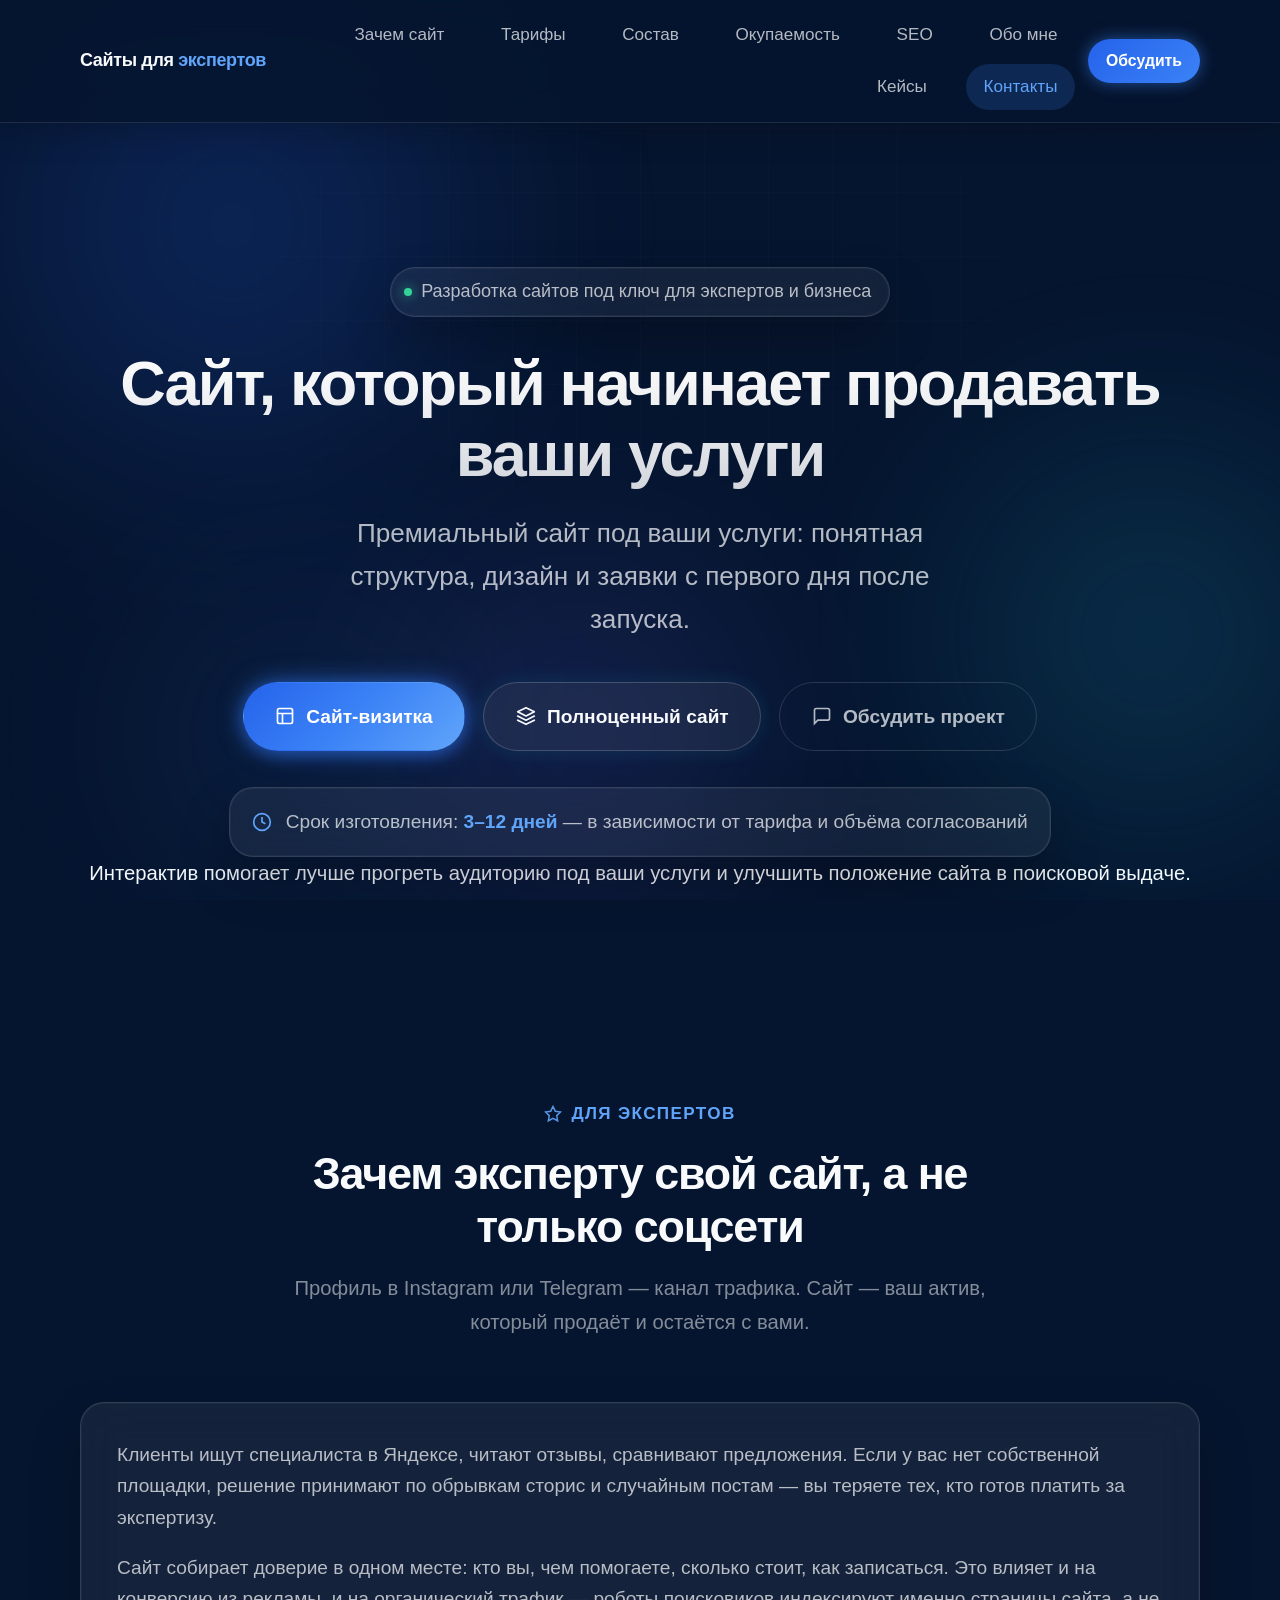
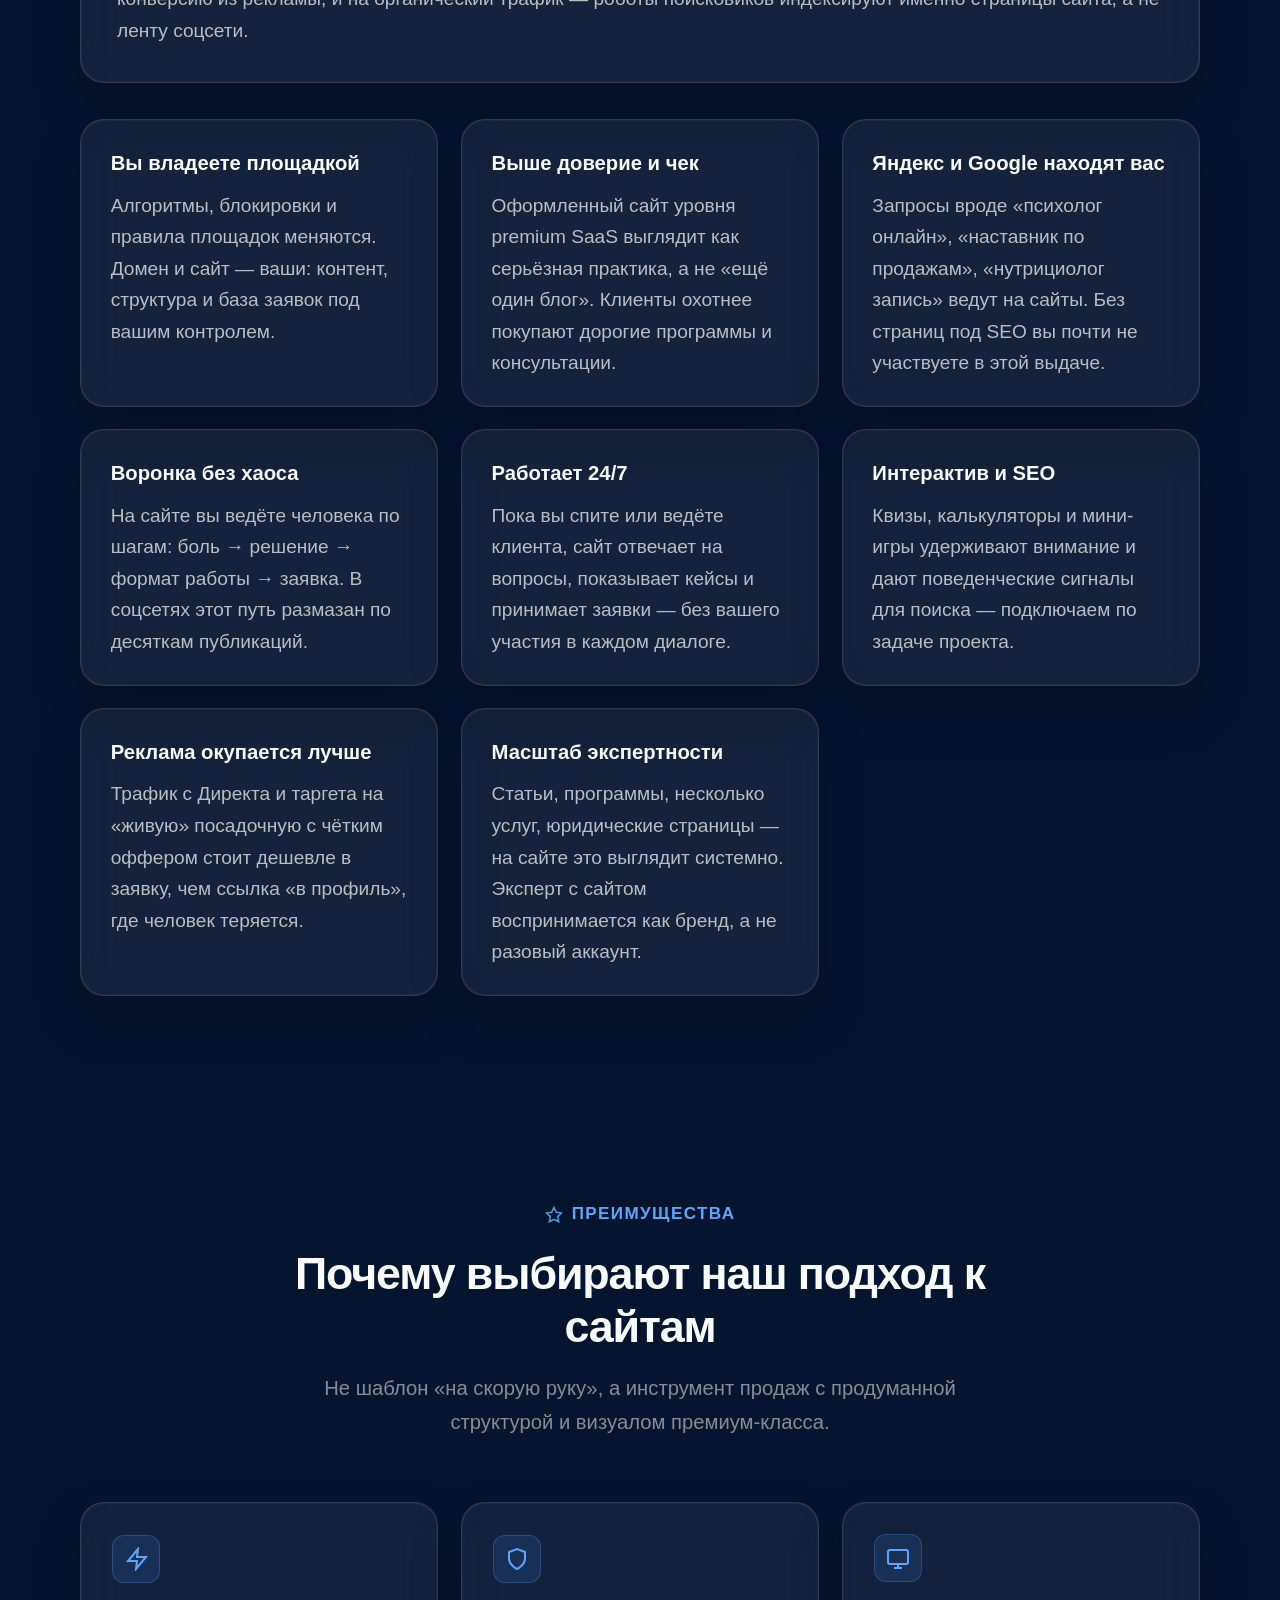
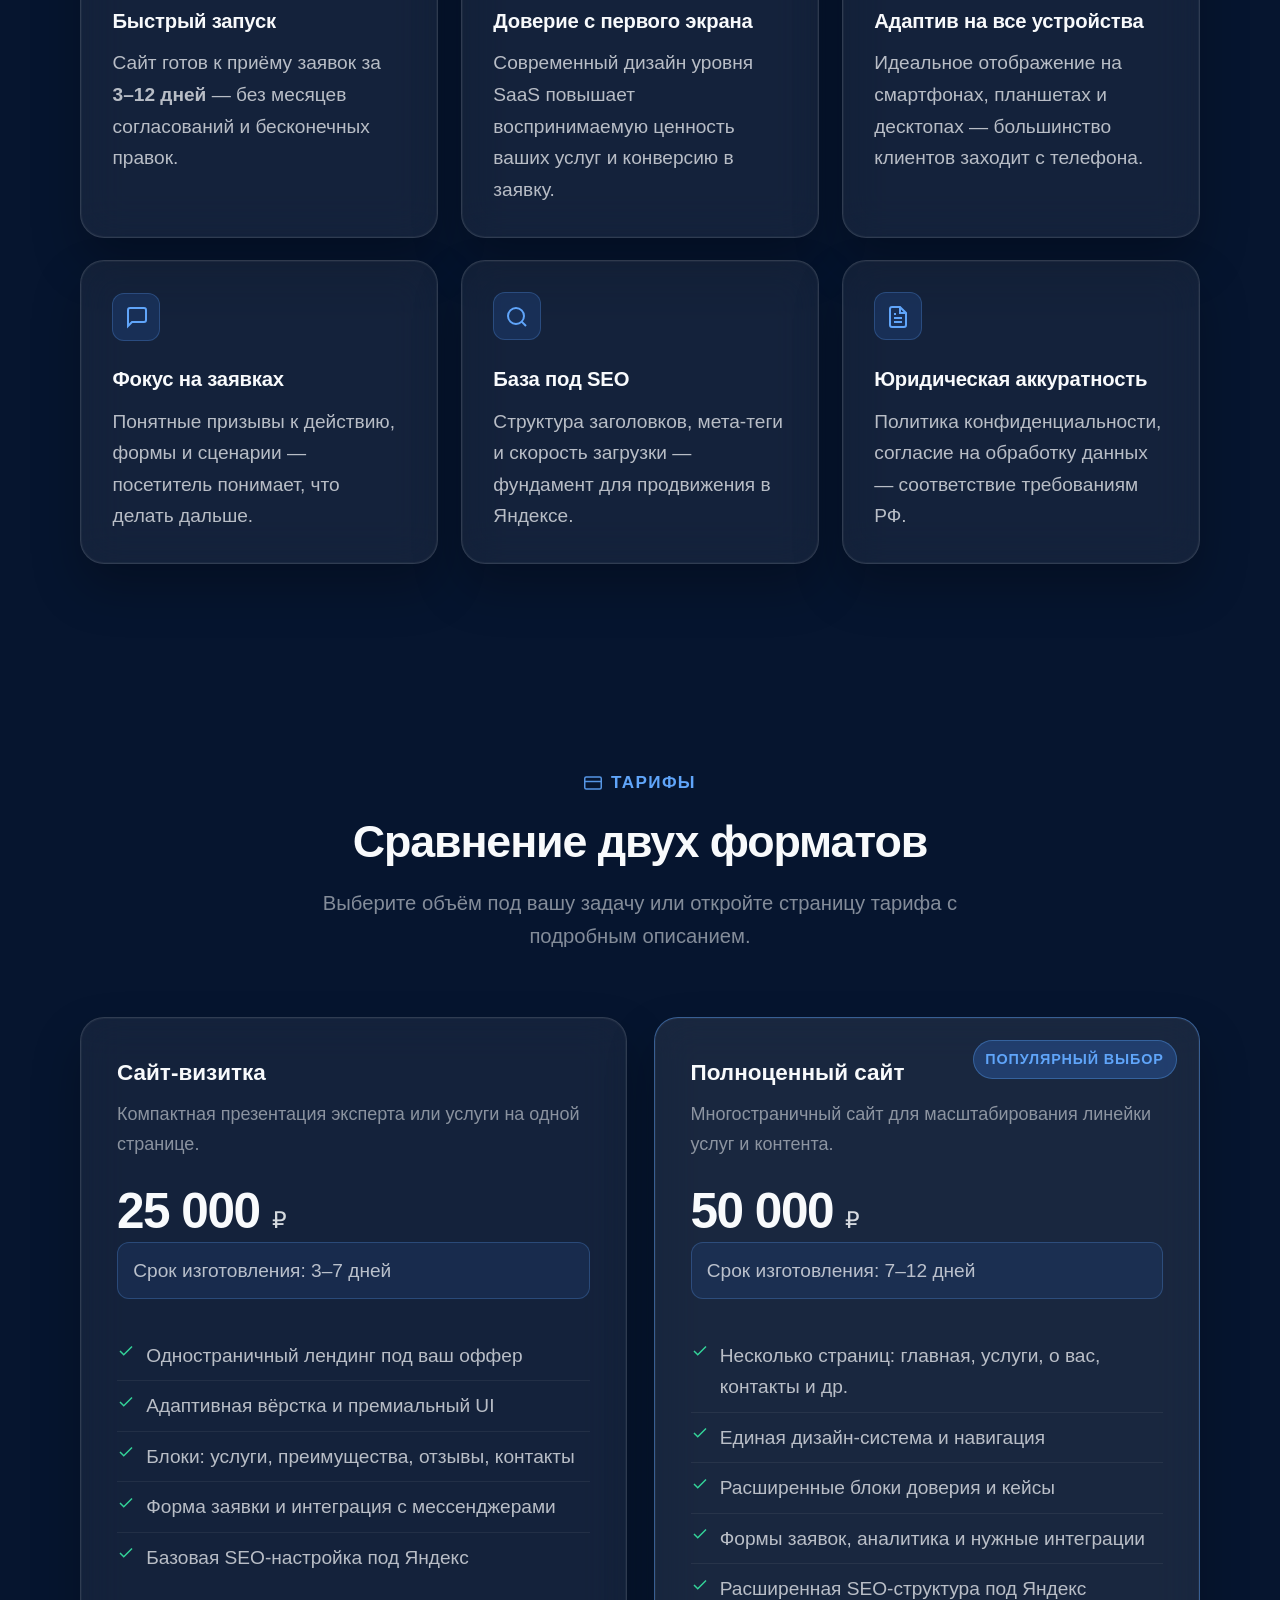
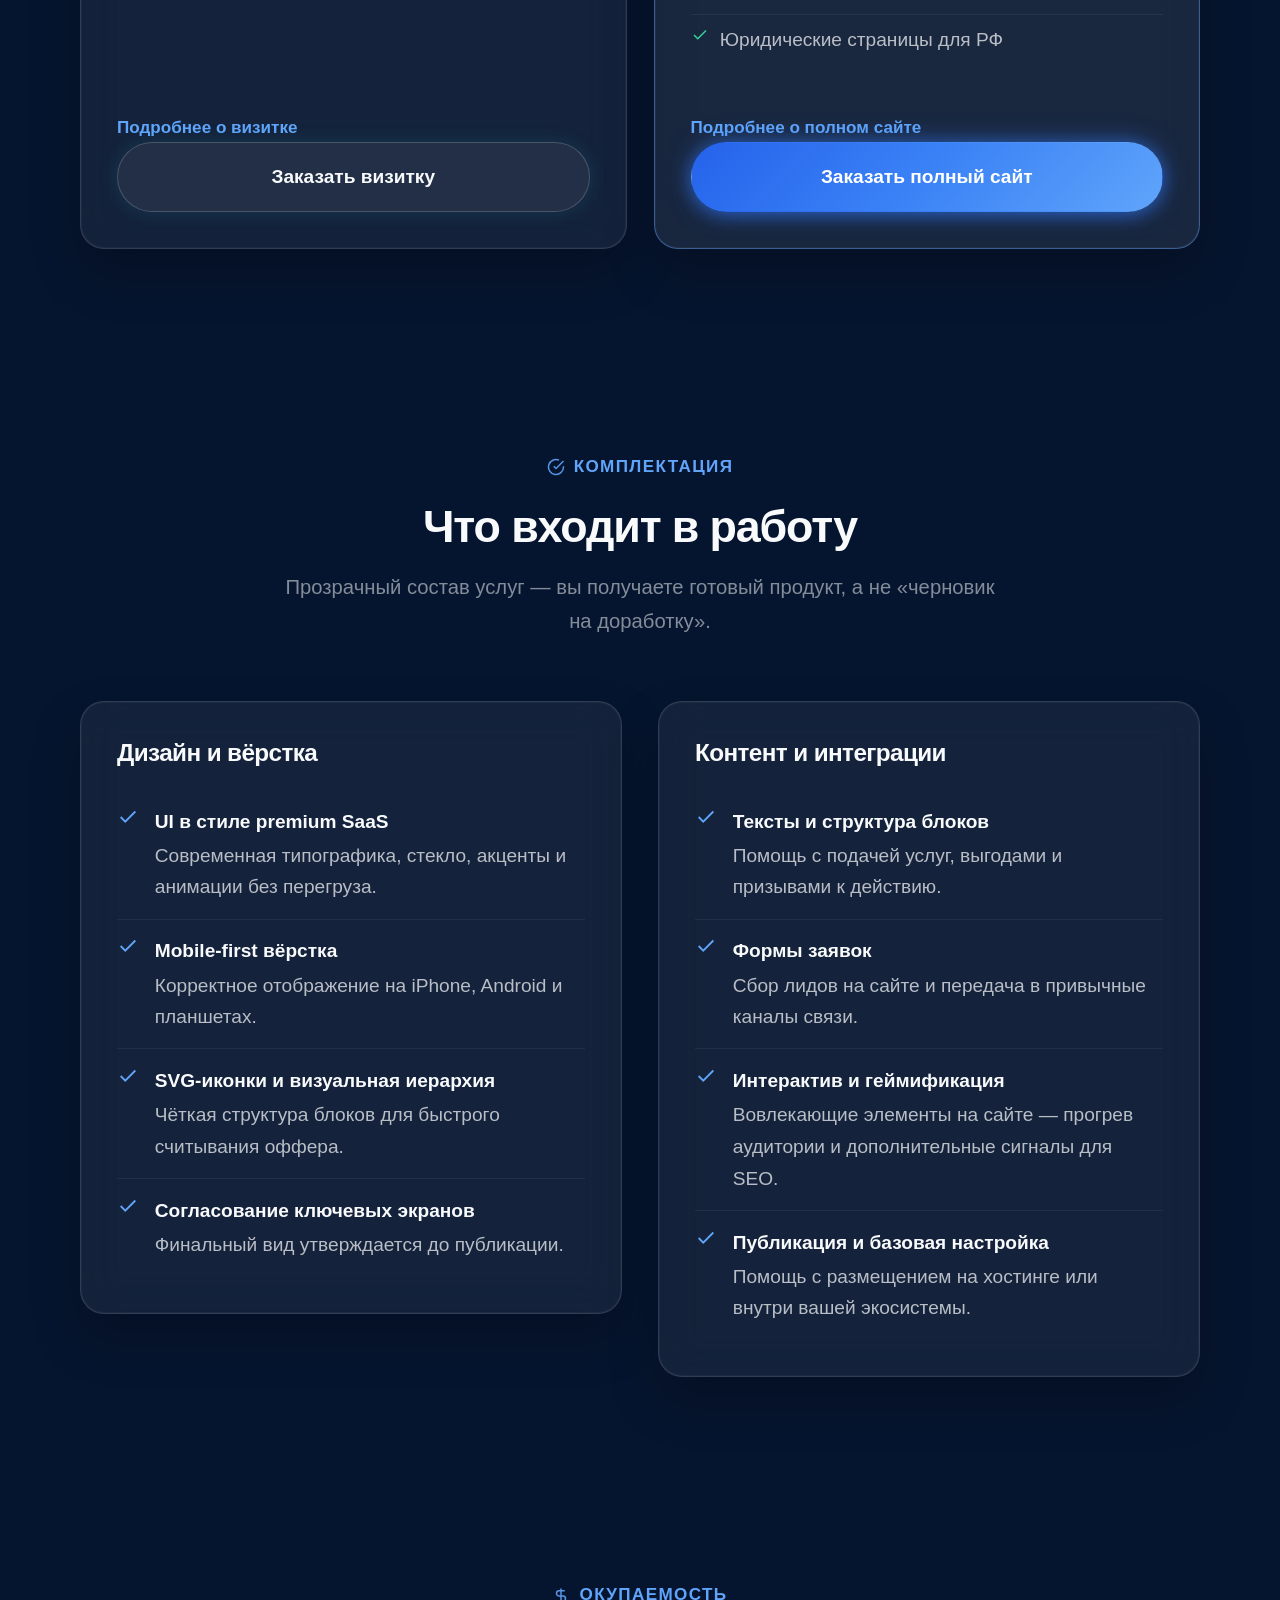
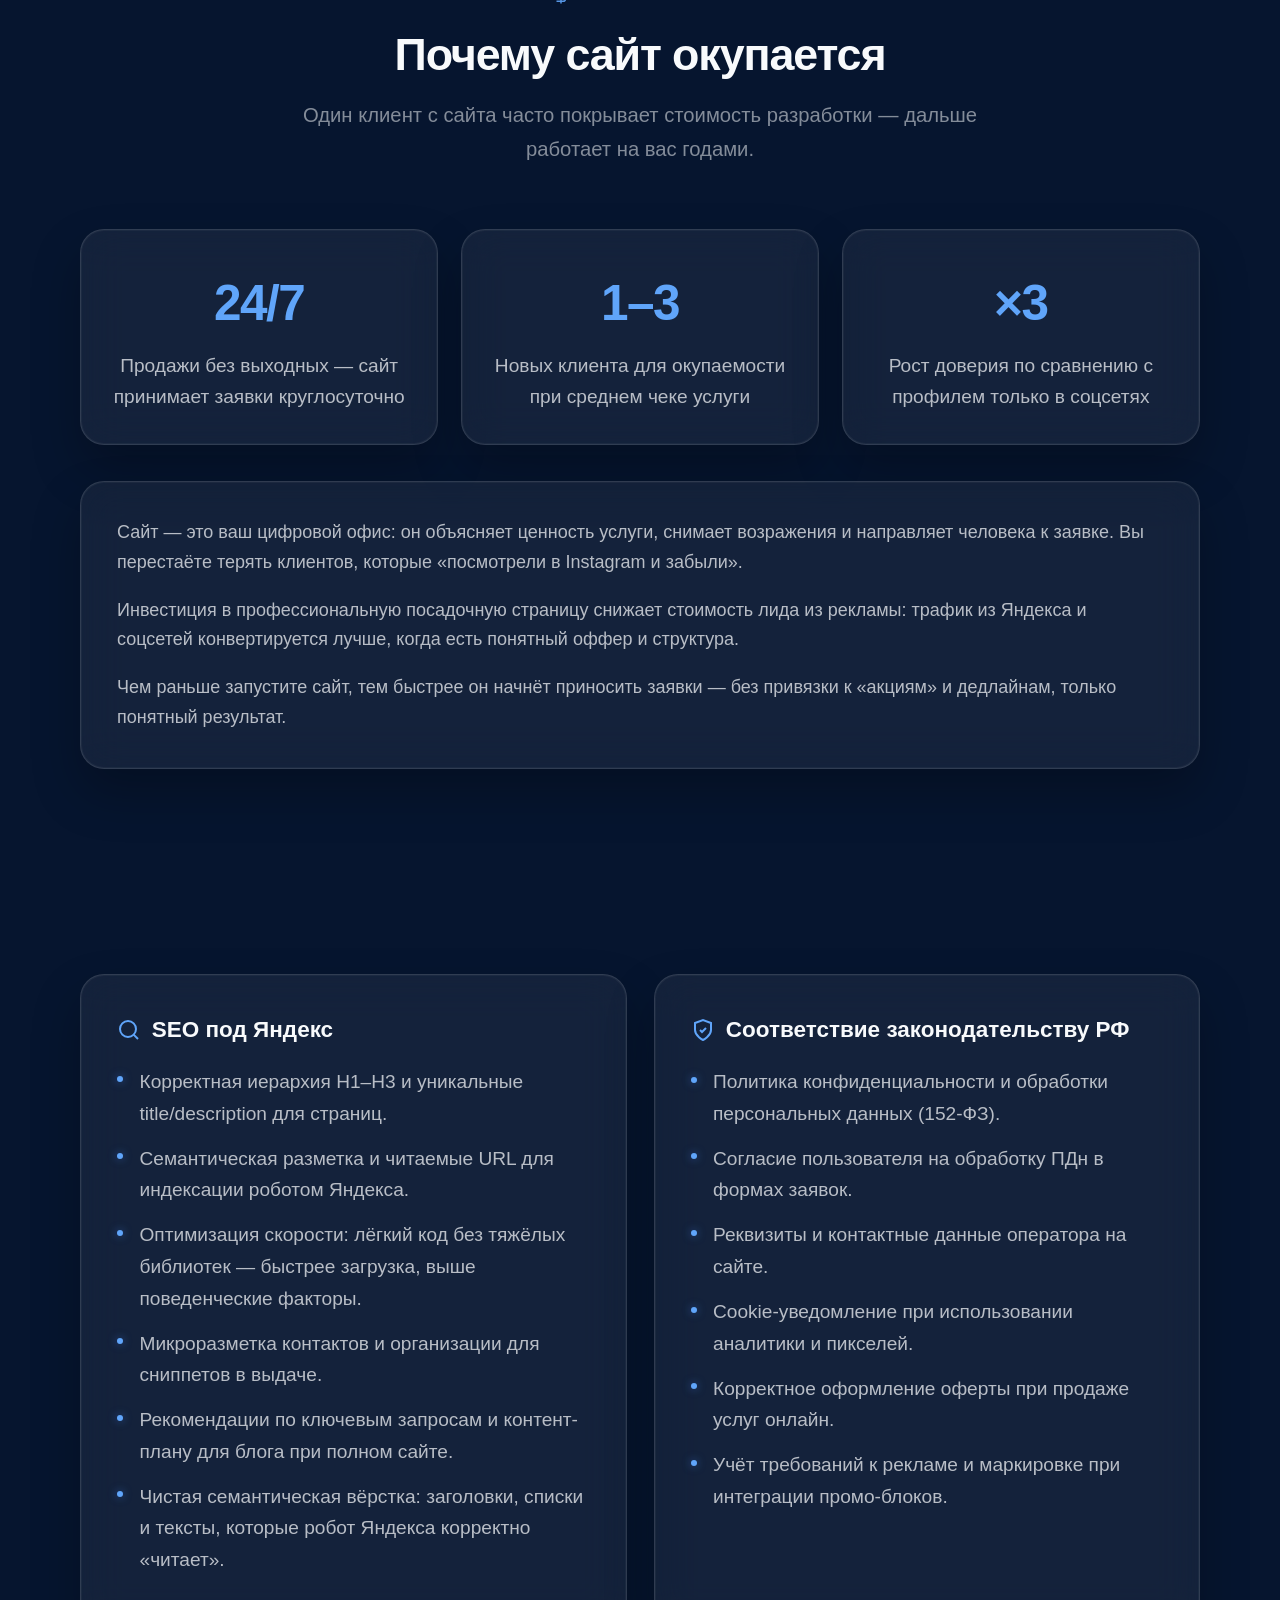
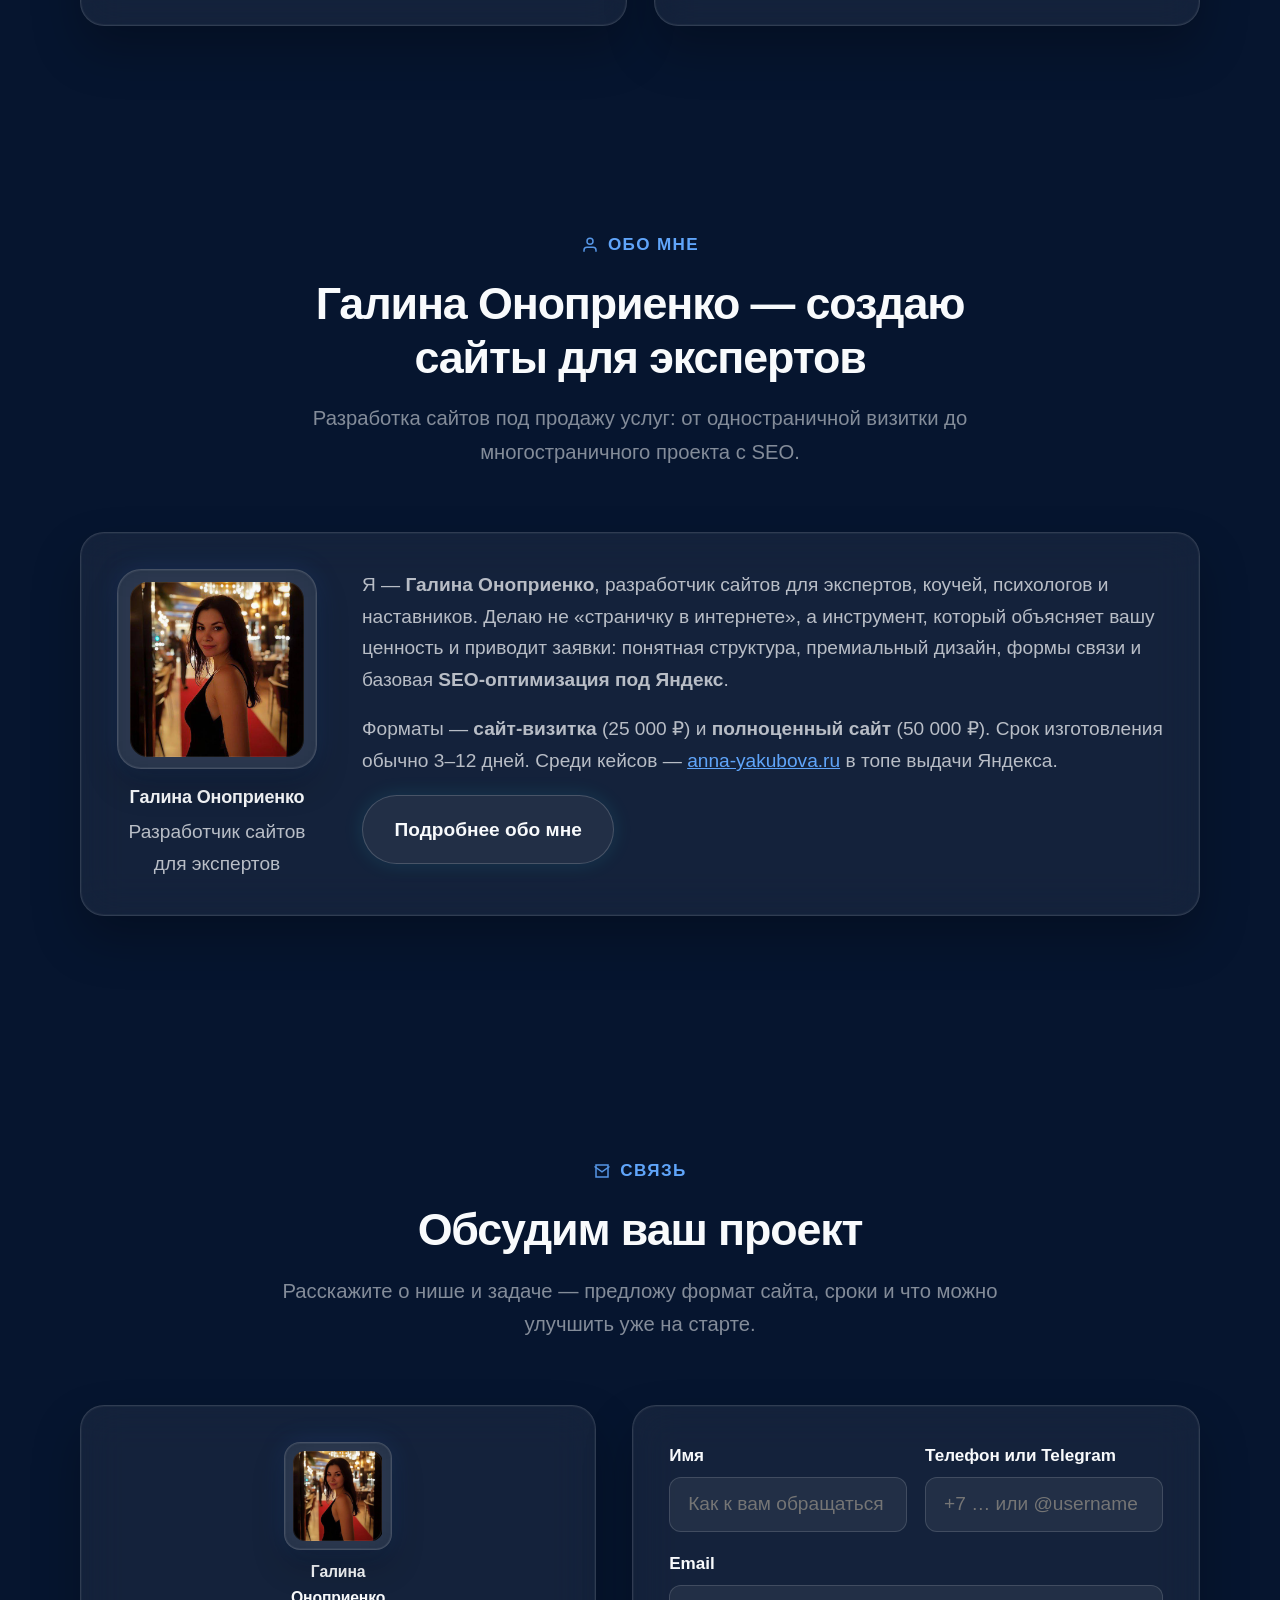
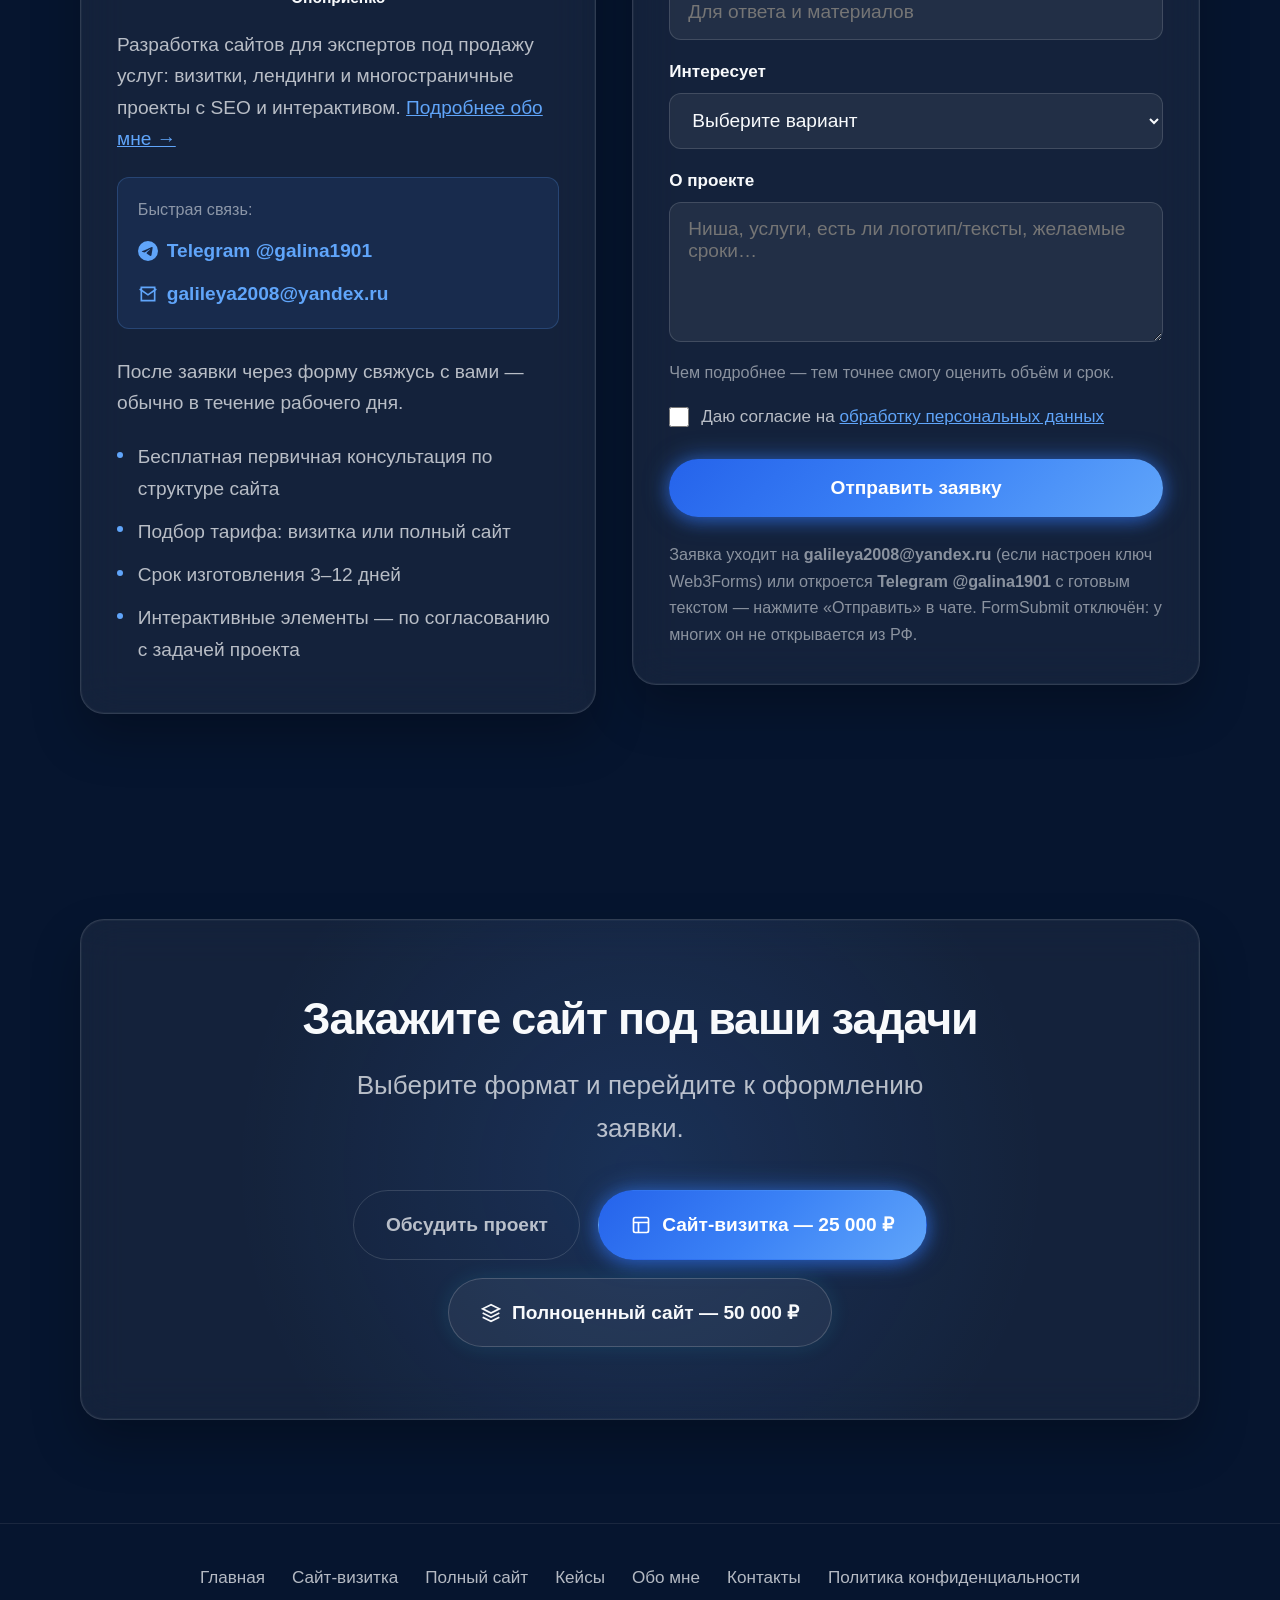
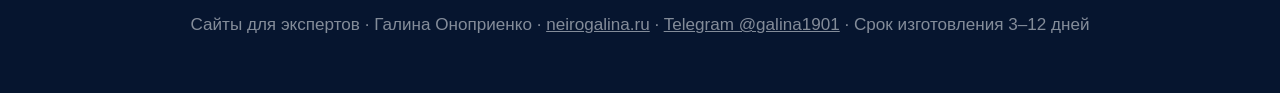
==== index.html @ cc69cdfa "Уменьшить фото автора, сохранить пропорции и стеклянную рамку Co-authored-by: Cursor <cursoragent@cu" ====
<!DOCTYPE html>
<html lang="ru">
<head>
  <meta charset="UTF-8">
  <meta name="viewport" content="width=device-width, initial-scale=1.0">
  <!-- SEO: основной домен https://expert-sites.ru/ -->
  <title>Галина Оноприенко — разработка сайта для эксперта под ключ | Сайты для экспертов</title>
  <meta name="description" content="Галина Оноприенко создаёт сайты для экспертов под продажу услуг: визитка и полный сайт, SEO под Яндекс, адаптив, 152-ФЗ. Срок 3–12 дней. От 25 000 и 50 000 ₽.">
  <meta name="keywords" content="Галина Оноприенко, разработка сайта, сайт для эксперта, создание сайта под ключ, сайт для продажи услуг, лендинг для услуг, Сайты для экспертов">
  <meta name="author" content="Галина Оноприенко">
  <meta name="robots" content="index, follow, max-image-preview:large, max-snippet:-1, max-video-preview:-1">
  <meta name="googlebot" content="index, follow">
  <meta name="yandex" content="index, follow">
  <meta name="format-detection" content="telephone=no">
  <meta name="theme-color" content="#06152F">
  <meta name="yandex-verification" content="2ab8f16e758e011a" />
  <link rel="canonical" href="https://expert-sites.ru/">
  <link rel="alternate" hreflang="ru" href="https://expert-sites.ru/">
  <link rel="sitemap" type="application/xml" title="Sitemap" href="https://expert-sites.ru/sitemap.xml">
  <link rel="icon" href="/favicon.ico" sizes="48x48">
  <link rel="icon" href="/favicon.svg" type="image/svg+xml">
  <link rel="shortcut icon" href="/favicon.ico">
  <link rel="apple-touch-icon" href="/apple-touch-icon.png">
  <meta property="og:type" content="website">
  <meta property="og:locale" content="ru_RU">
  <meta property="og:site_name" content="Сайты для экспертов — Галина Оноприенко">
  <meta property="og:title" content="Сайт, который начинает продавать ваши услуги">
  <meta property="og:description" content="Сайт-визитка от 25 000 ₽ и полноценный сайт от 50 000 ₽. Изготовление 3–12 дней. Адаптив, SEO под Яндекс.">
  <meta property="og:url" content="https://expert-sites.ru/">
  <meta property="og:image" content="https://expert-sites.ru/images/og-cover.svg">
  <meta property="og:image:width" content="1200">
  <meta property="og:image:height" content="630">
  <meta property="og:image:alt" content="Сайты для экспертов — Галина Оноприенко для экспертов">
  <meta name="twitter:card" content="summary_large_image">
  <meta name="twitter:title" content="Разработка сайта для эксперта — Сайты для экспертов">
  <meta name="twitter:description" content="Сайт-визитка и полный сайт под ключ. Срок изготовления 3–12 дней.">
  <meta name="twitter:image" content="https://expert-sites.ru/images/og-cover.svg">
  <script type="application/ld+json">
  {
    "@context": "https://schema.org",
    "@graph": [
      {
        "@type": "WebSite",
        "@id": "https://expert-sites.ru/#website",
        "url": "https://expert-sites.ru/",
        "name": "Сайты для экспертов — Галина Оноприенко",
        "description": "Сайт-визитка и полноценные сайты для экспертов и бизнеса под ключ.",
        "inLanguage": "ru-RU",
        "publisher": { "@id": "https://expert-sites.ru/#organization" }
      },
      {
        "@type": "WebPage",
        "@id": "https://expert-sites.ru/#webpage",
        "url": "https://expert-sites.ru/",
        "name": "Разработка сайта для эксперта под ключ — от 25 000 ₽",
        "description": "Лендинг услуг создания сайтов: визитка и полноценный сайт с SEO под Яндекс и соответствием законодательству РФ.",
        "isPartOf": { "@id": "https://expert-sites.ru/#website" },
        "about": { "@id": "https://expert-sites.ru/#service-catalog" },
        "inLanguage": "ru-RU"
      },
      {
        "@type": "Person",
        "@id": "https://expert-sites.ru/#organization",
        "name": "Галина Оноприенко",
        "url": "https://expert-sites.ru/o-mne/",
        "image": "https://expert-sites.ru/images/galina-onoprienko.png",
        "description": "Разработчик сайтов для экспертов: создаю сайты-визитки и многостраничные проекты под продажу услуг, с SEO под Яндекс.",
        "email": "galileya2008@yandex.ru",
        "sameAs": [
          "https://neirogalina.ru/",
          "https://expert-sites.ru/o-mne/",
          "https://t.me/galina1901"
        ],
        "jobTitle": "Разработчик сайтов для экспертов",
        "knowsAbout": [
          "разработка сайтов для экспертов",
          "создание лендингов",
          "SEO под Яндекс",
          "сайты для коучей и наставников"
        ],
        "address": {
          "@type": "PostalAddress",
          "addressCountry": "RU"
        },
        "areaServed": {
          "@type": "Country",
          "name": "Россия"
        }
      },
      {
        "@type": "ProfessionalService",
        "@id": "https://expert-sites.ru/#business",
        "name": "Сайты для экспертов — разработка сайтов Сайты для экспертов",
        "url": "https://expert-sites.ru/",
        "image": "https://expert-sites.ru/images/og-cover.svg",
        "email": "galileya2008@yandex.ru",
        "address": {
          "@type": "PostalAddress",
          "addressCountry": "RU"
        },
        "areaServed": {
          "@type": "Country",
          "name": "Россия"
        },
        "provider": { "@id": "https://expert-sites.ru/#organization" }
      },
      {
        "@type": "ItemList",
        "@id": "https://expert-sites.ru/#service-catalog",
        "name": "Тарифы на разработку сайта",
        "itemListElement": [
          {
            "@type": "ListItem",
            "position": 1,
            "item": {
              "@type": "Service",
              "name": "Сайт-визитка",
              "description": "Одностраничный сайт для эксперта или услуги с адаптивной вёрсткой и базовым SEO.",
              "provider": { "@id": "https://expert-sites.ru/#organization" },
              "areaServed": "RU",
              "offers": {
                "@type": "Offer",
                "url": "https://neirogalina.ru/visitka",
                "price": "25000",
                "priceCurrency": "RUB",
                "availability": "https://schema.org/InStock"
              }
            }
          },
          {
            "@type": "ListItem",
            "position": 2,
            "item": {
              "@type": "Service",
              "name": "Полноценный сайт",
              "description": "Многостраничный сайт с навигацией, расширенным SEO и юридическими страницами.",
              "provider": { "@id": "https://expert-sites.ru/#organization" },
              "areaServed": "RU",
              "offers": {
                "@type": "Offer",
                "url": "https://neirogalina.ru/siteone",
                "price": "50000",
                "priceCurrency": "RUB",
                "availability": "https://schema.org/InStock"
              }
            }
          }
        ]
      }
    ]
  }
  </script>
  <style>
    :root {
      --bg-deep: #06152F;
      --bg-mid: #0a2247;
      --accent: #3b82f6;
      --accent-bright: #60a5fa;
      --accent-glow: rgba(59, 130, 246, 0.55);
      --cyan: #22d3ee;
      --cyan-glow: rgba(34, 211, 238, 0.35);
      --text-primary: #f8fafc;
      --text-secondary: rgba(248, 250, 252, 0.72);
      --text-muted: rgba(248, 250, 252, 0.52);
      --glass-bg: rgba(255, 255, 255, 0.06);
      --glass-border: rgba(255, 255, 255, 0.12);
      --glass-highlight: rgba(255, 255, 255, 0.08);
      --radius-lg: 24px;
      --radius-md: 16px;
      --radius-sm: 12px;
      --font: -apple-system, BlinkMacSystemFont, "Segoe UI", Roboto, "Helvetica Neue", Arial, sans-serif;
      --ease-out: cubic-bezier(0.22, 1, 0.36, 1);
      --section-pad: clamp(4rem, 8vw, 7rem);
    }

    *, *::before, *::after {
      box-sizing: border-box;
      margin: 0;
      padding: 0;
    }

    html {
      scroll-behavior: smooth;
      font-size: 18px;
    }

    body {
      font-family: var(--font);
      font-size: 1.125rem;
      background: var(--bg-deep);
      color: var(--text-primary);
      line-height: 1.65;
      overflow-x: hidden;
      -webkit-font-smoothing: antialiased;
    }

    .ng-page {
      position: relative;
      min-height: 100vh;
      isolation: isolate;
      font-size: 1.125rem;
    }

    .ng-skip {
      position: absolute;
      left: -9999px;
      top: auto;
      width: 1px;
      height: 1px;
      overflow: hidden;
      z-index: 100;
      padding: 0.75rem 1.25rem;
      background: #fff;
      color: #06152F;
      font-weight: 600;
      text-decoration: none;
      border-radius: 8px;
    }

    .ng-skip:focus {
      left: 1rem;
      top: 1rem;
      width: auto;
      height: auto;
    }

    /* Animated wave layers */
    .ng-waves {
      position: fixed;
      inset: 0;
      z-index: 0;
      pointer-events: none;
      overflow: hidden;
    }

    .ng-wave {
      position: absolute;
      border-radius: 50%;
      filter: blur(80px);
      opacity: 0.45;
      animation: ng-wave-drift 18s var(--ease-out) infinite alternate;
    }

    .ng-wave--1 {
      width: min(90vw, 720px);
      height: min(90vw, 720px);
      background: radial-gradient(circle, rgba(37, 99, 235, 0.55) 0%, transparent 70%);
      top: -15%;
      left: -10%;
      animation-duration: 22s;
    }

    .ng-wave--2 {
      width: min(85vw, 640px);
      height: min(85vw, 640px);
      background: radial-gradient(circle, rgba(34, 211, 238, 0.35) 0%, transparent 68%);
      top: 35%;
      right: -15%;
      animation-duration: 26s;
      animation-delay: -4s;
    }

    .ng-wave--3 {
      width: min(70vw, 520px);
      height: min(70vw, 520px);
      background: radial-gradient(circle, rgba(99, 102, 241, 0.4) 0%, transparent 72%);
      bottom: -10%;
      left: 25%;
      animation-duration: 20s;
      animation-delay: -8s;
    }

    .ng-wave--4 {
      width: min(60vw, 480px);
      height: min(60vw, 480px);
      background: radial-gradient(circle, rgba(59, 130, 246, 0.25) 0%, transparent 75%);
      top: 55%;
      left: 5%;
      animation-duration: 24s;
      animation-delay: -2s;
    }

    @keyframes ng-wave-drift {
      0% { transform: translate(0, 0) scale(1); }
      33% { transform: translate(4%, 3%) scale(1.05); }
      66% { transform: translate(-3%, 5%) scale(0.98); }
      100% { transform: translate(2%, -2%) scale(1.03); }
    }

    .ng-grid-overlay {
      position: fixed;
      inset: 0;
      z-index: 0;
      pointer-events: none;
      background-image:
        linear-gradient(rgba(255, 255, 255, 0.03) 1px, transparent 1px),
        linear-gradient(90deg, rgba(255, 255, 255, 0.03) 1px, transparent 1px);
      background-size: 64px 64px;
      mask-image: radial-gradient(ellipse 80% 60% at 50% 30%, black 20%, transparent 70%);
      opacity: 0.5;
    }

    .ng-container {
      position: relative;
      z-index: 1;
      width: min(1120px, 100% - 2rem);
      margin-inline: auto;
    }

    .ng-section {
      padding-block: var(--section-pad);
    }

    .ng-section-header {
      text-align: center;
      max-width: 720px;
      margin-inline: auto;
      margin-bottom: clamp(2.5rem, 5vw, 3.5rem);
    }

    .ng-eyebrow {
      display: inline-flex;
      align-items: center;
      gap: 0.5rem;
      font-size: 0.95rem;
      font-weight: 600;
      letter-spacing: 0.08em;
      text-transform: uppercase;
      color: var(--accent-bright);
      margin-bottom: 1rem;
    }

    .ng-eyebrow svg {
      width: 18px;
      height: 18px;
      opacity: 0.9;
    }

    .ng-h1 {
      font-size: clamp(2.125rem, 5vw, 3.5rem);
      font-weight: 700;
      letter-spacing: -0.03em;
      line-height: 1.12;
      margin-bottom: 1.25rem;
      background: linear-gradient(180deg, #ffffff 0%, rgba(248, 250, 252, 0.85) 100%);
      -webkit-background-clip: text;
      background-clip: text;
      -webkit-text-fill-color: transparent;
    }

    .ng-h2 {
      font-size: clamp(1.75rem, 3.5vw, 2.5rem);
      font-weight: 700;
      letter-spacing: -0.025em;
      line-height: 1.2;
      margin-bottom: 1rem;
    }

    .ng-lead {
      font-size: clamp(1.2rem, 2.2vw, 1.45rem);
      color: var(--text-secondary);
      max-width: 640px;
      margin-inline: auto;
    }

    .ng-sub {
      font-size: 1.125rem;
      color: var(--text-muted);
      margin-top: 0.75rem;
    }

    /* Glass card */
    .ng-glass {
      background: var(--glass-bg);
      border: 1px solid var(--glass-border);
      border-radius: var(--radius-lg);
      backdrop-filter: blur(20px);
      -webkit-backdrop-filter: blur(20px);
      box-shadow:
        0 0 0 1px rgba(255, 255, 255, 0.04) inset,
        0 24px 48px rgba(0, 0, 0, 0.25);
    }

    /* Buttons */
    .ng-btn-row {
      display: flex;
      flex-wrap: wrap;
      gap: 1rem;
      justify-content: center;
      margin-top: 2.25rem;
    }

    .ng-btn {
      display: inline-flex;
      align-items: center;
      justify-content: center;
      gap: 0.625rem;
      padding: 1rem 1.75rem;
      font-size: 1.0625rem;
      font-weight: 600;
      text-decoration: none;
      border-radius: 999px;
      border: 1px solid transparent;
      cursor: pointer;
      transition: transform 0.35s var(--ease-out), box-shadow 0.35s var(--ease-out), border-color 0.35s;
      position: relative;
      overflow: hidden;
    }

    .ng-btn svg {
      width: 20px;
      height: 20px;
      flex-shrink: 0;
    }

    .ng-btn--primary {
      color: #fff;
      background: linear-gradient(135deg, #2563eb 0%, #3b82f6 50%, #60a5fa 100%);
      box-shadow:
        0 0 24px var(--accent-glow),
        0 4px 16px rgba(37, 99, 235, 0.4);
    }

    .ng-btn--primary::before {
      content: "";
      position: absolute;
      inset: 0;
      background: linear-gradient(105deg, transparent 40%, rgba(255, 255, 255, 0.25) 50%, transparent 60%);
      transform: translateX(-100%);
      transition: transform 0.6s var(--ease-out);
    }

    .ng-btn--primary:hover {
      transform: translateY(-2px);
      box-shadow:
        0 0 36px var(--accent-glow),
        0 8px 28px rgba(37, 99, 235, 0.5);
    }

    .ng-btn--primary:hover::before {
      transform: translateX(100%);
    }

    .ng-btn--secondary {
      color: var(--text-primary);
      background: rgba(255, 255, 255, 0.06);
      border-color: rgba(255, 255, 255, 0.18);
      box-shadow: 0 0 20px rgba(34, 211, 238, 0.12);
    }

    .ng-btn--secondary:hover {
      transform: translateY(-2px);
      border-color: rgba(34, 211, 238, 0.45);
      box-shadow: 0 0 32px var(--cyan-glow);
    }

    .ng-btn--ghost {
      color: var(--text-secondary);
      background: transparent;
      border-color: rgba(255, 255, 255, 0.14);
    }

    .ng-btn--ghost:hover {
      transform: translateY(-2px);
      color: var(--text-primary);
      border-color: rgba(255, 255, 255, 0.28);
      background: rgba(255, 255, 255, 0.05);
    }

    .ng-btn--block {
      width: 100%;
    }

    /* Hero */
    .ng-hero {
      padding-top: clamp(5rem, 12vw, 8rem);
      padding-bottom: clamp(4rem, 10vw, 6rem);
      text-align: center;
    }

    .ng-hero-badge {
      display: inline-flex;
      align-items: center;
      gap: 0.5rem;
      padding: 0.5rem 1rem 0.5rem 0.75rem;
      margin-bottom: 1.75rem;
      border-radius: 999px;
      font-size: 1rem;
      color: var(--text-secondary);
      animation: ng-fade-up 0.8s var(--ease-out) both;
    }

    .ng-pulse-dot {
      width: 8px;
      height: 8px;
      border-radius: 50%;
      background: #34d399;
      box-shadow: 0 0 12px rgba(52, 211, 153, 0.8);
      animation: ng-pulse 2s ease-in-out infinite;
    }

    @keyframes ng-pulse {
      0%, 100% { opacity: 1; transform: scale(1); }
      50% { opacity: 0.7; transform: scale(1.15); }
    }

    @keyframes ng-fade-up {
      from { opacity: 0; transform: translateY(20px); }
      to { opacity: 1; transform: translateY(0); }
    }

    .ng-hero .ng-h1 {
      animation: ng-fade-up 0.8s var(--ease-out) 0.1s both;
    }

    .ng-hero .ng-lead {
      animation: ng-fade-up 0.8s var(--ease-out) 0.2s both;
    }

    .ng-hero .ng-btn-row {
      animation: ng-fade-up 0.8s var(--ease-out) 0.35s both;
    }

    .ng-deadline {
      margin-top: 2rem;
      padding: 1rem 1.25rem;
      display: inline-flex;
      flex-wrap: wrap;
      align-items: center;
      justify-content: center;
      gap: 0.75rem;
      font-size: 1.0625rem;
      color: var(--text-secondary);
      animation: ng-fade-up 0.8s var(--ease-out) 0.45s both;
    }

    .ng-deadline strong {
      color: var(--accent-bright);
      font-weight: 600;
    }

    .ng-gift-promo {
      margin-top: 1.25rem;
      padding: 1.25rem 1.5rem;
      text-align: left;
      max-width: 720px;
      margin-inline: auto;
      border-color: rgba(52, 211, 153, 0.35);
      background: rgba(52, 211, 153, 0.08);
    }

    .ng-gift-promo-head {
      display: flex;
      align-items: flex-start;
      gap: 0.875rem;
      margin-bottom: 0.65rem;
    }

    .ng-gift-promo-head svg {
      width: 28px;
      height: 28px;
      flex-shrink: 0;
      color: #34d399;
      margin-top: 0.15rem;
    }

    .ng-gift-promo-title {
      font-size: 1.125rem;
      font-weight: 600;
      color: var(--text-primary);
      line-height: 1.35;
    }

    .ng-gift-promo-title strong {
      color: #6ee7b7;
    }

    .ng-gift-promo p {
      font-size: 1.0625rem;
      color: var(--text-secondary);
      line-height: 1.55;
      padding-left: 2.625rem;
    }

    @media (max-width: 520px) {
      .ng-gift-promo p {
        padding-left: 0;
      }
    }

    .ng-price-term {
      font-size: 1.0625rem;
      color: var(--text-secondary);
      margin-bottom: 1.75rem;
      padding: 0.65rem 0.85rem;
      border-radius: var(--radius-sm);
      background: rgba(59, 130, 246, 0.1);
      border: 1px solid rgba(96, 165, 250, 0.25);
    }

    /* Benefits grid */
    .ng-benefits-grid {
      display: grid;
      grid-template-columns: repeat(auto-fit, minmax(280px, 1fr));
      gap: 1.25rem;
    }

    .ng-benefit-card {
      padding: 1.75rem;
      transition: transform 0.4s var(--ease-out), border-color 0.4s;
    }

    .ng-benefit-card:hover {
      transform: translateY(-4px);
      border-color: rgba(96, 165, 250, 0.35);
    }

    .ng-icon-wrap {
      width: 48px;
      height: 48px;
      display: flex;
      align-items: center;
      justify-content: center;
      border-radius: var(--radius-sm);
      background: rgba(59, 130, 246, 0.15);
      border: 1px solid rgba(96, 165, 250, 0.25);
      margin-bottom: 1.25rem;
      color: var(--accent-bright);
    }

    .ng-icon-wrap svg {
      width: 24px;
      height: 24px;
    }

    .ng-benefit-card h3 {
      font-size: 1.125rem;
      font-weight: 600;
      margin-bottom: 0.5rem;
      letter-spacing: -0.01em;
    }

    .ng-benefit-card p {
      font-size: 1.0625rem;
      color: var(--text-secondary);
    }

    /* Pricing */
    .ng-pricing-grid {
      display: grid;
      grid-template-columns: repeat(auto-fit, minmax(min(100%, 320px), 1fr));
      gap: 1.5rem;
      align-items: stretch;
    }

    .ng-price-card {
      padding: 2rem;
      display: flex;
      flex-direction: column;
      position: relative;
      transition: transform 0.4s var(--ease-out);
    }

    .ng-price-card:hover {
      transform: translateY(-6px);
    }

    .ng-price-card--featured {
      border-color: rgba(96, 165, 250, 0.45);
      background: rgba(255, 255, 255, 0.08);
    }

    .ng-price-card--featured::after {
      content: "Популярный выбор";
      position: absolute;
      top: 1.25rem;
      right: 1.25rem;
      font-size: 0.8rem;
      font-weight: 700;
      letter-spacing: 0.06em;
      text-transform: uppercase;
      padding: 0.35rem 0.65rem;
      border-radius: 999px;
      background: rgba(59, 130, 246, 0.25);
      color: var(--accent-bright);
      border: 1px solid rgba(96, 165, 250, 0.35);
    }

    .ng-price-name {
      font-size: 1.25rem;
      font-weight: 600;
      margin-bottom: 0.5rem;
    }

    .ng-price-desc {
      font-size: 1rem;
      color: var(--text-muted);
      margin-bottom: 1.5rem;
      min-height: 2.5em;
    }

    .ng-price-amount {
      font-size: clamp(2.25rem, 4vw, 2.75rem);
      font-weight: 700;
      letter-spacing: -0.03em;
      line-height: 1;
      margin-bottom: 0.35rem;
    }

    .ng-price-amount span {
      font-size: 1.25rem;
      font-weight: 500;
      opacity: 0.85;
    }

    .ng-price-old {
      font-size: 1.0625rem;
      color: var(--text-muted);
      margin-bottom: 1.75rem;
      padding: 0.65rem 0.85rem;
      border-radius: var(--radius-sm);
      background: rgba(251, 191, 36, 0.08);
      border: 1px solid rgba(251, 191, 36, 0.2);
    }

    .ng-price-old s {
      color: rgba(248, 250, 252, 0.45);
    }

    .ng-price-features {
      list-style: none;
      flex: 1;
      margin-bottom: 1.75rem;
    }

    .ng-price-features li {
      display: flex;
      align-items: flex-start;
      gap: 0.625rem;
      font-size: 1.0625rem;
      color: var(--text-secondary);
      padding: 0.5rem 0;
      border-bottom: 1px solid rgba(255, 255, 255, 0.06);
    }

    .ng-price-features li:last-child {
      border-bottom: none;
    }

    .ng-price-features svg {
      width: 18px;
      height: 18px;
      color: #34d399;
      flex-shrink: 0;
      margin-top: 0.15rem;
    }

    /* Included */
    .ng-included-layout {
      display: grid;
      grid-template-columns: 1fr 1fr;
      gap: 2rem;
      align-items: start;
    }

    @media (max-width: 768px) {
      .ng-included-layout {
        grid-template-columns: 1fr;
      }
    }

    .ng-included-panel {
      padding: 2rem;
    }

    .ng-check-list {
      list-style: none;
    }

    .ng-check-list li {
      display: flex;
      gap: 0.875rem;
      padding: 0.875rem 0;
      border-bottom: 1px solid rgba(255, 255, 255, 0.06);
      font-size: 1.0625rem;
      color: var(--text-secondary);
    }

    .ng-check-list li:last-child {
      border-bottom: none;
    }

    .ng-check-list .ng-check-icon {
      width: 22px;
      height: 22px;
      flex-shrink: 0;
      color: var(--accent-bright);
    }

    .ng-check-list strong {
      display: block;
      color: var(--text-primary);
      font-weight: 600;
      margin-bottom: 0.15rem;
    }

    /* ROI */
    .ng-roi-grid {
      display: grid;
      grid-template-columns: repeat(3, 1fr);
      gap: 1.25rem;
    }

    @media (max-width: 900px) {
      .ng-roi-grid {
        grid-template-columns: 1fr;
      }
    }

    .ng-stat-card {
      padding: 1.75rem;
      text-align: center;
    }

    .ng-stat-value {
      font-size: clamp(2rem, 4vw, 2.75rem);
      font-weight: 700;
      letter-spacing: -0.03em;
      color: var(--accent-bright);
      margin-bottom: 0.35rem;
    }

    .ng-stat-label {
      font-size: 1.0625rem;
      color: var(--text-secondary);
    }

    .ng-roi-copy {
      margin-top: 2rem;
      padding: 2rem;
    }

    .ng-roi-copy p {
      color: var(--text-secondary);
      font-size: 1rem;
      margin-bottom: 1rem;
    }

    .ng-roi-copy p:last-child {
      margin-bottom: 0;
    }

    /* SEO & Legal */
    .ng-two-col {
      display: grid;
      grid-template-columns: 1fr 1fr;
      gap: 1.5rem;
    }

    @media (max-width: 768px) {
      .ng-two-col {
        grid-template-columns: 1fr;
      }
    }

    .ng-info-card {
      padding: 2rem;
      height: 100%;
    }

    .ng-info-card h3 {
      font-size: 1.25rem;
      font-weight: 600;
      margin-bottom: 1rem;
      display: flex;
      align-items: center;
      gap: 0.625rem;
    }

    .ng-info-card h3 svg {
      width: 24px;
      height: 24px;
      color: var(--accent-bright);
    }

    .ng-info-card ul {
      list-style: none;
    }

    .ng-info-card li {
      position: relative;
      padding-left: 1.25rem;
      margin-bottom: 0.75rem;
      font-size: 1.0625rem;
      color: var(--text-secondary);
    }

    .ng-info-card li::before {
      content: "";
      position: absolute;
      left: 0;
      top: 0.55em;
      width: 6px;
      height: 6px;
      border-radius: 50%;
      background: var(--accent-bright);
      box-shadow: 0 0 8px var(--accent-glow);
    }

    /* CTA */
    .ng-cta {
      text-align: center;
    }

    .ng-cta-box {
      padding: clamp(2.5rem, 6vw, 4rem);
      position: relative;
      overflow: hidden;
    }

    .ng-cta-box::before {
      content: "";
      position: absolute;
      top: 50%;
      left: 50%;
      width: 120%;
      height: 120%;
      transform: translate(-50%, -50%);
      background: radial-gradient(circle, rgba(59, 130, 246, 0.15) 0%, transparent 55%);
      pointer-events: none;
    }

    .ng-cta-box .ng-h2 {
      position: relative;
    }

    .ng-cta-box .ng-lead {
      position: relative;
      margin-inline: auto;
    }

    .ng-cta-box .ng-btn-row {
      position: relative;
    }

    .ng-footer-note {
      text-align: center;
      padding: 2rem 1rem 3rem;
      font-size: 0.95rem;
      color: var(--text-muted);
    }

    /* Why experts need a site */
    .ng-expert-intro {
      padding: 2rem;
      margin-bottom: 2rem;
    }

    .ng-expert-intro p {
      color: var(--text-secondary);
      font-size: 1.0625rem;
      margin-bottom: 1rem;
    }

    .ng-expert-intro p:last-child {
      margin-bottom: 0;
    }

    .ng-expert-grid {
      display: grid;
      grid-template-columns: repeat(auto-fit, minmax(280px, 1fr));
      gap: 1.25rem;
    }

    .ng-expert-card {
      padding: 1.5rem 1.65rem;
    }

    .ng-expert-card h3 {
      font-size: 1.125rem;
      font-weight: 600;
      margin-bottom: 0.5rem;
    }

    .ng-expert-card p {
      font-size: 1.0625rem;
      color: var(--text-secondary);
    }

    /* Contact form */
    .ng-contact-layout {
      display: grid;
      grid-template-columns: 1fr 1.1fr;
      gap: 2rem;
      align-items: start;
    }

    @media (max-width: 900px) {
      .ng-contact-layout {
        grid-template-columns: 1fr;
      }
    }

    .ng-contact-aside {
      padding: 2rem;
    }

    .ng-contact-aside h3 {
      font-size: 1.35rem;
      font-weight: 600;
      margin-bottom: 1rem;
    }

    .ng-contact-aside p {
      color: var(--text-secondary);
      font-size: 1.0625rem;
      margin-bottom: 1rem;
    }

    .ng-contact-aside ul {
      list-style: none;
      margin-top: 1.25rem;
    }

    .ng-contact-aside li {
      position: relative;
      padding-left: 1.15rem;
      margin-bottom: 0.65rem;
      font-size: 1.0625rem;
      color: var(--text-secondary);
    }

    .ng-contact-aside li::before {
      content: "";
      position: absolute;
      left: 0;
      top: 0.55em;
      width: 6px;
      height: 6px;
      border-radius: 50%;
      background: var(--accent-bright);
    }

    .ng-contact-channels {
      display: flex;
      flex-direction: column;
      gap: 0.65rem;
      margin: 1.25rem 0 1.5rem;
      padding: 1rem 1.1rem;
      border-radius: var(--radius-sm);
      background: rgba(59, 130, 246, 0.1);
      border: 1px solid rgba(96, 165, 250, 0.22);
    }

    .ng-contact-channels a {
      display: inline-flex;
      align-items: center;
      gap: 0.5rem;
      color: var(--accent-bright);
      text-decoration: none;
      font-size: 1.0625rem;
      font-weight: 600;
    }

    .ng-contact-channels a:hover {
      color: #93c5fd;
    }

    .ng-contact-channels a svg {
      width: 20px;
      height: 20px;
      flex-shrink: 0;
    }

    .ng-contact-channels span {
      font-size: 0.9rem;
      font-weight: 400;
      color: var(--text-muted);
    }

    .ng-form-panel {
      padding: 2rem;
    }

    .ng-form-grid {
      display: grid;
      gap: 1rem;
    }

    .ng-form-row-2 {
      display: grid;
      grid-template-columns: 1fr 1fr;
      gap: 1rem;
    }

    @media (max-width: 560px) {
      .ng-form-row-2 {
        grid-template-columns: 1fr;
      }
    }

    .ng-field label {
      display: block;
      font-size: 0.95rem;
      font-weight: 600;
      margin-bottom: 0.4rem;
      color: var(--text-primary);
    }

    .ng-field input,
    .ng-field textarea,
    .ng-field select {
      width: 100%;
      padding: 0.85rem 1rem;
      font-size: 1.0625rem;
      font-family: var(--font);
      color: var(--text-primary);
      background: rgba(255, 255, 255, 0.06);
      border: 1px solid rgba(255, 255, 255, 0.14);
      border-radius: var(--radius-sm);
      transition: border-color 0.25s, box-shadow 0.25s;
    }

    .ng-field input:focus,
    .ng-field textarea:focus,
    .ng-field select:focus {
      outline: none;
      border-color: rgba(96, 165, 250, 0.55);
      box-shadow: 0 0 0 3px rgba(59, 130, 246, 0.2);
    }

    .ng-field textarea {
      min-height: 140px;
      resize: vertical;
    }

    .ng-field-hint {
      font-size: 0.9rem;
      color: var(--text-muted);
      margin-top: 0.35rem;
    }

    .ng-form-consent {
      display: flex;
      align-items: flex-start;
      gap: 0.65rem;
      font-size: 0.95rem;
      color: var(--text-secondary);
      cursor: pointer;
    }

    .ng-form-consent input {
      width: 1.125rem;
      height: 1.125rem;
      margin-top: 0.2rem;
      flex-shrink: 0;
      accent-color: var(--accent);
    }

    .ng-form-consent a {
      color: var(--accent-bright);
    }

    .ng-form-submit {
      width: 100%;
      margin-top: 0.5rem;
      border: none;
      font-family: var(--font);
    }

    .ng-form-submit:disabled {
      opacity: 0.65;
      cursor: not-allowed;
      transform: none;
    }

    .ng-form-msg {
      margin-top: 1rem;
      padding: 0.85rem 1rem;
      border-radius: var(--radius-sm);
      font-size: 1rem;
      display: none;
    }

    .ng-form-msg.is-visible {
      display: block;
    }

    .ng-form-msg--ok {
      background: rgba(52, 211, 153, 0.12);
      border: 1px solid rgba(52, 211, 153, 0.35);
      color: #a7f3d0;
    }

    .ng-form-msg--err {
      background: rgba(248, 113, 113, 0.12);
      border: 1px solid rgba(248, 113, 113, 0.35);
      color: #fecaca;
    }

    .ng-form-err-detail {
      display: block;
      margin-top: 0.5rem;
      font-size: 0.95rem;
      opacity: 0.95;
    }

    .ng-honey {
      position: absolute;
      left: -9999px;
      width: 1px;
      height: 1px;
      opacity: 0;
      pointer-events: none;
    }

    /* Sticky nav */
    .ng-nav {
      position: sticky;
      top: 0;
      z-index: 100;
      background: rgba(6, 21, 47, 0.82);
      backdrop-filter: blur(18px);
      -webkit-backdrop-filter: blur(18px);
      border-bottom: 1px solid rgba(255, 255, 255, 0.1);
      box-shadow: 0 8px 32px rgba(0, 0, 0, 0.2);
    }

    .ng-nav-inner {
      width: min(1120px, 100% - 1.25rem);
      margin-inline: auto;
      display: flex;
      align-items: center;
      gap: 0.75rem;
      padding: 0.5rem 0;
      min-height: 3.25rem;
    }

    .ng-nav-brand {
      font-weight: 700;
      font-size: 0.9375rem;
      letter-spacing: -0.02em;
      color: var(--text-primary);
      text-decoration: none;
      white-space: nowrap;
      flex-shrink: 0;
      padding: 0.35rem 0;
    }

    .ng-nav-brand span {
      color: var(--accent-bright);
    }

    .ng-nav-links {
      display: flex;
      align-items: center;
      gap: 0.25rem;
      overflow-x: auto;
      -webkit-overflow-scrolling: touch;
      scrollbar-width: none;
      flex: 1;
      justify-content: flex-end;
      padding: 0.15rem 0;
    }

    .ng-nav-links::-webkit-scrollbar {
      display: none;
    }

    .ng-nav-links a {
      padding: 0.5rem 0.8rem;
      font-size: 0.875rem;
      font-weight: 600;
      color: var(--text-secondary);
      text-decoration: none;
      border-radius: 999px;
      white-space: nowrap;
      transition: color 0.25s, background 0.25s;
    }

    .ng-nav-links a:hover,
    .ng-nav-links a:focus-visible {
      color: var(--text-primary);
      background: rgba(255, 255, 255, 0.08);
      outline: none;
    }

    .ng-nav-links a.is-active {
      color: var(--accent-bright);
      background: rgba(59, 130, 246, 0.18);
    }

    .ng-nav-cta {
      flex-shrink: 0;
      padding: 0.5rem 1rem;
      font-size: 0.875rem;
      font-weight: 600;
      color: #fff;
      text-decoration: none;
      border-radius: 999px;
      background: linear-gradient(135deg, #2563eb 0%, #3b82f6 100%);
      box-shadow: 0 0 16px var(--accent-glow);
      white-space: nowrap;
    }

    .ng-nav-cta:hover {
      filter: brightness(1.08);
    }

    @media (min-width: 768px) {
      .ng-nav-links a {
        font-size: 0.9375rem;
        padding: 0.5rem 0.95rem;
      }

      .ng-nav-brand {
        font-size: 1rem;
      }
    }

    @media (max-width: 480px) {
      .ng-nav-cta {
        display: none;
      }

      .ng-nav-brand {
        font-size: 0.8125rem;
        max-width: 7.5rem;
        overflow: hidden;
        text-overflow: ellipsis;
      }
    }

    .ng-section[id],
    .ng-hero {
      scroll-margin-top: 4.25rem;
    }

    /* Reveal animation */
    .ng-reveal {
      opacity: 0;
      transform: translateY(24px);
      transition: opacity 0.7s var(--ease-out), transform 0.7s var(--ease-out);
    }

    .ng-reveal.ng-visible {
      opacity: 1;
      transform: translateY(0);
    }

    @media (prefers-reduced-motion: reduce) {
      .ng-wave,
      .ng-pulse-dot,
      .ng-reveal {
        animation: none !important;
        transition: none !important;
      }
      .ng-reveal {
        opacity: 1;
        transform: none;
      }
    }
  
    .ng-header {
      position: sticky;
      top: 0;
      z-index: 10;
      padding: 0.85rem 0;
      background: rgba(6, 21, 47, 0.88);
      backdrop-filter: blur(16px);
      -webkit-backdrop-filter: blur(16px);
      border-bottom: 1px solid rgba(255, 255, 255, 0.08);
    }
    .ng-nav { display: flex; align-items: center; justify-content: space-between; gap: 1rem; flex-wrap: wrap; }
    .ng-nav-logo { font-size: 1.05rem; font-weight: 700; color: var(--text-primary); text-decoration: none; }
    .ng-nav-links { display: flex; flex-wrap: wrap; gap: 0.35rem 1.25rem; list-style: none; }
    .ng-nav-links a { font-size: 0.95rem; font-weight: 500; color: var(--text-secondary); text-decoration: none; }
    .ng-nav-links a:hover, .ng-nav-links a[aria-current="page"] { color: var(--accent-bright); }
    .ng-page-hero { padding-top: clamp(3rem, 8vw, 5rem); padding-bottom: clamp(2.5rem, 6vw, 4rem); text-align: center; }
    .ng-prose { max-width: 720px; margin-inline: auto; color: var(--text-secondary); font-size: 1.0625rem; }
    .ng-prose p { margin-bottom: 1.15rem; }
    .ng-prose h2 { font-size: 1.35rem; font-weight: 600; color: var(--text-primary); margin: 2rem 0 0.85rem; }
    .ng-prose ul { margin: 0 0 1.15rem 1.25rem; }
    .ng-case-grid { display: grid; grid-template-columns: repeat(auto-fit, minmax(280px, 1fr)); gap: 1.25rem; }
    .ng-case-card { padding: 1.75rem; height: 100%; }
    .ng-case-card h3 { font-size: 1.125rem; font-weight: 600; margin-bottom: 0.65rem; }
    .ng-case-card p { font-size: 1rem; color: var(--text-secondary); }
    .ng-contact-grid { display: grid; grid-template-columns: repeat(auto-fit, minmax(260px, 1fr)); gap: 1.25rem; max-width: 720px; margin-inline: auto; }
    .ng-contact-item { padding: 1.5rem; text-align: center; }
    .ng-contact-item strong { display: block; margin-bottom: 0.35rem; color: var(--text-primary); }
    .ng-contact-item a { color: var(--accent-bright); text-decoration: none; }
    .ng-site-footer { border-top: 1px solid rgba(255, 255, 255, 0.08); padding: 2rem 1rem 3rem; }
    .ng-footer-nav { display: flex; flex-wrap: wrap; justify-content: center; gap: 0.5rem 1.5rem; list-style: none; margin-bottom: 1rem; }
    .ng-footer-nav a { font-size: 0.95rem; color: var(--text-secondary); text-decoration: none; }
    .ng-footer-copy { text-align: center; font-size: 0.95rem; color: var(--text-muted); }
    .ng-footer-copy a { color: inherit; }
    .ng-link-more { display: inline-block; margin-top: 1rem; font-size: 0.95rem; font-weight: 600; color: var(--accent-bright); text-decoration: none; }

    .ng-about-layout {
      display: grid;
      grid-template-columns: minmax(160px, 200px) 1fr;
      gap: clamp(1.5rem, 4vw, 2.5rem);
      align-items: start;
    }

    @media (max-width: 768px) {
      .ng-about-layout {
        grid-template-columns: 1fr;
        justify-items: center;
      }
    }

    .ng-author-photo {
      margin: 0;
      text-align: center;
      max-width: 200px;
      width: 100%;
    }

    .ng-author-photo-frame {
      position: relative;
      padding: 0.65rem;
      border-radius: var(--radius-lg);
      border: 1px solid rgba(255, 255, 255, 0.14);
      background: rgba(255, 255, 255, 0.06);
      backdrop-filter: blur(18px);
      -webkit-backdrop-filter: blur(18px);
      box-shadow:
        0 0 0 1px rgba(255, 255, 255, 0.06) inset,
        0 16px 32px rgba(0, 0, 0, 0.22),
        0 0 28px rgba(59, 130, 246, 0.14);
    }

    .ng-author-photo-frame::after {
      content: "";
      position: absolute;
      inset: 0.65rem;
      border-radius: calc(var(--radius-lg) - 6px);
      box-shadow: inset 0 0 0 1px rgba(255, 255, 255, 0.08);
      pointer-events: none;
    }

    .ng-author-photo-frame img {
      display: block;
      width: 100%;
      height: auto;
      border-radius: calc(var(--radius-lg) - 6px);
    }

    .ng-author-photo-caption {
      margin-top: 0.75rem;
      font-size: 1rem;
      font-weight: 600;
      color: var(--text-primary);
      letter-spacing: -0.01em;
    }

    .ng-author-photo-role {
      margin-top: 0.2rem;
      font-size: 0.875rem;
      color: var(--text-muted);
    }

    .ng-author-photo--compact {
      max-width: 108px;
      margin-inline: auto;
      margin-bottom: 1rem;
    }

    .ng-author-photo--compact .ng-author-photo-frame {
      padding: 0.45rem;
      border-radius: var(--radius-md);
    }

    .ng-author-photo--compact .ng-author-photo-frame::after {
      inset: 0.45rem;
      border-radius: calc(var(--radius-md) - 4px);
    }

    .ng-author-photo--compact .ng-author-photo-frame img {
      border-radius: calc(var(--radius-md) - 4px);
    }

    .ng-author-photo--compact .ng-author-photo-caption {
      font-size: 0.875rem;
      margin-top: 0.5rem;
    }

  </style>
</head>
<body>
  <a class="ng-skip" href="#main-content">Перейти к содержанию</a>
  <div class="ng-page">
    <div class="ng-waves" aria-hidden="true">
      <div class="ng-wave ng-wave--1"></div>
      <div class="ng-wave ng-wave--2"></div>
      <div class="ng-wave ng-wave--3"></div>
      <div class="ng-wave ng-wave--4"></div>
    </div>
    <div class="ng-grid-overlay" aria-hidden="true"></div>

    <nav class="ng-nav" aria-label="Навигация по странице">
      <div class="ng-nav-inner">
        <a class="ng-nav-brand" href="#">Сайты для <span>экспертов</span></a>
        <div class="ng-nav-links" role="list">
          <a href="#why-expert" data-nav="why-expert">Зачем сайт</a>
          <a href="#pricing" data-nav="pricing">Тарифы</a>
          <a href="#included" data-nav="included">Состав</a>
          <a href="#roi" data-nav="roi">Окупаемость</a>
          <a href="#seo-legal" data-nav="seo-legal">SEO</a>
          <a href="o-mne/">Обо мне</a>
          <a href="kejsy/">Кейсы</a>
          <a href="#contact" data-nav="contact">Контакты</a>
        </div>
        <a class="ng-nav-cta" href="#contact">Обсудить</a>
      </div>
    </nav>

    <header class="ng-hero ng-section">
      <div class="ng-container">
        <div class="ng-hero-badge ng-glass">
          <span class="ng-pulse-dot" aria-hidden="true"></span>
          Разработка сайтов под ключ для экспертов и бизнеса
        </div>
        <h1 class="ng-h1">Сайт, который начинает продавать ваши услуги</h1>
        <p class="ng-lead">Премиальный сайт под ваши услуги: понятная структура, дизайн и заявки с первого дня после запуска.</p>
        <div class="ng-btn-row">
          <a class="ng-btn ng-btn--primary" href="https://neirogalina.ru/visitka" target="_blank" rel="noopener noreferrer">
            <svg viewBox="0 0 24 24" fill="none" stroke="currentColor" stroke-width="2" stroke-linecap="round" stroke-linejoin="round" aria-hidden="true">
              <rect x="3" y="3" width="18" height="18" rx="2"/>
              <path d="M3 9h18M9 21V9"/>
            </svg>
            Сайт-визитка
          </a>
          <a class="ng-btn ng-btn--secondary" href="https://neirogalina.ru/siteone" target="_blank" rel="noopener noreferrer">
            <svg viewBox="0 0 24 24" fill="none" stroke="currentColor" stroke-width="2" stroke-linecap="round" stroke-linejoin="round" aria-hidden="true">
              <path d="M12 2L2 7l10 5 10-5-10-5z"/>
              <path d="M2 17l10 5 10-5M2 12l10 5 10-5"/>
            </svg>
            Полноценный сайт
          </a>
          <a class="ng-btn ng-btn--ghost" href="#contact">
            <svg viewBox="0 0 24 24" fill="none" stroke="currentColor" stroke-width="2" aria-hidden="true"><path d="M21 15a2 2 0 0 1-2 2H7l-4 4V5a2 2 0 0 1 2-2h14a2 2 0 0 1 2 2z"/></svg>
            Обсудить проект
          </a>
        </div>
        <div class="ng-deadline ng-glass">
          <svg width="20" height="20" viewBox="0 0 24 24" fill="none" stroke="#60a5fa" stroke-width="2" aria-hidden="true">
            <circle cx="12" cy="12" r="10"/>
            <path d="M12 6v6l4 2"/>
          </svg>
          <span>Срок изготовления: <strong>3–12 дней</strong> — в зависимости от тарифа и объёма согласований</span>
        </div>
          </div>
          <p>Интерактив помогает лучше прогреть аудиторию под ваши услуги и улучшить положение сайта в поисковой выдаче.</p>
        </div>
      </div>
    </header>

    <main id="main-content">
    <section class="ng-section ng-reveal" id="why-expert" aria-labelledby="why-expert-title">
      <div class="ng-container">
        <div class="ng-section-header">
          <div class="ng-eyebrow">
            <svg viewBox="0 0 24 24" fill="none" stroke="currentColor" stroke-width="2"><path d="M12 2l3.09 6.26L22 9.27l-5 4.87 1.18 6.88L12 17.77l-6.18 3.25L7 14.14 2 9.27l6.91-1.01L12 2z"/></svg>
            Для экспертов
          </div>
          <h2 class="ng-h2" id="why-expert-title">Зачем эксперту свой сайт, а не только соцсети</h2>
          <p class="ng-sub">Профиль в Instagram или Telegram — канал трафика. Сайт — ваш актив, который продаёт и остаётся с вами.</p>
        </div>
        <div class="ng-expert-intro ng-glass">
          <p>Клиенты ищут специалиста в Яндексе, читают отзывы, сравнивают предложения. Если у вас нет собственной площадки, решение принимают по обрывкам сторис и случайным постам — вы теряете тех, кто готов платить за экспертизу.</p>
          <p>Сайт собирает доверие в одном месте: кто вы, чем помогаете, сколько стоит, как записаться. Это влияет и на конверсию из рекламы, и на органический трафик — роботы поисковиков индексируют именно страницы сайта, а не ленту соцсети.</p>
        </div>
        <div class="ng-expert-grid">
          <article class="ng-expert-card ng-glass">
            <h3>Вы владеете площадкой</h3>
            <p>Алгоритмы, блокировки и правила площадок меняются. Домен и сайт — ваши: контент, структура и база заявок под вашим контролем.</p>
          </article>
          <article class="ng-expert-card ng-glass">
            <h3>Выше доверие и чек</h3>
            <p>Оформленный сайт уровня premium SaaS выглядит как серьёзная практика, а не «ещё один блог». Клиенты охотнее покупают дорогие программы и консультации.</p>
          </article>
          <article class="ng-expert-card ng-glass">
            <h3>Яндекс и Google находят вас</h3>
            <p>Запросы вроде «психолог онлайн», «наставник по продажам», «нутрициолог запись» ведут на сайты. Без страниц под SEO вы почти не участвуете в этой выдаче.</p>
          </article>
          <article class="ng-expert-card ng-glass">
            <h3>Воронка без хаоса</h3>
            <p>На сайте вы ведёте человека по шагам: боль → решение → формат работы → заявка. В соцсетях этот путь размазан по десяткам публикаций.</p>
          </article>
          <article class="ng-expert-card ng-glass">
            <h3>Работает 24/7</h3>
            <p>Пока вы спите или ведёте клиента, сайт отвечает на вопросы, показывает кейсы и принимает заявки — без вашего участия в каждом диалоге.</p>
          </article>
          <article class="ng-expert-card ng-glass">
            <h3>Интерактив и SEO</h3>
            <p>Квизы, калькуляторы и мини-игры удерживают внимание и дают поведенческие сигналы для поиска — подключаем по задаче проекта.</p>
          </article>
          <article class="ng-expert-card ng-glass">
            <h3>Реклама окупается лучше</h3>
            <p>Трафик с Директа и таргета на «живую» посадочную с чётким оффером стоит дешевле в заявку, чем ссылка «в профиль», где человек теряется.</p>
          </article>
          <article class="ng-expert-card ng-glass">
            <h3>Масштаб экспертности</h3>
            <p>Статьи, программы, несколько услуг, юридические страницы — на сайте это выглядит системно. Эксперт с сайтом воспринимается как бренд, а не разовый аккаунт.</p>
          </article>
        </div>
      </div>
    </section>

    <section class="ng-section ng-reveal" id="benefits" aria-labelledby="benefits-title">
      <div class="ng-container">
        <div class="ng-section-header">
          <div class="ng-eyebrow">
            <svg viewBox="0 0 24 24" fill="none" stroke="currentColor" stroke-width="2"><path d="M12 2l3.09 6.26L22 9.27l-5 4.87 1.18 6.88L12 17.77l-6.18 3.25L7 14.14 2 9.27l6.91-1.01L12 2z"/></svg>
            Преимущества
          </div>
          <h2 class="ng-h2" id="benefits-title">Почему выбирают наш подход к сайтам</h2>
          <p class="ng-sub">Не шаблон «на скорую руку», а инструмент продаж с продуманной структурой и визуалом премиум-класса.</p>
        </div>
        <div class="ng-benefits-grid">
          <article class="ng-benefit-card ng-glass">
            <div class="ng-icon-wrap">
              <svg viewBox="0 0 24 24" fill="none" stroke="currentColor" stroke-width="2"><path d="M13 2L3 14h9l-1 8 10-12h-9l1-8z"/></svg>
            </div>
            <h3>Быстрый запуск</h3>
            <p>Сайт готов к приёму заявок за <strong>3–12 дней</strong> — без месяцев согласований и бесконечных правок.</p>
          </article>
          <article class="ng-benefit-card ng-glass">
            <div class="ng-icon-wrap">
              <svg viewBox="0 0 24 24" fill="none" stroke="currentColor" stroke-width="2"><path d="M12 22s8-4 8-10V5l-8-3-8 3v7c0 6 8 10 8 10z"/></svg>
            </div>
            <h3>Доверие с первого экрана</h3>
            <p>Современный дизайн уровня SaaS повышает воспринимаемую ценность ваших услуг и конверсию в заявку.</p>
          </article>
          <article class="ng-benefit-card ng-glass">
            <div class="ng-icon-wrap">
              <svg viewBox="0 0 24 24" fill="none" stroke="currentColor" stroke-width="2"><rect x="2" y="3" width="20" height="14" rx="2"/><path d="M8 21h8M12 17v4"/></svg>
            </div>
            <h3>Адаптив на все устройства</h3>
            <p>Идеальное отображение на смартфонах, планшетах и десктопах — большинство клиентов заходит с телефона.</p>
          </article>
          <article class="ng-benefit-card ng-glass">
            <div class="ng-icon-wrap">
              <svg viewBox="0 0 24 24" fill="none" stroke="currentColor" stroke-width="2"><path d="M21 15a2 2 0 0 1-2 2H7l-4 4V5a2 2 0 0 1 2-2h14a2 2 0 0 1 2 2z"/></svg>
            </div>
            <h3>Фокус на заявках</h3>
            <p>Понятные призывы к действию, формы и сценарии — посетитель понимает, что делать дальше.</p>
          </article>
          <article class="ng-benefit-card ng-glass">
            <div class="ng-icon-wrap">
              <svg viewBox="0 0 24 24" fill="none" stroke="currentColor" stroke-width="2"><circle cx="11" cy="11" r="8"/><path d="M21 21l-4.35-4.35"/></svg>
            </div>
            <h3>База под SEO</h3>
            <p>Структура заголовков, мета-теги и скорость загрузки — фундамент для продвижения в Яндексе.</p>
          </article>
          <article class="ng-benefit-card ng-glass">
            <div class="ng-icon-wrap">
              <svg viewBox="0 0 24 24" fill="none" stroke="currentColor" stroke-width="2"><path d="M14 2H6a2 2 0 0 0-2 2v16a2 2 0 0 0 2 2h12a2 2 0 0 0 2-2V8z"/><path d="M14 2v6h6M16 13H8M16 17H8M10 9H8"/></svg>
            </div>
            <h3>Юридическая аккуратность</h3>
            <p>Политика конфиденциальности, согласие на обработку данных — соответствие требованиям РФ.</p>
          </article>
        </div>
      </div>
    </section>

    <section class="ng-section ng-reveal" id="pricing">
      <div class="ng-container">
        <div class="ng-section-header">
          <div class="ng-eyebrow">
            <svg viewBox="0 0 24 24" fill="none" stroke="currentColor" stroke-width="2"><rect x="1" y="4" width="22" height="16" rx="2"/><path d="M1 10h22"/></svg>
            Тарифы
          </div>
          <h2 class="ng-h2">Сравнение двух форматов</h2>
          <p class="ng-sub">Выберите объём под вашу задачу или откройте страницу тарифа с подробным описанием.</p>
        </div>
        <div class="ng-pricing-grid">
          <article class="ng-price-card ng-glass">
            <h3 class="ng-price-name">Сайт-визитка</h3>
            <p class="ng-price-desc">Компактная презентация эксперта или услуги на одной странице.</p>
            <div class="ng-price-amount">25 000 <span>₽</span></div>
            <p class="ng-price-term">Срок изготовления: 3–7 дней</p>
            <ul class="ng-price-features">
              <li>
                <svg viewBox="0 0 24 24" fill="none" stroke="currentColor" stroke-width="2"><path d="M20 6L9 17l-5-5"/></svg>
                Одностраничный лендинг под ваш оффер
              </li>
              <li>
                <svg viewBox="0 0 24 24" fill="none" stroke="currentColor" stroke-width="2"><path d="M20 6L9 17l-5-5"/></svg>
                Адаптивная вёрстка и премиальный UI
              </li>
              <li>
                <svg viewBox="0 0 24 24" fill="none" stroke="currentColor" stroke-width="2"><path d="M20 6L9 17l-5-5"/></svg>
                Блоки: услуги, преимущества, отзывы, контакты
              </li>
              <li>
                <svg viewBox="0 0 24 24" fill="none" stroke="currentColor" stroke-width="2"><path d="M20 6L9 17l-5-5"/></svg>
                Форма заявки и интеграция с мессенджерами
              </li>
              <li>
                <svg viewBox="0 0 24 24" fill="none" stroke="currentColor" stroke-width="2"><path d="M20 6L9 17l-5-5"/></svg>
                Базовая SEO-настройка под Яндекс
              </li>
            </ul>
            <a class="ng-link-more" href="vizitka/">Подробнее о визитке</a>
            <a class="ng-btn ng-btn--secondary ng-btn--block" href="https://neirogalina.ru/visitka" target="_blank" rel="noopener noreferrer">Заказать визитку</a>
          </article>
          <article class="ng-price-card ng-glass ng-price-card--featured">
            <h3 class="ng-price-name">Полноценный сайт</h3>
            <p class="ng-price-desc">Многостраничный сайт для масштабирования линейки услуг и контента.</p>
            <div class="ng-price-amount">50 000 <span>₽</span></div>
            <p class="ng-price-term">Срок изготовления: 7–12 дней</p>
            <ul class="ng-price-features">
              <li>
                <svg viewBox="0 0 24 24" fill="none" stroke="currentColor" stroke-width="2"><path d="M20 6L9 17l-5-5"/></svg>
                Несколько страниц: главная, услуги, о вас, контакты и др.
              </li>
              <li>
                <svg viewBox="0 0 24 24" fill="none" stroke="currentColor" stroke-width="2"><path d="M20 6L9 17l-5-5"/></svg>
                Единая дизайн-система и навигация
              </li>
              <li>
                <svg viewBox="0 0 24 24" fill="none" stroke="currentColor" stroke-width="2"><path d="M20 6L9 17l-5-5"/></svg>
                Расширенные блоки доверия и кейсы
              </li>
              <li>
                <svg viewBox="0 0 24 24" fill="none" stroke="currentColor" stroke-width="2"><path d="M20 6L9 17l-5-5"/></svg>
                Формы заявок, аналитика и нужные интеграции
              </li>
              <li>
                <svg viewBox="0 0 24 24" fill="none" stroke="currentColor" stroke-width="2"><path d="M20 6L9 17l-5-5"/></svg>
                Расширенная SEO-структура под Яндекс
              </li>
              <li>
                <svg viewBox="0 0 24 24" fill="none" stroke="currentColor" stroke-width="2"><path d="M20 6L9 17l-5-5"/></svg>
                Юридические страницы для РФ
              </li>
            </ul>
            <a class="ng-link-more" href="polnyj-sajt/">Подробнее о полном сайте</a>
            <a class="ng-btn ng-btn--primary ng-btn--block" href="https://neirogalina.ru/siteone" target="_blank" rel="noopener noreferrer">Заказать полный сайт</a>
          </article>
        </div>
      </div>
    </section>

    <section class="ng-section ng-reveal" id="included">
      <div class="ng-container">
        <div class="ng-section-header">
          <div class="ng-eyebrow">
            <svg viewBox="0 0 24 24" fill="none" stroke="currentColor" stroke-width="2"><path d="M22 11.08V12a10 10 0 1 1-5.93-9.14"/><path d="M22 4L12 14.01l-3-3"/></svg>
            Комплектация
          </div>
          <h2 class="ng-h2">Что входит в работу</h2>
          <p class="ng-sub">Прозрачный состав услуг — вы получаете готовый продукт, а не «черновик на доработку».</p>
        </div>
        <div class="ng-included-layout">
          <div class="ng-included-panel ng-glass">
            <h3 class="ng-h2" style="font-size: 1.35rem; margin-bottom: 1.25rem;">Дизайн и вёрстка</h3>
            <ul class="ng-check-list">
              <li>
                <svg class="ng-check-icon" viewBox="0 0 24 24" fill="none" stroke="currentColor" stroke-width="2"><path d="M20 6L9 17l-5-5"/></svg>
                <div>
                  <strong>UI в стиле premium SaaS</strong>
                  Современная типографика, стекло, акценты и анимации без перегруза.
                </div>
              </li>
              <li>
                <svg class="ng-check-icon" viewBox="0 0 24 24" fill="none" stroke="currentColor" stroke-width="2"><path d="M20 6L9 17l-5-5"/></svg>
                <div>
                  <strong>Mobile-first вёрстка</strong>
                  Корректное отображение на iPhone, Android и планшетах.
                </div>
              </li>
              <li>
                <svg class="ng-check-icon" viewBox="0 0 24 24" fill="none" stroke="currentColor" stroke-width="2"><path d="M20 6L9 17l-5-5"/></svg>
                <div>
                  <strong>SVG-иконки и визуальная иерархия</strong>
                  Чёткая структура блоков для быстрого считывания оффера.
                </div>
              </li>
              <li>
                <svg class="ng-check-icon" viewBox="0 0 24 24" fill="none" stroke="currentColor" stroke-width="2"><path d="M20 6L9 17l-5-5"/></svg>
                <div>
                  <strong>Согласование ключевых экранов</strong>
                  Финальный вид утверждается до публикации.
                </div>
              </li>
            </ul>
          </div>
          <div class="ng-included-panel ng-glass">
            <h3 class="ng-h2" style="font-size: 1.35rem; margin-bottom: 1.25rem;">Контент и интеграции</h3>
            <ul class="ng-check-list">
              <li>
                <svg class="ng-check-icon" viewBox="0 0 24 24" fill="none" stroke="currentColor" stroke-width="2"><path d="M20 6L9 17l-5-5"/></svg>
                <div>
                  <strong>Тексты и структура блоков</strong>
                  Помощь с подачей услуг, выгодами и призывами к действию.
                </div>
              </li>
              <li>
                <svg class="ng-check-icon" viewBox="0 0 24 24" fill="none" stroke="currentColor" stroke-width="2"><path d="M20 6L9 17l-5-5"/></svg>
                <div>
                  <strong>Формы заявок</strong>
                  Сбор лидов на сайте и передача в привычные каналы связи.
                </div>
              </li>
              <li>
                <svg class="ng-check-icon" viewBox="0 0 24 24" fill="none" stroke="currentColor" stroke-width="2"><path d="M20 6L9 17l-5-5"/></svg>
                <div>
                  <strong>Интерактив и геймификация</strong>
                  Вовлекающие элементы на сайте — прогрев аудитории и дополнительные сигналы для SEO.
                </div>
              </li>
              <li>
                <svg class="ng-check-icon" viewBox="0 0 24 24" fill="none" stroke="currentColor" stroke-width="2"><path d="M20 6L9 17l-5-5"/></svg>
                <div>
                  <strong>Публикация и базовая настройка</strong>
                  Помощь с размещением на хостинге или внутри вашей экосистемы.
                </div>
              </li>
            </ul>
          </div>
        </div>
      </div>
    </section>

    <section class="ng-section ng-reveal" id="roi">
      <div class="ng-container">
        <div class="ng-section-header">
          <div class="ng-eyebrow">
            <svg viewBox="0 0 24 24" fill="none" stroke="currentColor" stroke-width="2"><path d="M12 2v20M17 5H9.5a3.5 3.5 0 0 0 0 7h5a3.5 3.5 0 0 1 0 7H6"/></svg>
            Окупаемость
          </div>
          <h2 class="ng-h2">Почему сайт окупается</h2>
          <p class="ng-sub">Один клиент с сайта часто покрывает стоимость разработки — дальше работает на вас годами.</p>
        </div>
        <div class="ng-roi-grid">
          <div class="ng-stat-card ng-glass">
            <div class="ng-stat-value">24/7</div>
            <div class="ng-stat-label">Продажи без выходных — сайт принимает заявки круглосуточно</div>
          </div>
          <div class="ng-stat-card ng-glass">
            <div class="ng-stat-value">1–3</div>
            <div class="ng-stat-label">Новых клиента для окупаемости при среднем чеке услуги</div>
          </div>
          <div class="ng-stat-card ng-glass">
            <div class="ng-stat-value">×3</div>
            <div class="ng-stat-label">Рост доверия по сравнению с профилем только в соцсетях</div>
          </div>
        </div>
        <div class="ng-roi-copy ng-glass ng-reveal">
          <p>Сайт — это ваш цифровой офис: он объясняет ценность услуги, снимает возражения и направляет человека к заявке. Вы перестаёте терять клиентов, которые «посмотрели в Instagram и забыли».</p>
          <p>Инвестиция в профессиональную посадочную страницу снижает стоимость лида из рекламы: трафик из Яндекса и соцсетей конвертируется лучше, когда есть понятный оффер и структура.</p>
          <p>Чем раньше запустите сайт, тем быстрее он начнёт приносить заявки — без привязки к «акциям» и дедлайнам, только понятный результат.</p>
        </div>
      </div>
    </section>

    <section class="ng-section ng-reveal" id="seo-legal">
      <div class="ng-container">
        <div class="ng-two-col">
          <article class="ng-info-card ng-glass">
            <h3>
              <svg viewBox="0 0 24 24" fill="none" stroke="currentColor" stroke-width="2"><circle cx="11" cy="11" r="8"/><path d="M21 21l-4.35-4.35"/></svg>
              SEO под Яндекс
            </h3>
            <ul>
              <li>Корректная иерархия H1–H3 и уникальные title/description для страниц.</li>
              <li>Семантическая разметка и читаемые URL для индексации роботом Яндекса.</li>
              <li>Оптимизация скорости: лёгкий код без тяжёлых библиотек — быстрее загрузка, выше поведенческие факторы.</li>
              <li>Микроразметка контактов и организации для сниппетов в выдаче.</li>
              <li>Рекомендации по ключевым запросам и контент-плану для блога при полном сайте.</li>
              <li>Чистая семантическая вёрстка: заголовки, списки и тексты, которые робот Яндекса корректно «читает».</li>
            </ul>
          </article>
          <article class="ng-info-card ng-glass">
            <h3>
              <svg viewBox="0 0 24 24" fill="none" stroke="currentColor" stroke-width="2"><path d="M12 22s8-4 8-10V5l-8-3-8 3v7c0 6 8 10 8 10z"/><path d="M9 12l2 2 4-4"/></svg>
              Соответствие законодательству РФ
            </h3>
            <ul>
              <li>Политика конфиденциальности и обработки персональных данных (152-ФЗ).</li>
              <li>Согласие пользователя на обработку ПДн в формах заявок.</li>
              <li>Реквизиты и контактные данные оператора на сайте.</li>
              <li>Cookie-уведомление при использовании аналитики и пикселей.</li>
              <li>Корректное оформление оферты при продаже услуг онлайн.</li>
              <li>Учёт требований к рекламе и маркировке при интеграции промо-блоков.</li>
            </ul>
          </article>
        </div>
      </div>
    </section>

    <section class="ng-section ng-reveal" id="o-mne" aria-labelledby="about-title">
      <div class="ng-container">
        <div class="ng-section-header">
          <div class="ng-eyebrow">
            <svg viewBox="0 0 24 24" fill="none" stroke="currentColor" stroke-width="2"><path d="M20 21v-2a4 4 0 0 0-4-4H8a4 4 0 0 0-4 4v2"/><circle cx="12" cy="7" r="4"/></svg>
            Обо мне
          </div>
          <h2 class="ng-h2" id="about-title">Галина Оноприенко — создаю сайты для экспертов</h2>
          <p class="ng-sub">Разработка сайтов под продажу услуг: от одностраничной визитки до многостраничного проекта с SEO.</p>
        </div>
        <div class="ng-about-layout ng-expert-intro ng-glass" style="padding: 2rem;">
          <figure class="ng-author-photo">
            <div class="ng-author-photo-frame">
              <img src="images/galina-onoprienko.png" alt="Галина Оноприенко — разработчик сайтов для экспертов" width="593" height="593" loading="lazy" decoding="async">
            </div>
            <figcaption class="ng-author-photo-caption">Галина Оноприенко</figcaption>
            <p class="ng-author-photo-role">Разработчик сайтов для экспертов</p>
          </figure>
          <div>
            <p>Я — <strong>Галина Оноприенко</strong>, разработчик сайтов для экспертов, коучей, психологов и наставников. Делаю не «страничку в интернете», а инструмент, который объясняет вашу ценность и приводит заявки: понятная структура, премиальный дизайн, формы связи и базовая <strong>SEO-оптимизация под Яндекс</strong>.</p>
            <p>Форматы — <strong>сайт-визитка</strong> (25 000 ₽) и <strong>полноценный сайт</strong> (50 000 ₽). Срок изготовления обычно 3–12 дней. Среди кейсов — <a href="https://anna-yakubova.ru/" target="_blank" rel="noopener noreferrer" style="color: var(--accent-bright);">anna-yakubova.ru</a> в топе выдачи Яндекса.</p>
            <p style="margin-top: 1rem;"><a class="ng-btn ng-btn--secondary" href="o-mne/" style="display: inline-flex;">Подробнее обо мне</a></p>
          </div>
        </div>
      </div>
    </section>

    <section class="ng-section ng-reveal" id="contact" aria-labelledby="contact-title">
      <div class="ng-container">
        <div class="ng-section-header">
          <div class="ng-eyebrow">
            <svg viewBox="0 0 24 24" fill="none" stroke="currentColor" stroke-width="2"><path d="M4 4h16v16H4z"/><path d="M22 6l-10 7L2 6"/></svg>
            Связь
          </div>
          <h2 class="ng-h2" id="contact-title">Обсудим ваш проект</h2>
          <p class="ng-sub">Расскажите о нише и задаче — предложу формат сайта, сроки и что можно улучшить уже на старте.</p>
        </div>
        <div class="ng-contact-layout">
          <aside class="ng-contact-aside ng-glass">
            <figure class="ng-author-photo ng-author-photo--compact">
              <div class="ng-author-photo-frame">
                <img src="images/galina-onoprienko.png" alt="Галина Оноприенко" width="593" height="593" loading="lazy" decoding="async">
              </div>
              <figcaption class="ng-author-photo-caption">Галина Оноприенко</figcaption>
            </figure>
            <p>Разработка сайтов для экспертов под продажу услуг: визитки, лендинги и многостраничные проекты с SEO и интерактивом. <a href="o-mne/" style="color: var(--accent-bright);">Подробнее обо мне →</a></p>
            <div class="ng-contact-channels">
              <span>Быстрая связь:</span>
              <a href="https://t.me/galina1901" target="_blank" rel="noopener noreferrer">
                <svg viewBox="0 0 24 24" fill="currentColor" aria-hidden="true"><path d="M11.944 0A12 12 0 0 0 0 12a12 12 0 0 0 12 12 12 12 0 0 0 12-12A12 12 0 0 0 12 0a12 12 0 0 0-.056 0zm4.962 7.224c.1-.002.321.023.465.14a.506.506 0 0 1 .171.325c.016.093.036.306.02.472-.18 1.898-.962 6.502-1.36 8.627-.168.9-.499 1.201-.82 1.23-.696.065-1.225-.46-1.9-.902-1.056-.693-1.653-1.124-2.678-1.8-1.185-.78-.417-1.21.258-1.91.177-.184 3.247-2.977 3.307-3.23.007-.032.014-.15-.056-.212s-.174-.041-.249-.024c-.106.024-1.793 1.14-5.061 3.345-.48.33-.913.49-1.302.48-.428-.008-1.252-.241-1.865-.44-.752-.245-1.349-.374-1.297-.789.027-.216.325-.437.893-.663 3.498-1.524 5.83-2.529 6.998-3.014 3.332-1.386 4.025-1.627 4.476-1.635z"/></svg>
                Telegram @galina1901
              </a>
              <a href="mailto:galileya2008@yandex.ru">
                <svg viewBox="0 0 24 24" fill="none" stroke="currentColor" stroke-width="2" aria-hidden="true"><path d="M4 4h16v16H4z"/><path d="M22 6l-10 7L2 6"/></svg>
                galileya2008@yandex.ru
              </a>
            </div>
            <p>После заявки через форму свяжусь с вами — обычно в течение рабочего дня.</p>
            <ul>
              <li>Бесплатная первичная консультация по структуре сайта</li>
              <li>Подбор тарифа: визитка или полный сайт</li>
              <li>Срок изготовления 3–12 дней</li>
              <li>Интерактивные элементы — по согласованию с задачей проекта</li>
            </ul>
          </aside>
          <div class="ng-form-panel ng-glass">
            <form class="ng-form-grid" id="ng-contact-form" data-web3forms-access-key="" data-telegram="galina1901" novalidate>
              <input type="checkbox" name="botcheck" class="ng-honey" tabindex="-1" autocomplete="off" aria-hidden="true">
              <div class="ng-form-row-2">
                <div class="ng-field">
                  <label for="ng-name">Имя</label>
                  <input type="text" id="ng-name" name="name" autocomplete="name" required placeholder="Как к вам обращаться">
                </div>
                <div class="ng-field">
                  <label for="ng-phone">Телефон или Telegram</label>
                  <input type="text" id="ng-phone" name="contact" autocomplete="tel" required placeholder="+7 … или @username">
                </div>
              </div>
              <div class="ng-field">
                <label for="ng-email">Email</label>
                <input type="email" id="ng-email" name="email" autocomplete="email" required placeholder="Для ответа и материалов">
              </div>
              <div class="ng-field">
                <label for="ng-format">Интересует</label>
                <select id="ng-format" name="format">
                  <option value="Не выбрано">Выберите вариант</option>
                  <option value="Сайт-визитка">Сайт-визитка (25 000 ₽)</option>
                  <option value="Полноценный сайт">Полноценный сайт (50 000 ₽)</option>
                  <option value="Пока не знаю">Пока не знаю — нужна консультация</option>
                </select>
              </div>
              <div class="ng-field">
                <label for="ng-message">О проекте</label>
                <textarea id="ng-message" name="message" required placeholder="Ниша, услуги, есть ли логотип/тексты, желаемые сроки…"></textarea>
                <p class="ng-field-hint">Чем подробнее — тем точнее смогу оценить объём и срок.</p>
              </div>
              <label class="ng-form-consent">
                <input type="checkbox" name="consent" id="ng-consent" required value="yes">
                <span>Даю согласие на <a href="politika-konfidentsialnosti/">обработку персональных данных</a></span>
              </label>
              <button type="submit" class="ng-btn ng-btn--primary ng-form-submit">Отправить заявку</button>
              <p class="ng-field-hint ng-form-activate-hint">Заявка уходит на <strong>galileya2008@yandex.ru</strong> (если настроен ключ Web3Forms) или откроется <strong>Telegram @galina1901</strong> с готовым текстом — нажмите «Отправить» в чате. FormSubmit отключён: у многих он не открывается из РФ.</p>
              <p class="ng-form-msg ng-form-msg--ok" id="ng-form-ok" role="status"></p>
              <p class="ng-form-msg ng-form-msg--err" id="ng-form-err" role="alert">Заполните обязательные поля и отметьте согласие. Или напишите в <a href="https://t.me/galina1901" target="_blank" rel="noopener noreferrer" style="color:inherit">Telegram @galina1901</a>.</p>
            </form>
          </div>
        </div>
      </div>
    </section>

    <section class="ng-section ng-cta ng-reveal" id="order">
      <div class="ng-container">
        <div class="ng-cta-box ng-glass">
          <h2 class="ng-h2">Закажите сайт под ваши задачи</h2>
          <p class="ng-lead">Выберите формат и перейдите к оформлению заявки.</p>
          <div class="ng-btn-row">
            <a class="ng-btn ng-btn--ghost" href="#contact">Обсудить проект</a>
            <a class="ng-btn ng-btn--primary" href="https://neirogalina.ru/visitka" target="_blank" rel="noopener noreferrer">
              <svg viewBox="0 0 24 24" fill="none" stroke="currentColor" stroke-width="2"><rect x="3" y="3" width="18" height="18" rx="2"/><path d="M3 9h18M9 21V9"/></svg>
              Сайт-визитка — 25 000 ₽
            </a>
            <a class="ng-btn ng-btn--secondary" href="https://neirogalina.ru/siteone" target="_blank" rel="noopener noreferrer">
              <svg viewBox="0 0 24 24" fill="none" stroke="currentColor" stroke-width="2"><path d="M12 2L2 7l10 5 10-5-10-5z"/><path d="M2 17l10 5 10-5M2 12l10 5 10-5"/></svg>
              Полноценный сайт — 50 000 ₽
            </a>
          </div>
        </div>
      </div>
    </section>

    </main>

    <footer class="ng-site-footer">
      <div class="ng-container">
        <ul class="ng-footer-nav">
          <li><a href="./">Главная</a></li>
          <li><a href="vizitka/">Сайт-визитка</a></li>
          <li><a href="polnyj-sajt/">Полный сайт</a></li>
          <li><a href="kejsy/">Кейсы</a></li>
          <li><a href="o-mne/">Обо мне</a></li>
          <li><a href="kontakty/">Контакты</a></li>
          <li><a href="politika-konfidentsialnosti/">Политика конфиденциальности</a></li>
        </ul>
        <p class="ng-footer-copy">
          Сайты для экспертов · Галина Оноприенко ·
          <a href="https://neirogalina.ru/">neirogalina.ru</a>
          · <a href="https://t.me/galina1901" target="_blank" rel="noopener noreferrer">Telegram @galina1901</a>
          · Срок изготовления 3–12 дней
        </p>
      </div>
    </footer>
  </div>

  <script>
    (function () {
      var reveals = document.querySelectorAll(".ng-reveal");
      if (!reveals.length) return;
      if (!("IntersectionObserver" in window)) {
        reveals.forEach(function (el) { el.classList.add("ng-visible"); });
        return;
      }
      var observer = new IntersectionObserver(
        function (entries) {
          entries.forEach(function (entry) {
            if (entry.isIntersecting) {
              entry.target.classList.add("ng-visible");
              observer.unobserve(entry.target);
            }
          });
        },
        { root: null, rootMargin: "0px 0px -8% 0px", threshold: 0.12 }
      );
      reveals.forEach(function (el) { observer.observe(el); });
    })();

    (function () {
      var form = document.getElementById("ng-contact-form");
      if (!form) return;
      var ok = document.getElementById("ng-form-ok");
      var err = document.getElementById("ng-form-err");
      var btn = form.querySelector(".ng-form-submit");

      function field(id) {
        var el = document.getElementById(id);
        return el ? el.value.trim() : "";
      }

      function buildLeadText() {
        return (
          "Заявка с expert-sites.ru\n\n" +
          "Имя: " + field("ng-name") + "\n" +
          "Телефон / Telegram: " + field("ng-phone") + "\n" +
          "Email: " + field("ng-email") + "\n" +
          "Интересует: " + field("ng-format") + "\n\n" +
          "О проекте:\n" + field("ng-message")
        );
      }

      function openTelegram() {
        var user = (form.getAttribute("data-telegram") || "galina1901").replace(/^@/, "");
        var url = "https://t.me/" + encodeURIComponent(user) + "?text=" + encodeURIComponent(buildLeadText());
        window.open(url, "_blank", "noopener,noreferrer");
      }

      function sendWeb3Forms(key) {
        var body = {
          access_key: key,
          subject: "Заявка с expert-sites.ru — обсудить проект",
          from_name: "Сайты для экспертов",
          name: field("ng-name"),
          email: field("ng-email"),
          message: buildLeadText(),
          botcheck: ""
        };
        return fetch("https://api.web3forms.com/submit", {
          method: "POST",
          headers: { "Content-Type": "application/json", Accept: "application/json" },
          body: JSON.stringify(body)
        }).then(function (r) { return r.json().then(function (j) { return { status: r.status, json: j }; }); });
      }

      form.addEventListener("submit", function (e) {
        e.preventDefault();
        if (err) err.classList.remove("is-visible");
        if (ok) ok.classList.remove("is-visible");
        if (!form.checkValidity()) {
          form.reportValidity();
          if (err) err.classList.add("is-visible");
          return;
        }
        var key = (form.getAttribute("data-web3forms-access-key") || "").trim();
        if (btn) btn.disabled = true;

        function finishTelegram() {
          openTelegram();
          if (ok) {
            ok.textContent = "Открылся Telegram @galina1901 с текстом заявки — нажмите «Отправить» в чате. Если окно не открылось, перейдите по ссылке в блоке контактов слева.";
            ok.classList.add("is-visible");
          }
          form.reset();
        }

        if (key.length > 8) {
          sendWeb3Forms(key)
            .then(function (res) {
              if (res.status === 200 && res.json && res.json.success) {
                form.reset();
                if (ok) {
                  ok.textContent = "Спасибо! Заявка отправлена на galileya2008@yandex.ru — скоро свяжусь с вами.";
                  ok.classList.add("is-visible");
                }
              } else {
                finishTelegram();
              }
            })
            .catch(function () {
              finishTelegram();
            })
            .finally(function () {
              if (btn) btn.disabled = false;
            });
        } else {
          finishTelegram();
          if (btn) btn.disabled = false;
        }
      });
    })();

    (function () {
      var links = document.querySelectorAll(".ng-nav-links a[data-nav]");
      if (!links.length || !("IntersectionObserver" in window)) return;
      var byId = {};
      links.forEach(function (a) {
        byId[a.getAttribute("data-nav")] = a;
      });
      var sections = ["why-expert", "pricing", "included", "roi", "seo-legal", "contact"].map(function (id) {
        return document.getElementById(id);
      }).filter(Boolean);
      if (!sections.length) return;
      var observer = new IntersectionObserver(
        function (entries) {
          entries.forEach(function (entry) {
            if (!entry.isIntersecting) return;
            var id = entry.target.id;
            links.forEach(function (a) { a.classList.remove("is-active"); });
            if (byId[id]) byId[id].classList.add("is-active");
          });
        },
        { root: null, rootMargin: "-45% 0px -45% 0px", threshold: 0 }
      );
      sections.forEach(function (el) { observer.observe(el); });
    })();
  </script>
  <!-- Yandex.Metrika counter -->
  <script type="text/javascript">
    (function(m,e,t,r,i,k,a){
        m[i]=m[i]||function(){(m[i].a=m[i].a||[]).push(arguments)};
        m[i].l=1*new Date();
        for (var j = 0; j < document.scripts.length; j++) {if (document.scripts[j].src === r) { return; }}
        k=e.createElement(t),a=e.getElementsByTagName(t)[0],k.async=1,k.src=r,a.parentNode.insertBefore(k,a)
    })(window, document,'script','https://mc.yandex.ru/metrika/tag.js?id=111459417', 'ym');

    ym(111459417, 'init', {ssr:true, webvisor:true, clickmap:true, ecommerce:"dataLayer", referrer: document.referrer, url: location.href, accurateTrackBounce:true, trackLinks:true});
  </script>
  <noscript><div><img src="https://mc.yandex.ru/watch/111459417" style="position:absolute; left:-9999px;" alt="" /></div></noscript>
  <!-- /Yandex.Metrika counter -->
</body>
</html>
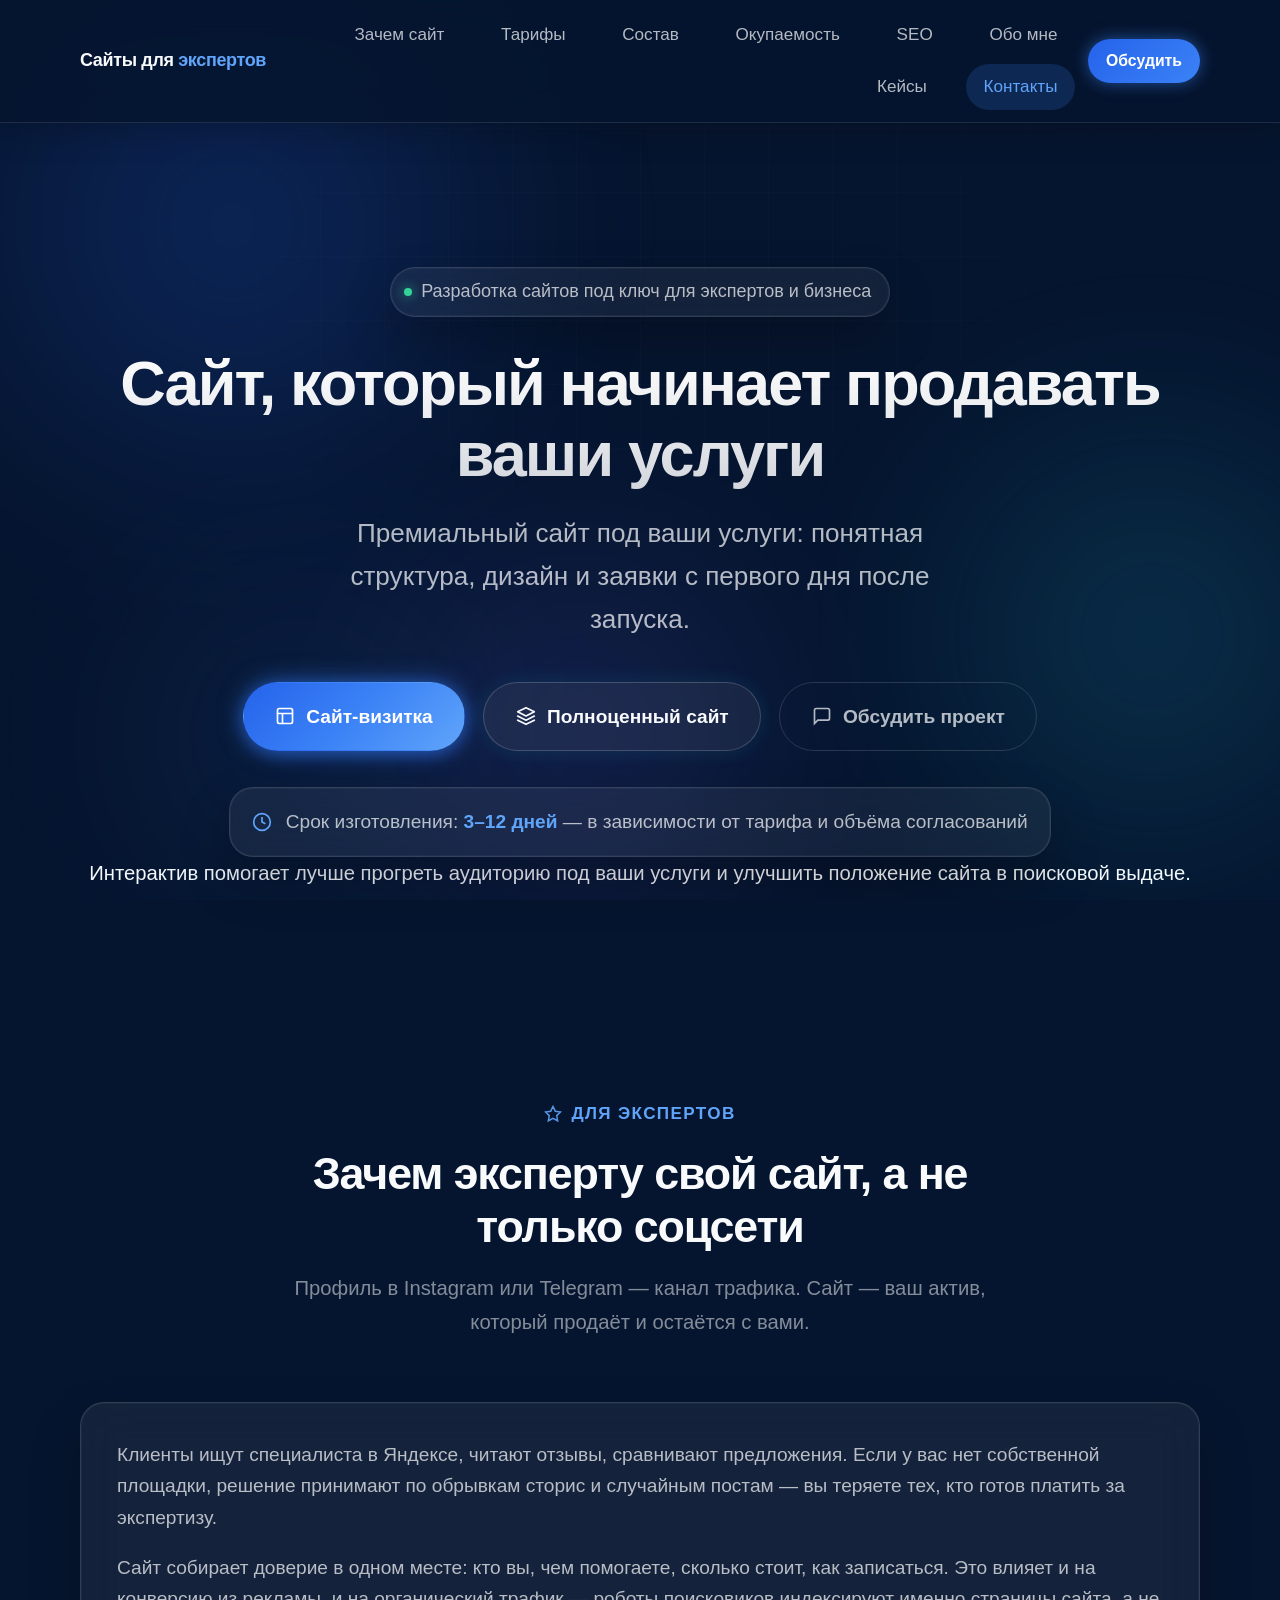
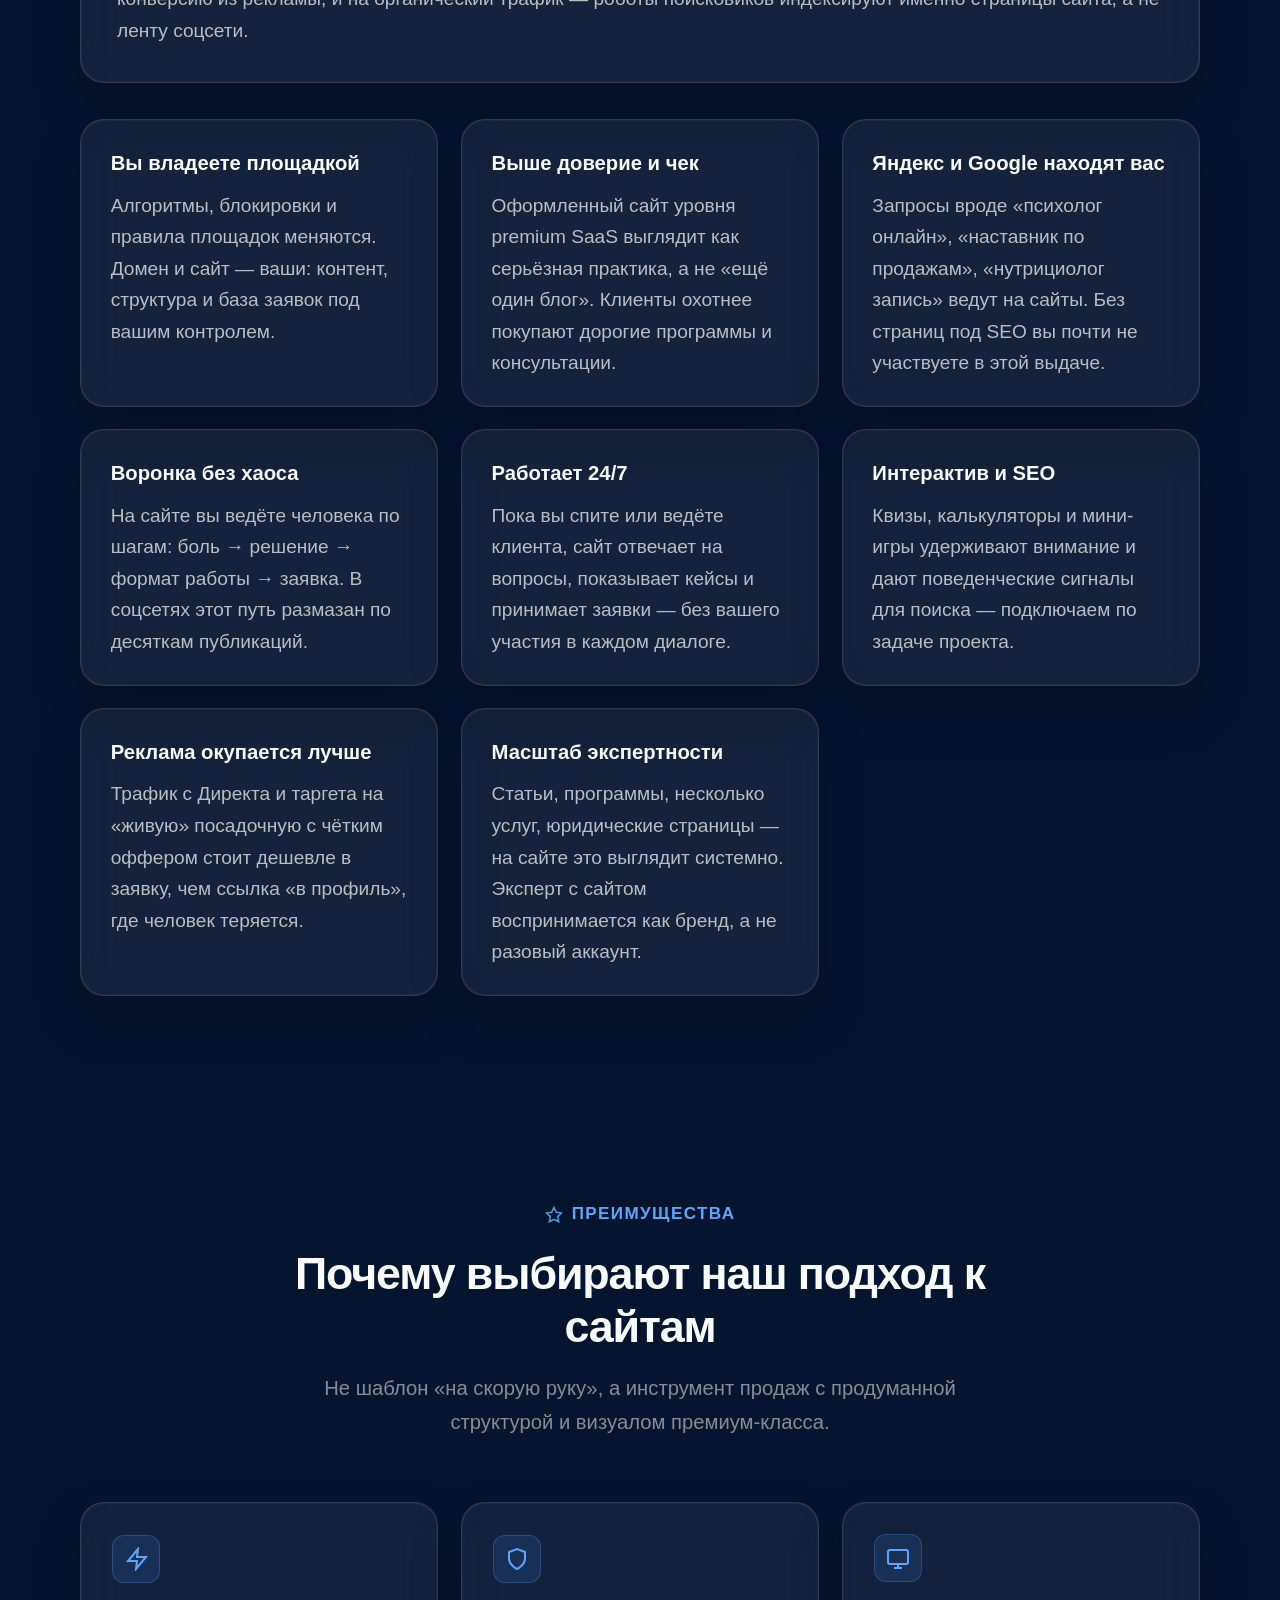
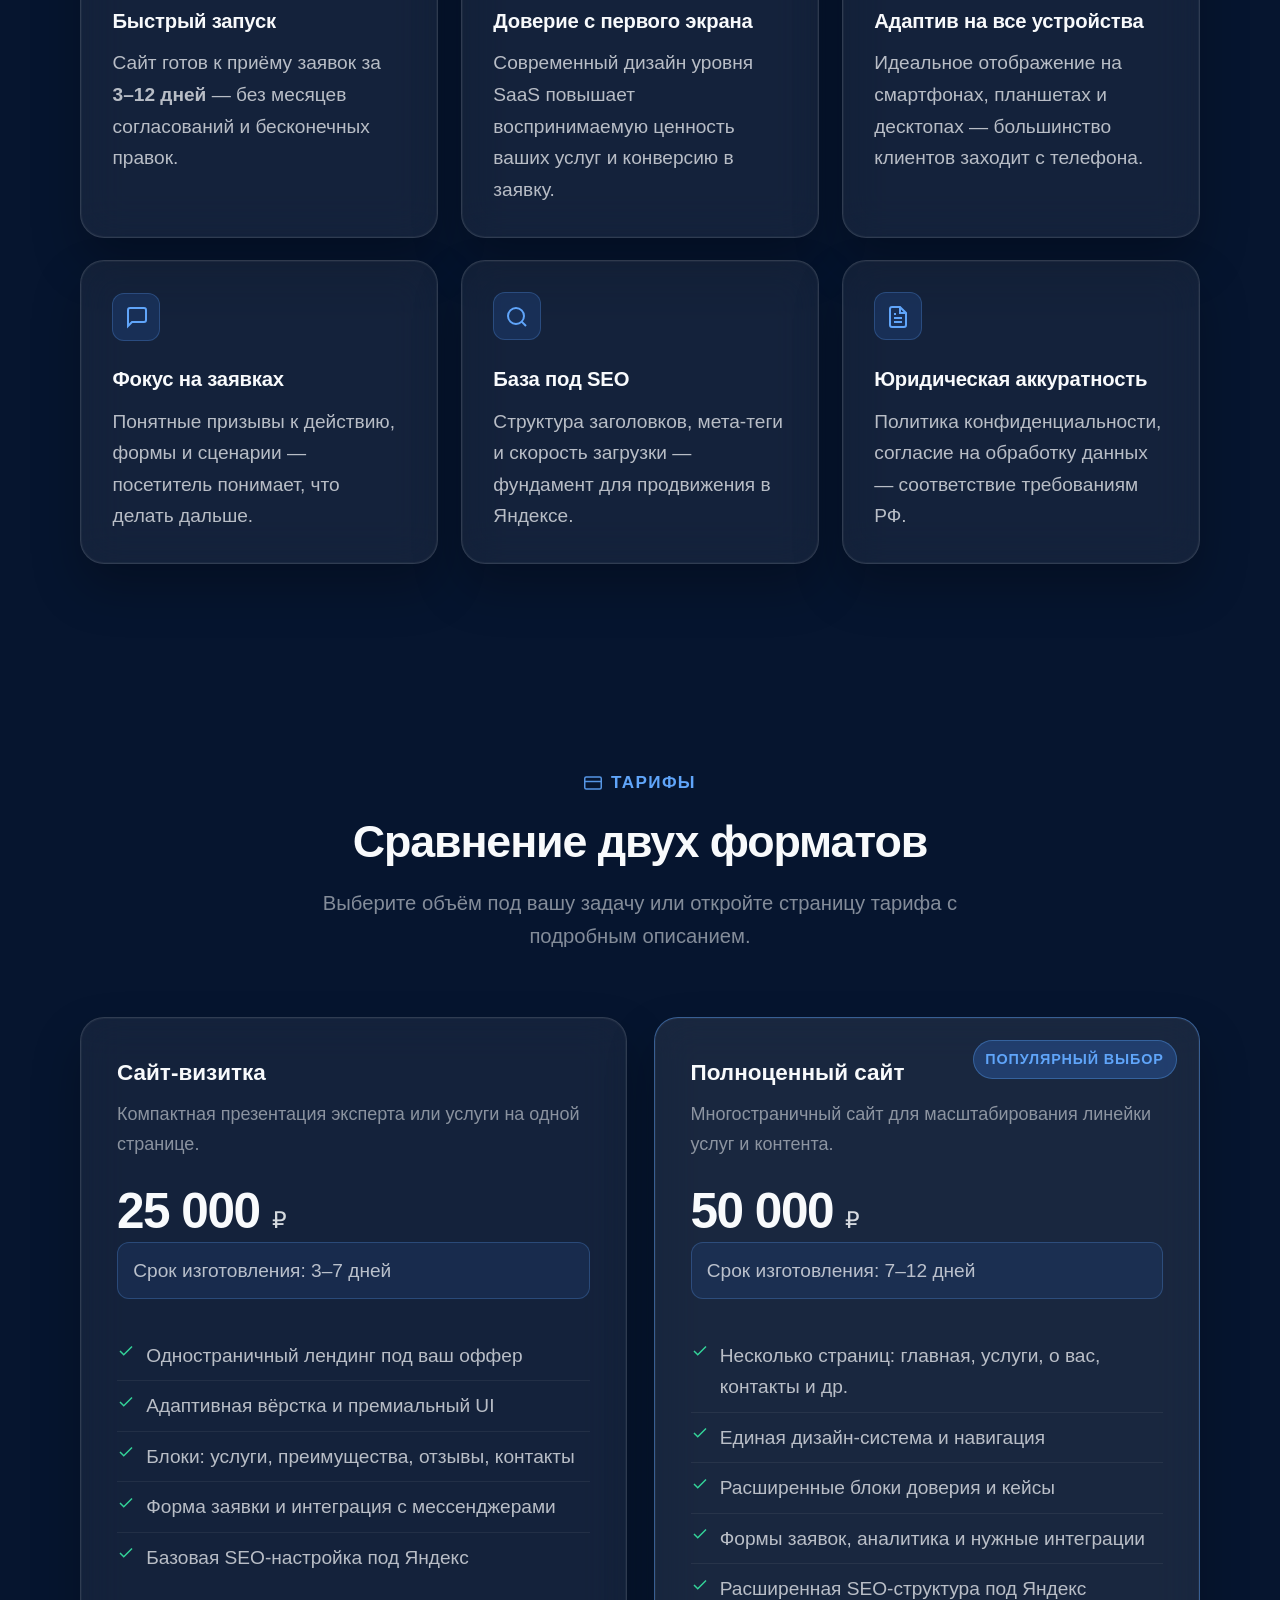
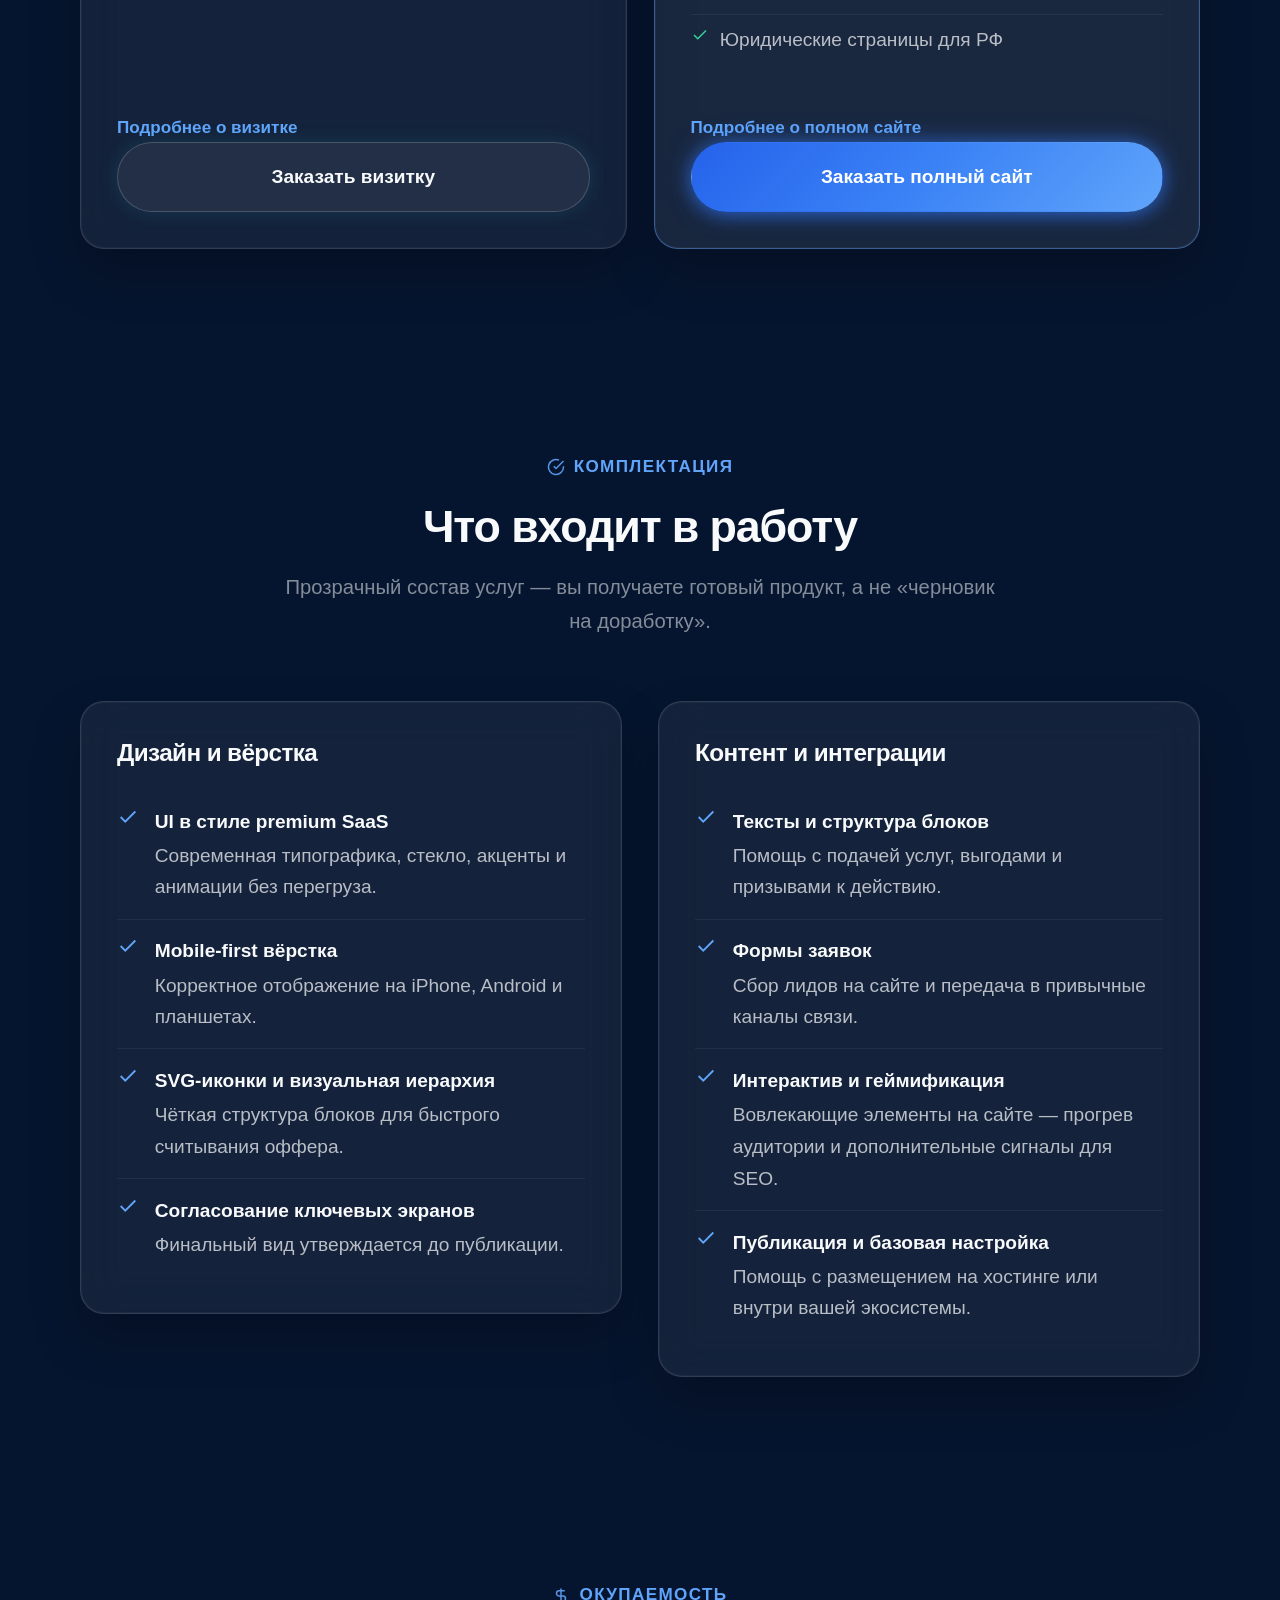
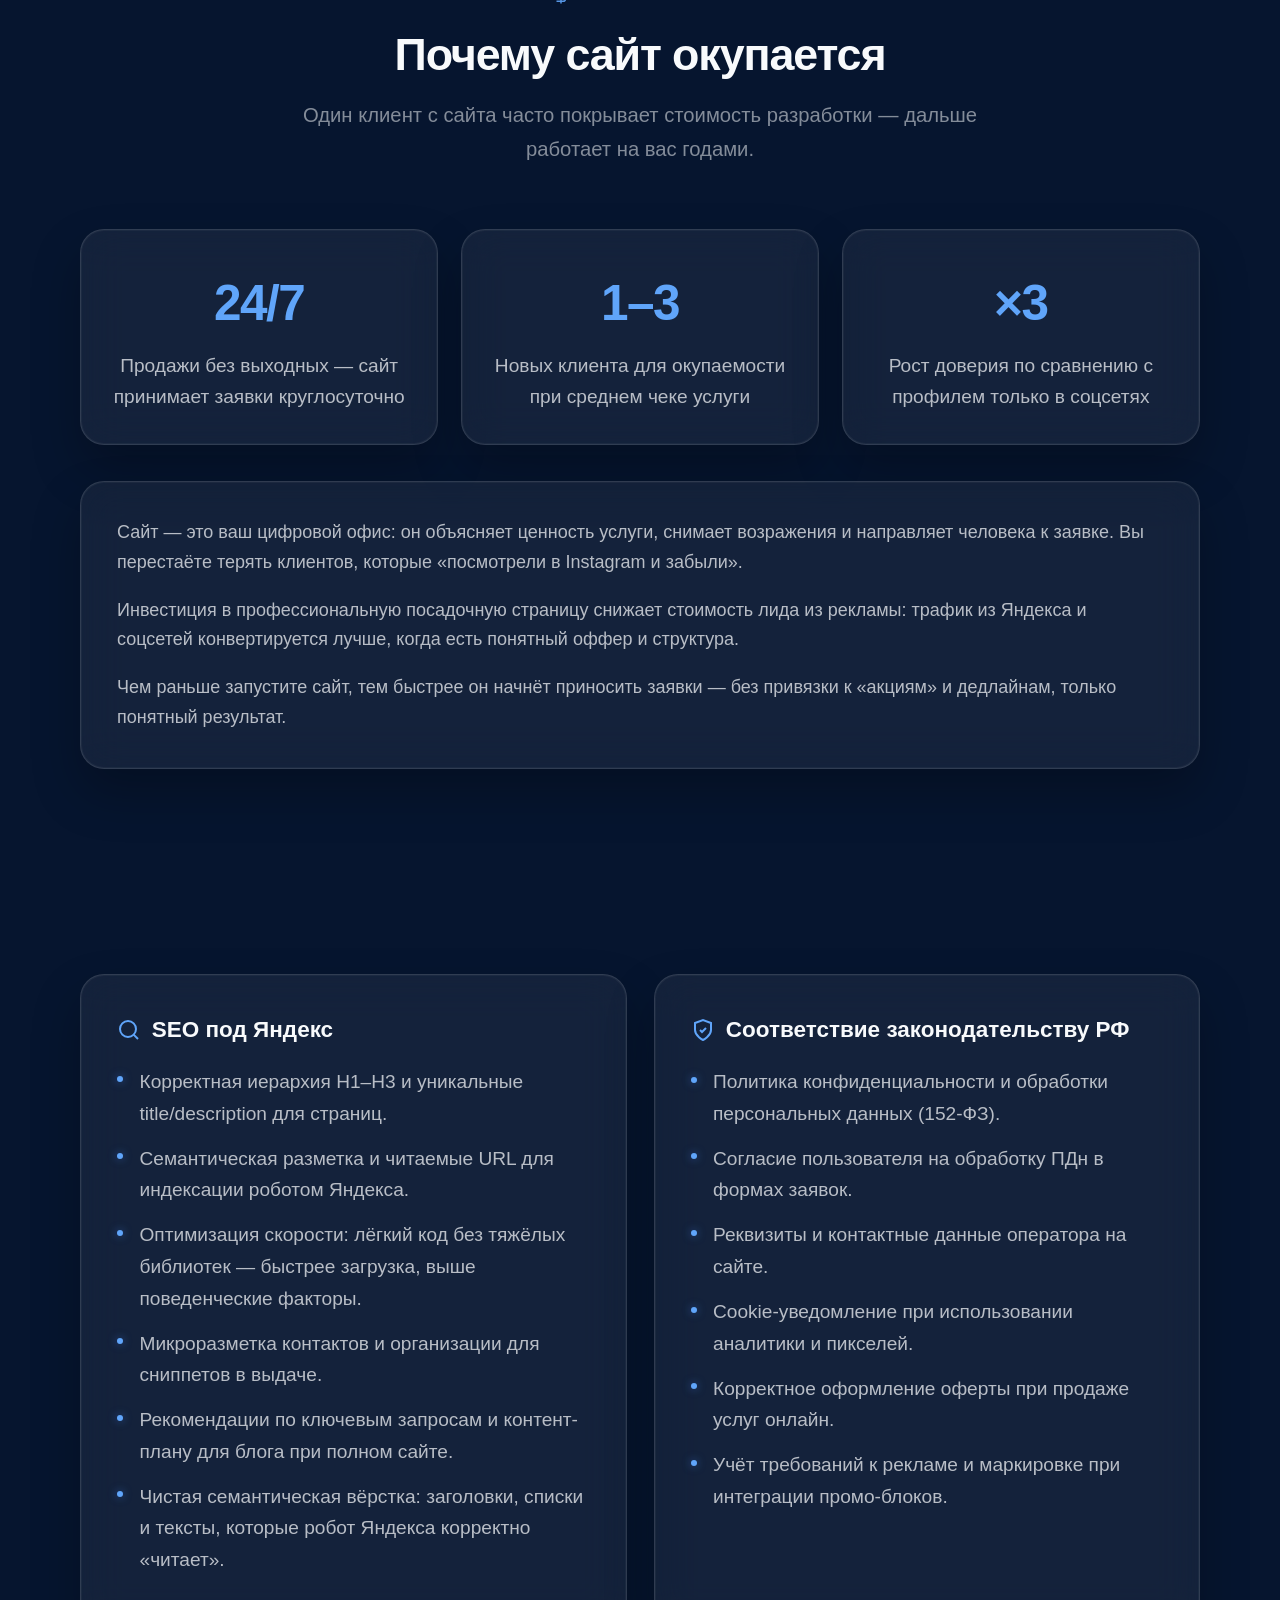
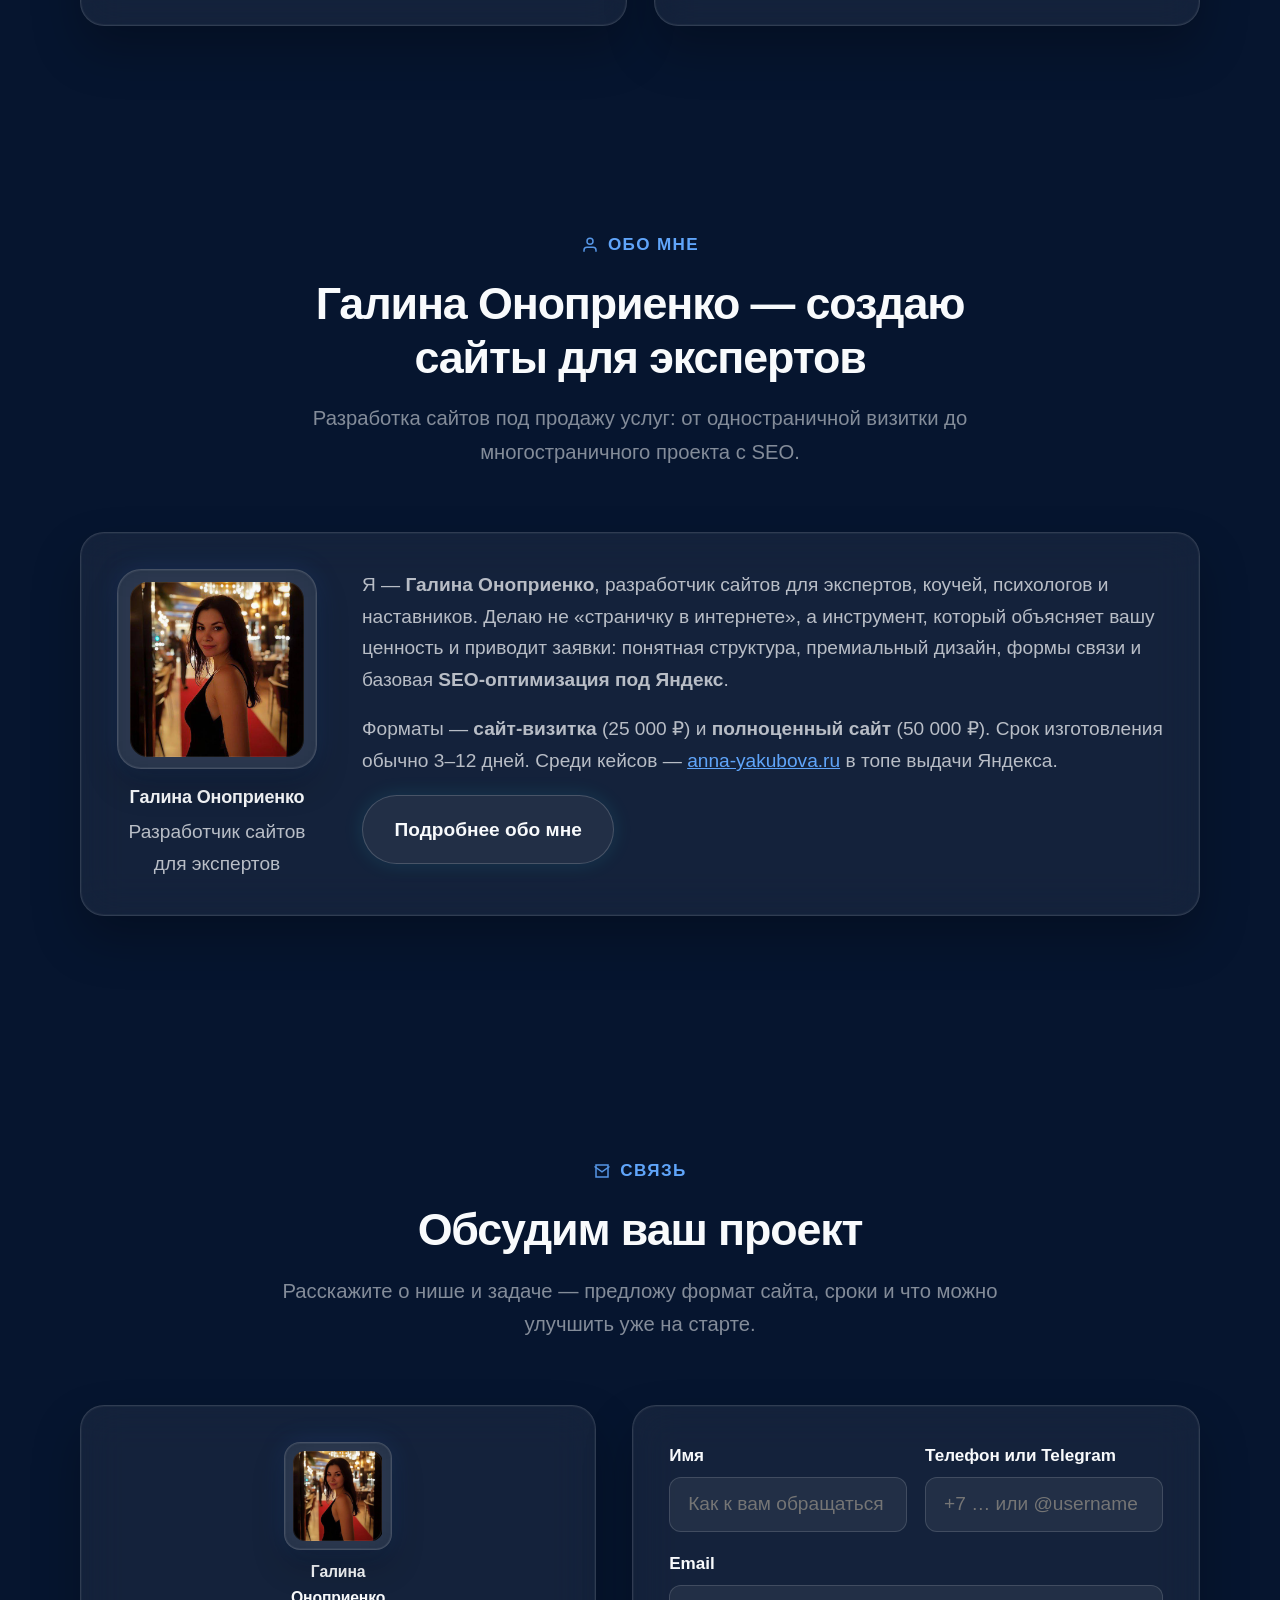
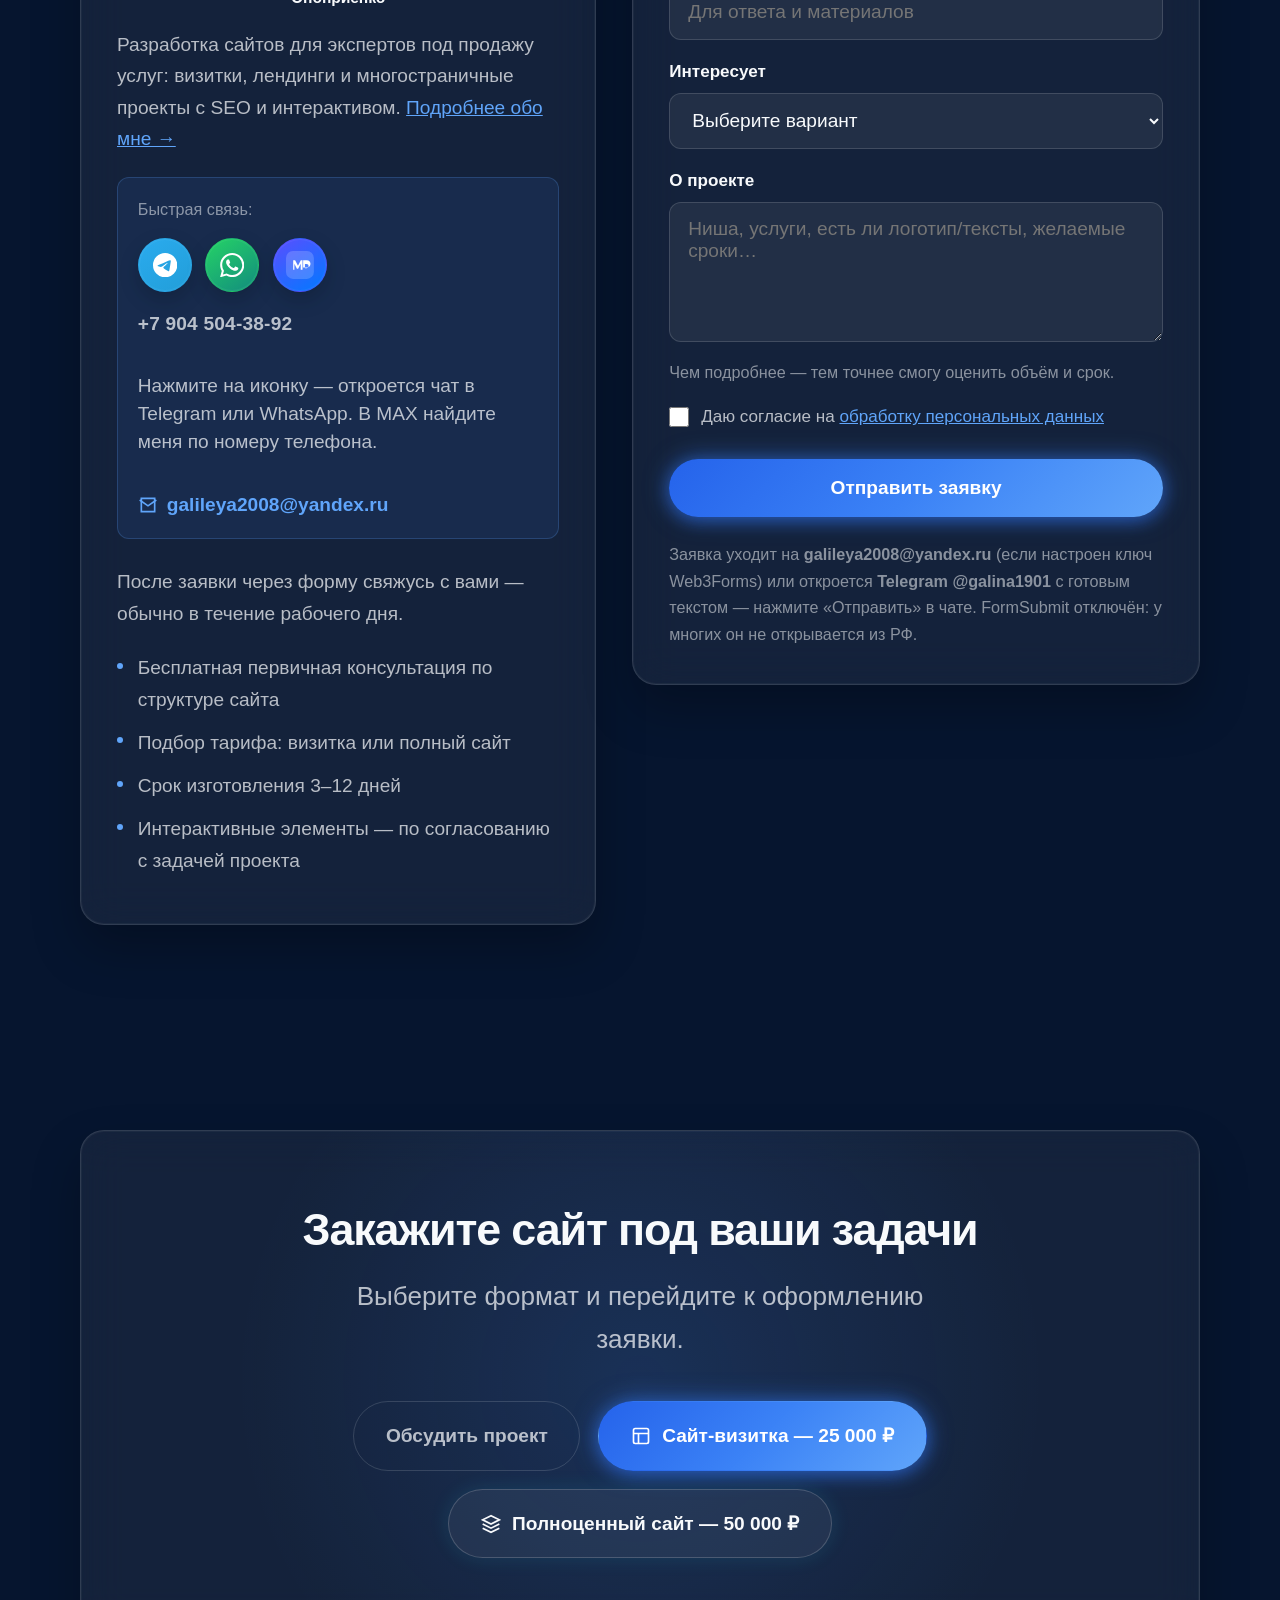
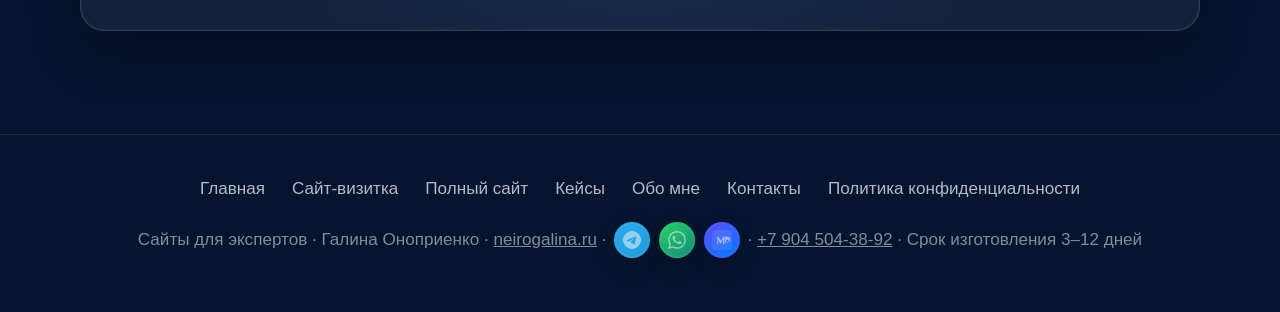
==== commit 37015e8d: "Добавить иконки Telegram, WhatsApp и MAX с номером +79045043892 Co-authored-by: Cursor <cursoragent@" ====
--- a/index.html
+++ b/index.html
@@ -66,10 +66,12 @@
         "image": "https://expert-sites.ru/images/galina-onoprienko.png",
         "description": "Разработчик сайтов для экспертов: создаю сайты-визитки и многостраничные проекты под продажу услуг, с SEO под Яндекс.",
         "email": "galileya2008@yandex.ru",
+        "telephone": "+79045043892",
         "sameAs": [
           "https://neirogalina.ru/",
           "https://expert-sites.ru/o-mne/",
-          "https://t.me/galina1901"
+          "https://t.me/galina1901",
+          "https://wa.me/79045043892"
         ],
         "jobTitle": "Разработчик сайтов для экспертов",
         "knowsAbout": [
@@ -1044,7 +1046,7 @@
     .ng-contact-channels {
       display: flex;
       flex-direction: column;
-      gap: 0.65rem;
+      gap: 0.85rem;
       margin: 1.25rem 0 1.5rem;
       padding: 1rem 1.1rem;
       border-radius: var(--radius-sm);
@@ -1052,7 +1054,101 @@
       border: 1px solid rgba(96, 165, 250, 0.22);
     }
 
-    .ng-contact-channels a {
+    .ng-messenger-icons {
+      display: flex;
+      flex-wrap: wrap;
+      gap: 0.75rem;
+      align-items: center;
+    }
+
+    .ng-messenger-icon {
+      display: inline-flex;
+      align-items: center;
+      justify-content: center;
+      width: 3rem;
+      height: 3rem;
+      border-radius: 50%;
+      text-decoration: none;
+      border: 1px solid rgba(255, 255, 255, 0.14);
+      background: rgba(255, 255, 255, 0.06);
+      backdrop-filter: blur(12px);
+      -webkit-backdrop-filter: blur(12px);
+      box-shadow:
+        0 0 0 1px rgba(255, 255, 255, 0.05) inset,
+        0 8px 20px rgba(0, 0, 0, 0.18);
+      transition: transform 0.2s ease, box-shadow 0.2s ease, border-color 0.2s ease;
+    }
+
+    .ng-messenger-icon:hover {
+      transform: translateY(-2px);
+    }
+
+    .ng-messenger-icon svg {
+      width: 1.35rem;
+      height: 1.35rem;
+      flex-shrink: 0;
+    }
+
+    .ng-messenger-icon--telegram {
+      color: #fff;
+      background: linear-gradient(145deg, #2aabee 0%, #229ed9 100%);
+      border-color: rgba(42, 171, 238, 0.45);
+    }
+
+    .ng-messenger-icon--telegram:hover {
+      box-shadow: 0 10px 24px rgba(42, 171, 238, 0.35);
+    }
+
+    .ng-messenger-icon--whatsapp {
+      color: #fff;
+      background: linear-gradient(145deg, #25d366 0%, #128c7e 100%);
+      border-color: rgba(37, 211, 102, 0.45);
+    }
+
+    .ng-messenger-icon--whatsapp:hover {
+      box-shadow: 0 10px 24px rgba(37, 211, 102, 0.32);
+    }
+
+    .ng-messenger-icon--max {
+      color: #fff;
+      background: linear-gradient(145deg, #5b4eff 0%, #007aff 100%);
+      border-color: rgba(91, 78, 255, 0.45);
+    }
+
+    .ng-messenger-icon--max:hover {
+      box-shadow: 0 10px 24px rgba(91, 78, 255, 0.32);
+    }
+
+    .ng-messenger-icon--max svg {
+      width: 1.55rem;
+      height: 1.55rem;
+    }
+
+    .ng-messenger-phone {
+      margin: 0;
+      font-size: 0.95rem;
+      font-weight: 600;
+      color: var(--text-primary);
+      letter-spacing: 0.01em;
+    }
+
+    .ng-messenger-phone a {
+      color: inherit;
+      text-decoration: none;
+    }
+
+    .ng-messenger-phone a:hover {
+      color: var(--accent-bright);
+    }
+
+    .ng-messenger-hint {
+      margin: 0;
+      font-size: 0.8125rem;
+      color: var(--text-muted);
+      line-height: 1.45;
+    }
+
+    .ng-contact-channels a.ng-contact-email {
       display: inline-flex;
       align-items: center;
       gap: 0.5rem;
@@ -1062,11 +1158,11 @@
       font-weight: 600;
     }
 
-    .ng-contact-channels a:hover {
+    .ng-contact-channels a.ng-contact-email:hover {
       color: #93c5fd;
     }
 
-    .ng-contact-channels a svg {
+    .ng-contact-channels a.ng-contact-email svg {
       width: 20px;
       height: 20px;
       flex-shrink: 0;
@@ -1076,6 +1172,29 @@
       font-size: 0.9rem;
       font-weight: 400;
       color: var(--text-muted);
+    }
+
+    .ng-footer-messengers {
+      display: inline-flex;
+      align-items: center;
+      gap: 0.5rem;
+      vertical-align: middle;
+      margin-inline: 0.15rem;
+    }
+
+    .ng-footer-messengers .ng-messenger-icon {
+      width: 2rem;
+      height: 2rem;
+    }
+
+    .ng-footer-messengers .ng-messenger-icon svg {
+      width: 1rem;
+      height: 1rem;
+    }
+
+    .ng-footer-messengers .ng-messenger-icon--max svg {
+      width: 1.15rem;
+      height: 1.15rem;
     }
 
     .ng-form-panel {
@@ -1941,11 +2060,20 @@
             <p>Разработка сайтов для экспертов под продажу услуг: визитки, лендинги и многостраничные проекты с SEO и интерактивом. <a href="o-mne/" style="color: var(--accent-bright);">Подробнее обо мне →</a></p>
             <div class="ng-contact-channels">
               <span>Быстрая связь:</span>
-              <a href="https://t.me/galina1901" target="_blank" rel="noopener noreferrer">
-                <svg viewBox="0 0 24 24" fill="currentColor" aria-hidden="true"><path d="M11.944 0A12 12 0 0 0 0 12a12 12 0 0 0 12 12 12 12 0 0 0 12-12A12 12 0 0 0 12 0a12 12 0 0 0-.056 0zm4.962 7.224c.1-.002.321.023.465.14a.506.506 0 0 1 .171.325c.016.093.036.306.02.472-.18 1.898-.962 6.502-1.36 8.627-.168.9-.499 1.201-.82 1.23-.696.065-1.225-.46-1.9-.902-1.056-.693-1.653-1.124-2.678-1.8-1.185-.78-.417-1.21.258-1.91.177-.184 3.247-2.977 3.307-3.23.007-.032.014-.15-.056-.212s-.174-.041-.249-.024c-.106.024-1.793 1.14-5.061 3.345-.48.33-.913.49-1.302.48-.428-.008-1.252-.241-1.865-.44-.752-.245-1.349-.374-1.297-.789.027-.216.325-.437.893-.663 3.498-1.524 5.83-2.529 6.998-3.014 3.332-1.386 4.025-1.627 4.476-1.635z"/></svg>
-                Telegram @galina1901
-              </a>
-              <a href="mailto:galileya2008@yandex.ru">
+              <div class="ng-messenger-icons">
+                <a class="ng-messenger-icon ng-messenger-icon--telegram" href="https://t.me/+79045043892" target="_blank" rel="noopener noreferrer" aria-label="Написать в Telegram +7 904 504-38-92" title="Telegram">
+                  <svg viewBox="0 0 24 24" fill="currentColor" aria-hidden="true"><path d="M11.944 0A12 12 0 0 0 0 12a12 12 0 0 0 12 12 12 12 0 0 0 12-12A12 12 0 0 0 12 0a12 12 0 0 0-.056 0zm4.962 7.224c.1-.002.321.023.465.14a.506.506 0 0 1 .171.325c.016.093.036.306.02.472-.18 1.898-.962 6.502-1.36 8.627-.168.9-.499 1.201-.82 1.23-.696.065-1.225-.46-1.9-.902-1.056-.693-1.653-1.124-2.678-1.8-1.185-.78-.417-1.21.258-1.91.177-.184 3.247-2.977 3.307-3.23.007-.032.014-.15-.056-.212s-.174-.041-.249-.024c-.106.024-1.793 1.14-5.061 3.345-.48.33-.913.49-1.302.48-.428-.008-1.252-.241-1.865-.44-.752-.245-1.349-.374-1.297-.789.027-.216.325-.437.893-.663 3.498-1.524 5.83-2.529 6.998-3.014 3.332-1.386 4.025-1.627 4.476-1.635z"/></svg>
+                </a>
+                <a class="ng-messenger-icon ng-messenger-icon--whatsapp" href="https://wa.me/79045043892?text=%D0%97%D0%B4%D1%80%D0%B0%D0%B2%D1%81%D1%82%D0%B2%D1%83%D0%B9%D1%82%D0%B5%21%20%D0%A5%D0%BE%D1%87%D1%83%20%D0%BE%D0%B1%D1%81%D1%83%D0%B4%D0%B8%D1%82%D1%8C%20%D1%81%D0%B0%D0%B9%D1%82" target="_blank" rel="noopener noreferrer" aria-label="Написать в WhatsApp +7 904 504-38-92" title="WhatsApp">
+                  <svg viewBox="0 0 24 24" fill="currentColor" aria-hidden="true"><path d="M17.472 14.382c-.297-.149-1.758-.867-2.03-.967-.273-.099-.471-.148-.67.15-.197.297-.767.966-.94 1.164-.173.199-.347.223-.644.075-.297-.15-1.255-.463-2.39-1.475-.883-.788-1.48-1.761-1.653-2.059-.173-.297-.018-.458.13-.606.134-.133.298-.347.446-.52.149-.174.198-.298.298-.497.099-.198.05-.371-.025-.52-.075-.149-.669-1.612-.916-2.207-.242-.579-.487-.5-.669-.51-.173-.008-.371-.01-.57-.01-.198 0-.52.074-.792.372-.272.297-1.04 1.016-1.04 2.479 0 1.462 1.065 2.875 1.213 3.074.149.198 2.096 3.2 5.077 4.487.709.306 1.262.489 1.694.625.712.227 1.36.195 1.871.118.571-.085 1.758-.719 2.006-1.413.248-.694.248-1.289.173-1.413-.074-.124-.272-.198-.57-.347m-5.421 7.403h-.004a9.87 9.87 0 0 1-5.031-1.378l-.361-.214-3.741.982.998-3.648-.235-.374a9.86 9.86 0 0 1-1.51-5.26c.001-5.45 4.436-9.884 9.888-9.884 2.64 0 5.122 1.03 6.988 2.898a9.825 9.825 0 0 1 2.893 6.994c-.003 5.45-4.435 9.884-9.885 9.884m8.413-18.297A11.815 11.815 0 0 0 12.05 0C5.495 0 .16 5.335.157 11.892c0 2.096.547 4.142 1.588 5.945L.057 24l6.305-1.654a11.882 11.882 0 0 0 5.683 1.448h.005c6.554 0 11.89-5.335 11.893-11.893a11.821 11.821 0 0 0-3.48-8.413z"/></svg>
+                </a>
+                <a class="ng-messenger-icon ng-messenger-icon--max" href="https://max.ru/" target="_blank" rel="noopener noreferrer" aria-label="Написать в MAX по номеру +7 904 504-38-92" title="MAX">
+                  <svg viewBox="0 0 24 24" aria-hidden="true"><rect width="24" height="24" rx="6" fill="currentColor" opacity="0.18"/><path fill="currentColor" d="M6.2 16.1V7.9h1.65l2.45 4.72 2.45-4.72H14.2v8.2h-1.55v-5.05l-2.2 4.22h-1.05l-2.2-4.22v5.05H6.2zm8.55 0V7.9h3.05c1.02 0 1.82.28 2.4.84.58.56.87 1.33.87 2.31 0 .98-.29 1.75-.87 2.31-.58.56-1.38.84-2.4.84H14.75zm1.55-1.35h1.35c.58 0 1.02-.15 1.32-.45.3-.3.45-.73.45-1.29 0-.56-.15-.99-.45-1.29-.3-.3-.74-.45-1.32-.45h-1.35v3.48z"/></svg>
+                </a>
+              </div>
+              <p class="ng-messenger-phone"><a href="tel:+79045043892">+7 904 504-38-92</a></p>
+              <p class="ng-messenger-hint">Нажмите на иконку — откроется чат в Telegram или WhatsApp. В MAX найдите меня по номеру телефона.</p>
+              <a class="ng-contact-email" href="mailto:galileya2008@yandex.ru">
                 <svg viewBox="0 0 24 24" fill="none" stroke="currentColor" stroke-width="2" aria-hidden="true"><path d="M4 4h16v16H4z"/><path d="M22 6l-10 7L2 6"/></svg>
                 galileya2008@yandex.ru
               </a>
@@ -2039,7 +2167,19 @@
         <p class="ng-footer-copy">
           Сайты для экспертов · Галина Оноприенко ·
           <a href="https://neirogalina.ru/">neirogalina.ru</a>
-          · <a href="https://t.me/galina1901" target="_blank" rel="noopener noreferrer">Telegram @galina1901</a>
+          ·
+          <span class="ng-footer-messengers" aria-label="Мессенджеры">
+            <a class="ng-messenger-icon ng-messenger-icon--telegram" href="https://t.me/+79045043892" target="_blank" rel="noopener noreferrer" aria-label="Telegram" title="Telegram">
+              <svg viewBox="0 0 24 24" fill="currentColor" aria-hidden="true"><path d="M11.944 0A12 12 0 0 0 0 12a12 12 0 0 0 12 12 12 12 0 0 0 12-12A12 12 0 0 0 12 0a12 12 0 0 0-.056 0zm4.962 7.224c.1-.002.321.023.465.14a.506.506 0 0 1 .171.325c.016.093.036.306.02.472-.18 1.898-.962 6.502-1.36 8.627-.168.9-.499 1.201-.82 1.23-.696.065-1.225-.46-1.9-.902-1.056-.693-1.653-1.124-2.678-1.8-1.185-.78-.417-1.21.258-1.91.177-.184 3.247-2.977 3.307-3.23.007-.032.014-.15-.056-.212s-.174-.041-.249-.024c-.106.024-1.793 1.14-5.061 3.345-.48.33-.913.49-1.302.48-.428-.008-1.252-.241-1.865-.44-.752-.245-1.349-.374-1.297-.789.027-.216.325-.437.893-.663 3.498-1.524 5.83-2.529 6.998-3.014 3.332-1.386 4.025-1.627 4.476-1.635z"/></svg>
+            </a>
+            <a class="ng-messenger-icon ng-messenger-icon--whatsapp" href="https://wa.me/79045043892" target="_blank" rel="noopener noreferrer" aria-label="WhatsApp" title="WhatsApp">
+              <svg viewBox="0 0 24 24" fill="currentColor" aria-hidden="true"><path d="M17.472 14.382c-.297-.149-1.758-.867-2.03-.967-.273-.099-.471-.148-.67.15-.197.297-.767.966-.94 1.164-.173.199-.347.223-.644.075-.297-.15-1.255-.463-2.39-1.475-.883-.788-1.48-1.761-1.653-2.059-.173-.297-.018-.458.13-.606.134-.133.298-.347.446-.52.149-.174.198-.298.298-.497.099-.198.05-.371-.025-.52-.075-.149-.669-1.612-.916-2.207-.242-.579-.487-.5-.669-.51-.173-.008-.371-.01-.57-.01-.198 0-.52.074-.792.372-.272.297-1.04 1.016-1.04 2.479 0 1.462 1.065 2.875 1.213 3.074.149.198 2.096 3.2 5.077 4.487.709.306 1.262.489 1.694.625.712.227 1.36.195 1.871.118.571-.085 1.758-.719 2.006-1.413.248-.694.248-1.289.173-1.413-.074-.124-.272-.198-.57-.347m-5.421 7.403h-.004a9.87 9.87 0 0 1-5.031-1.378l-.361-.214-3.741.982.998-3.648-.235-.374a9.86 9.86 0 0 1-1.51-5.26c.001-5.45 4.436-9.884 9.888-9.884 2.64 0 5.122 1.03 6.988 2.898a9.825 9.825 0 0 1 2.893 6.994c-.003 5.45-4.435 9.884-9.885 9.884m8.413-18.297A11.815 11.815 0 0 0 12.05 0C5.495 0 .16 5.335.157 11.892c0 2.096.547 4.142 1.588 5.945L.057 24l6.305-1.654a11.882 11.882 0 0 0 5.683 1.448h.005c6.554 0 11.89-5.335 11.893-11.893a11.821 11.821 0 0 0-3.48-8.413z"/></svg>
+            </a>
+            <a class="ng-messenger-icon ng-messenger-icon--max" href="https://max.ru/" target="_blank" rel="noopener noreferrer" aria-label="MAX" title="MAX">
+              <svg viewBox="0 0 24 24" aria-hidden="true"><rect width="24" height="24" rx="6" fill="currentColor" opacity="0.18"/><path fill="currentColor" d="M6.2 16.1V7.9h1.65l2.45 4.72 2.45-4.72H14.2v8.2h-1.55v-5.05l-2.2 4.22h-1.05l-2.2-4.22v5.05H6.2zm8.55 0V7.9h3.05c1.02 0 1.82.28 2.4.84.58.56.87 1.33.87 2.31 0 .98-.29 1.75-.87 2.31-.58.56-1.38.84-2.4.84H14.75zm1.55-1.35h1.35c.58 0 1.02-.15 1.32-.45.3-.3.45-.73.45-1.29 0-.56-.15-.99-.45-1.29-.3-.3-.74-.45-1.32-.45h-1.35v3.48z"/></svg>
+            </a>
+          </span>
+          · <a href="tel:+79045043892">+7 904 504-38-92</a>
           · Срок изготовления 3–12 дней
         </p>
       </div>
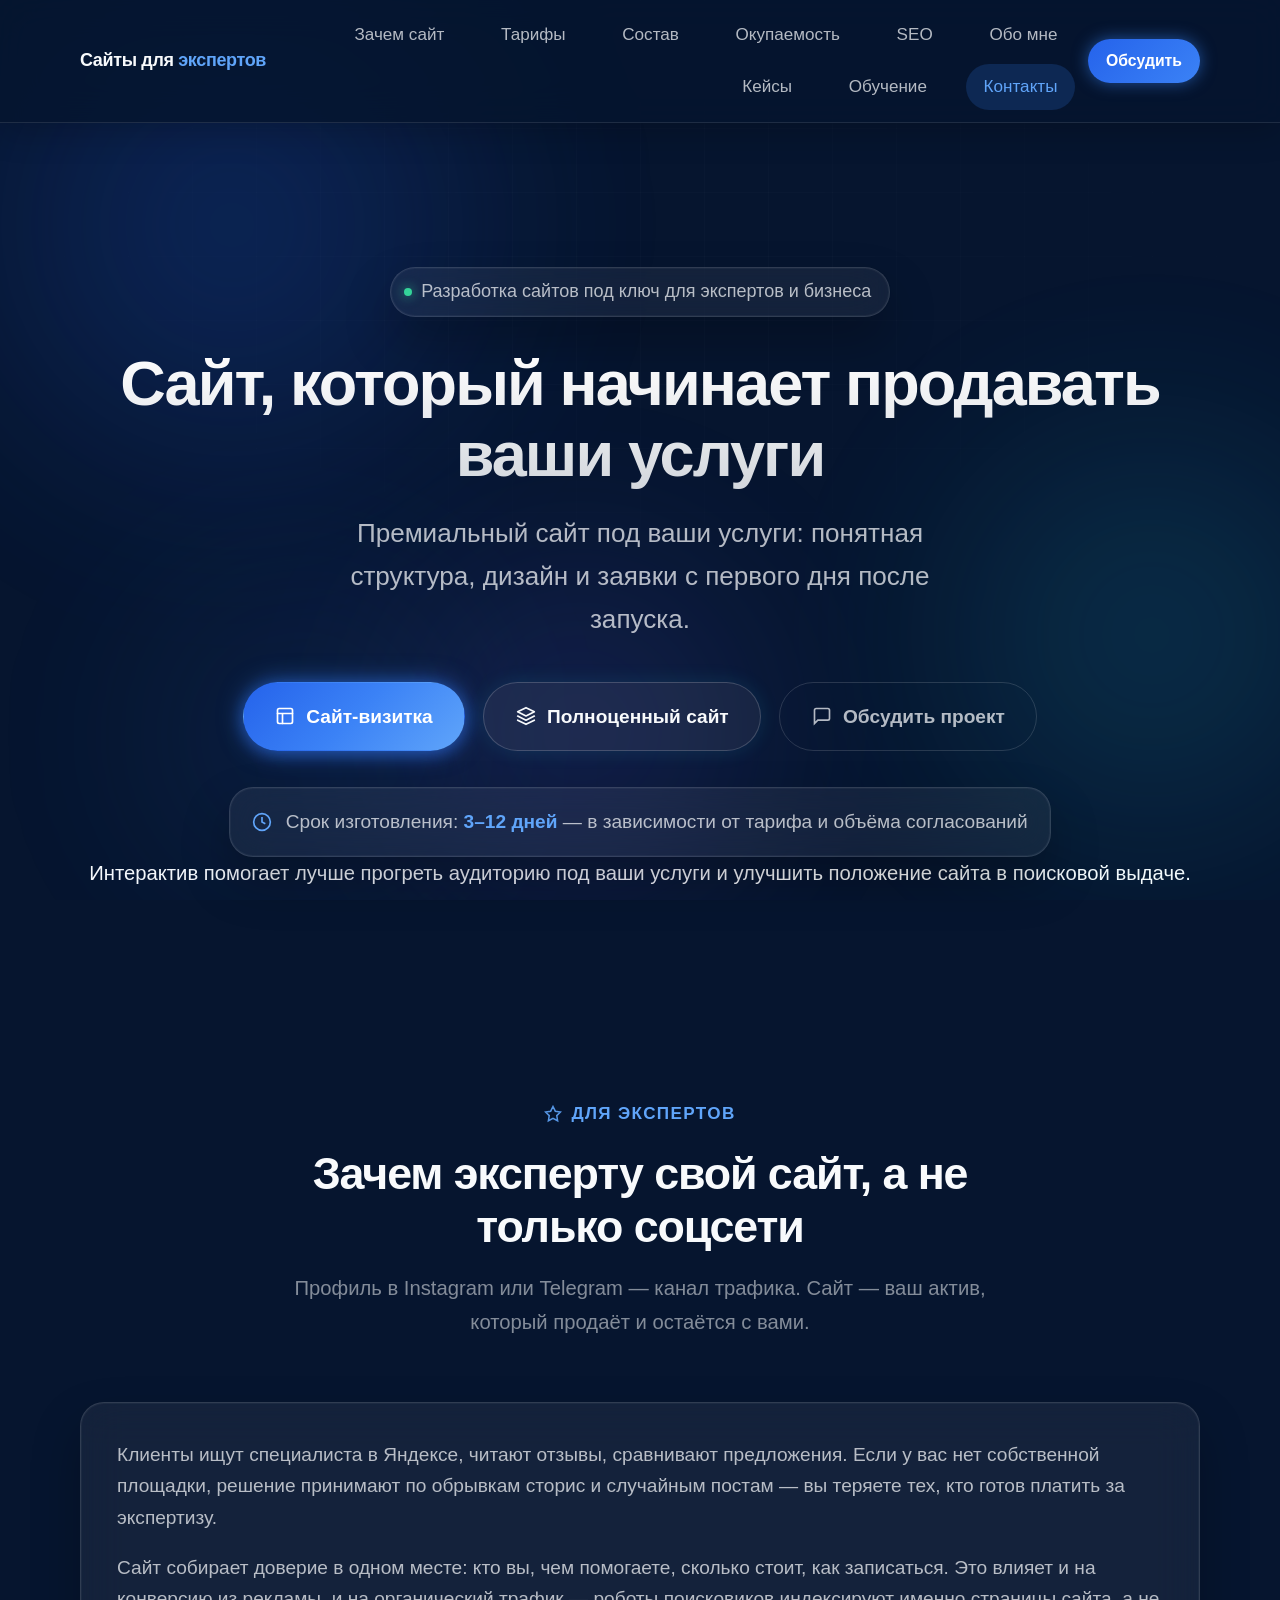
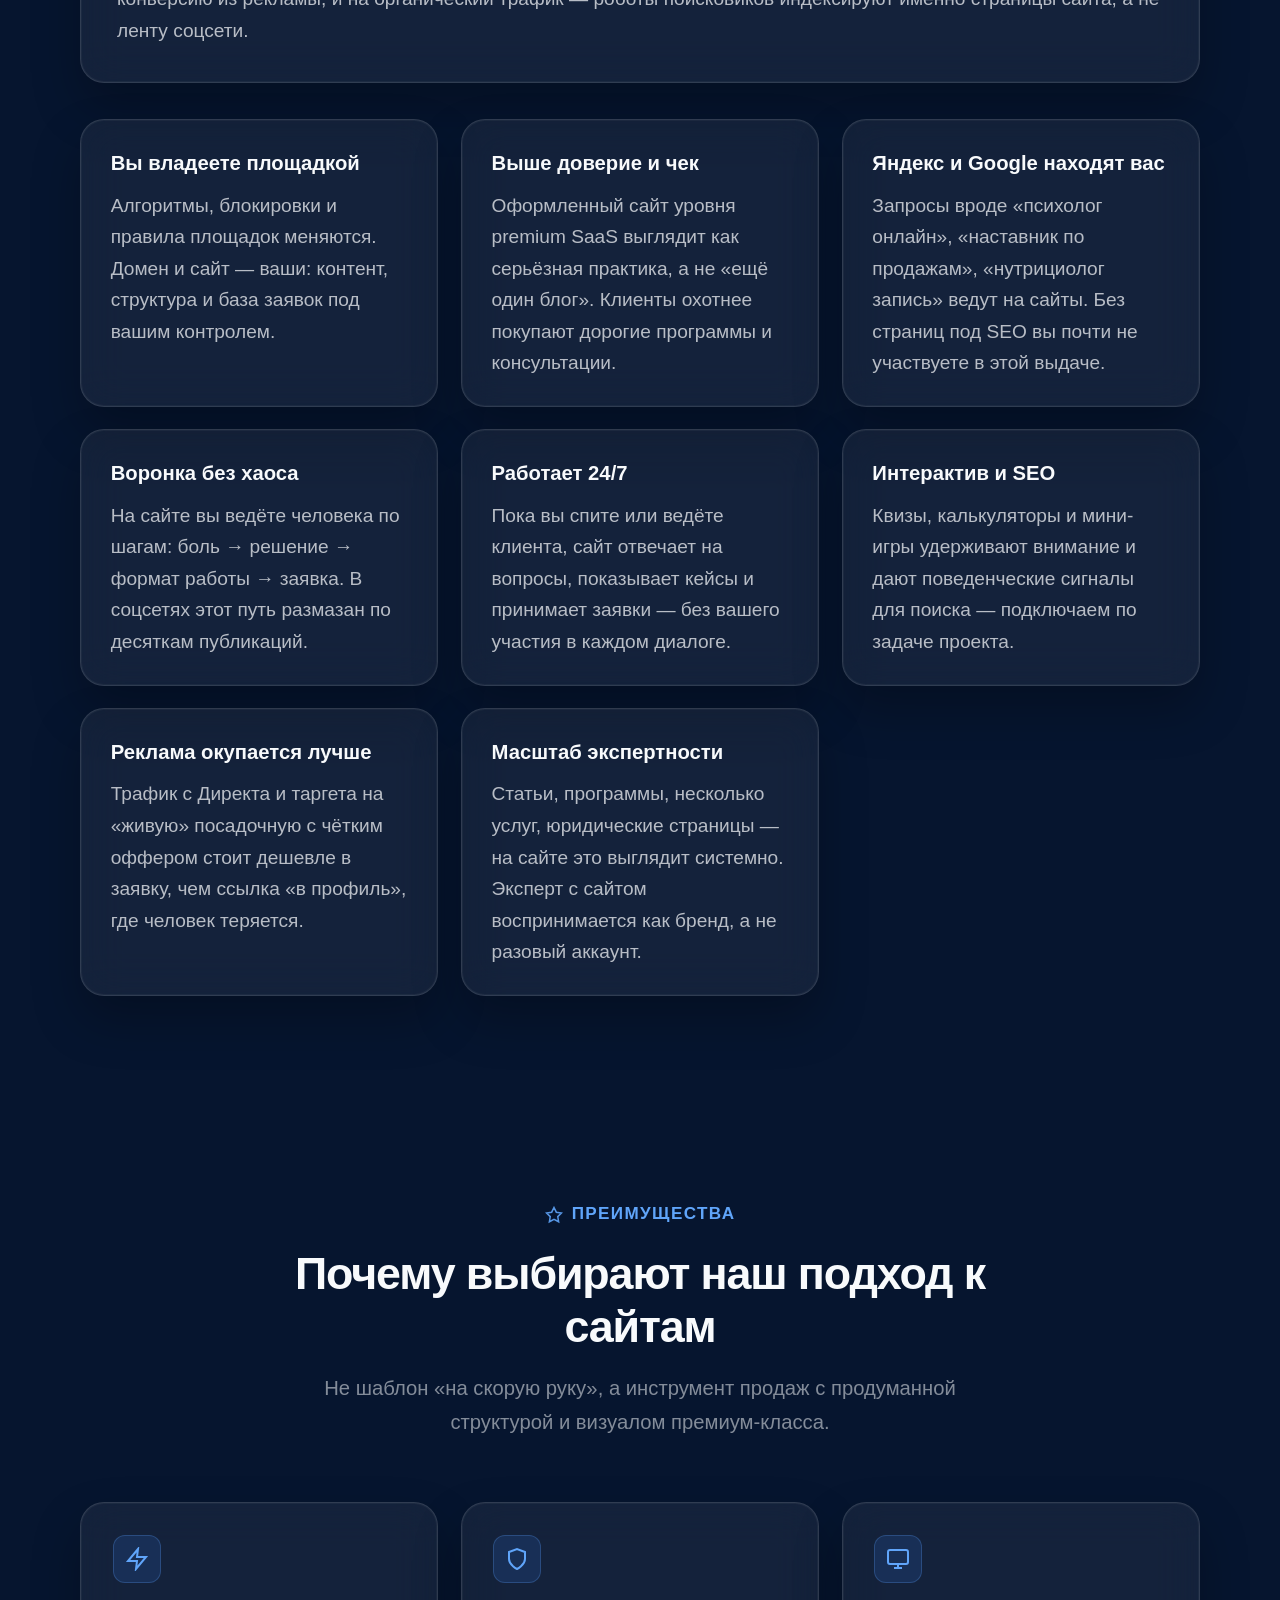
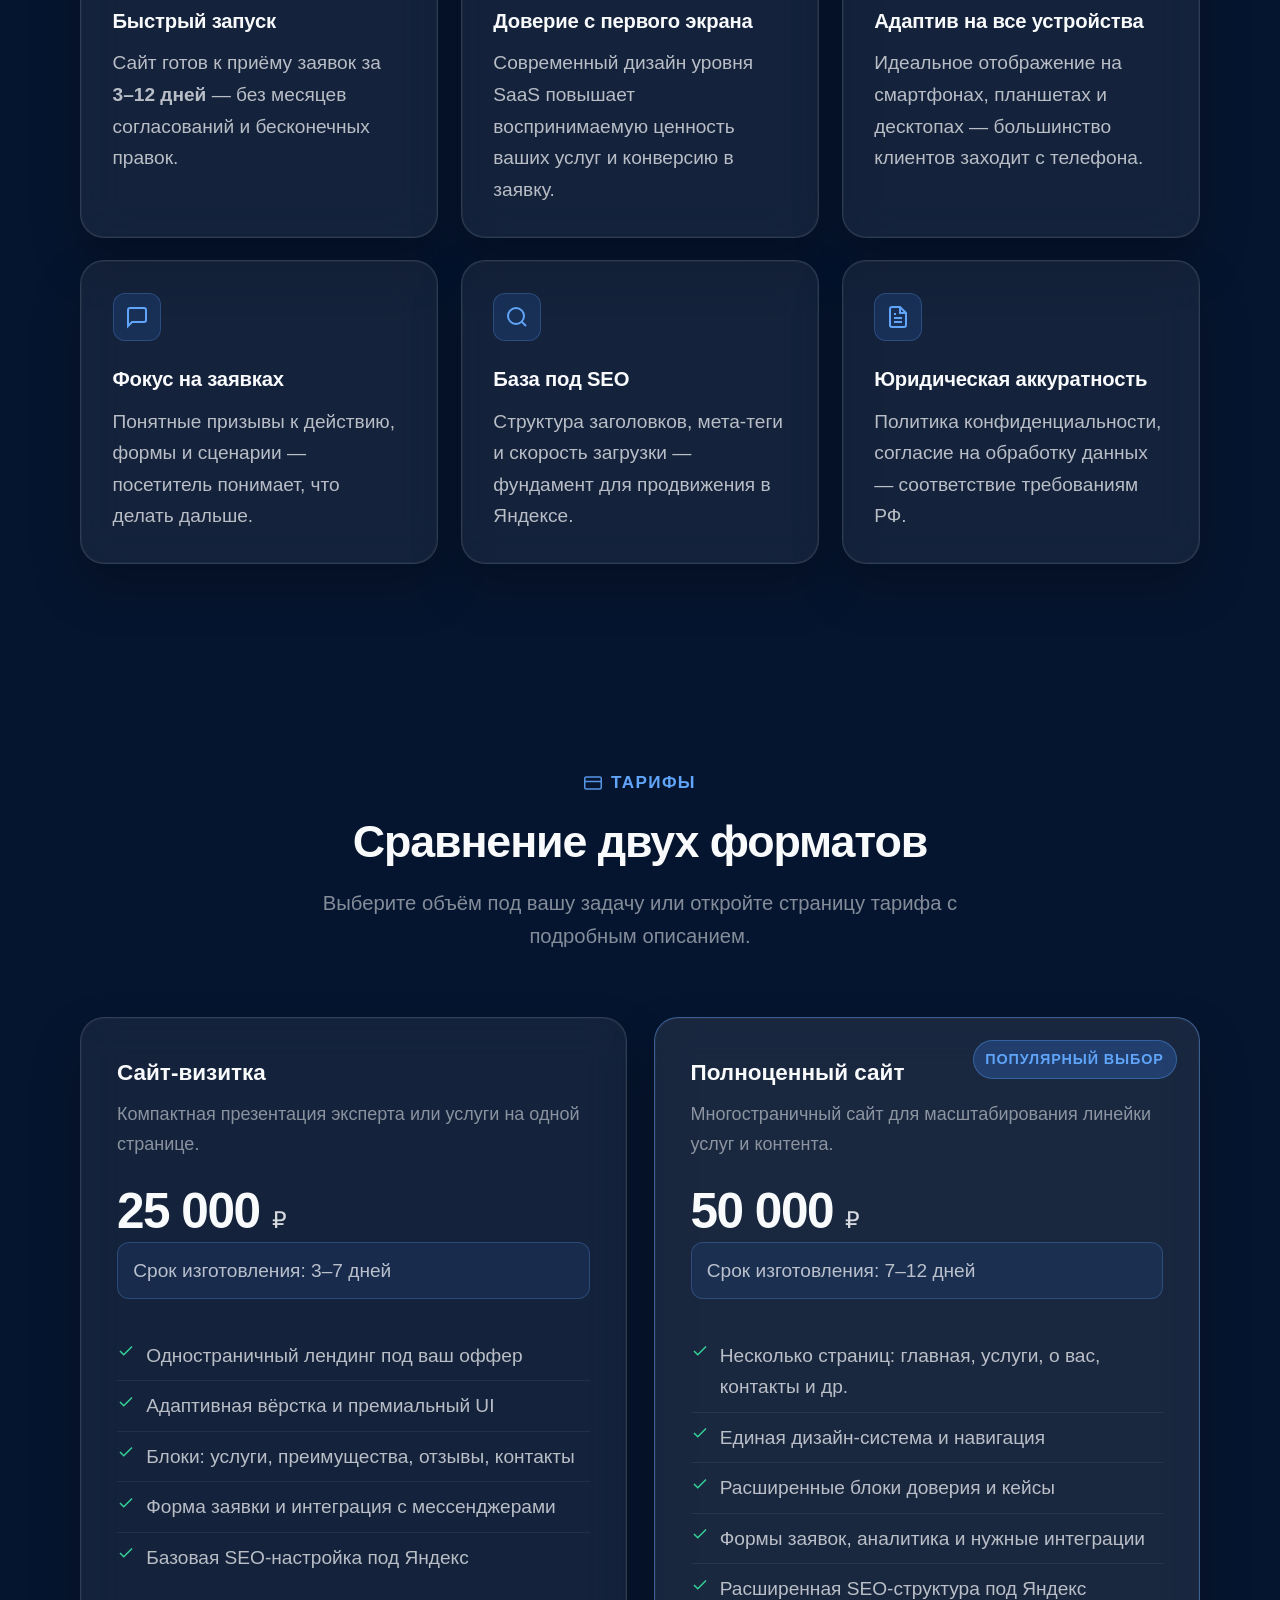
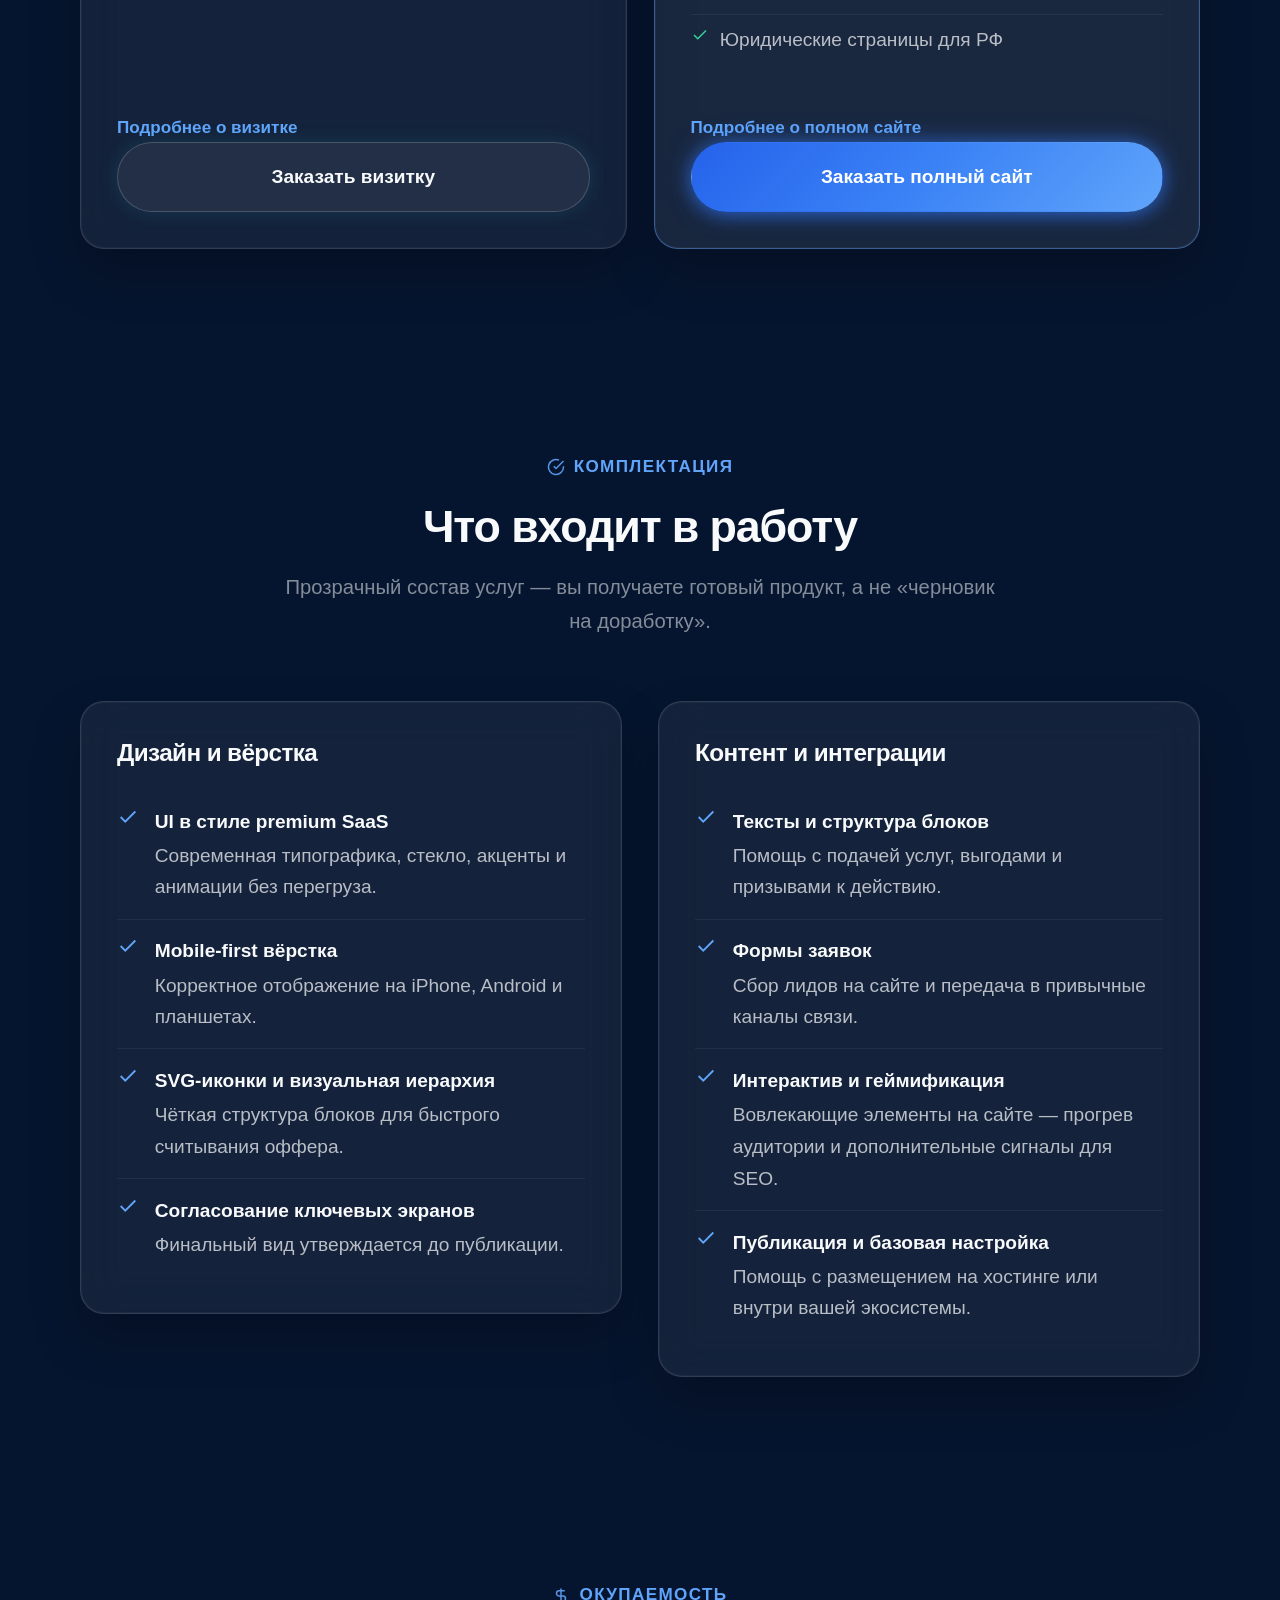
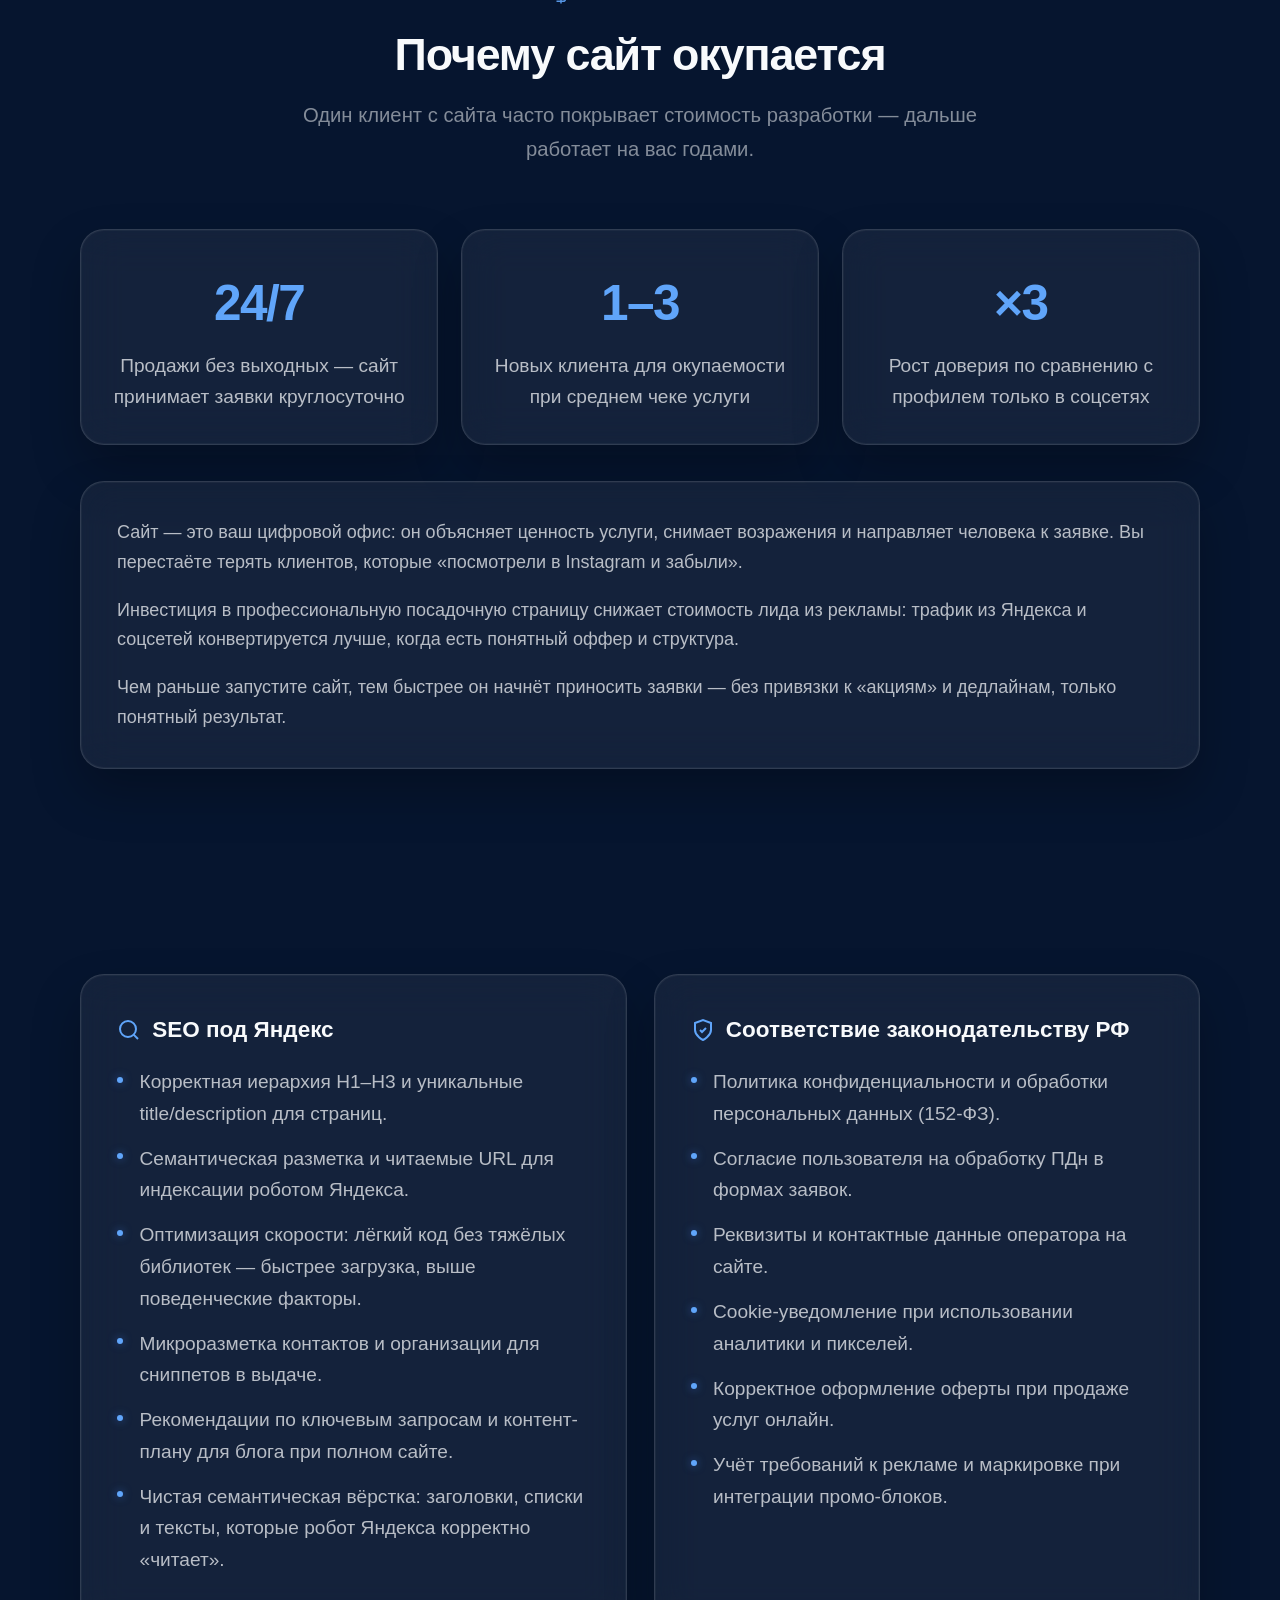
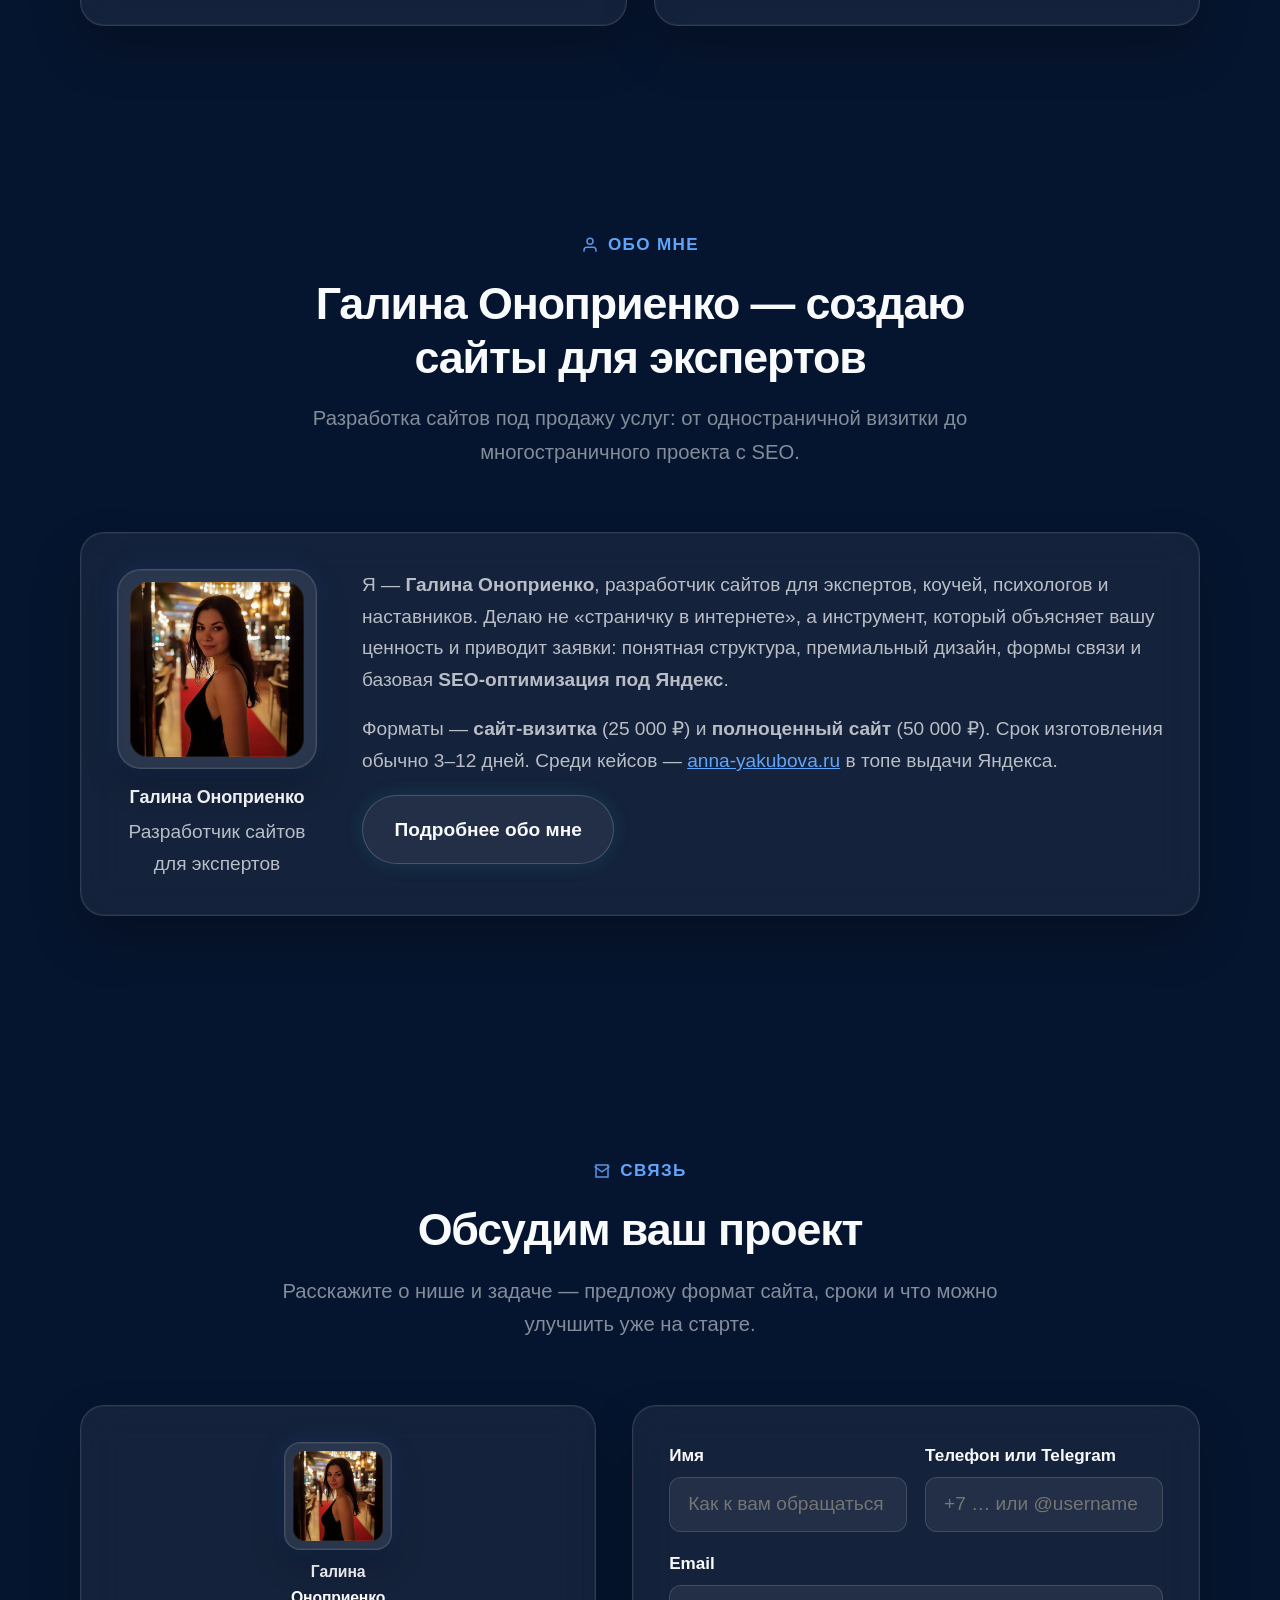
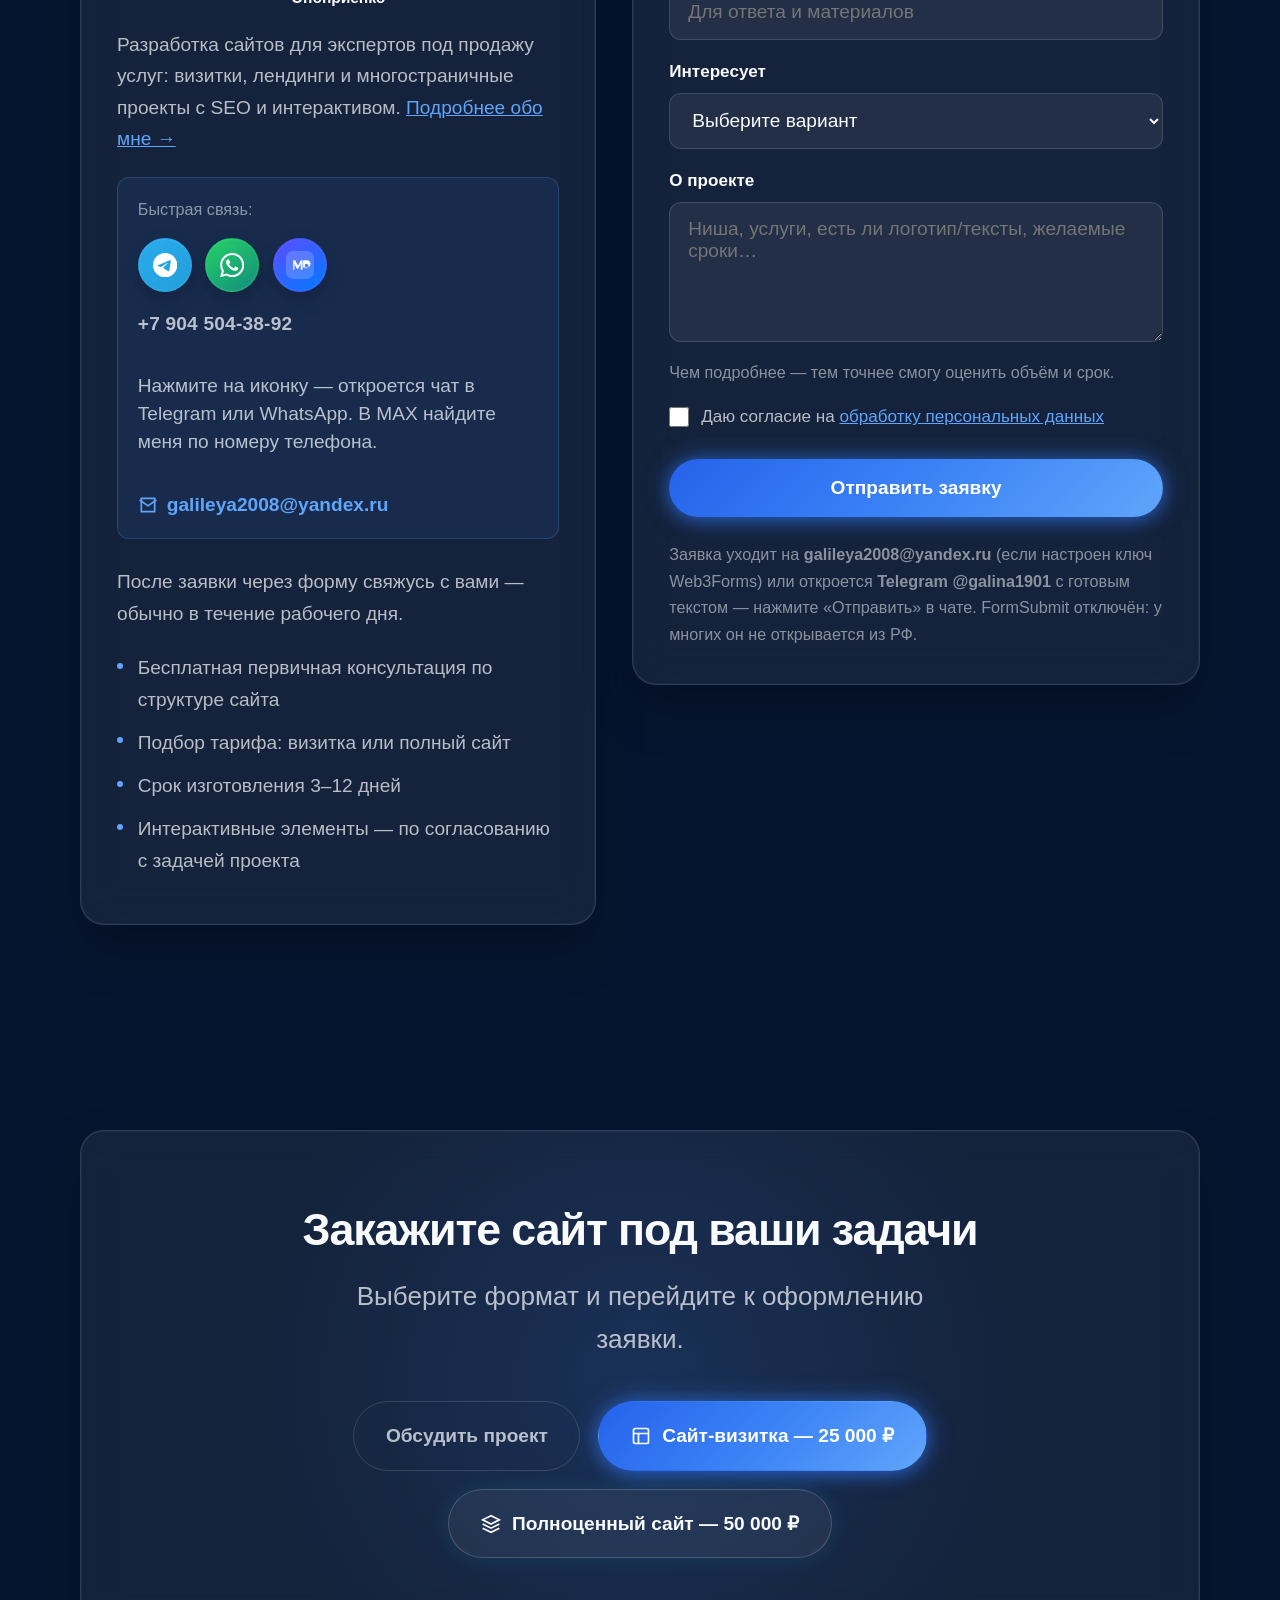
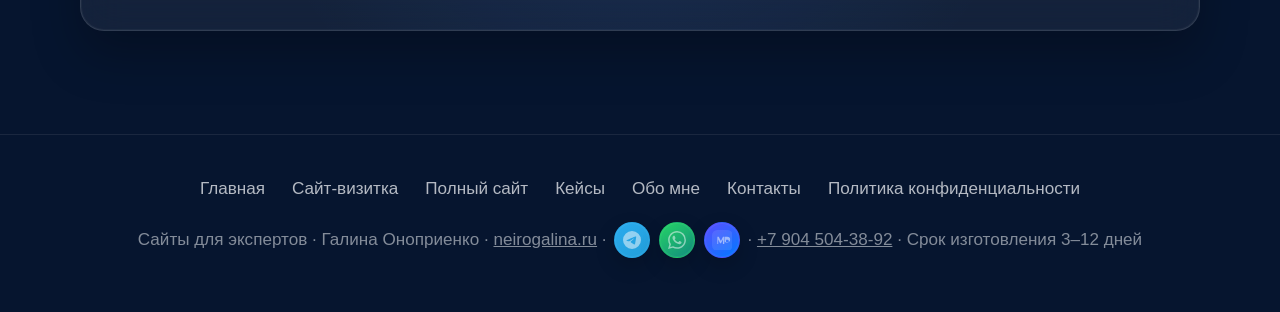
==== commit c7b218cf: "SITE LAB: лендинг /obuchenie/, sitemap и ссылка в nav Co-authored-by: Cursor <cursoragent@cursor.com" ====
--- a/index.html
+++ b/index.html
@@ -1629,6 +1629,7 @@
           <a href="#seo-legal" data-nav="seo-legal">SEO</a>
           <a href="o-mne/">Обо мне</a>
           <a href="kejsy/">Кейсы</a>
+          <a href="/obuchenie/">Обучение</a>
           <a href="#contact" data-nav="contact">Контакты</a>
         </div>
         <a class="ng-nav-cta" href="#contact">Обсудить</a>
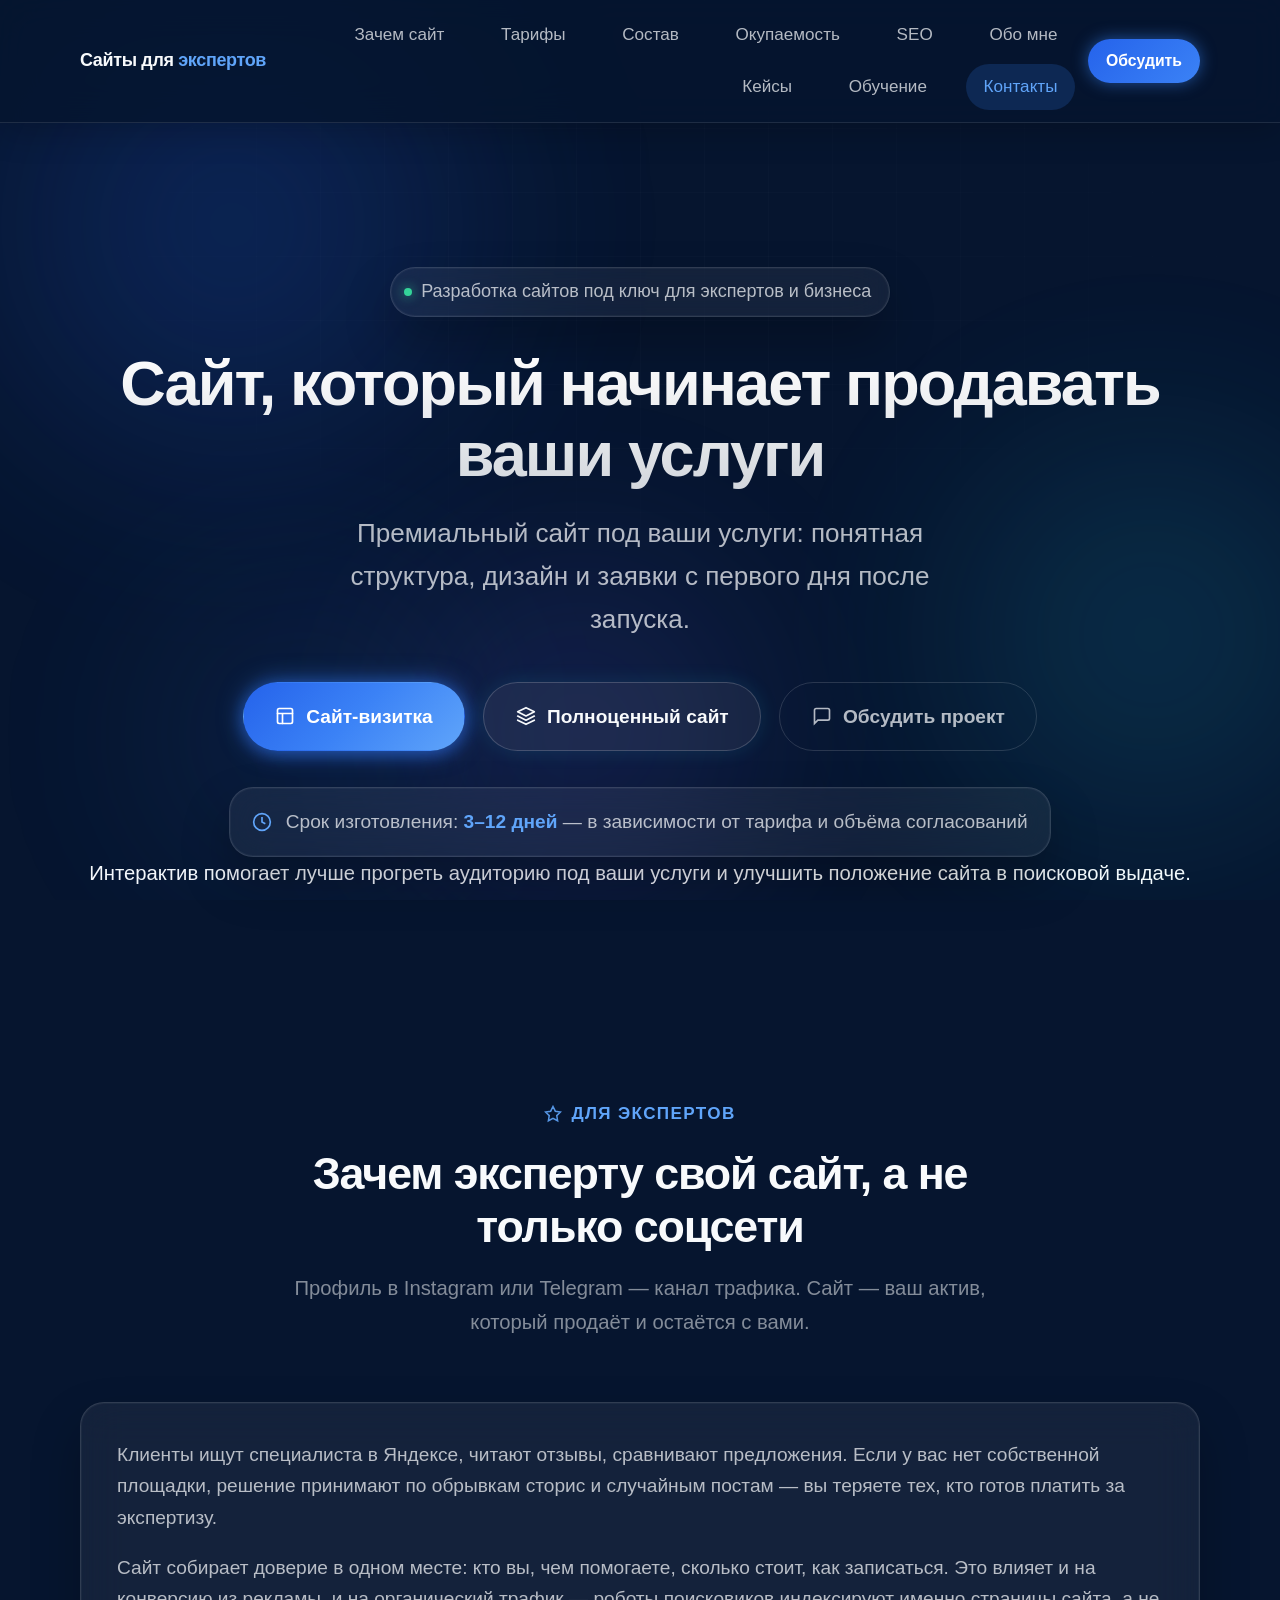
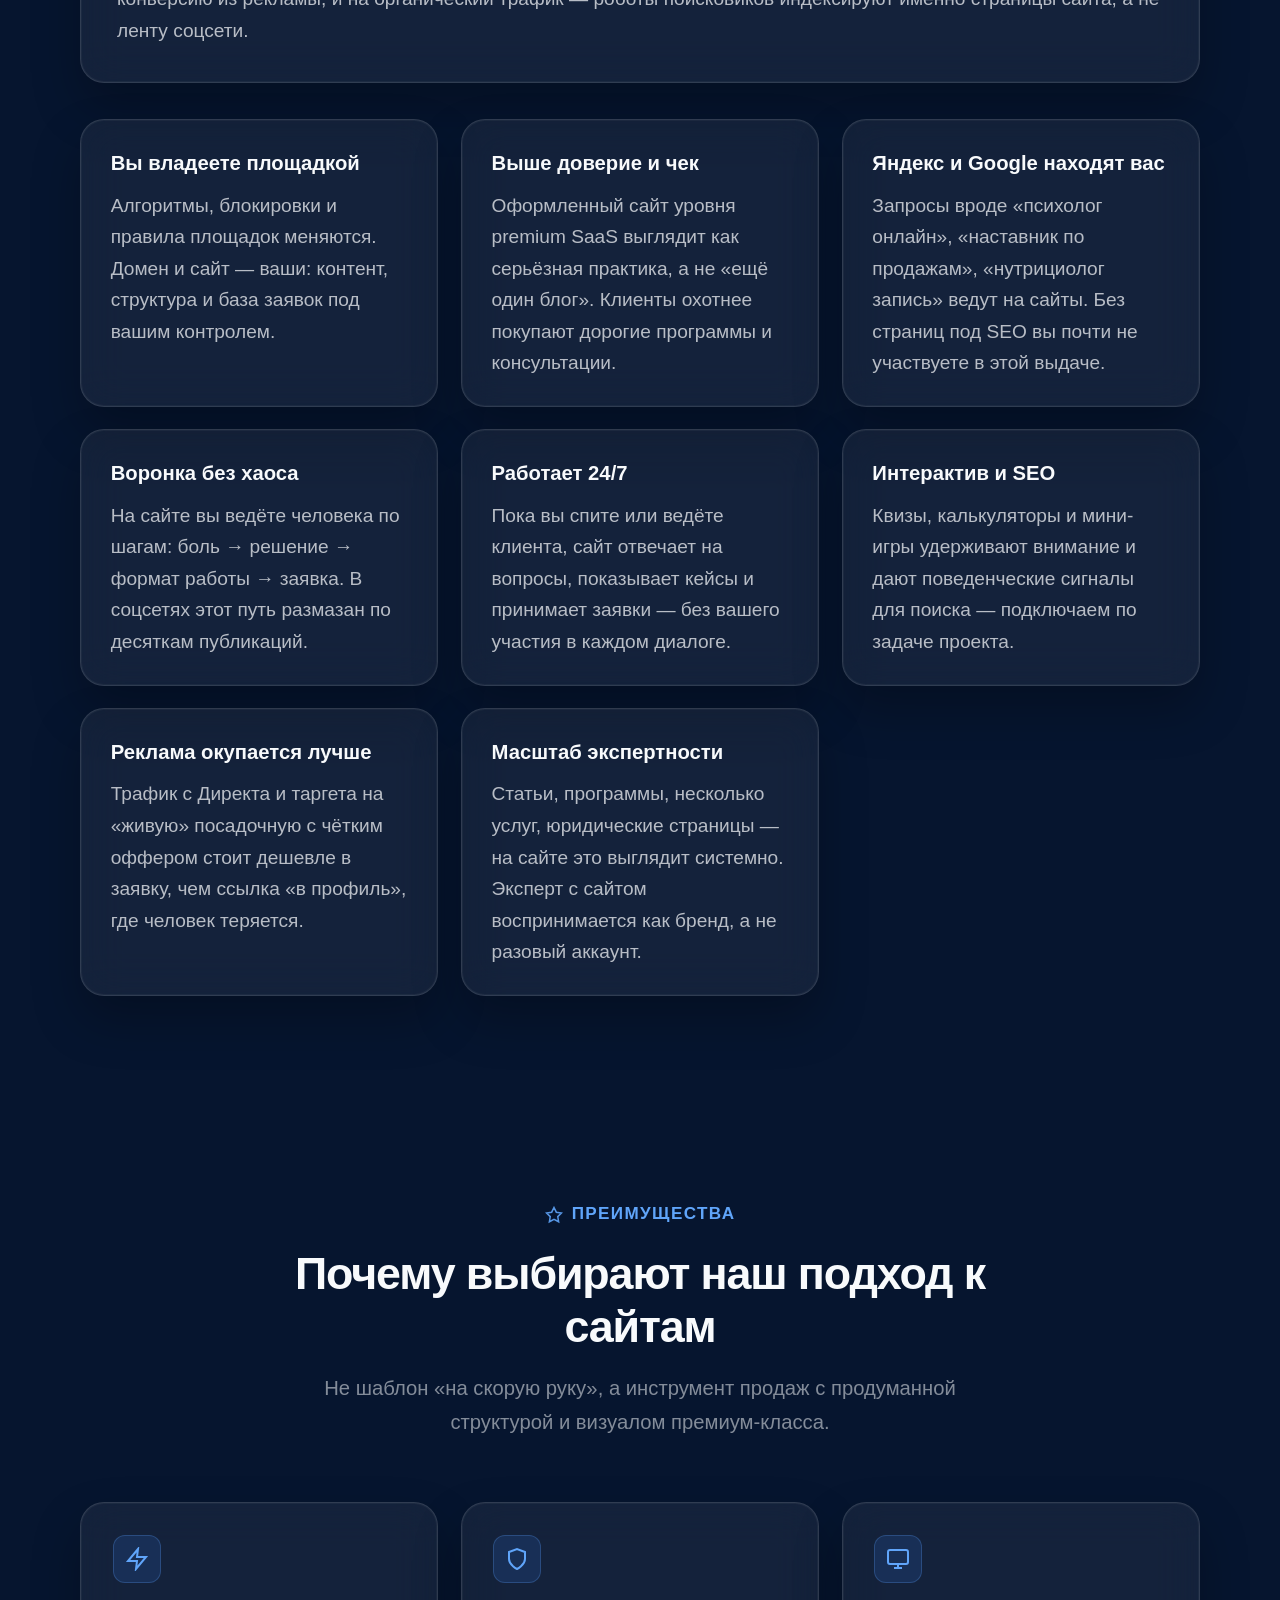
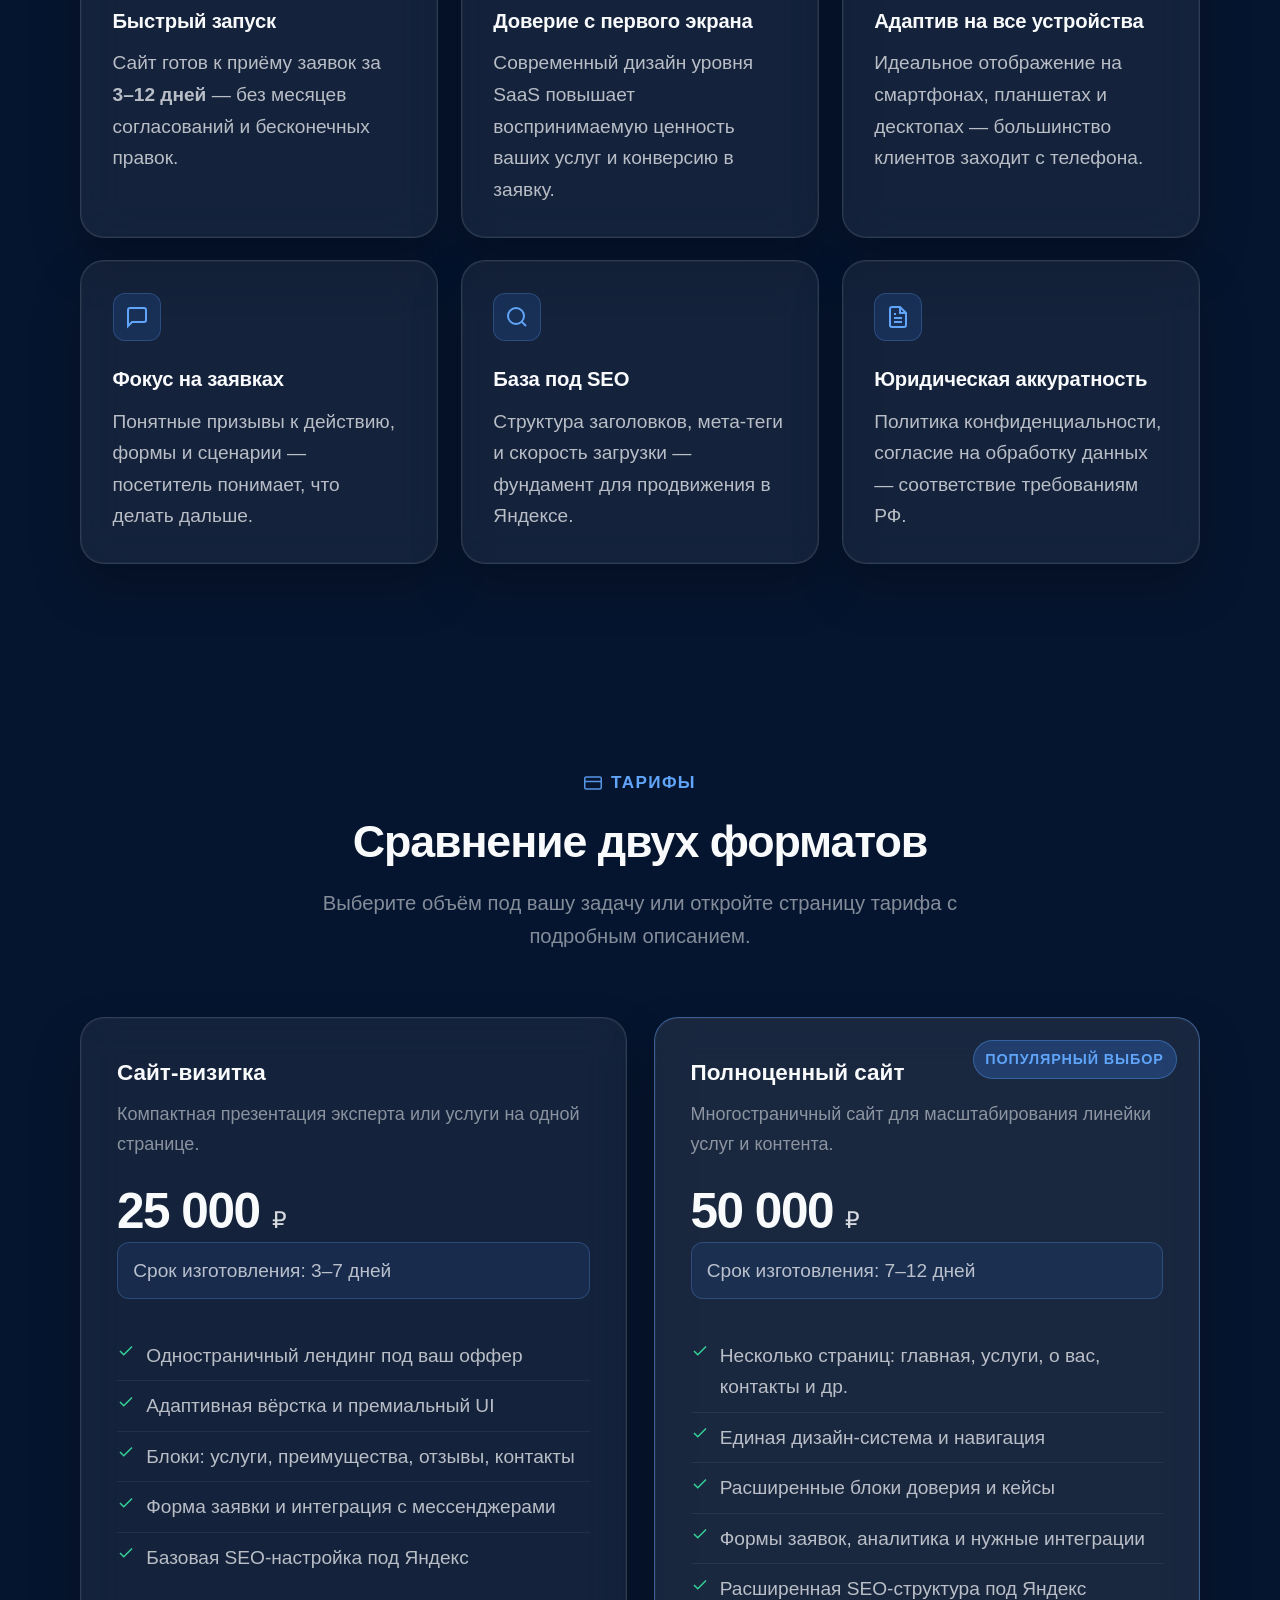
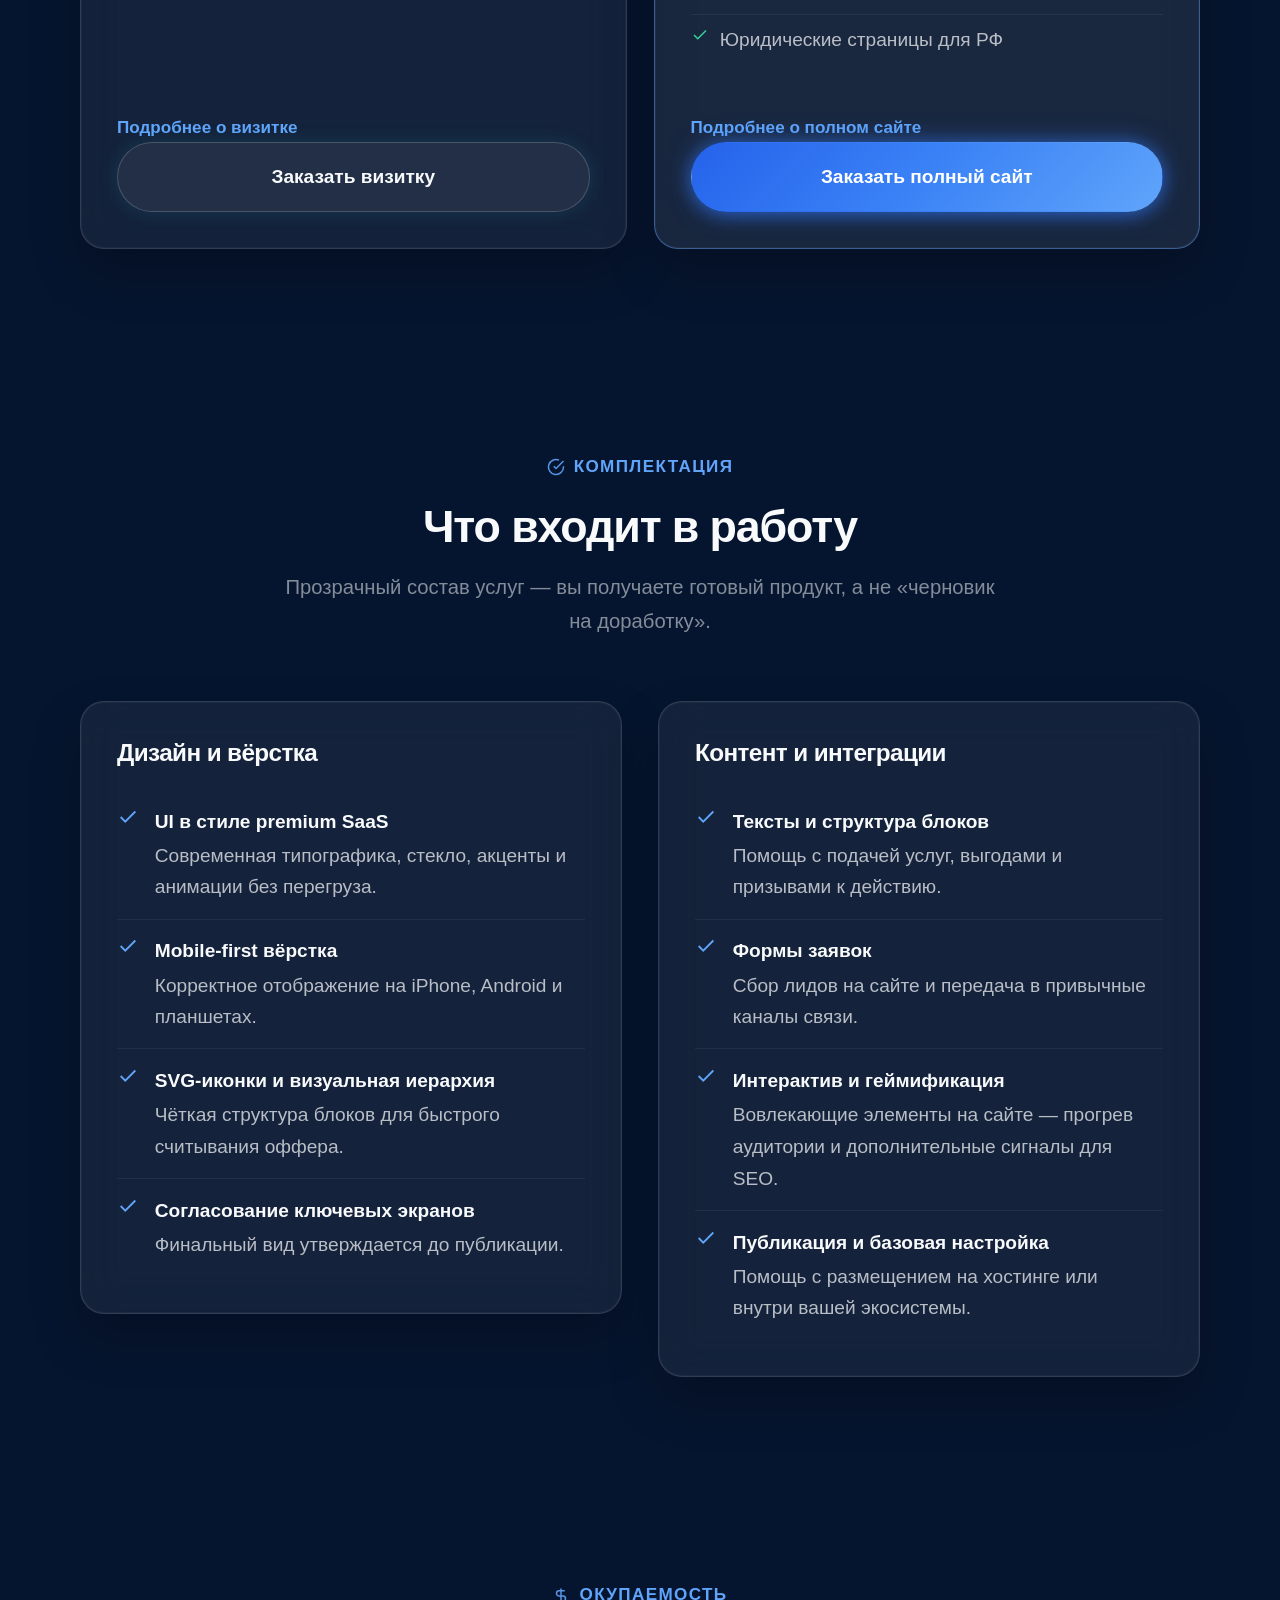
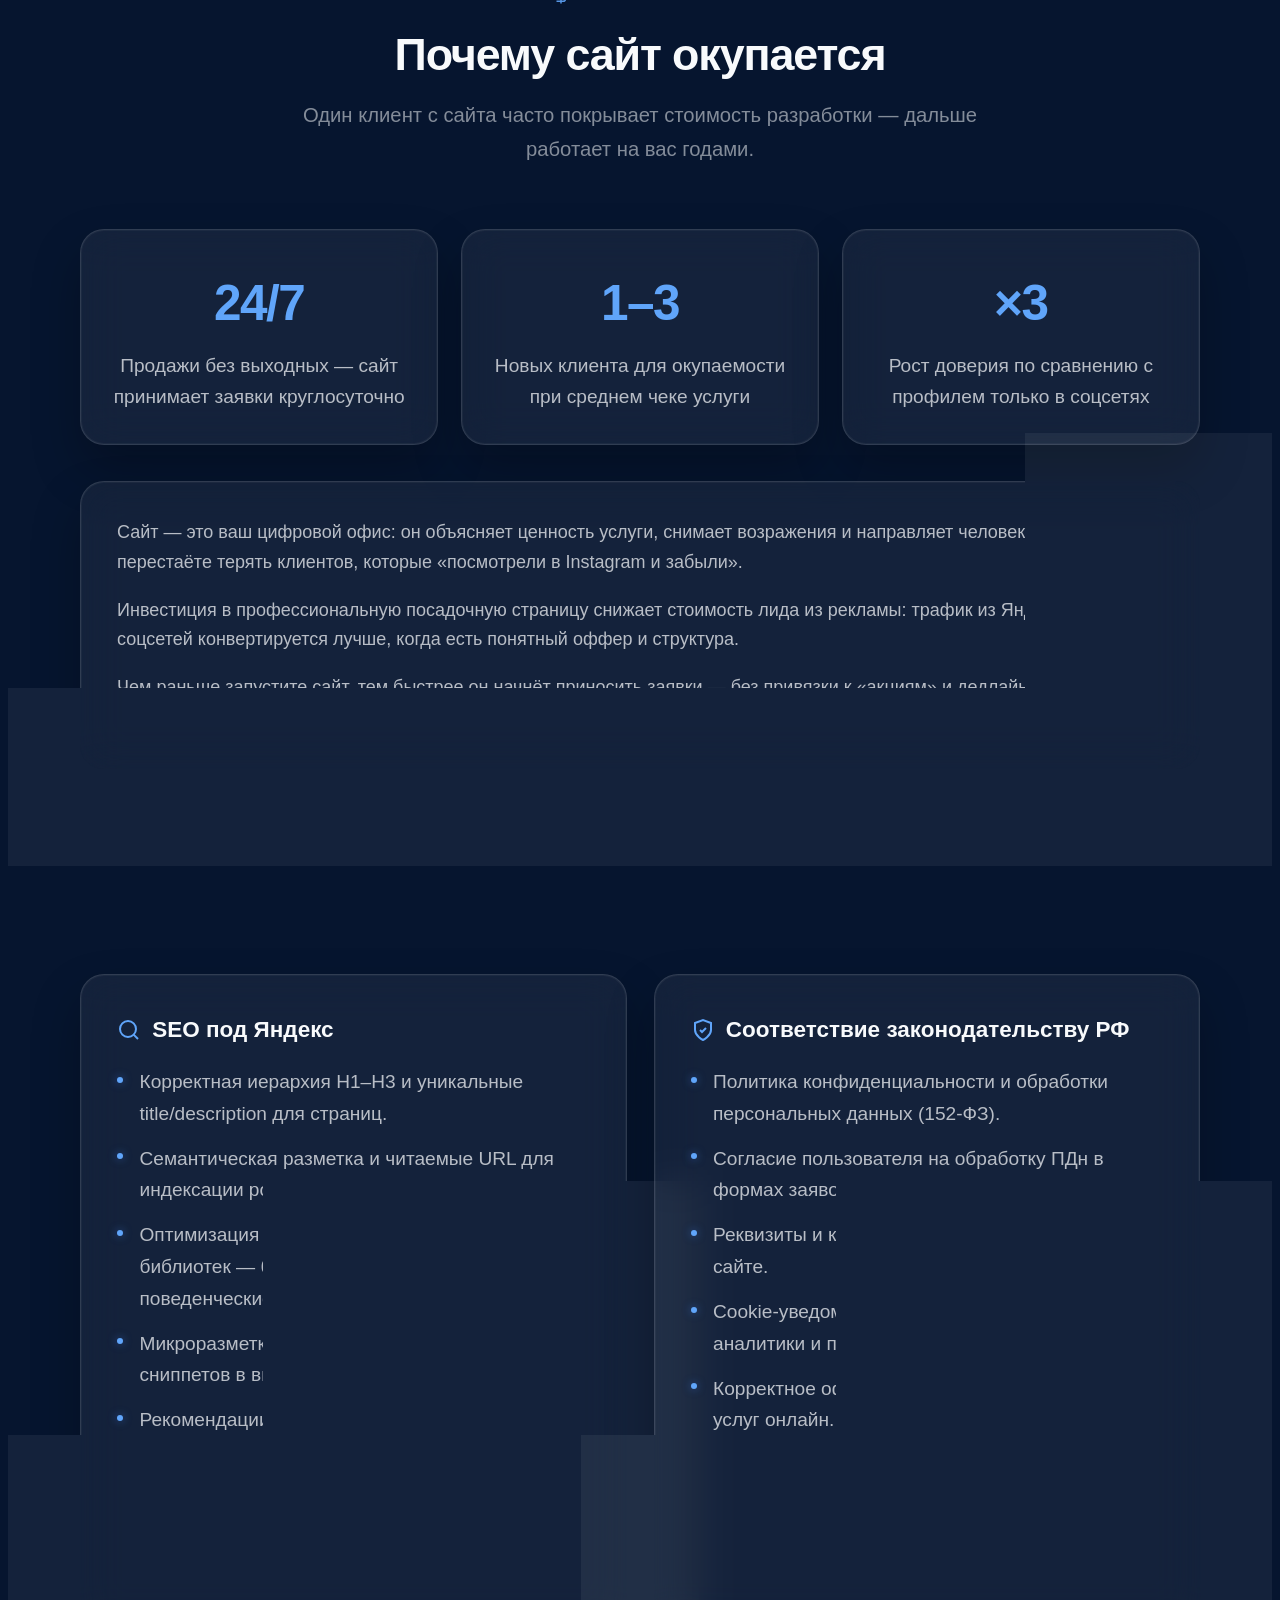
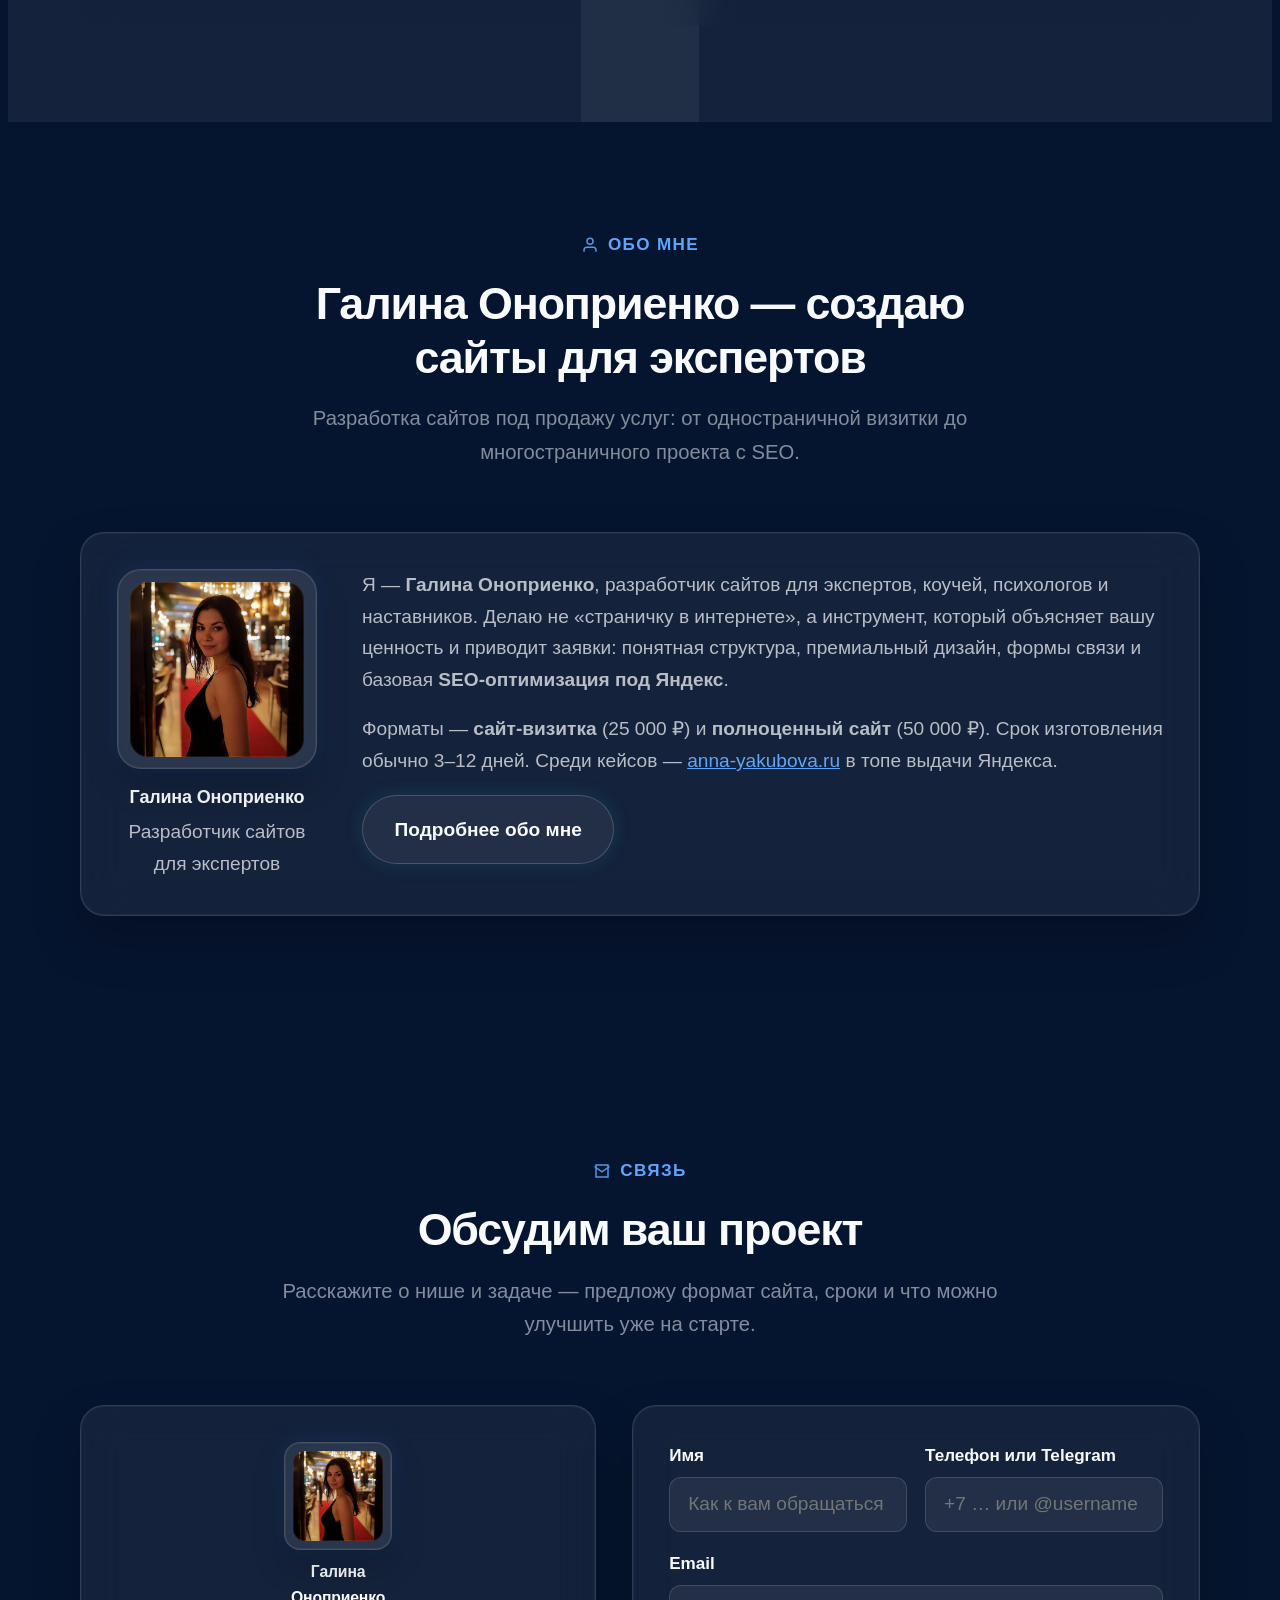
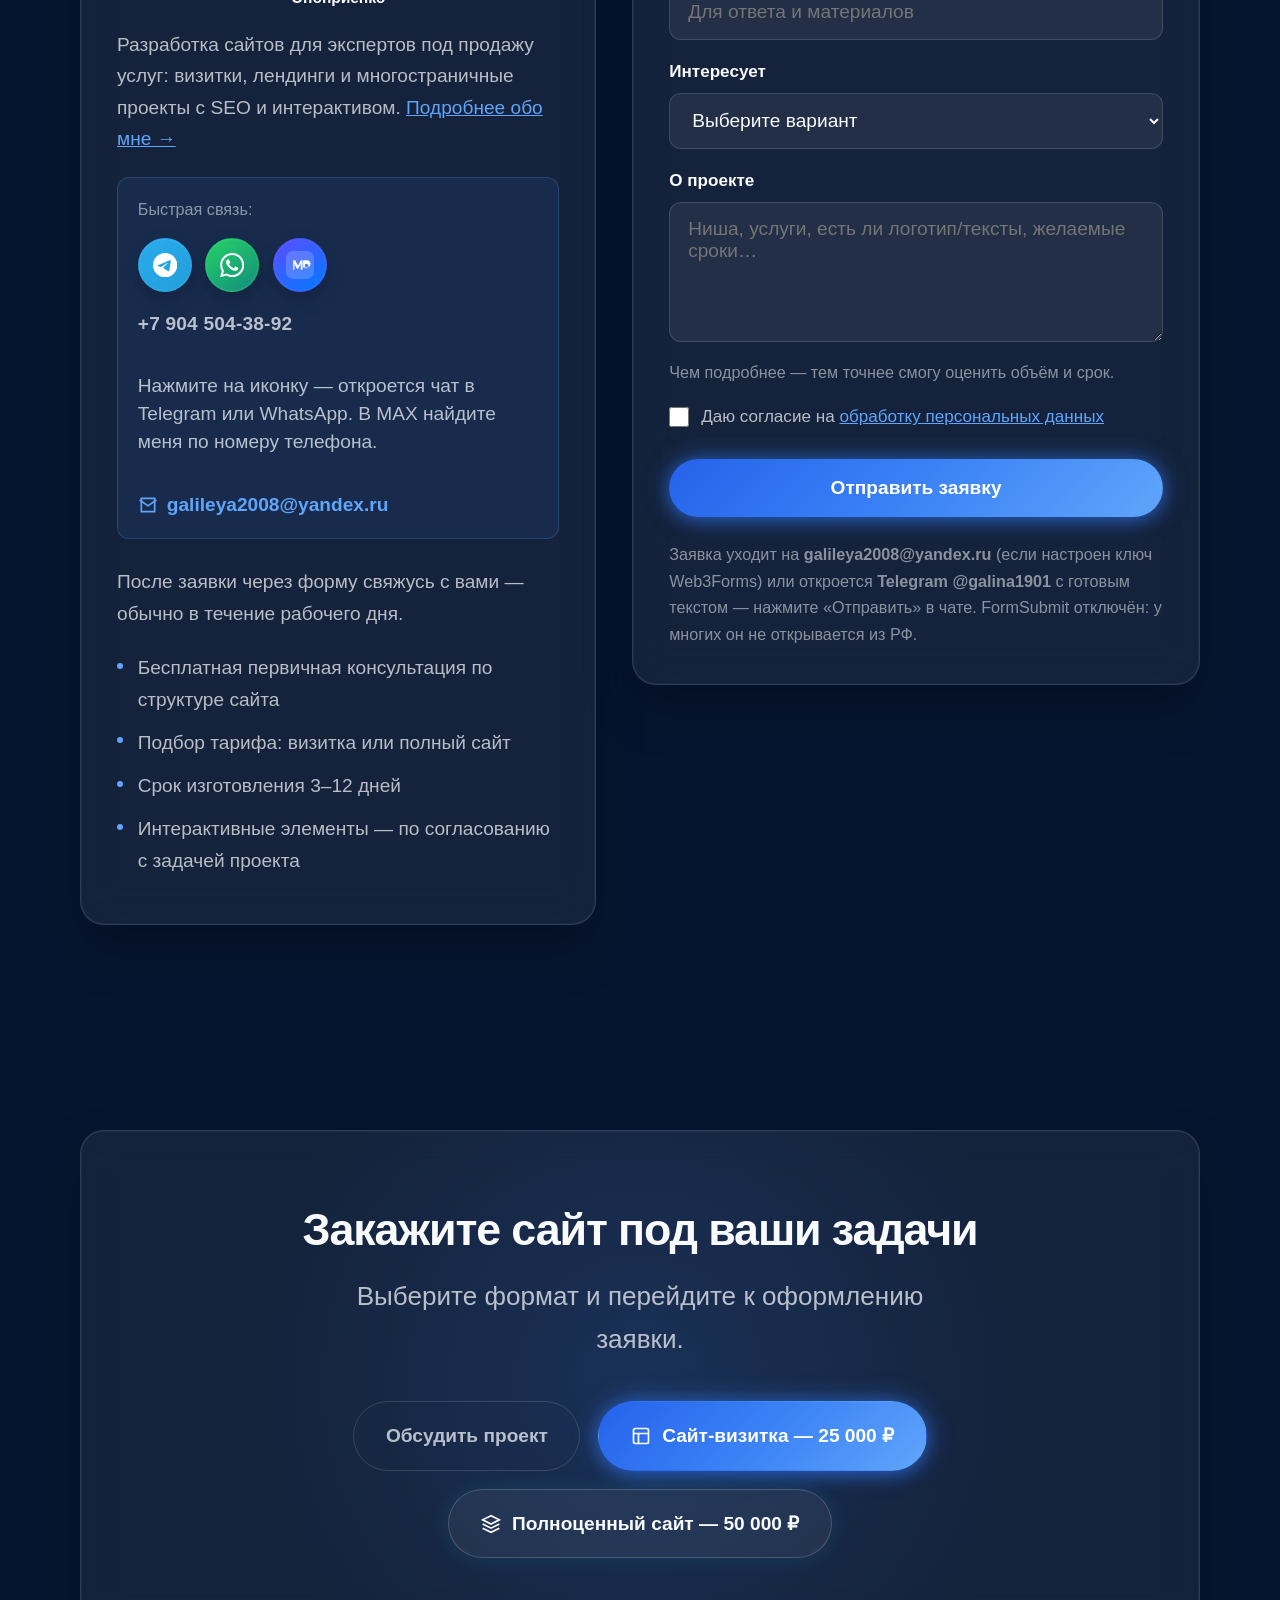
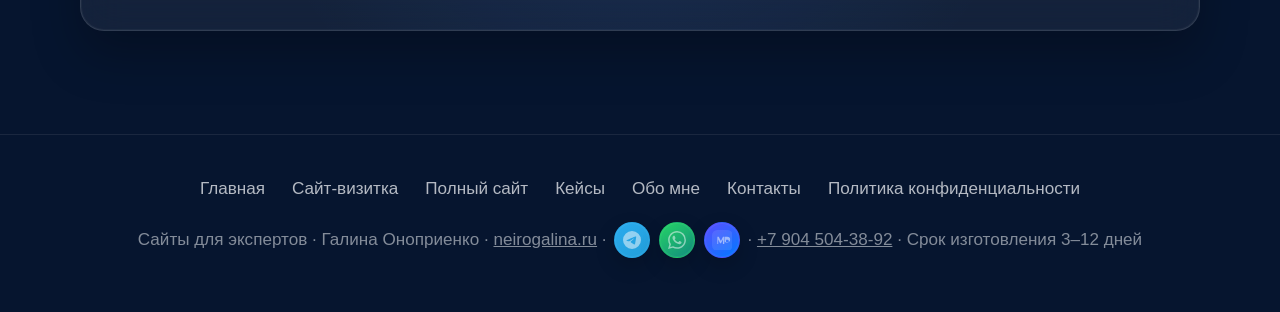
==== commit 7050529f: "Кнопка «наверх» на всех страницах сайта Co-authored-by: Cursor <cursoragent@cursor.com>" ====
--- a/index.html
+++ b/index.html
@@ -21,6 +21,7 @@
   <link rel="icon" href="/favicon.svg" type="image/svg+xml">
   <link rel="shortcut icon" href="/favicon.ico">
   <link rel="apple-touch-icon" href="/apple-touch-icon.png">
+  <link rel="stylesheet" href="/assets/css/back-to-top.css">
   <meta property="og:type" content="website">
   <meta property="og:locale" content="ru_RU">
   <meta property="og:site_name" content="Сайты для экспертов — Галина Оноприенко">
@@ -2327,6 +2328,7 @@
       sections.forEach(function (el) { observer.observe(el); });
     })();
   </script>
+  <script src="/assets/js/back-to-top.js" defer></script>
   <!-- Yandex.Metrika counter -->
   <script type="text/javascript">
     (function(m,e,t,r,i,k,a){
--- a/assets/css/back-to-top.css
+++ b/assets/css/back-to-top.css
@@ -0,0 +1,67 @@
+.ng-back-top {
+  position: fixed;
+  bottom: clamp(1rem, 3vw, 1.75rem);
+  right: clamp(1rem, 3vw, 1.75rem);
+  z-index: 95;
+  width: 3rem;
+  height: 3rem;
+  padding: 0;
+  border: 1px solid rgba(255, 255, 255, 0.14);
+  border-radius: 50%;
+  background: rgba(6, 21, 47, 0.88);
+  backdrop-filter: blur(14px);
+  -webkit-backdrop-filter: blur(14px);
+  color: #f8fafc;
+  cursor: pointer;
+  display: flex;
+  align-items: center;
+  justify-content: center;
+  opacity: 0;
+  visibility: hidden;
+  pointer-events: none;
+  transform: translateY(0.75rem);
+  transition:
+    opacity 0.35s cubic-bezier(0.22, 1, 0.36, 1),
+    transform 0.35s cubic-bezier(0.22, 1, 0.36, 1),
+    visibility 0.35s,
+    border-color 0.2s,
+    box-shadow 0.2s;
+  box-shadow:
+    0 4px 24px rgba(96, 165, 250, 0.22),
+    inset 0 1px 0 rgba(255, 255, 255, 0.08);
+}
+
+.ng-back-top.is-visible {
+  opacity: 1;
+  visibility: visible;
+  pointer-events: auto;
+  transform: translateY(0);
+}
+
+.ng-back-top:hover {
+  border-color: rgba(96, 165, 250, 0.55);
+  box-shadow:
+    0 6px 32px rgba(96, 165, 250, 0.35),
+    inset 0 1px 0 rgba(255, 255, 255, 0.1);
+}
+
+.ng-back-top:focus-visible {
+  outline: 2px solid #22d3ee;
+  outline-offset: 3px;
+}
+
+.ng-back-top__icon {
+  width: 1.25rem;
+  height: 1.25rem;
+  display: block;
+}
+
+@media (prefers-reduced-motion: reduce) {
+  .ng-back-top {
+    transition: none;
+  }
+
+  html:focus-within {
+    scroll-behavior: auto;
+  }
+}
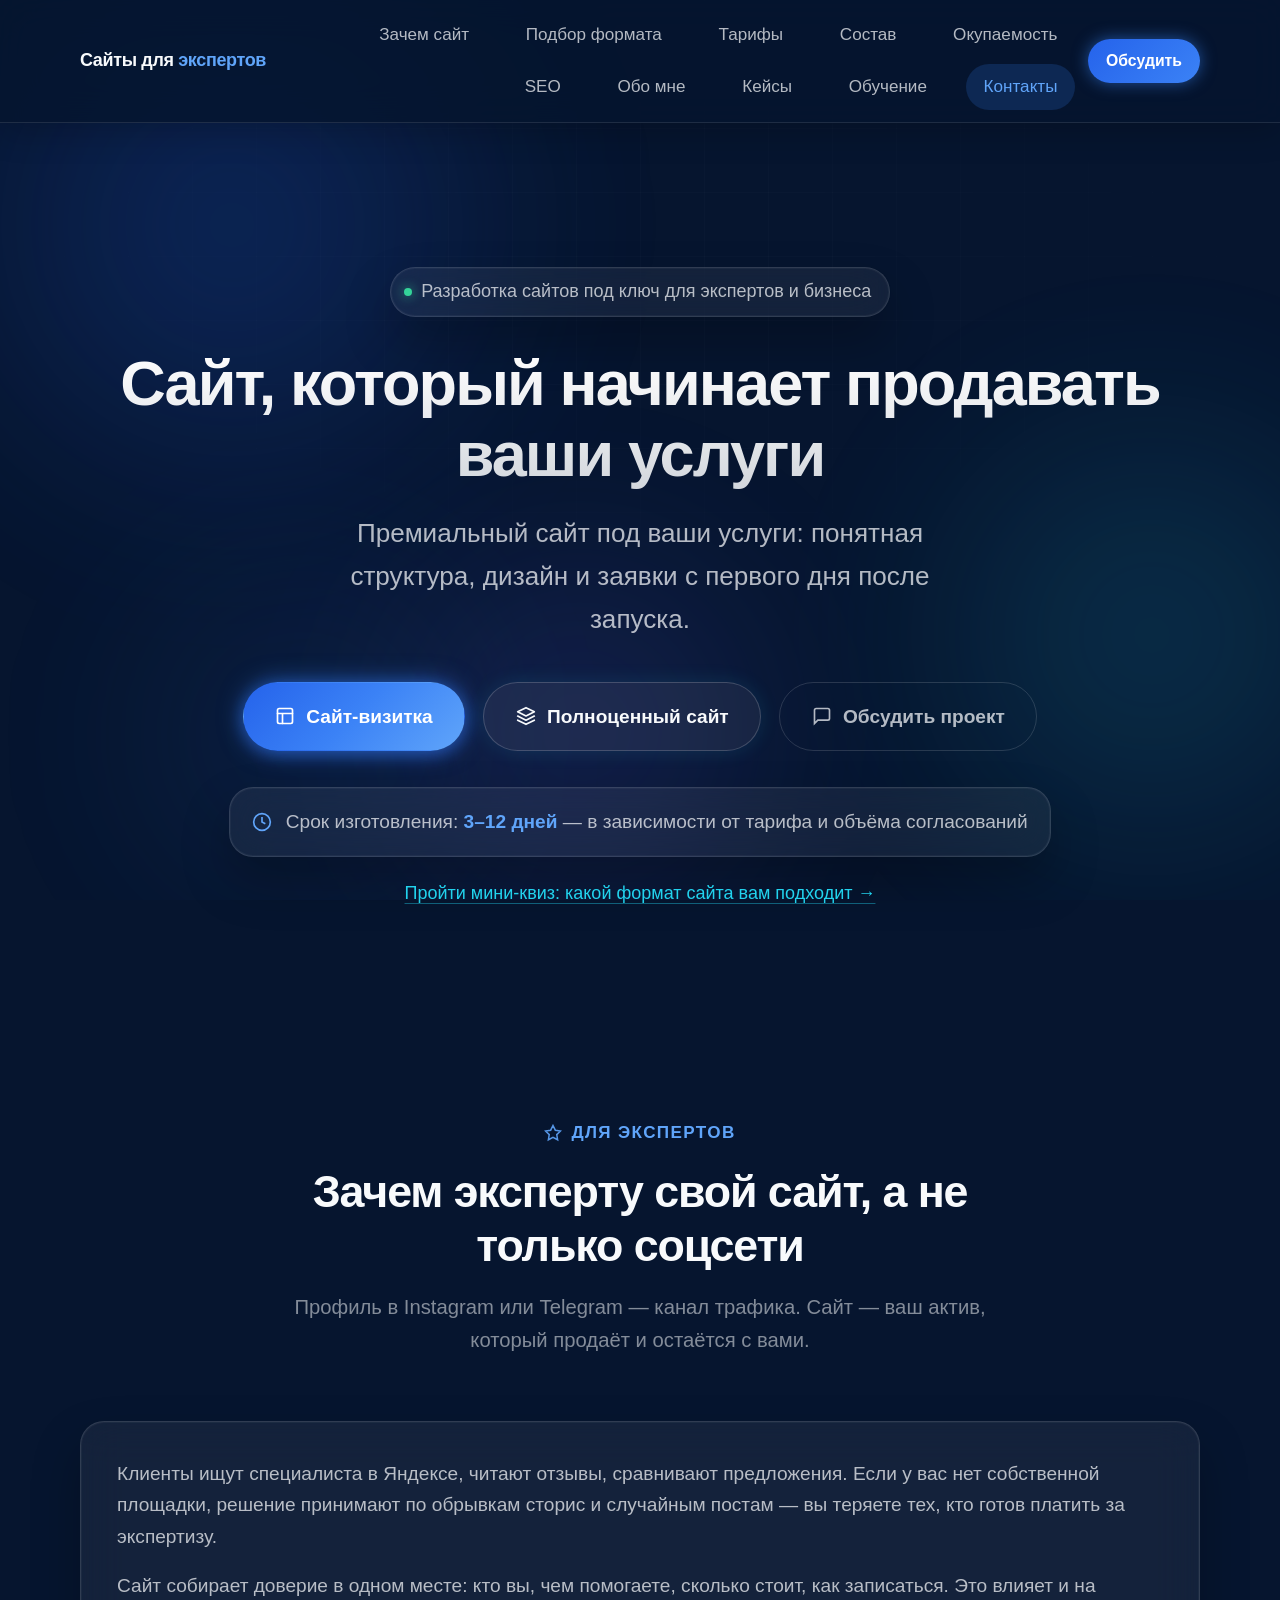
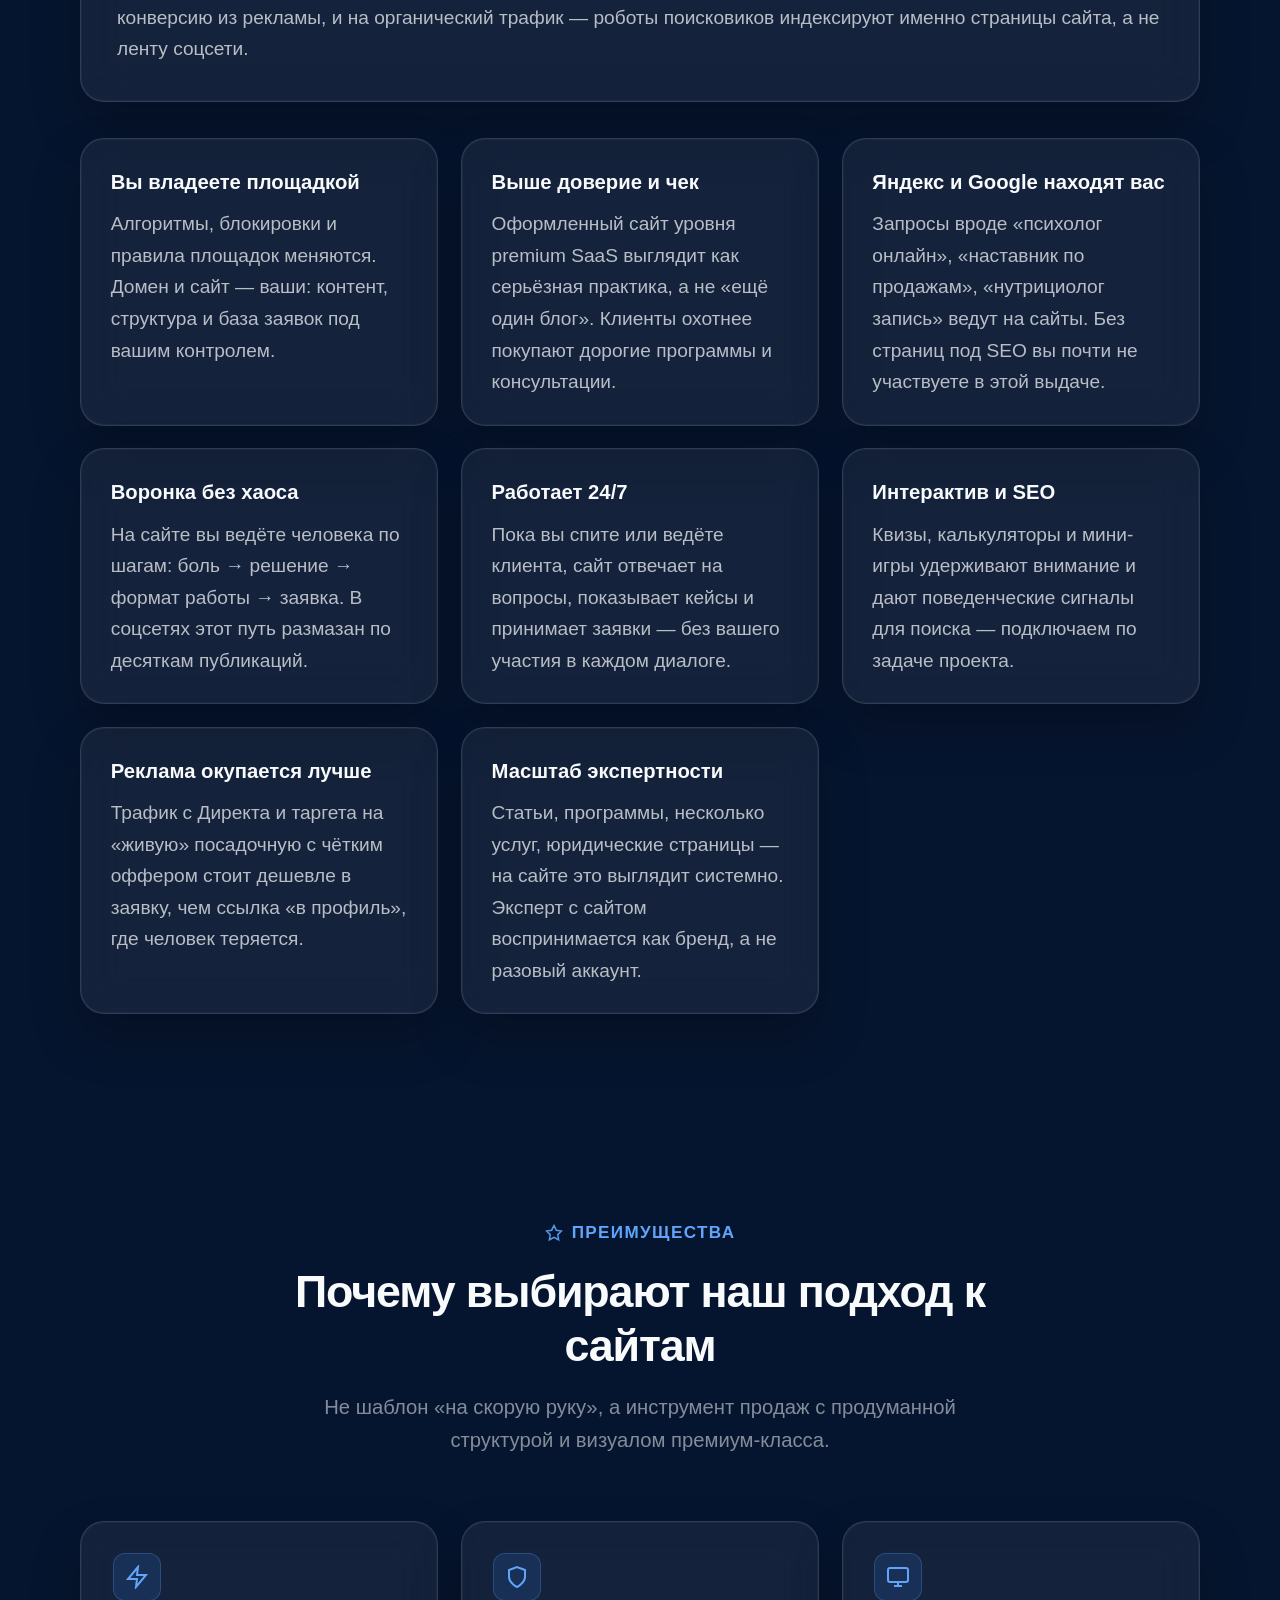
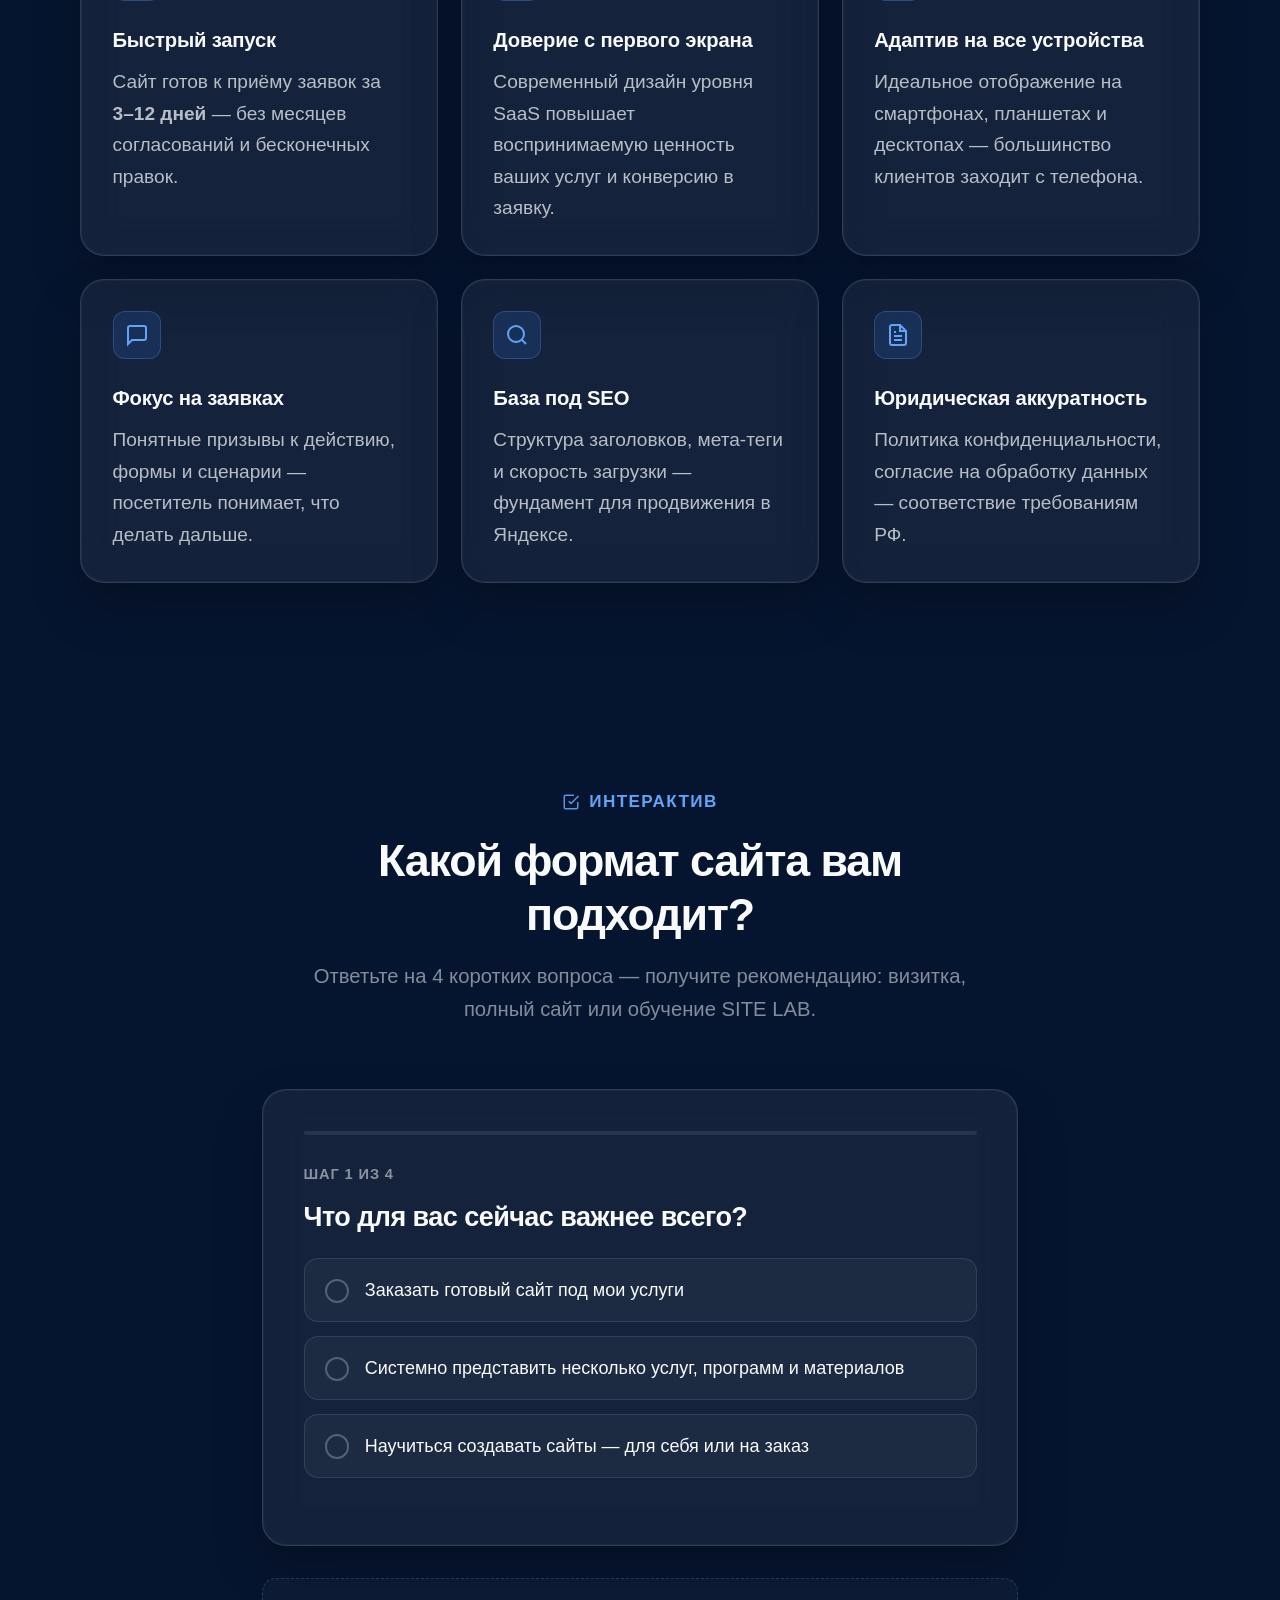
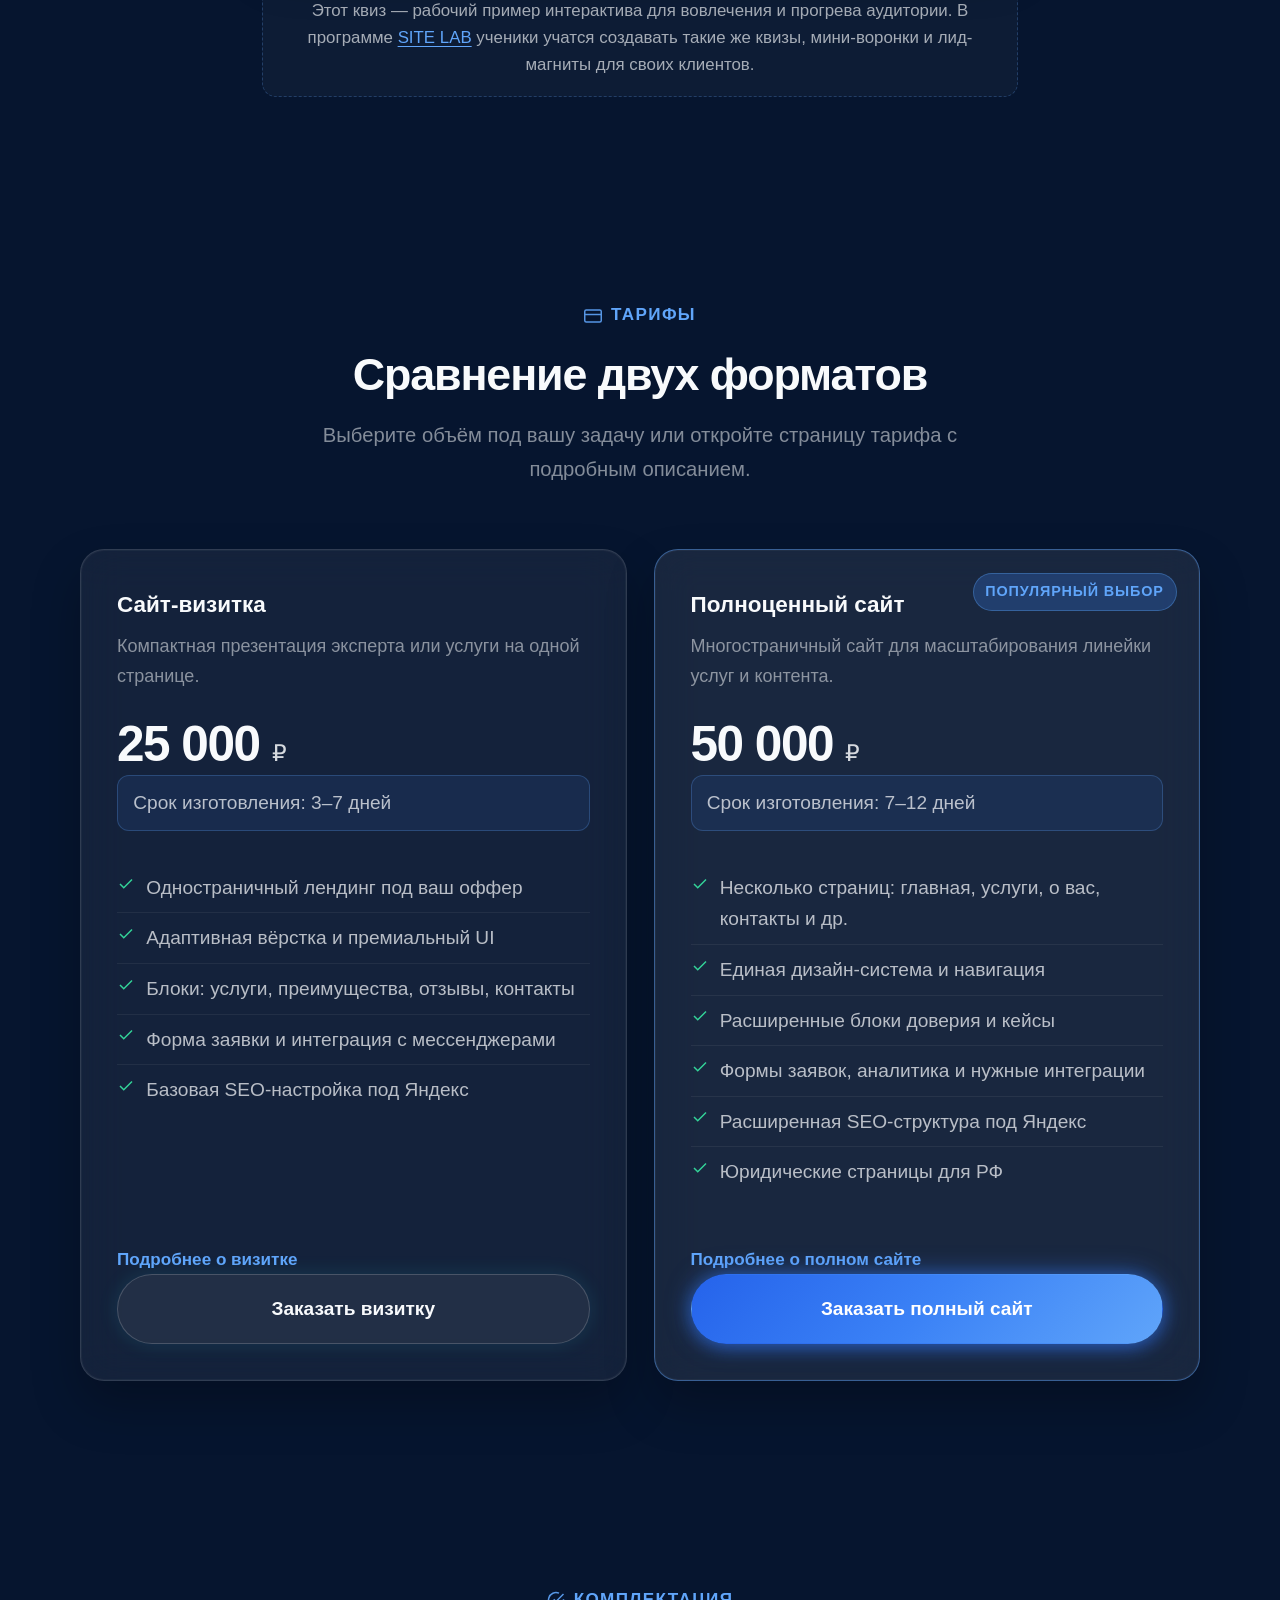
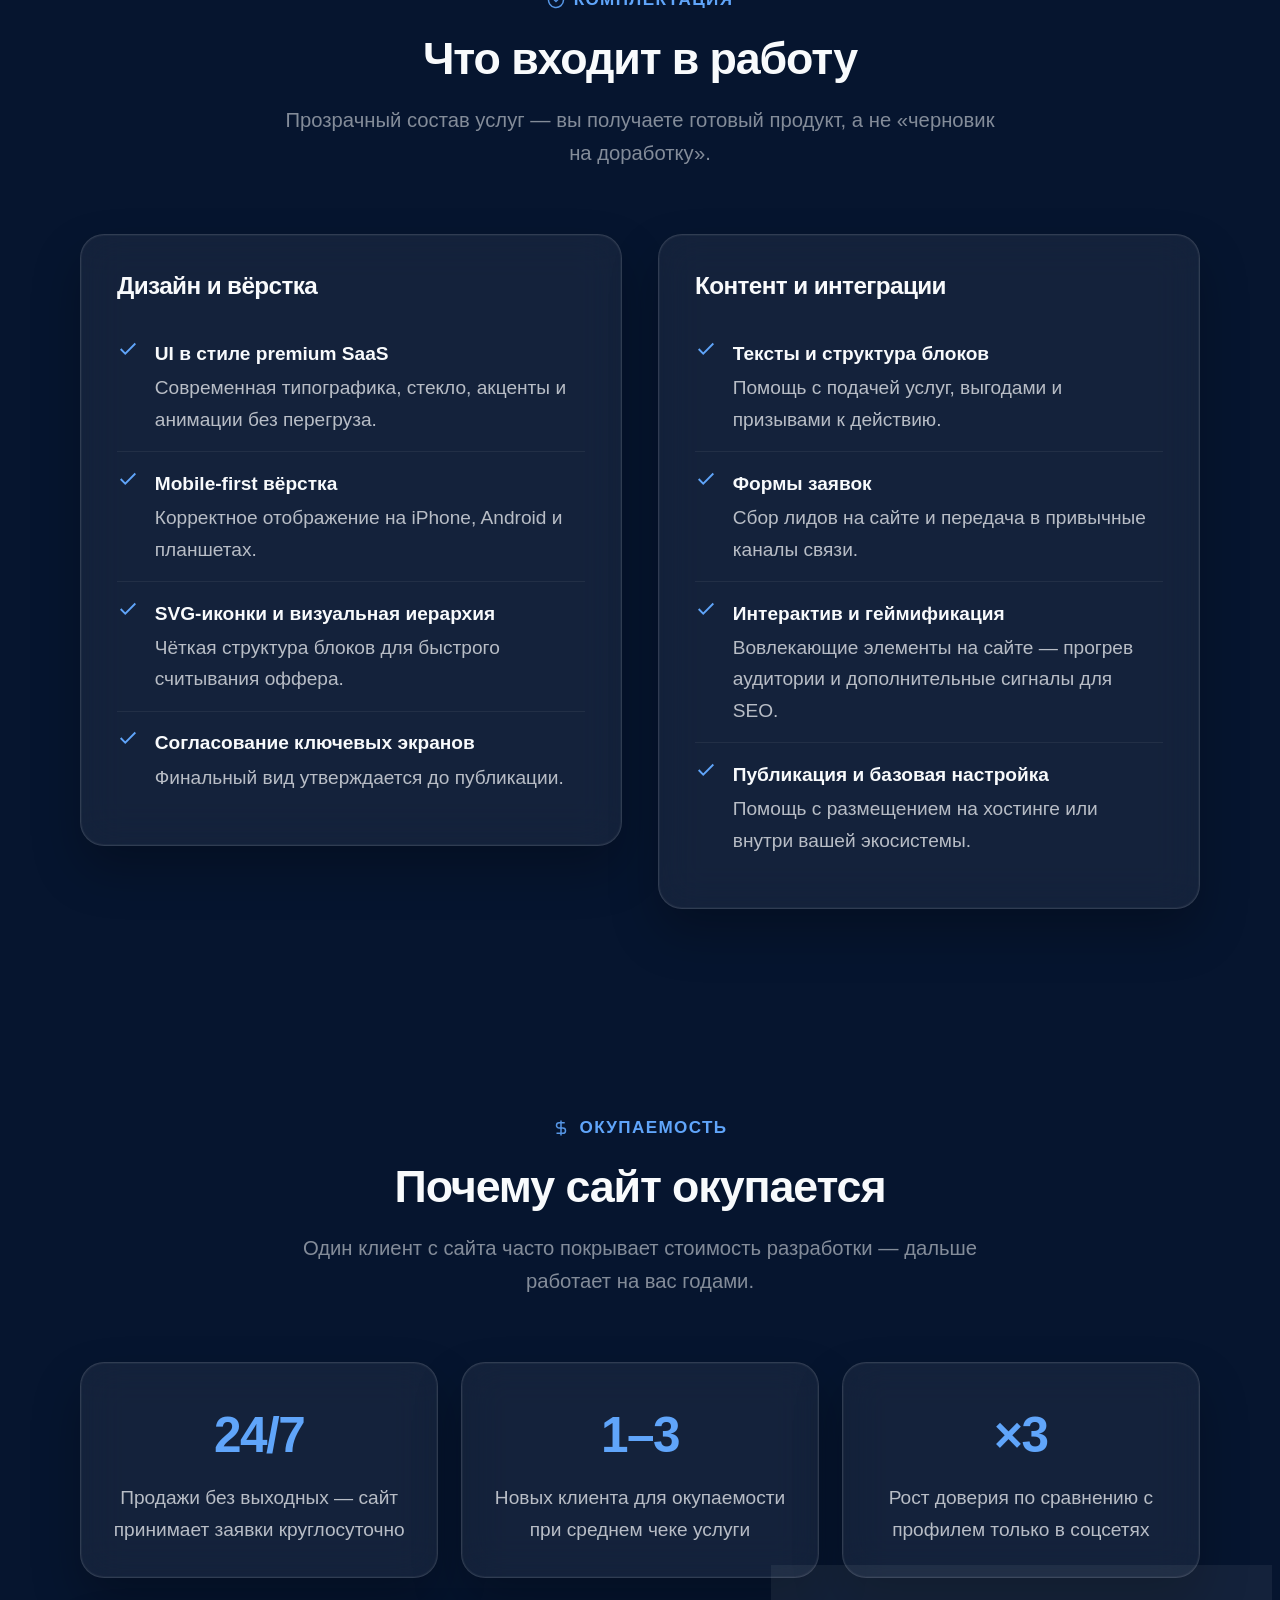
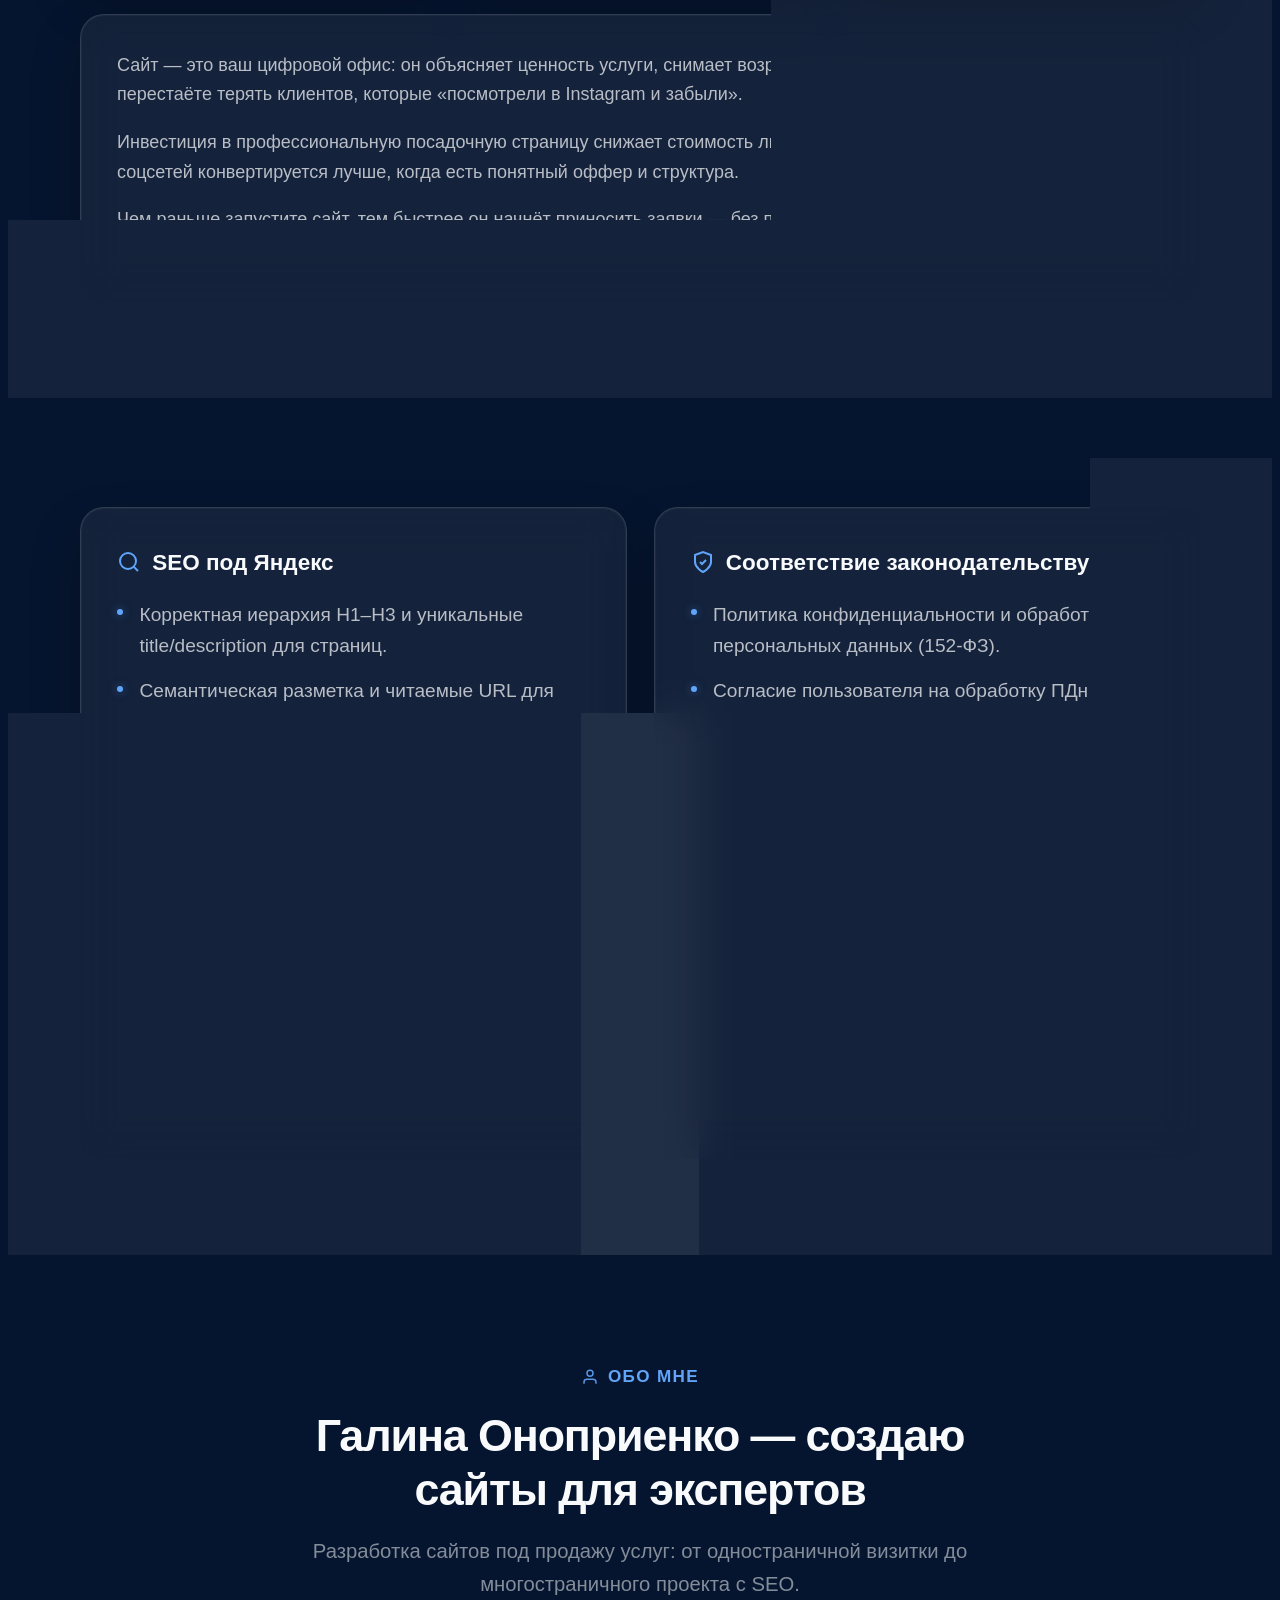
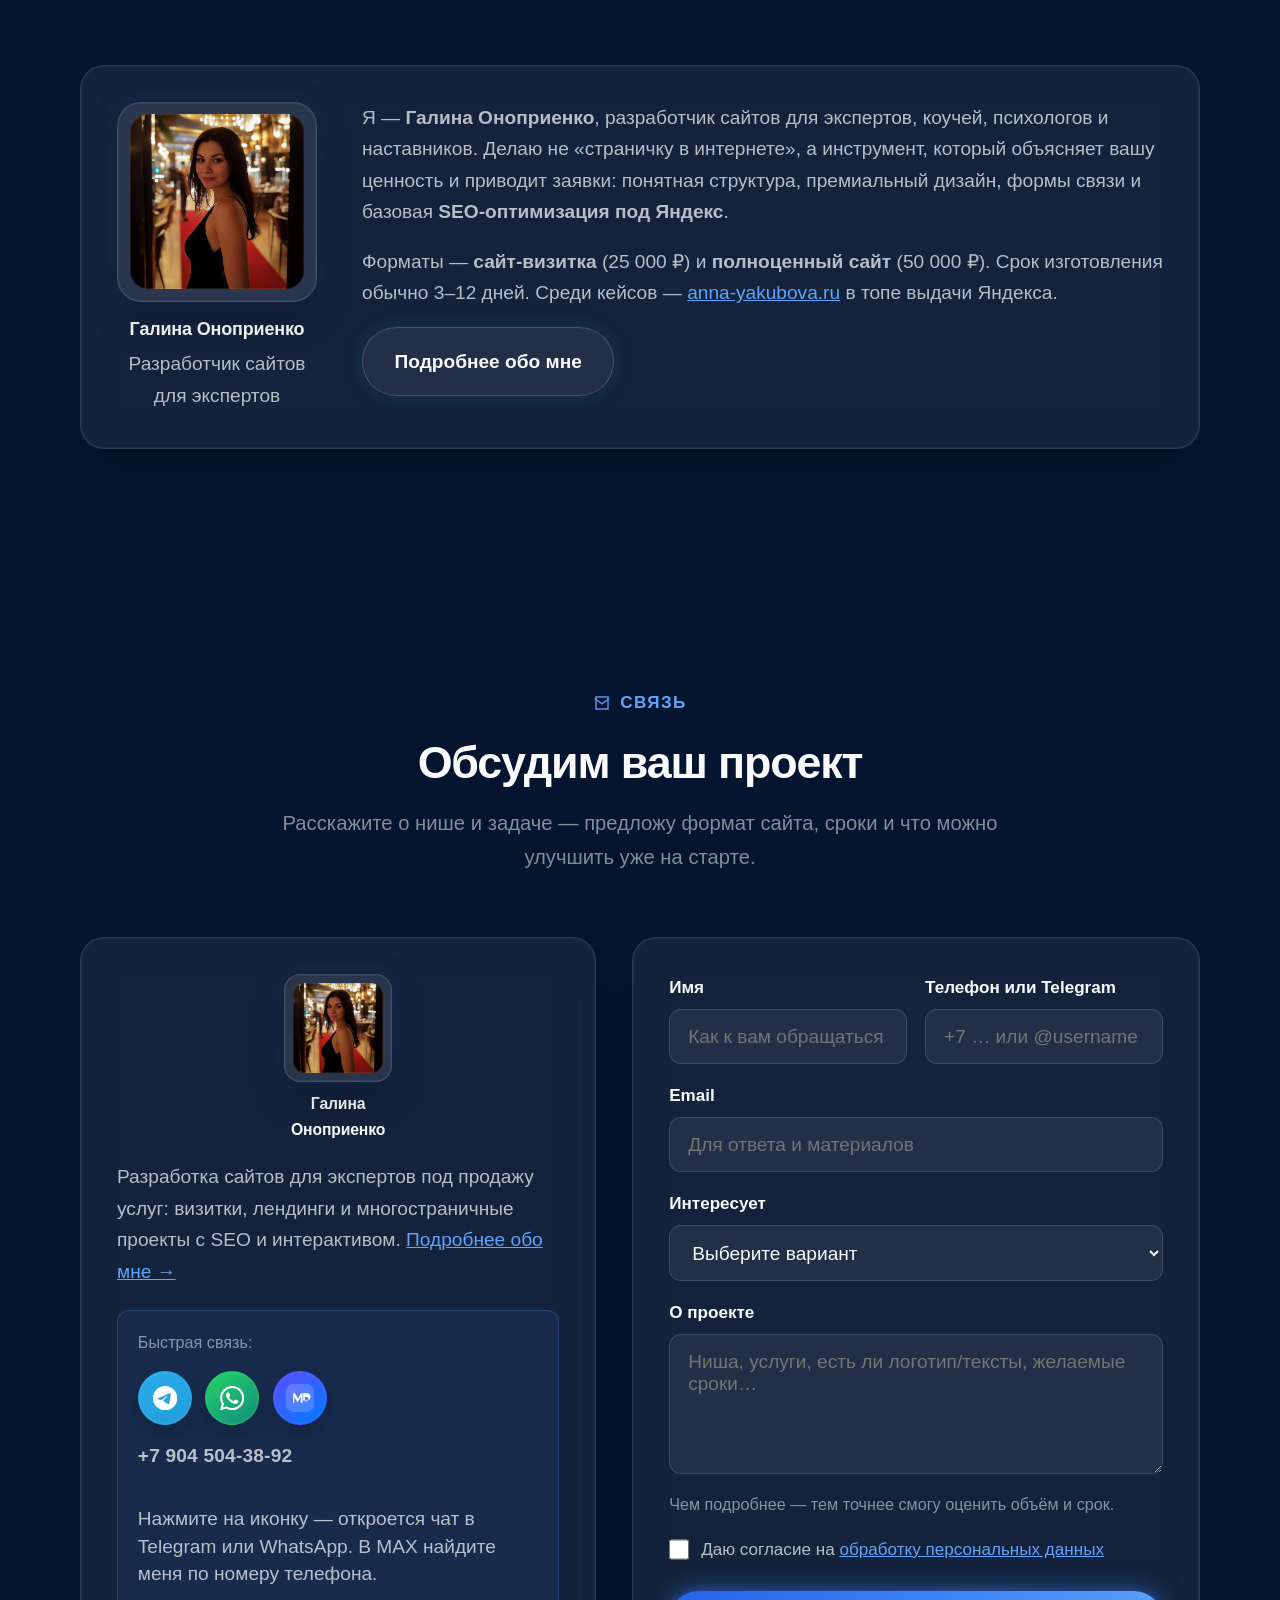
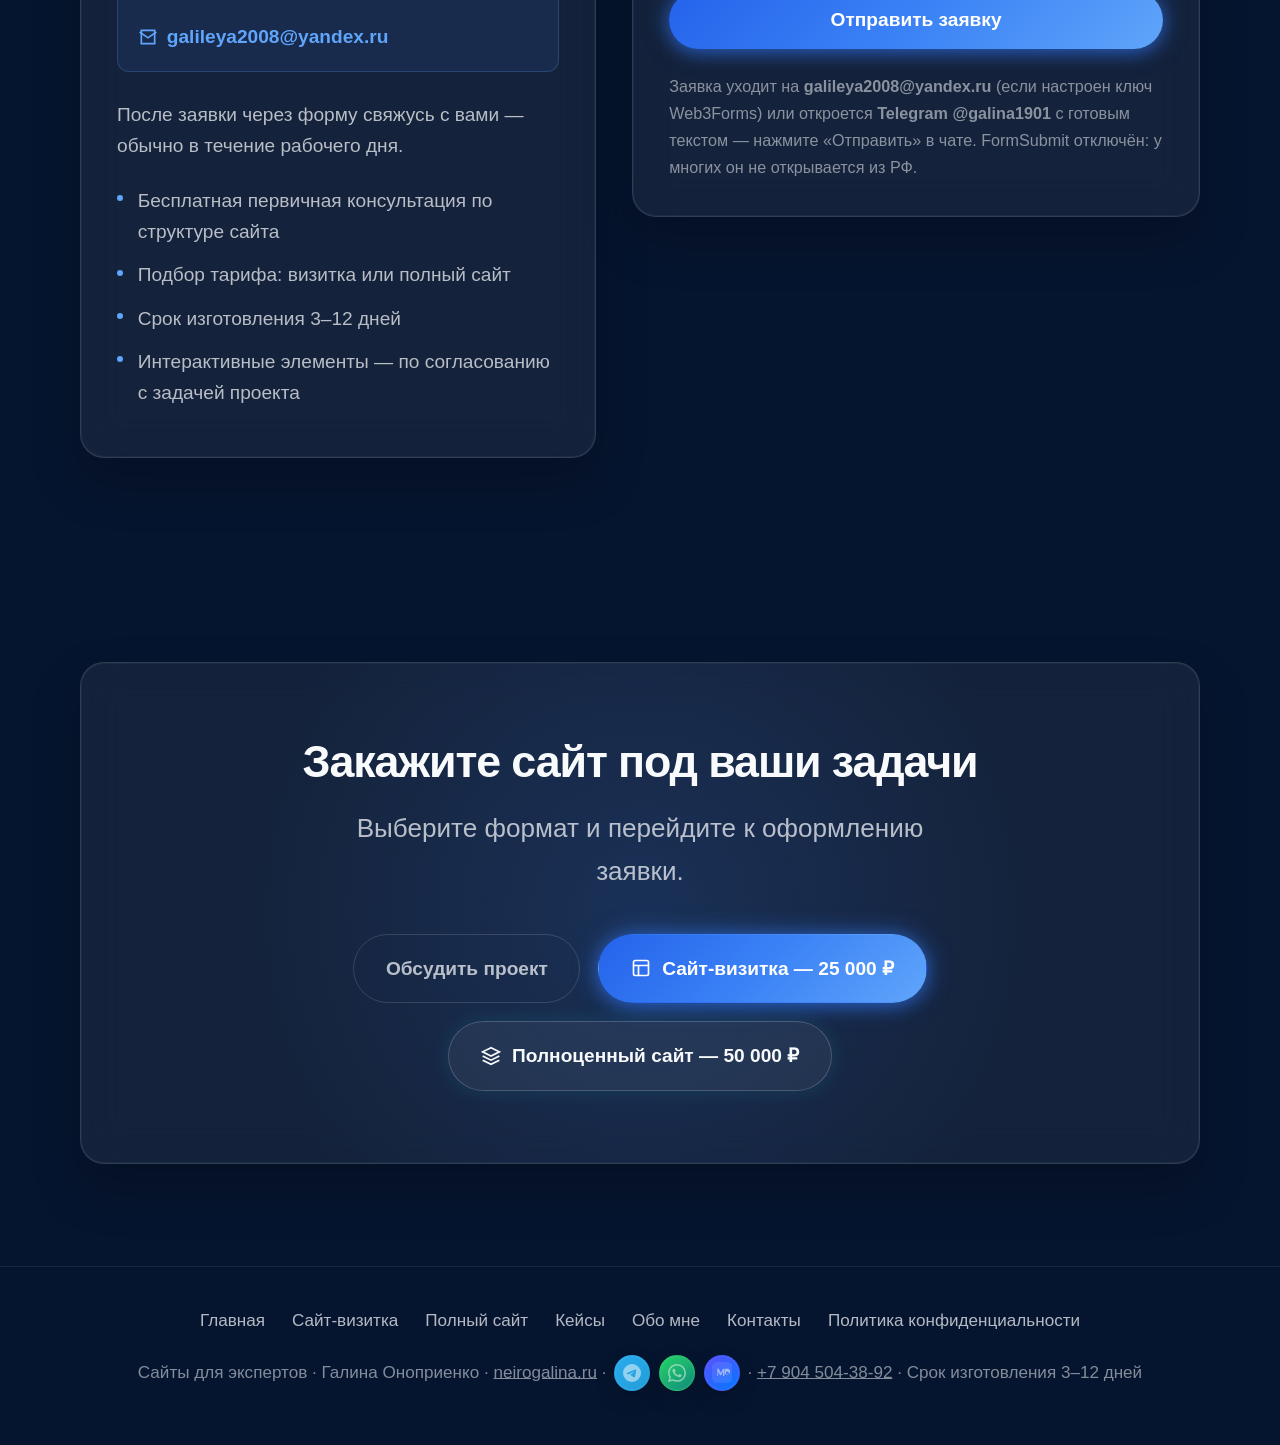
==== commit a34e726a: "Мини-квиз подбора формата сайта на главной Co-authored-by: Cursor <cursoragent@cursor.com>" ====
--- a/index.html
+++ b/index.html
@@ -22,6 +22,7 @@
   <link rel="shortcut icon" href="/favicon.ico">
   <link rel="apple-touch-icon" href="/apple-touch-icon.png">
   <link rel="stylesheet" href="/assets/css/back-to-top.css">
+  <link rel="stylesheet" href="/assets/css/site-quiz.css">
   <meta property="og:type" content="website">
   <meta property="og:locale" content="ru_RU">
   <meta property="og:site_name" content="Сайты для экспертов — Галина Оноприенко">
@@ -542,6 +543,25 @@
       font-weight: 600;
     }
 
+    .ng-hero-quiz-hint {
+      margin-top: 1.25rem;
+      font-size: 1rem;
+      animation: ng-fade-up 0.8s var(--ease-out) 0.55s both;
+    }
+
+    .ng-hero-quiz-hint a {
+      color: var(--cyan);
+      text-decoration: underline;
+      text-underline-offset: 4px;
+      text-decoration-color: rgba(34, 211, 238, 0.4);
+      transition: color 0.2s, text-decoration-color 0.2s;
+    }
+
+    .ng-hero-quiz-hint a:hover {
+      color: var(--accent-bright);
+      text-decoration-color: var(--accent-bright);
+    }
+
     .ng-gift-promo {
       margin-top: 1.25rem;
       padding: 1.25rem 1.5rem;
@@ -648,7 +668,18 @@
       color: var(--text-secondary);
     }
 
-    /* Pricing */
+.ng-sr-only {
+  position: absolute;
+  width: 1px;
+  height: 1px;
+  padding: 0;
+  margin: -1px;
+  overflow: hidden;
+  clip: rect(0, 0, 0, 0);
+  white-space: nowrap;
+  border: 0;
+}
+
     .ng-pricing-grid {
       display: grid;
       grid-template-columns: repeat(auto-fit, minmax(min(100%, 320px), 1fr));
@@ -1624,6 +1655,7 @@
         <a class="ng-nav-brand" href="#">Сайты для <span>экспертов</span></a>
         <div class="ng-nav-links" role="list">
           <a href="#why-expert" data-nav="why-expert">Зачем сайт</a>
+          <a href="#site-quiz" data-nav="site-quiz">Подбор формата</a>
           <a href="#pricing" data-nav="pricing">Тарифы</a>
           <a href="#included" data-nav="included">Состав</a>
           <a href="#roi" data-nav="roi">Окупаемость</a>
@@ -1672,9 +1704,9 @@
           </svg>
           <span>Срок изготовления: <strong>3–12 дней</strong> — в зависимости от тарифа и объёма согласований</span>
         </div>
-          </div>
-          <p>Интерактив помогает лучше прогреть аудиторию под ваши услуги и улучшить положение сайта в поисковой выдаче.</p>
-        </div>
+        <p class="ng-hero-quiz-hint">
+          <a href="#site-quiz">Пройти мини-квиз: какой формат сайта вам подходит →</a>
+        </p>
       </div>
     </header>
 
@@ -1784,6 +1816,24 @@
             <p>Политика конфиденциальности, согласие на обработку данных — соответствие требованиям РФ.</p>
           </article>
         </div>
+      </div>
+    </section>
+
+    <section class="ng-section ng-reveal" id="site-quiz" aria-labelledby="site-quiz-title">
+      <div class="ng-container">
+        <div class="ng-section-header">
+          <div class="ng-eyebrow">
+            <svg viewBox="0 0 24 24" fill="none" stroke="currentColor" stroke-width="2" aria-hidden="true"><path d="M9 11l3 3L22 4"/><path d="M21 12v7a2 2 0 0 1-2 2H5a2 2 0 0 1-2-2V5a2 2 0 0 1 2-2h11"/></svg>
+            Интерактив
+          </div>
+          <h2 class="ng-h2" id="site-quiz-title">Какой формат сайта вам подходит?</h2>
+          <p class="ng-sub">Ответьте на 4 коротких вопроса — получите рекомендацию: визитка, полный сайт или обучение SITE LAB.</p>
+        </div>
+        <div class="ng-quiz ng-glass" id="ng-site-quiz" role="region" aria-label="Квиз подбора формата сайта"></div>
+        <p class="ng-quiz__note">
+          Этот квиз — рабочий пример интерактива для вовлечения и прогрева аудитории.
+          В программе <a href="/obuchenie/">SITE LAB</a> ученики учатся создавать такие же квизы, мини-воронки и лид-магниты для своих клиентов.
+        </p>
       </div>
     </section>
 
@@ -2310,7 +2360,7 @@
       links.forEach(function (a) {
         byId[a.getAttribute("data-nav")] = a;
       });
-      var sections = ["why-expert", "pricing", "included", "roi", "seo-legal", "contact"].map(function (id) {
+      var sections = ["why-expert", "site-quiz", "pricing", "included", "roi", "seo-legal", "contact"].map(function (id) {
         return document.getElementById(id);
       }).filter(Boolean);
       if (!sections.length) return;
@@ -2328,6 +2378,7 @@
       sections.forEach(function (el) { observer.observe(el); });
     })();
   </script>
+  <script src="/assets/js/site-quiz.js" defer></script>
   <script src="/assets/js/back-to-top.js" defer></script>
   <!-- Yandex.Metrika counter -->
   <script type="text/javascript">
--- a/assets/css/site-quiz.css
+++ b/assets/css/site-quiz.css
@@ -0,0 +1,248 @@
+.ng-quiz {
+  max-width: 42rem;
+  margin-inline: auto;
+  padding: clamp(1.5rem, 4vw, 2.25rem);
+  border-radius: 24px;
+}
+
+.ng-quiz__progress {
+  height: 4px;
+  border-radius: 999px;
+  background: rgba(255, 255, 255, 0.08);
+  overflow: hidden;
+  margin-bottom: 1.5rem;
+}
+
+.ng-quiz__progress-bar {
+  display: block;
+  height: 100%;
+  width: 0;
+  border-radius: inherit;
+  background: linear-gradient(90deg, #22d3ee, #60a5fa);
+  transition: width 0.45s cubic-bezier(0.22, 1, 0.36, 1);
+}
+
+.ng-quiz__step-label {
+  font-size: 0.8125rem;
+  font-weight: 600;
+  letter-spacing: 0.06em;
+  text-transform: uppercase;
+  color: rgba(248, 250, 252, 0.52);
+  margin-bottom: 0.75rem;
+}
+
+.ng-quiz__question {
+  font-size: clamp(1.25rem, 2.5vw, 1.5rem);
+  font-weight: 600;
+  line-height: 1.35;
+  letter-spacing: -0.02em;
+  margin-bottom: 1.25rem;
+}
+
+.ng-quiz__options {
+  display: flex;
+  flex-direction: column;
+  gap: 0.75rem;
+  border: none;
+  padding: 0;
+  margin: 0;
+}
+
+.ng-quiz__option {
+  display: flex;
+  align-items: flex-start;
+  gap: 0.85rem;
+  width: 100%;
+  padding: 1rem 1.15rem;
+  text-align: left;
+  font: inherit;
+  font-size: 1rem;
+  line-height: 1.45;
+  color: #f8fafc;
+  background: rgba(255, 255, 255, 0.04);
+  border: 1px solid rgba(255, 255, 255, 0.1);
+  border-radius: 14px;
+  cursor: pointer;
+  transition:
+    border-color 0.25s,
+    background 0.25s,
+    transform 0.25s cubic-bezier(0.22, 1, 0.36, 1);
+}
+
+.ng-quiz__option:hover {
+  border-color: rgba(96, 165, 250, 0.4);
+  background: rgba(96, 165, 250, 0.08);
+}
+
+.ng-quiz__option:focus-visible {
+  outline: 2px solid #22d3ee;
+  outline-offset: 2px;
+}
+
+.ng-quiz__option.is-selected {
+  border-color: rgba(34, 211, 238, 0.55);
+  background: rgba(34, 211, 238, 0.1);
+  transform: translateX(4px);
+}
+
+.ng-quiz__option-marker {
+  flex-shrink: 0;
+  width: 1.35rem;
+  height: 1.35rem;
+  margin-top: 0.1rem;
+  border-radius: 50%;
+  border: 2px solid rgba(255, 255, 255, 0.25);
+  transition: border-color 0.2s, background 0.2s;
+}
+
+.ng-quiz__option.is-selected .ng-quiz__option-marker {
+  border-color: #22d3ee;
+  background: radial-gradient(circle at 50% 50%, #22d3ee 40%, transparent 42%);
+}
+
+.ng-quiz__actions {
+  display: flex;
+  flex-wrap: wrap;
+  gap: 0.75rem;
+  margin-top: 1.5rem;
+}
+
+.ng-quiz__btn {
+  padding: 0.75rem 1.35rem;
+  font: inherit;
+  font-size: 0.9375rem;
+  font-weight: 600;
+  border-radius: 12px;
+  cursor: pointer;
+  transition: background 0.2s, border-color 0.2s, transform 0.2s;
+}
+
+.ng-quiz__btn:focus-visible {
+  outline: 2px solid #22d3ee;
+  outline-offset: 2px;
+}
+
+.ng-quiz__btn--ghost {
+  color: rgba(248, 250, 252, 0.72);
+  background: transparent;
+  border: 1px solid rgba(255, 255, 255, 0.14);
+}
+
+.ng-quiz__btn--ghost:hover {
+  border-color: rgba(255, 255, 255, 0.28);
+  color: #f8fafc;
+}
+
+.ng-quiz__btn--primary {
+  color: #06152f;
+  background: linear-gradient(135deg, #60a5fa, #22d3ee);
+  border: none;
+}
+
+.ng-quiz__btn--primary:hover {
+  transform: translateY(-1px);
+}
+
+.ng-quiz__result {
+  animation: ng-quiz-fade 0.5s cubic-bezier(0.22, 1, 0.36, 1);
+}
+
+.ng-quiz__result-badge {
+  display: inline-flex;
+  align-items: center;
+  gap: 0.5rem;
+  padding: 0.4rem 0.85rem;
+  margin-bottom: 1rem;
+  font-size: 0.8125rem;
+  font-weight: 700;
+  letter-spacing: 0.05em;
+  text-transform: uppercase;
+  color: #d5aa64;
+  background: rgba(213, 170, 100, 0.12);
+  border: 1px solid rgba(213, 170, 100, 0.35);
+  border-radius: 999px;
+}
+
+.ng-quiz__result-title {
+  font-size: clamp(1.35rem, 3vw, 1.65rem);
+  font-weight: 700;
+  letter-spacing: -0.02em;
+  margin-bottom: 0.75rem;
+}
+
+.ng-quiz__result-text {
+  color: rgba(248, 250, 252, 0.78);
+  line-height: 1.65;
+  margin-bottom: 1.25rem;
+}
+
+.ng-quiz__result-list {
+  list-style: none;
+  padding: 0;
+  margin: 0 0 1.25rem;
+  display: flex;
+  flex-direction: column;
+  gap: 0.5rem;
+}
+
+.ng-quiz__result-list li {
+  display: flex;
+  align-items: flex-start;
+  gap: 0.6rem;
+  font-size: 0.975rem;
+  color: rgba(248, 250, 252, 0.85);
+}
+
+.ng-quiz__result-list li::before {
+  content: "";
+  flex-shrink: 0;
+  width: 6px;
+  height: 6px;
+  margin-top: 0.55rem;
+  border-radius: 50%;
+  background: #22d3ee;
+}
+
+.ng-quiz__note {
+  max-width: 42rem;
+  margin: 1.75rem auto 0;
+  padding: 1rem 1.25rem;
+  font-size: 0.9375rem;
+  line-height: 1.6;
+  color: rgba(248, 250, 252, 0.65);
+  text-align: center;
+  border-radius: 14px;
+  background: rgba(255, 255, 255, 0.03);
+  border: 1px dashed rgba(96, 165, 250, 0.25);
+}
+
+.ng-quiz__note a {
+  color: #60a5fa;
+  text-decoration: underline;
+  text-underline-offset: 3px;
+}
+
+.ng-quiz__note a:hover {
+  color: #22d3ee;
+}
+
+@keyframes ng-quiz-fade {
+  from {
+    opacity: 0;
+    transform: translateY(12px);
+  }
+  to {
+    opacity: 1;
+    transform: translateY(0);
+  }
+}
+
+@media (prefers-reduced-motion: reduce) {
+  .ng-quiz__progress-bar,
+  .ng-quiz__option,
+  .ng-quiz__btn--primary,
+  .ng-quiz__result {
+    transition: none;
+    animation: none;
+  }
+}
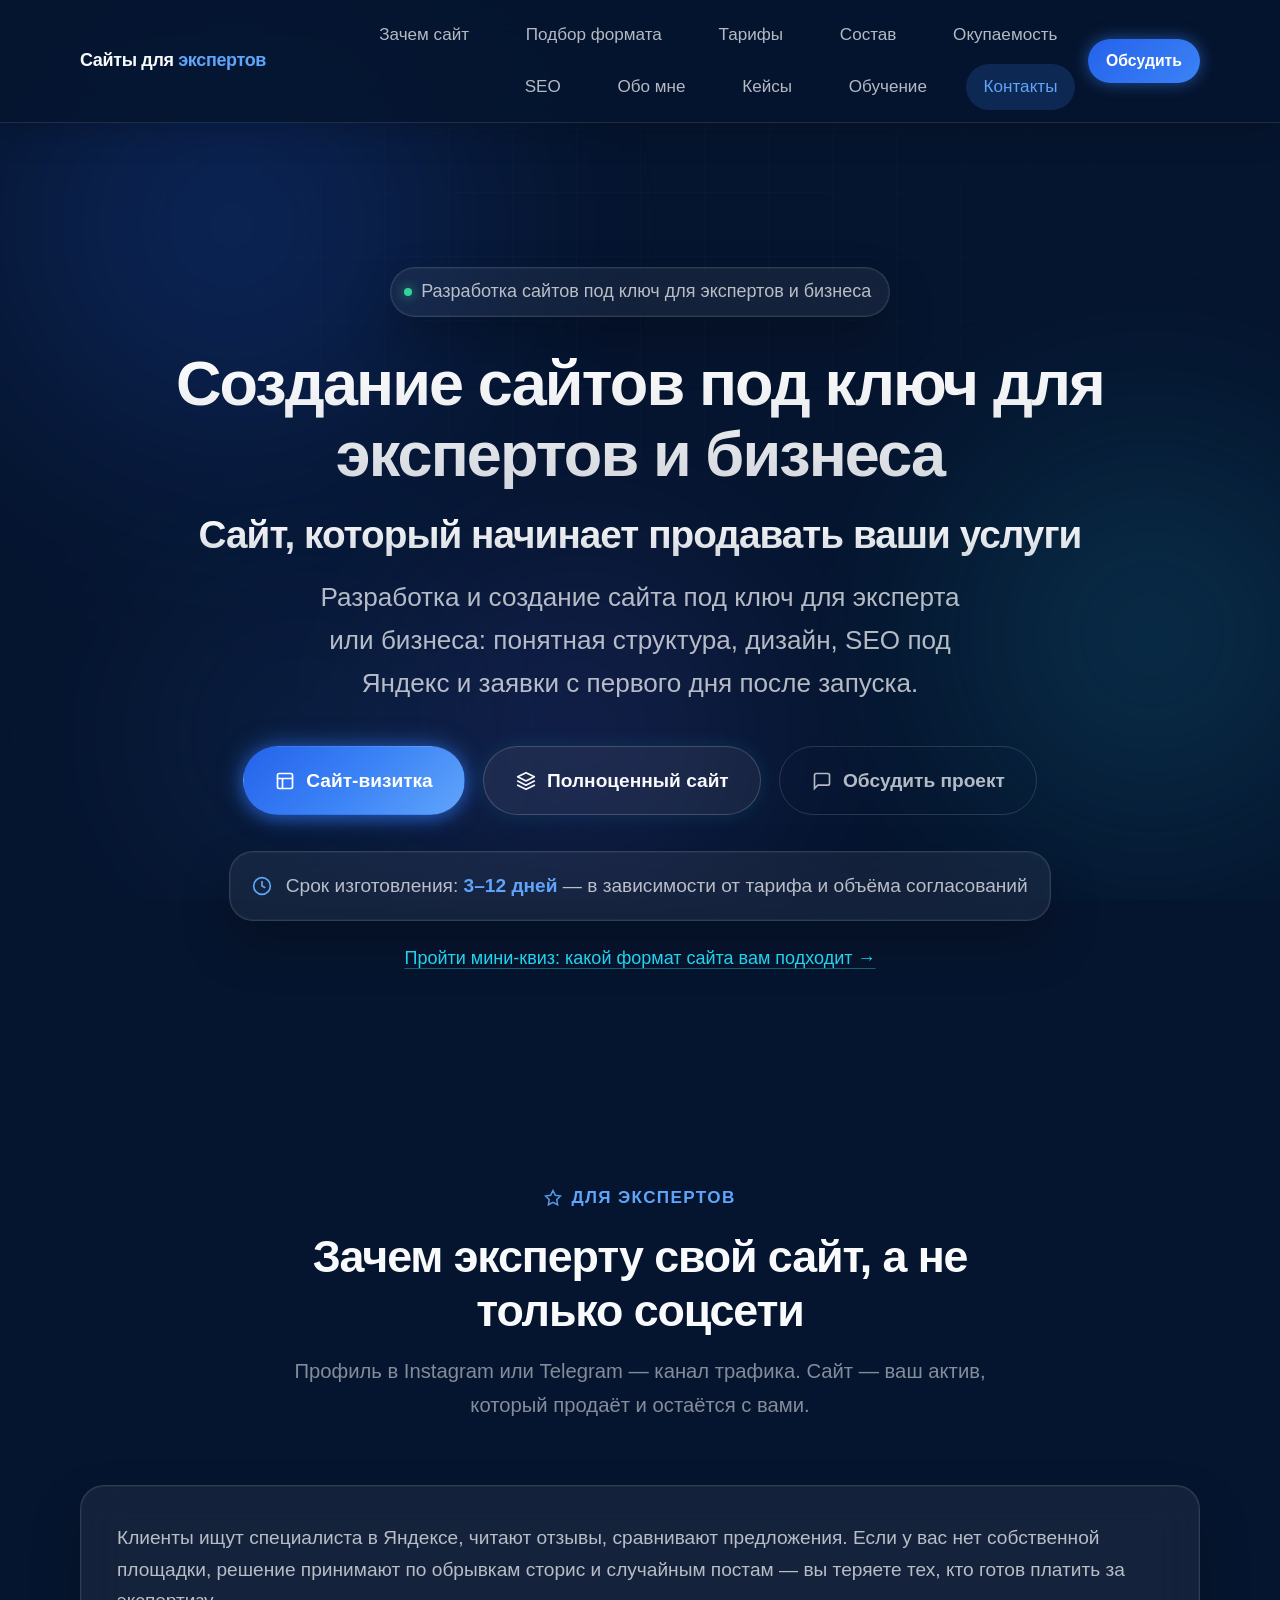
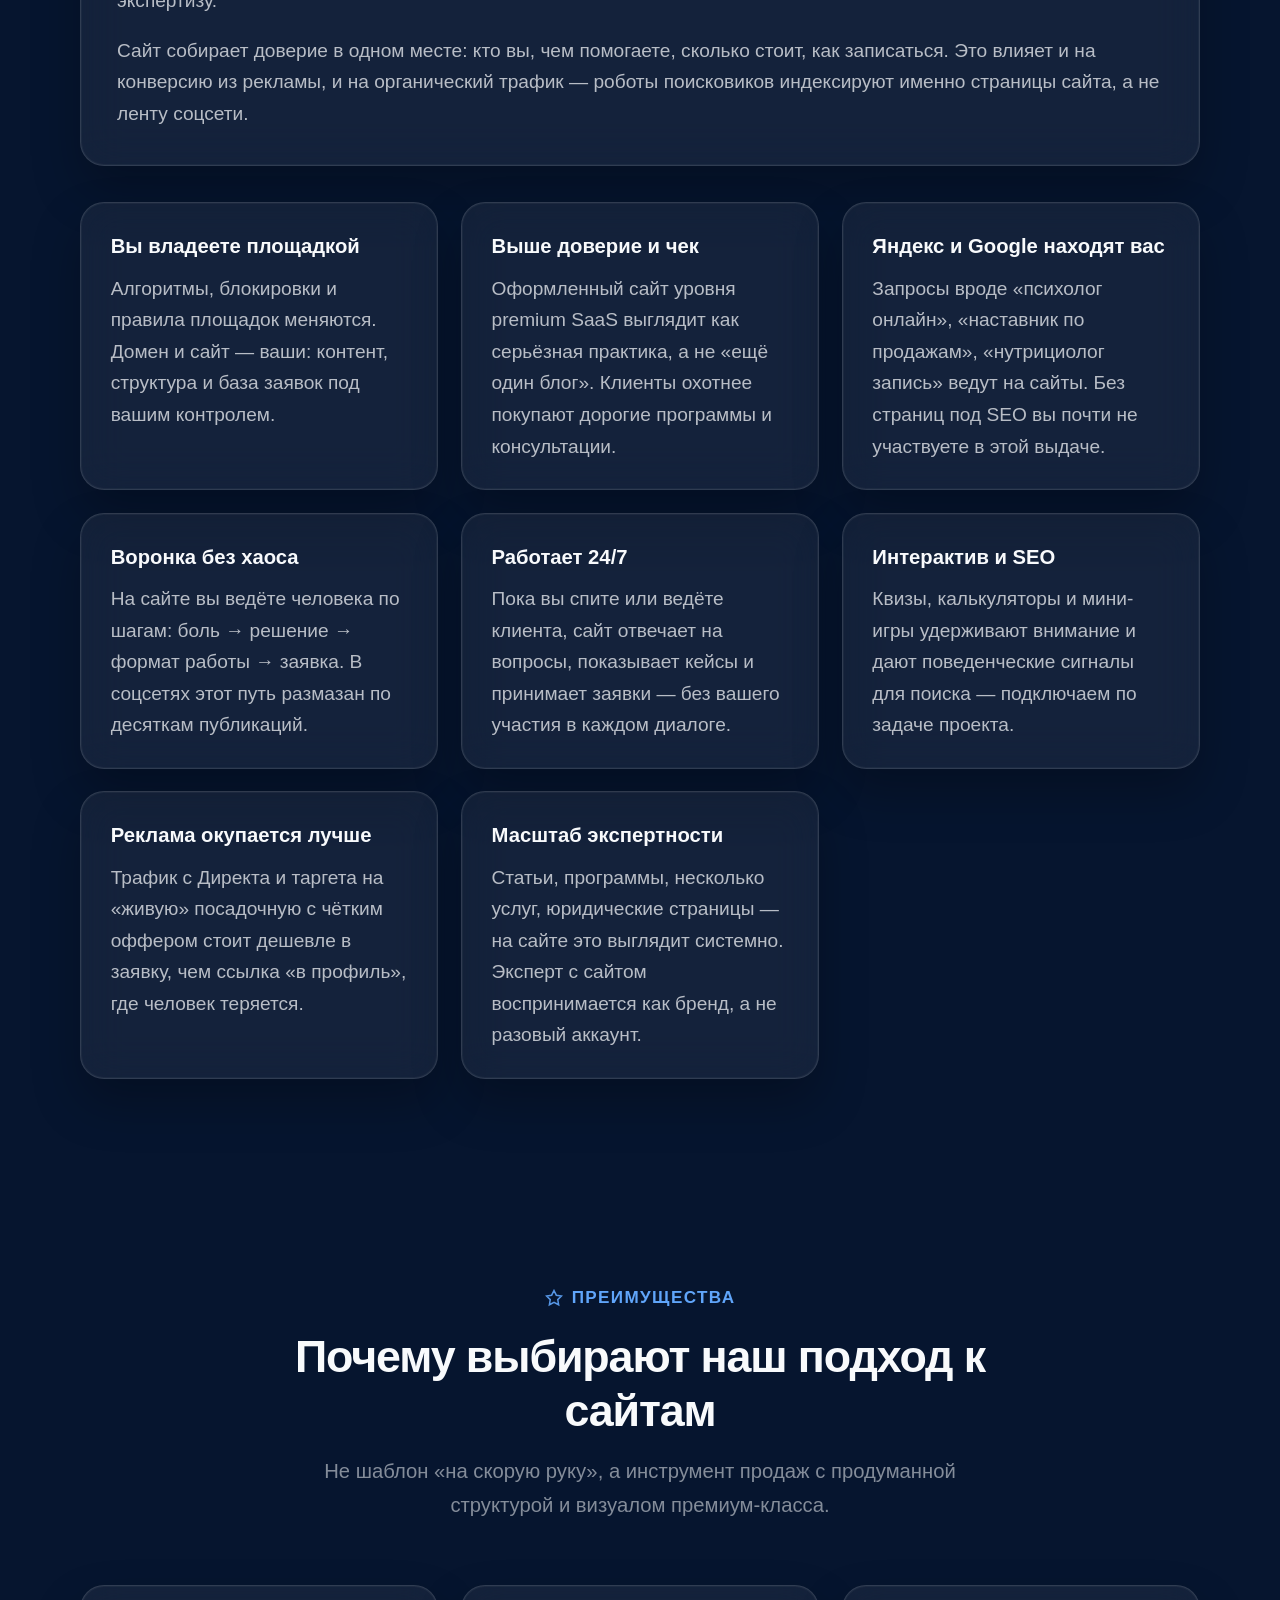
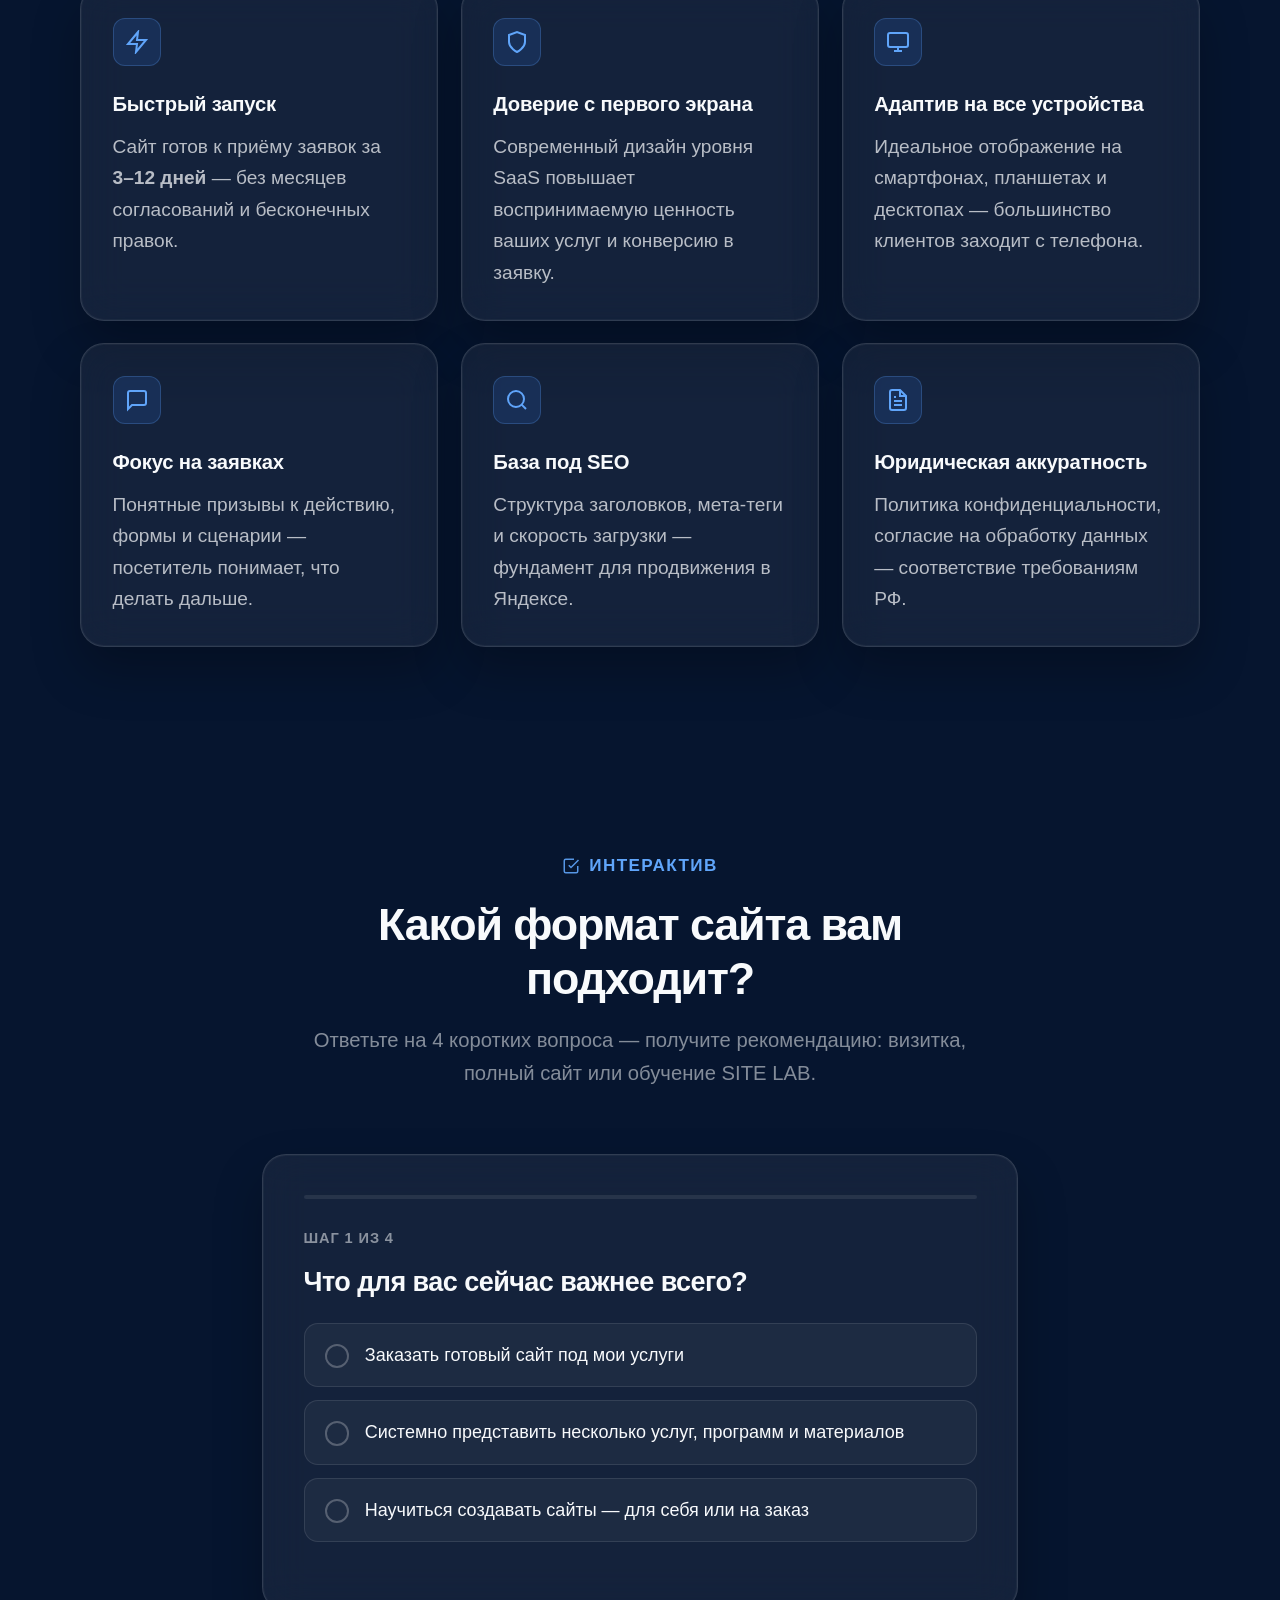
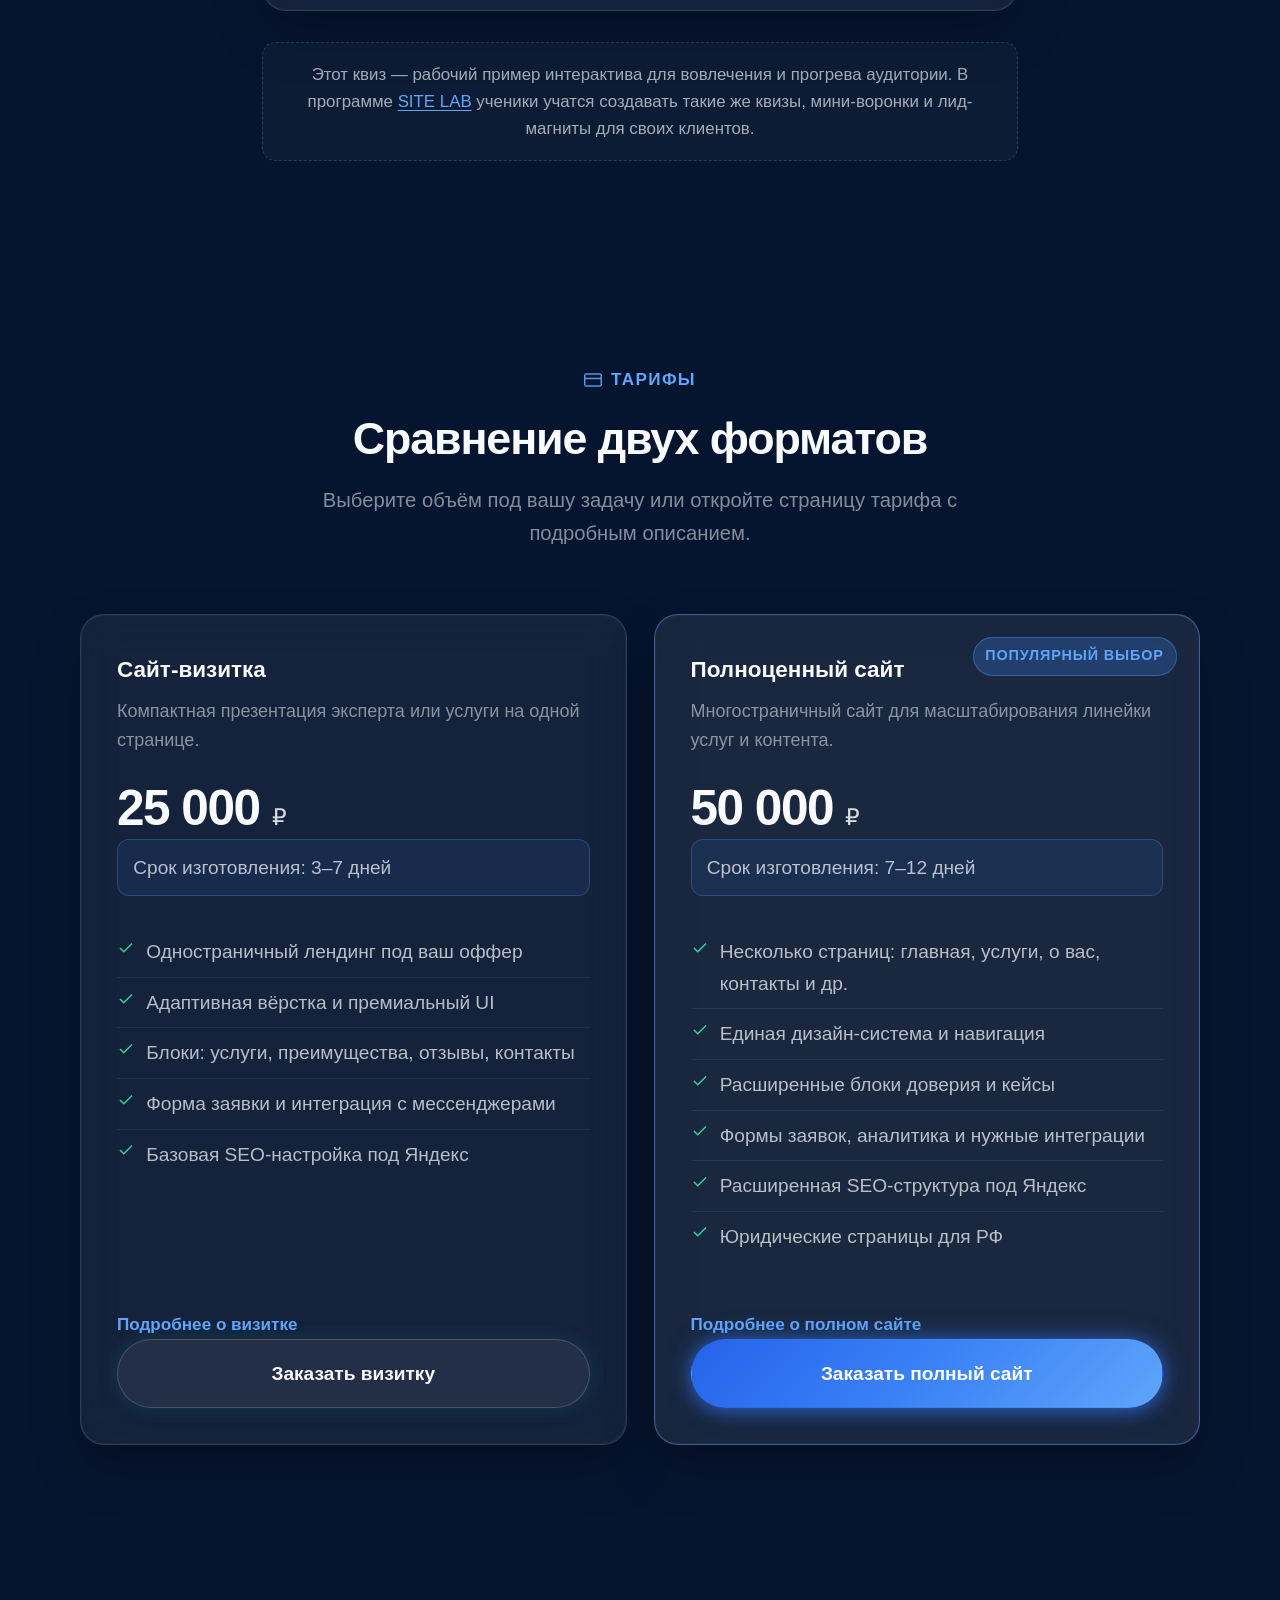
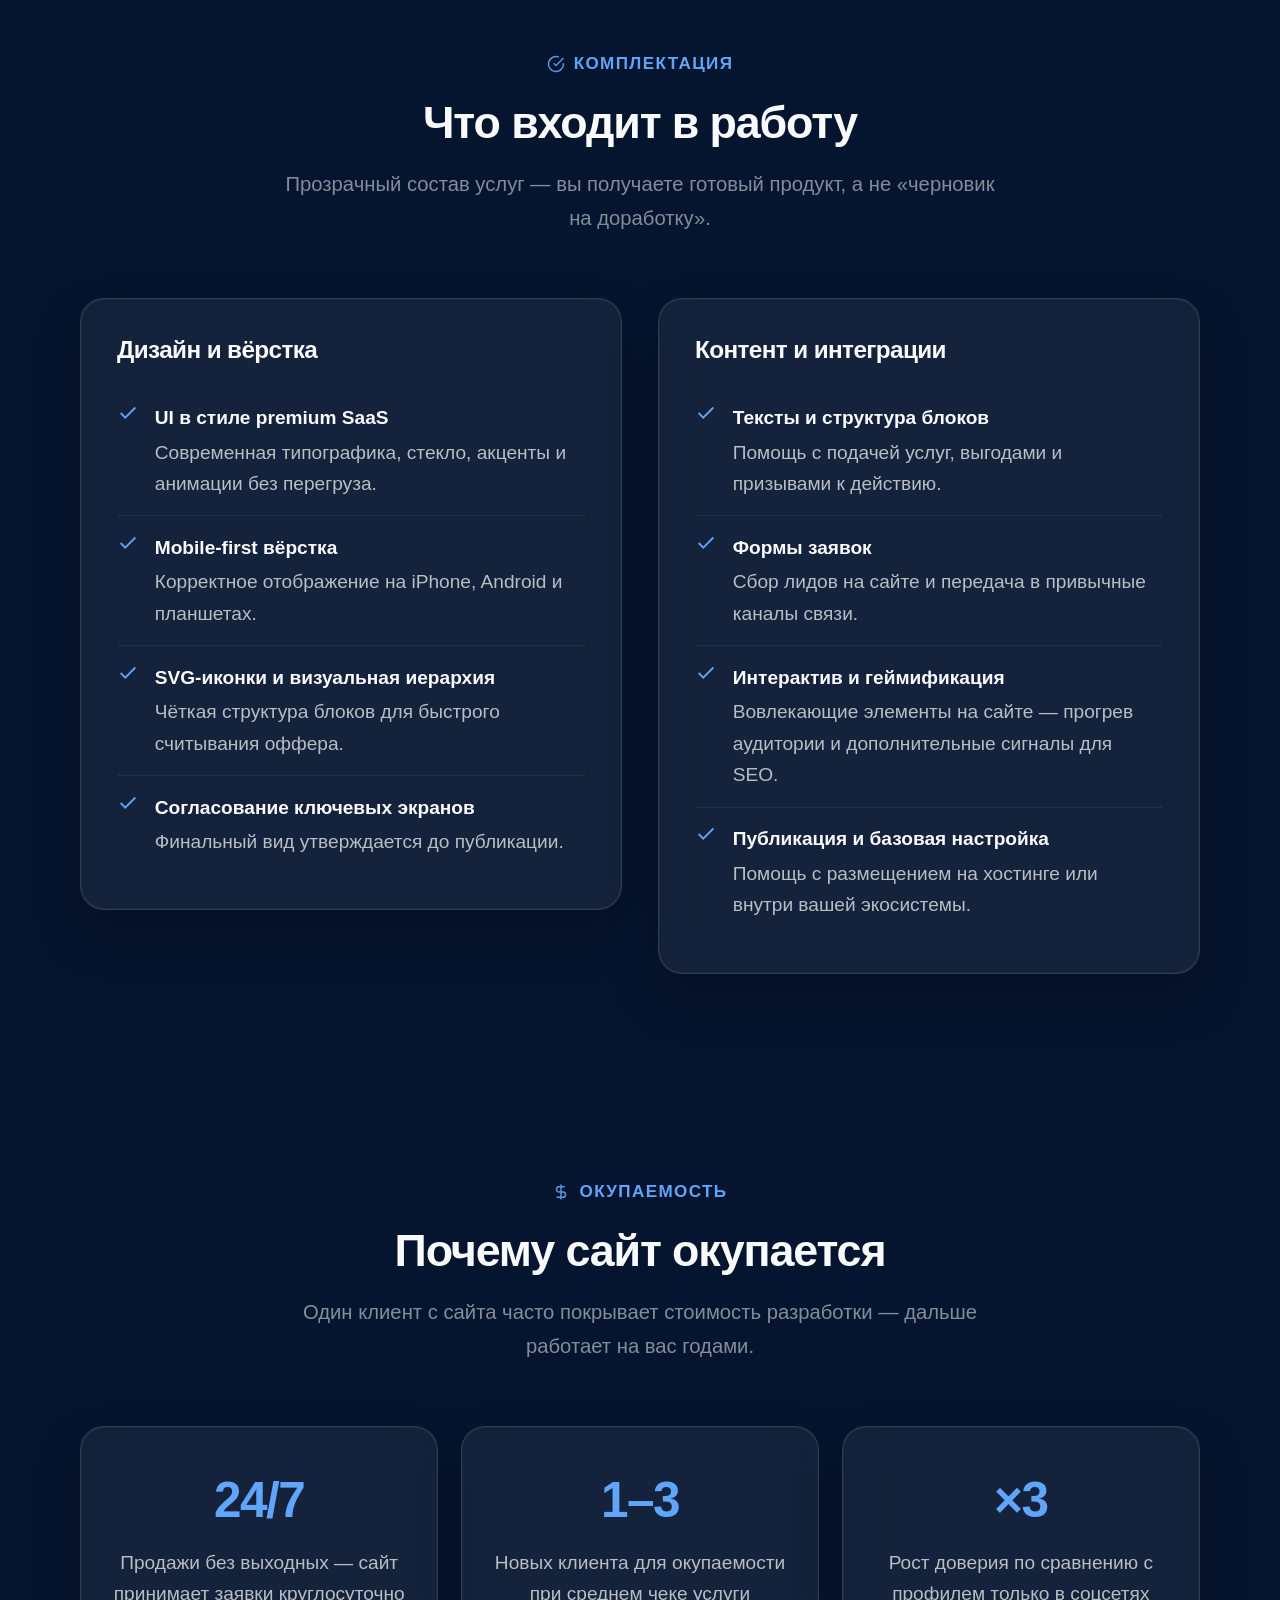
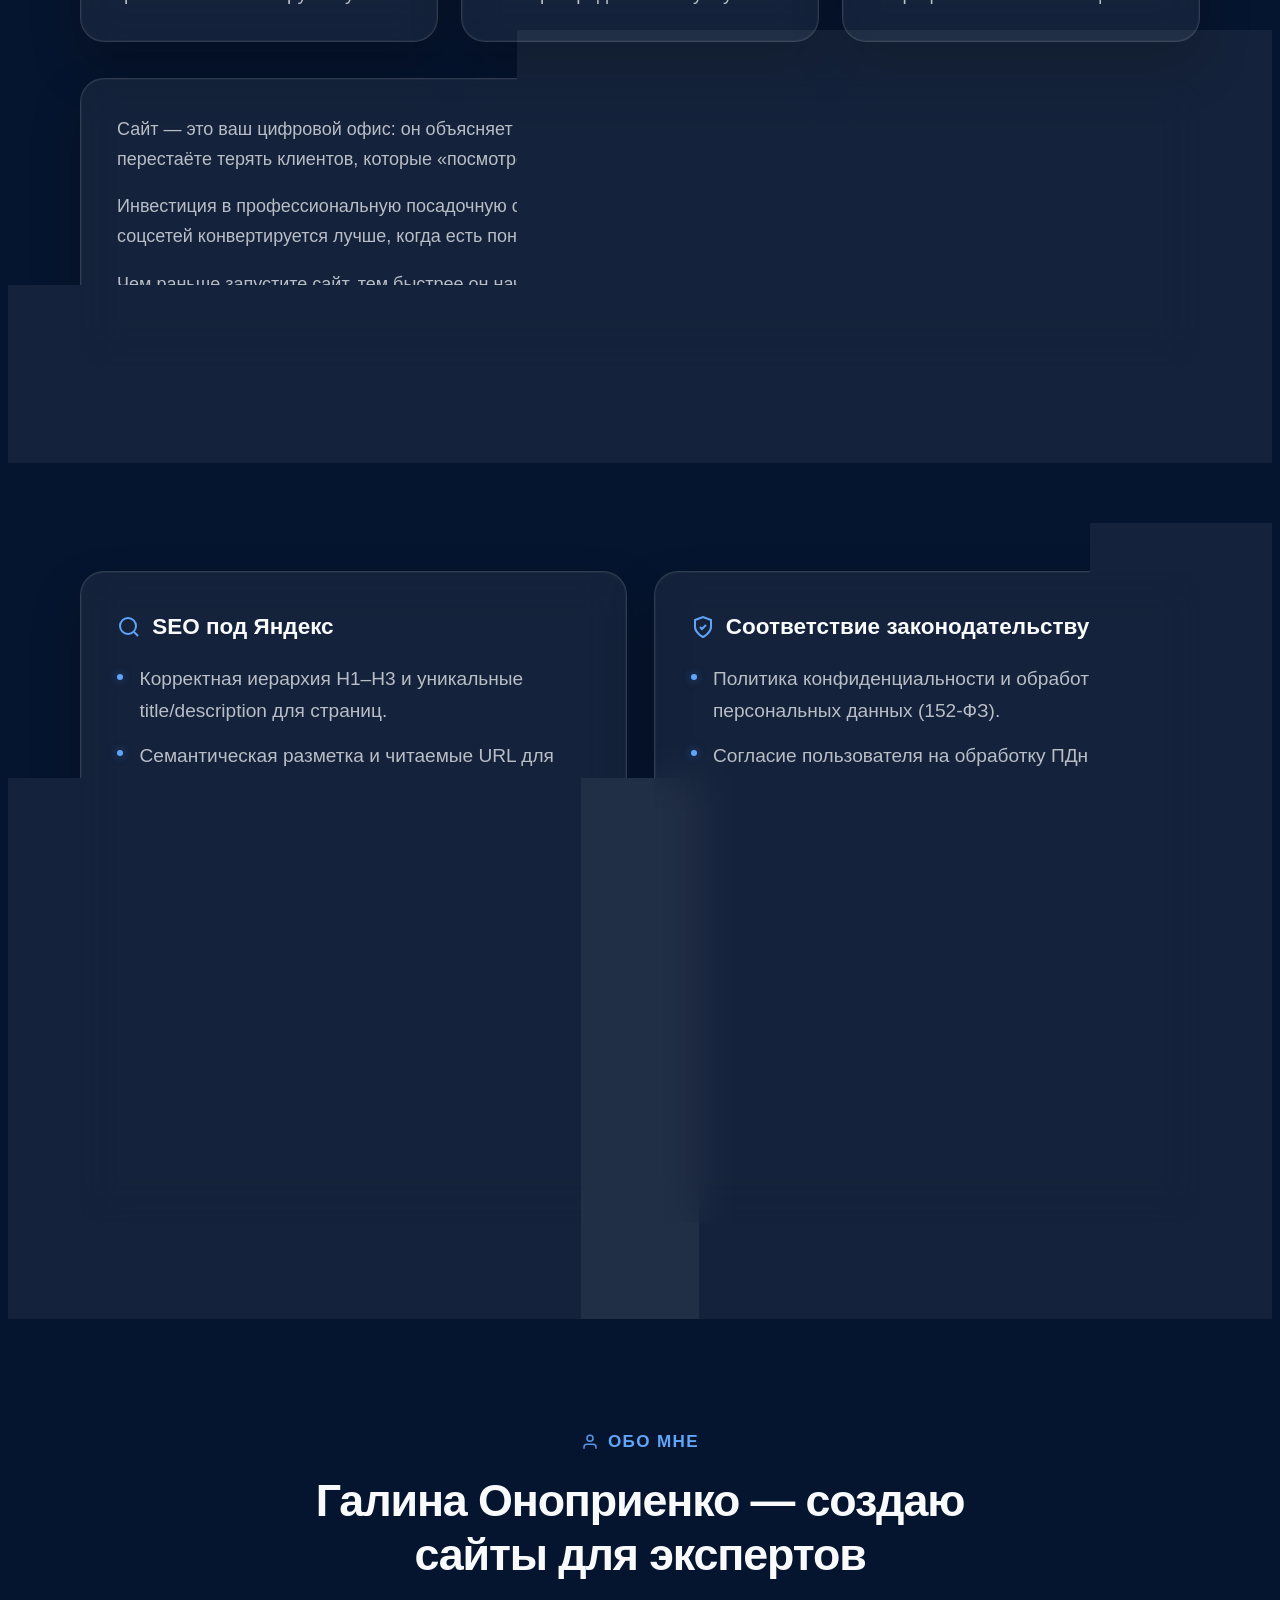
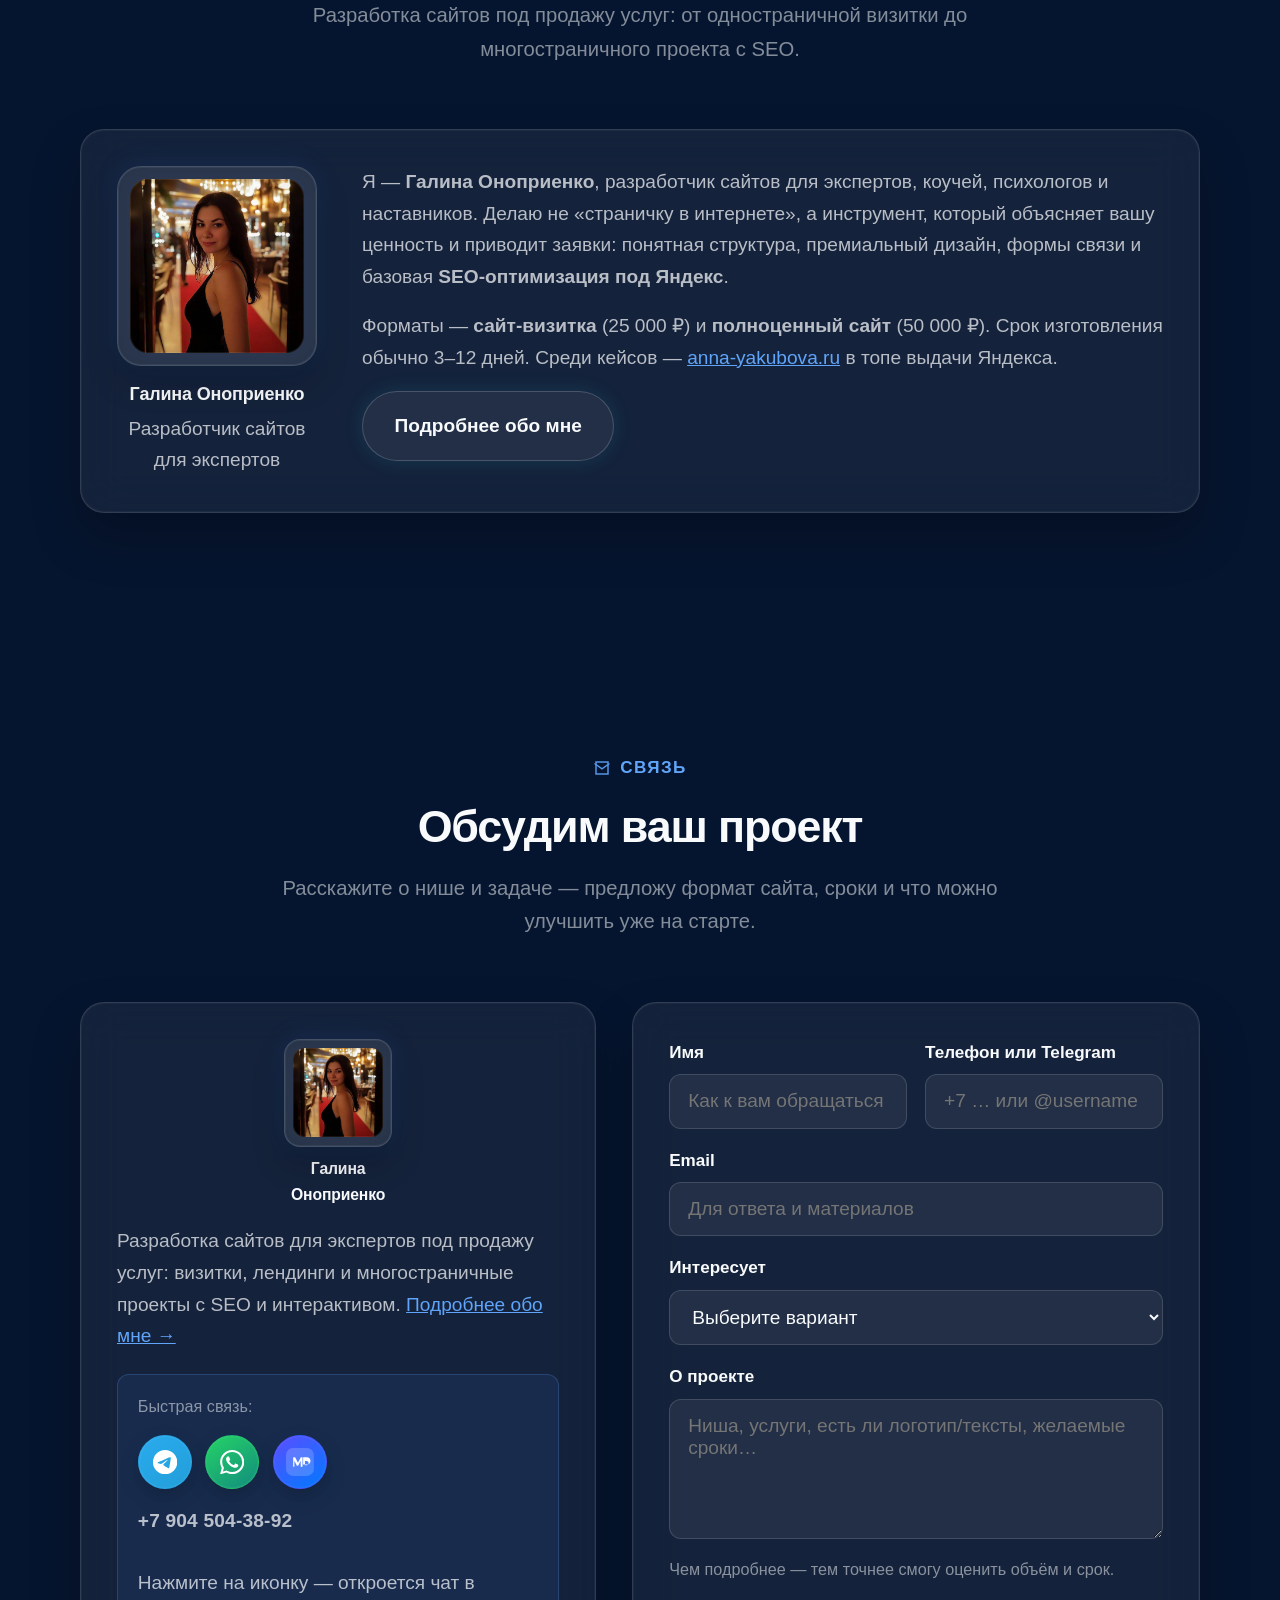
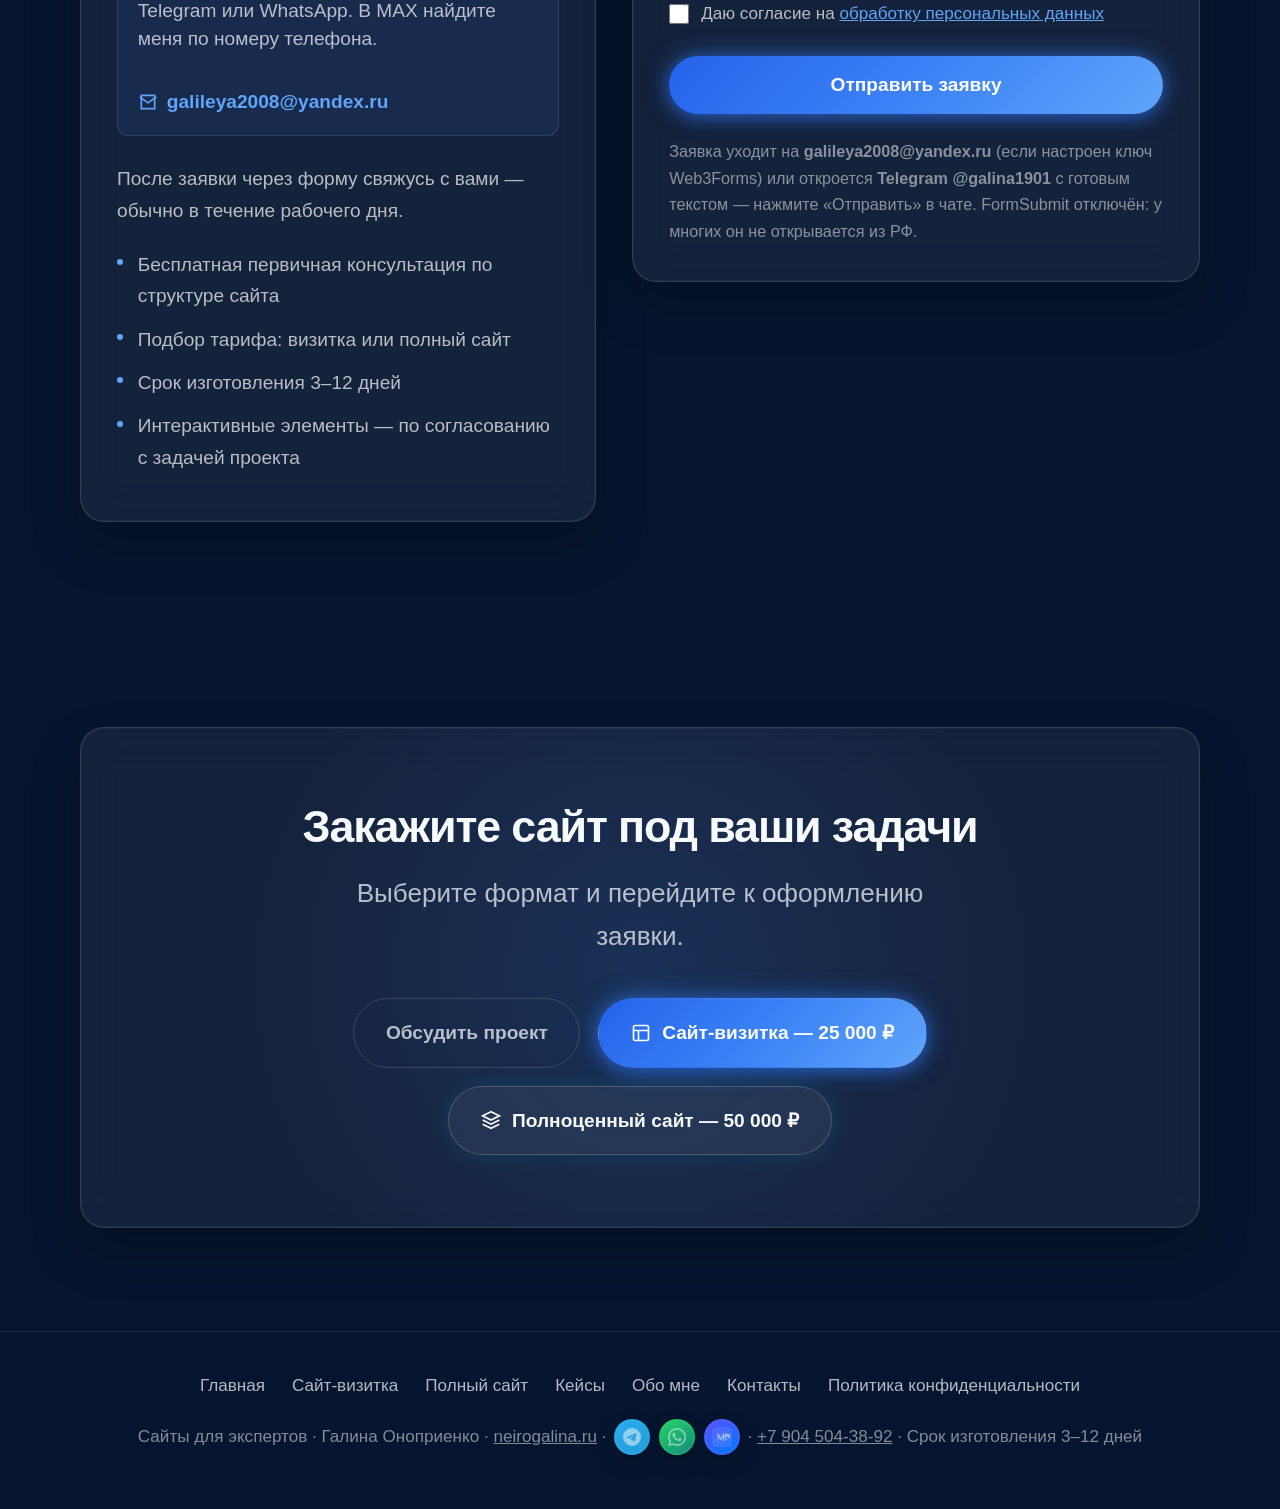
==== commit 2155b44f: "SEO: title, description, H1 и OG для основных страниц под Яндекс Co-authored-by: Cursor <cursoragent" ====
--- a/index.html
+++ b/index.html
@@ -4,8 +4,8 @@
   <meta charset="UTF-8">
   <meta name="viewport" content="width=device-width, initial-scale=1.0">
   <!-- SEO: основной домен https://expert-sites.ru/ -->
-  <title>Галина Оноприенко — разработка сайта для эксперта под ключ | Сайты для экспертов</title>
-  <meta name="description" content="Галина Оноприенко создаёт сайты для экспертов под продажу услуг: визитка и полный сайт, SEO под Яндекс, адаптив, 152-ФЗ. Срок 3–12 дней. От 25 000 и 50 000 ₽.">
+  <title>Создание сайтов под ключ для экспертов и бизнеса | Expert Sites</title>
+  <meta name="description" content="Создание и разработка сайтов под ключ для экспертов, специалистов и бизнеса. Сайты-визитки и многостраничные сайты, SEO под Яндекс, интерактивы и формы заявок.">
   <meta name="keywords" content="Галина Оноприенко, разработка сайта, сайт для эксперта, создание сайта под ключ, сайт для продажи услуг, лендинг для услуг, Сайты для экспертов">
   <meta name="author" content="Галина Оноприенко">
   <meta name="robots" content="index, follow, max-image-preview:large, max-snippet:-1, max-video-preview:-1">
@@ -26,16 +26,16 @@
   <meta property="og:type" content="website">
   <meta property="og:locale" content="ru_RU">
   <meta property="og:site_name" content="Сайты для экспертов — Галина Оноприенко">
-  <meta property="og:title" content="Сайт, который начинает продавать ваши услуги">
-  <meta property="og:description" content="Сайт-визитка от 25 000 ₽ и полноценный сайт от 50 000 ₽. Изготовление 3–12 дней. Адаптив, SEO под Яндекс.">
+  <meta property="og:title" content="Создание сайтов под ключ для экспертов и бизнеса | Expert Sites">
+  <meta property="og:description" content="Создание и разработка сайтов под ключ для экспертов, специалистов и бизнеса. Сайты-визитки и многостраничные сайты, SEO под Яндекс, интерактивы и формы заявок.">
   <meta property="og:url" content="https://expert-sites.ru/">
   <meta property="og:image" content="https://expert-sites.ru/images/og-cover.svg">
   <meta property="og:image:width" content="1200">
   <meta property="og:image:height" content="630">
   <meta property="og:image:alt" content="Сайты для экспертов — Галина Оноприенко для экспертов">
   <meta name="twitter:card" content="summary_large_image">
-  <meta name="twitter:title" content="Разработка сайта для эксперта — Сайты для экспертов">
-  <meta name="twitter:description" content="Сайт-визитка и полный сайт под ключ. Срок изготовления 3–12 дней.">
+  <meta name="twitter:title" content="Создание сайтов под ключ для экспертов и бизнеса | Expert Sites">
+  <meta name="twitter:description" content="Создание и разработка сайтов под ключ для экспертов, специалистов и бизнеса. Сайты-визитки и многостраничные сайты, SEO под Яндекс.">
   <meta name="twitter:image" content="https://expert-sites.ru/images/og-cover.svg">
   <script type="application/ld+json">
   {
@@ -54,8 +54,8 @@
         "@type": "WebPage",
         "@id": "https://expert-sites.ru/#webpage",
         "url": "https://expert-sites.ru/",
-        "name": "Разработка сайта для эксперта под ключ — от 25 000 ₽",
-        "description": "Лендинг услуг создания сайтов: визитка и полноценный сайт с SEO под Яндекс и соответствием законодательству РФ.",
+        "name": "Создание сайтов под ключ для экспертов и бизнеса",
+        "description": "Создание и разработка сайтов под ключ: сайты-визитки и многостраничные проекты, SEO под Яндекс, интерактивы и формы заявок.",
         "isPartOf": { "@id": "https://expert-sites.ru/#website" },
         "about": { "@id": "https://expert-sites.ru/#service-catalog" },
         "inLanguage": "ru-RU"
@@ -136,7 +136,7 @@
             "position": 2,
             "item": {
               "@type": "Service",
-              "name": "Полноценный сайт",
+              "name": "Многостраничный сайт",
               "description": "Многостраничный сайт с навигацией, расширенным SEO и юридическими страницами.",
               "provider": { "@id": "https://expert-sites.ru/#organization" },
               "areaServed": "RU",
@@ -513,8 +513,24 @@
       to { opacity: 1; transform: translateY(0); }
     }
 
+    .ng-hero-offer {
+      font-size: clamp(1.5rem, 3.2vw, 2.15rem);
+      font-weight: 700;
+      letter-spacing: -0.025em;
+      line-height: 1.2;
+      margin-bottom: 1rem;
+      background: linear-gradient(180deg, #ffffff 0%, rgba(248, 250, 252, 0.85) 100%);
+      -webkit-background-clip: text;
+      background-clip: text;
+      -webkit-text-fill-color: transparent;
+    }
+
     .ng-hero .ng-h1 {
       animation: ng-fade-up 0.8s var(--ease-out) 0.1s both;
+    }
+
+    .ng-hero .ng-hero-offer {
+      animation: ng-fade-up 0.8s var(--ease-out) 0.15s both;
     }
 
     .ng-hero .ng-lead {
@@ -1675,8 +1691,9 @@
           <span class="ng-pulse-dot" aria-hidden="true"></span>
           Разработка сайтов под ключ для экспертов и бизнеса
         </div>
-        <h1 class="ng-h1">Сайт, который начинает продавать ваши услуги</h1>
-        <p class="ng-lead">Премиальный сайт под ваши услуги: понятная структура, дизайн и заявки с первого дня после запуска.</p>
+        <h1 class="ng-h1">Создание сайтов под ключ для экспертов и бизнеса</h1>
+        <p class="ng-hero-offer">Сайт, который начинает продавать ваши услуги</p>
+        <p class="ng-lead">Разработка и создание сайта под ключ для эксперта или бизнеса: понятная структура, дизайн, SEO под Яндекс и заявки с первого дня после запуска.</p>
         <div class="ng-btn-row">
           <a class="ng-btn ng-btn--primary" href="https://neirogalina.ru/visitka" target="_blank" rel="noopener noreferrer">
             <svg viewBox="0 0 24 24" fill="none" stroke="currentColor" stroke-width="2" stroke-linecap="round" stroke-linejoin="round" aria-hidden="true">
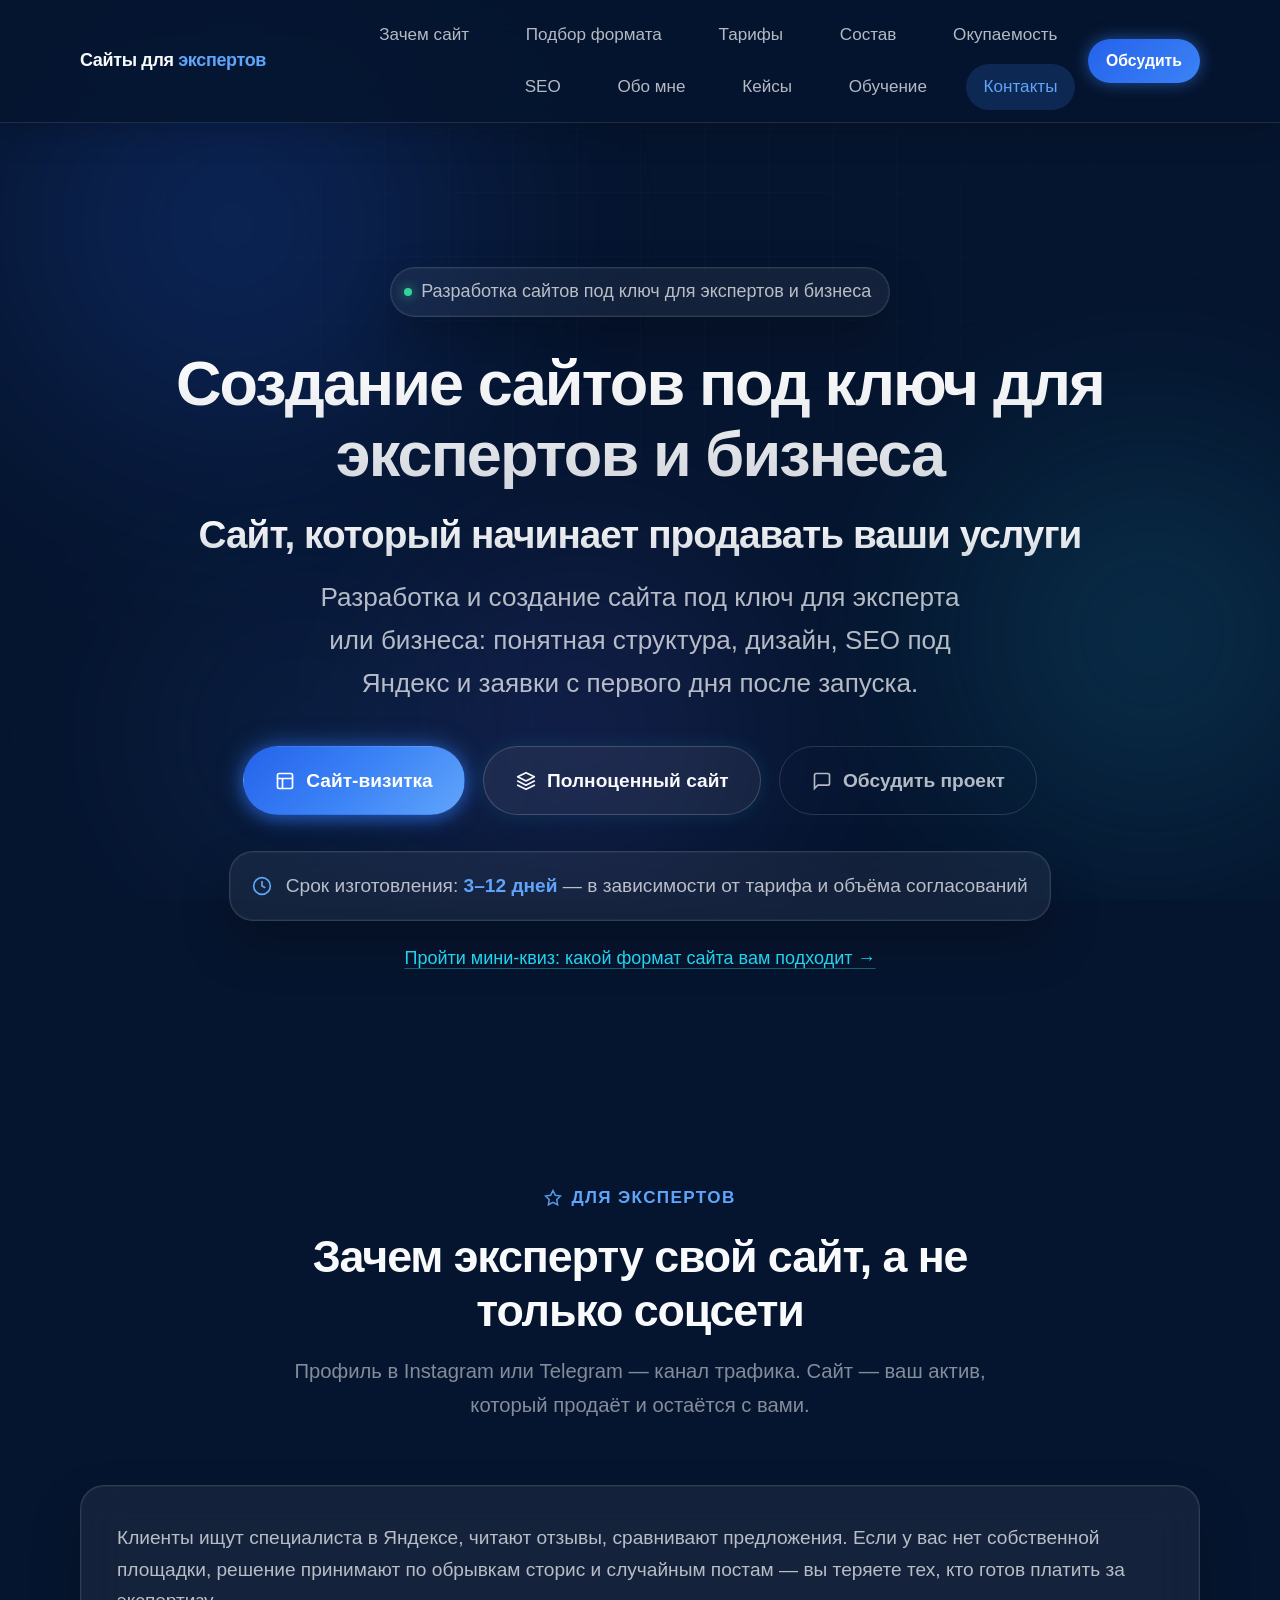
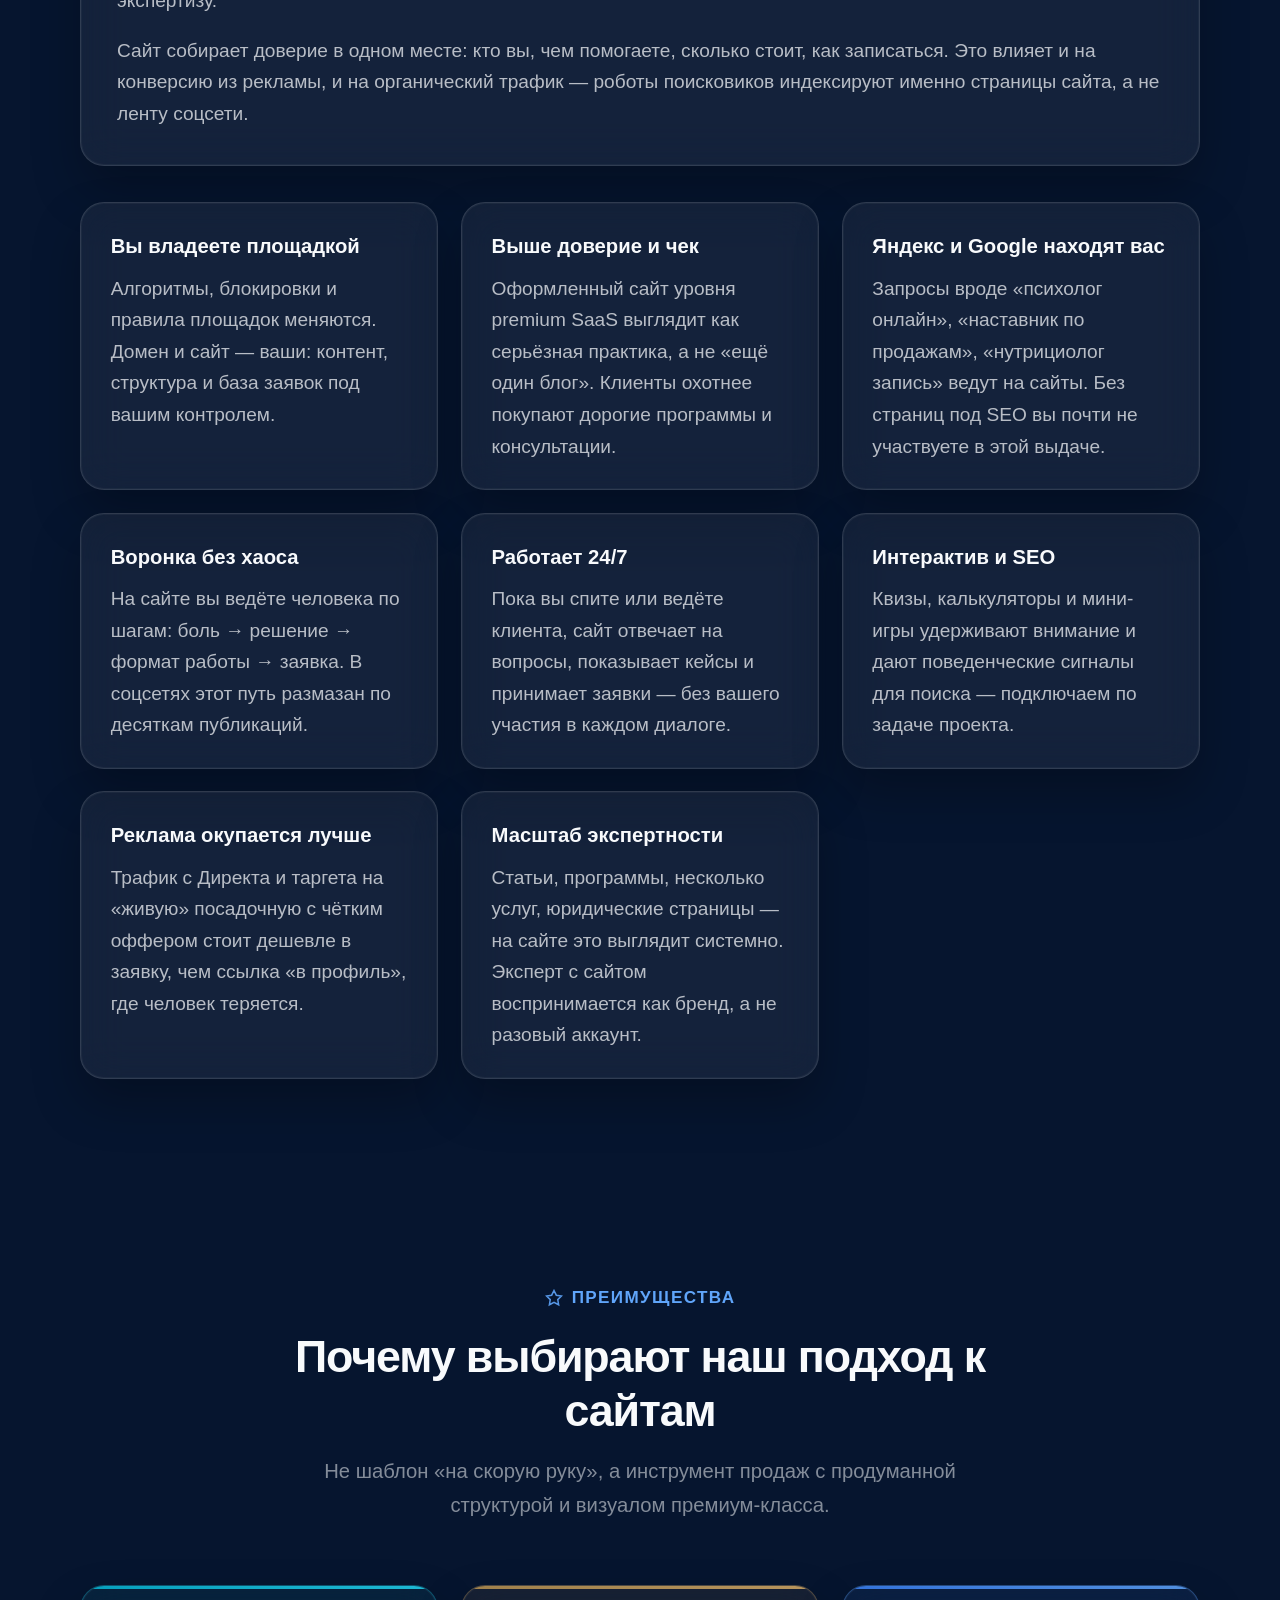
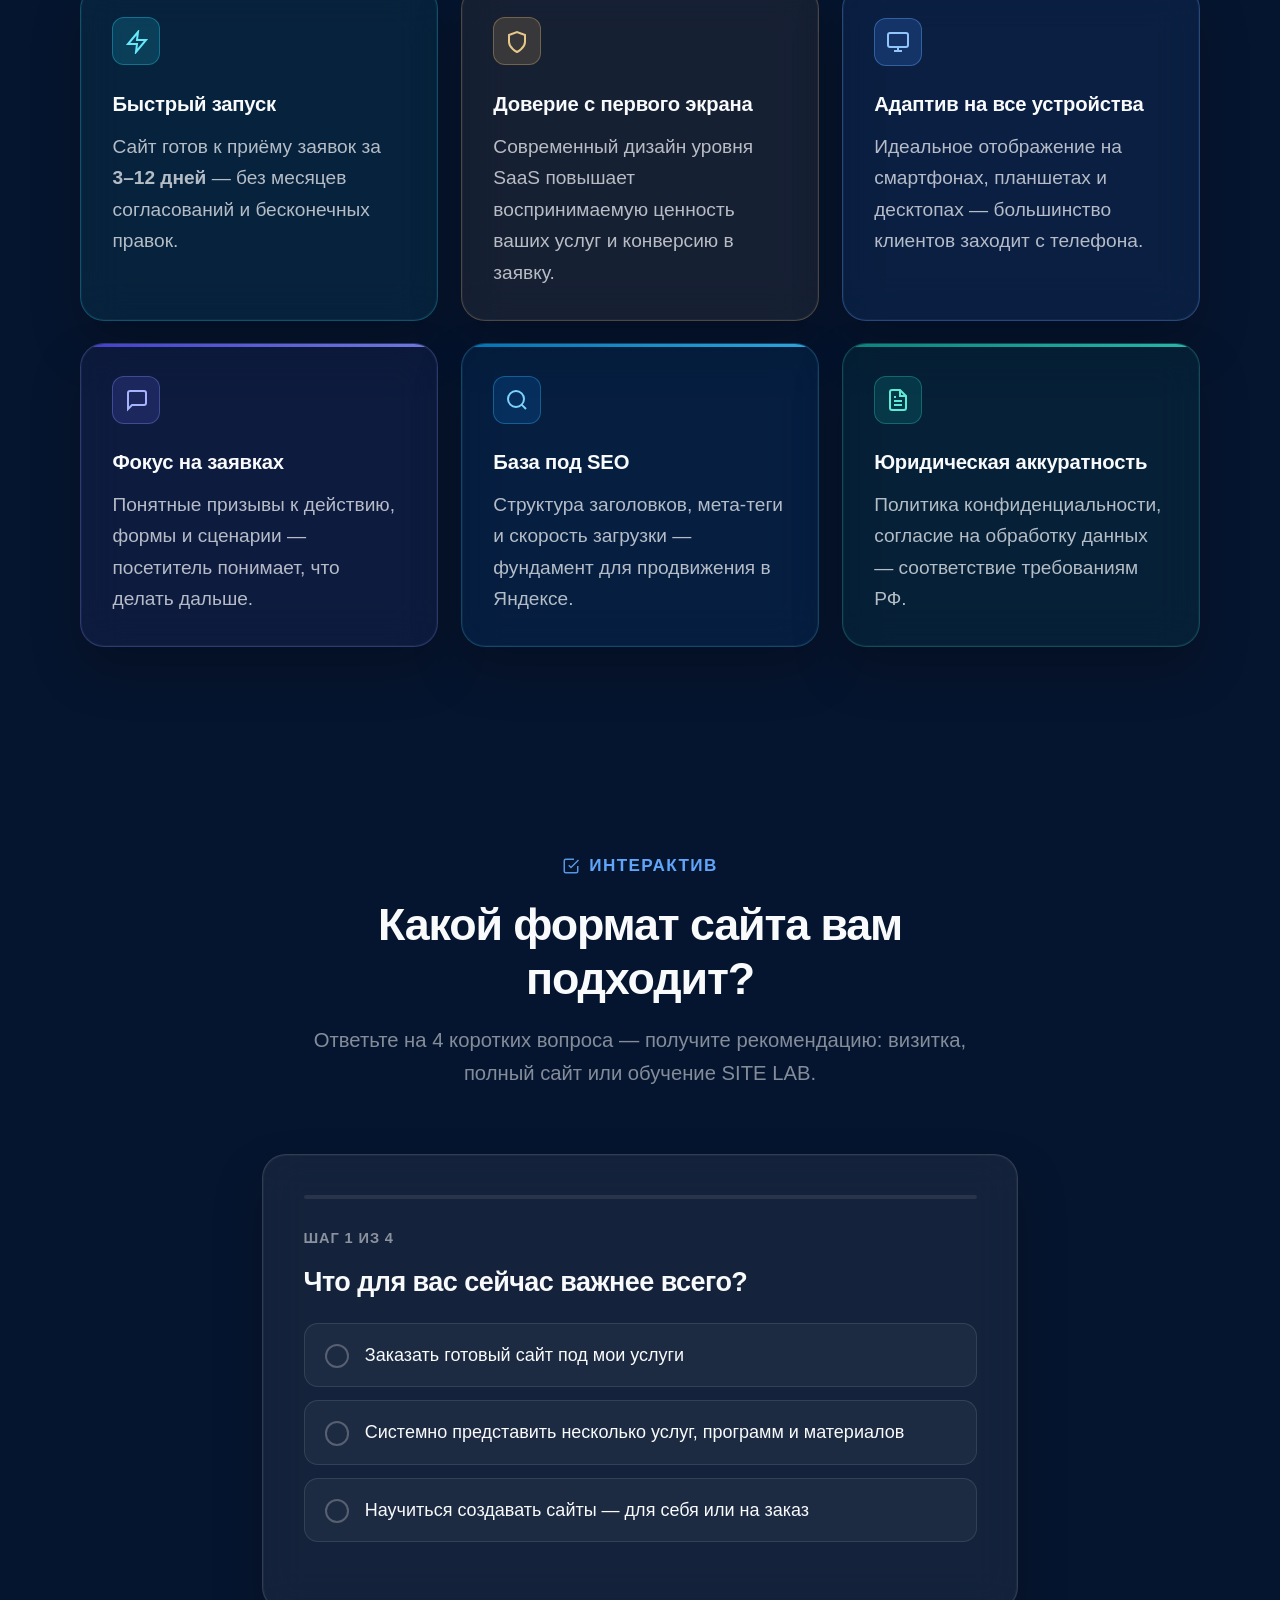
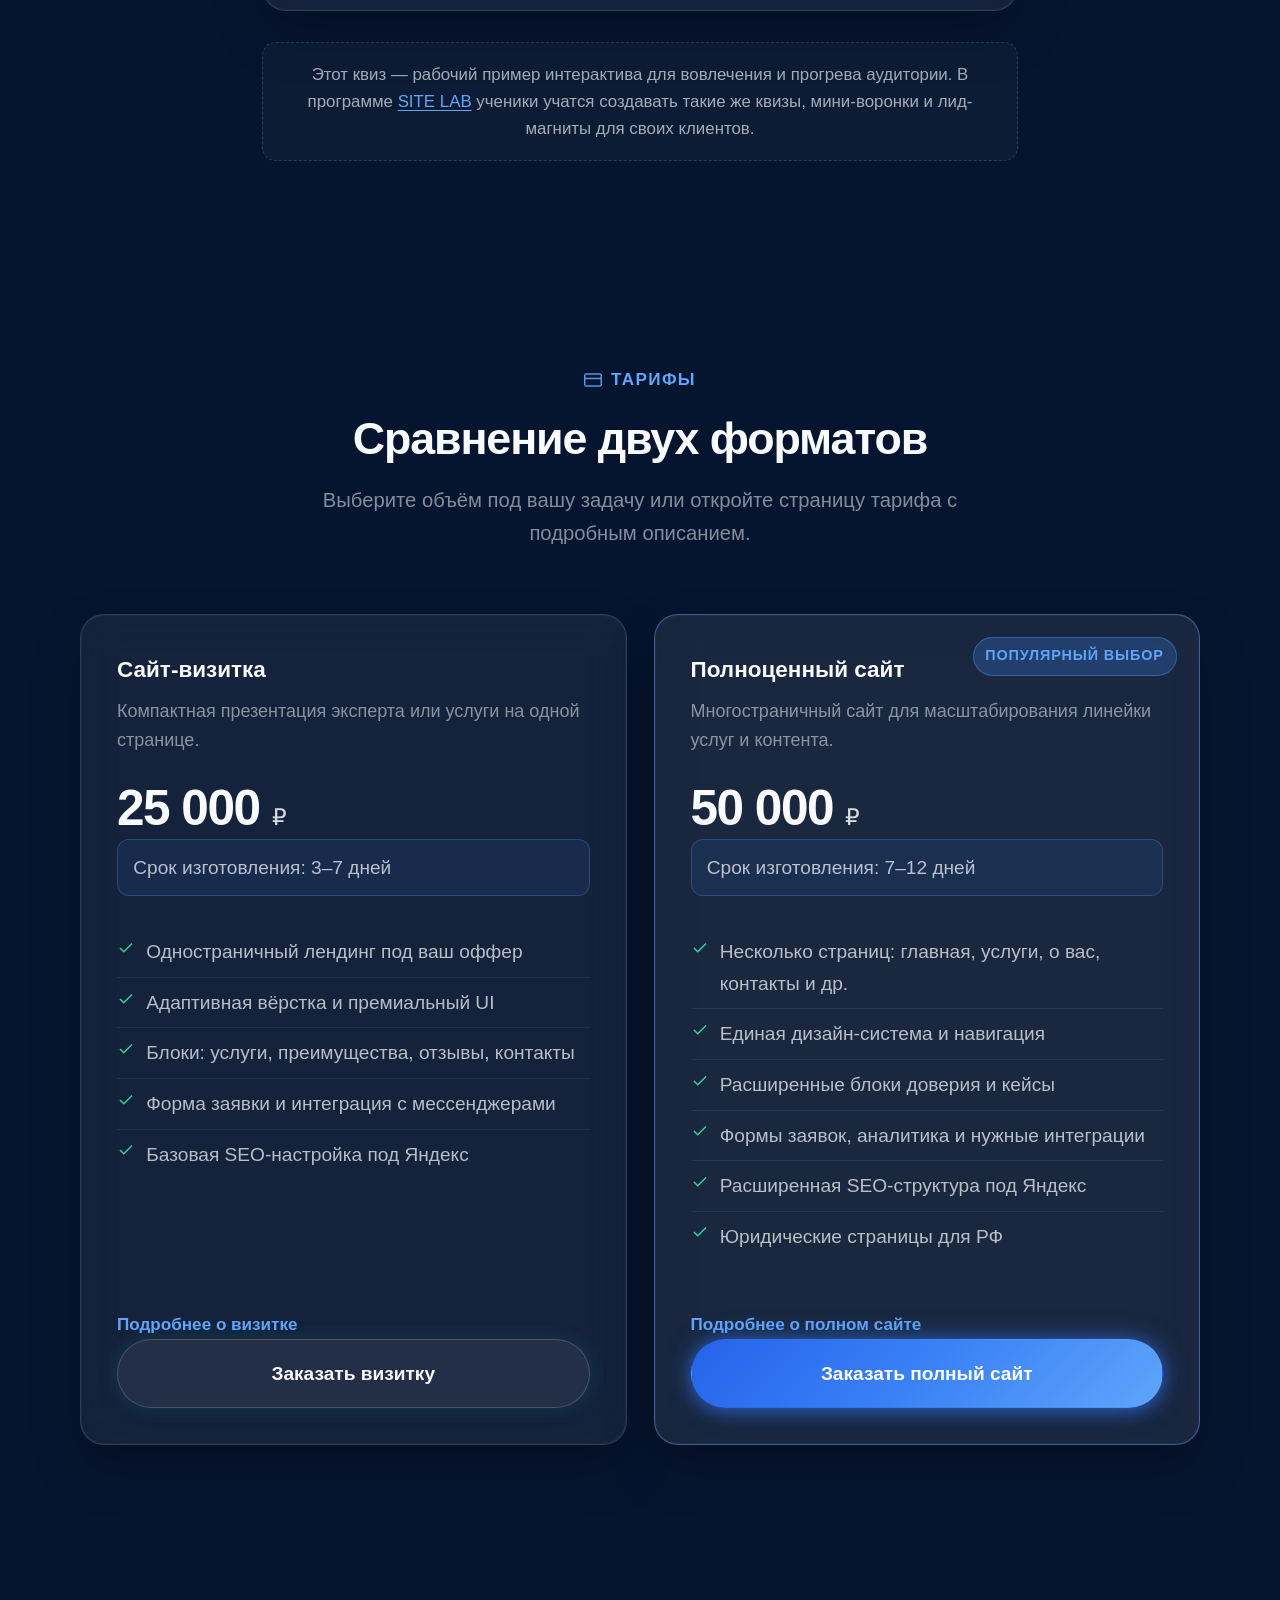
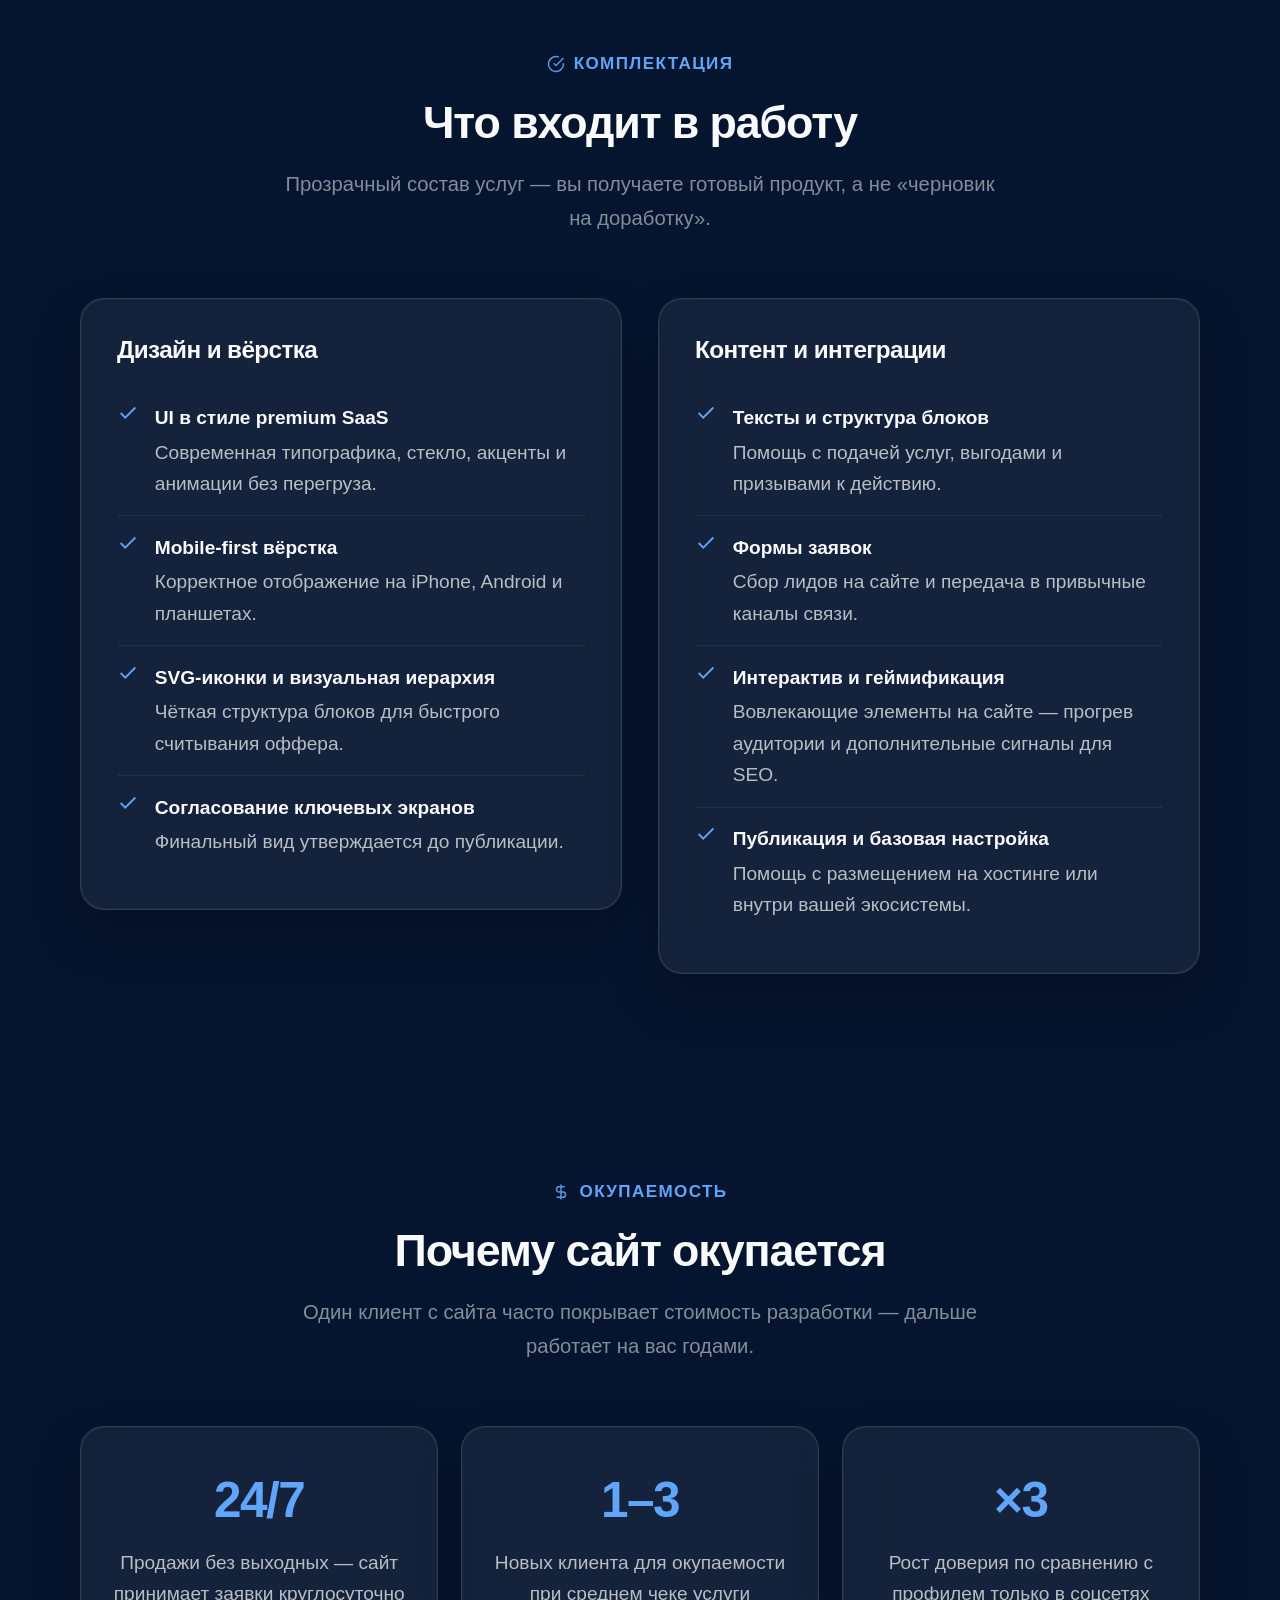
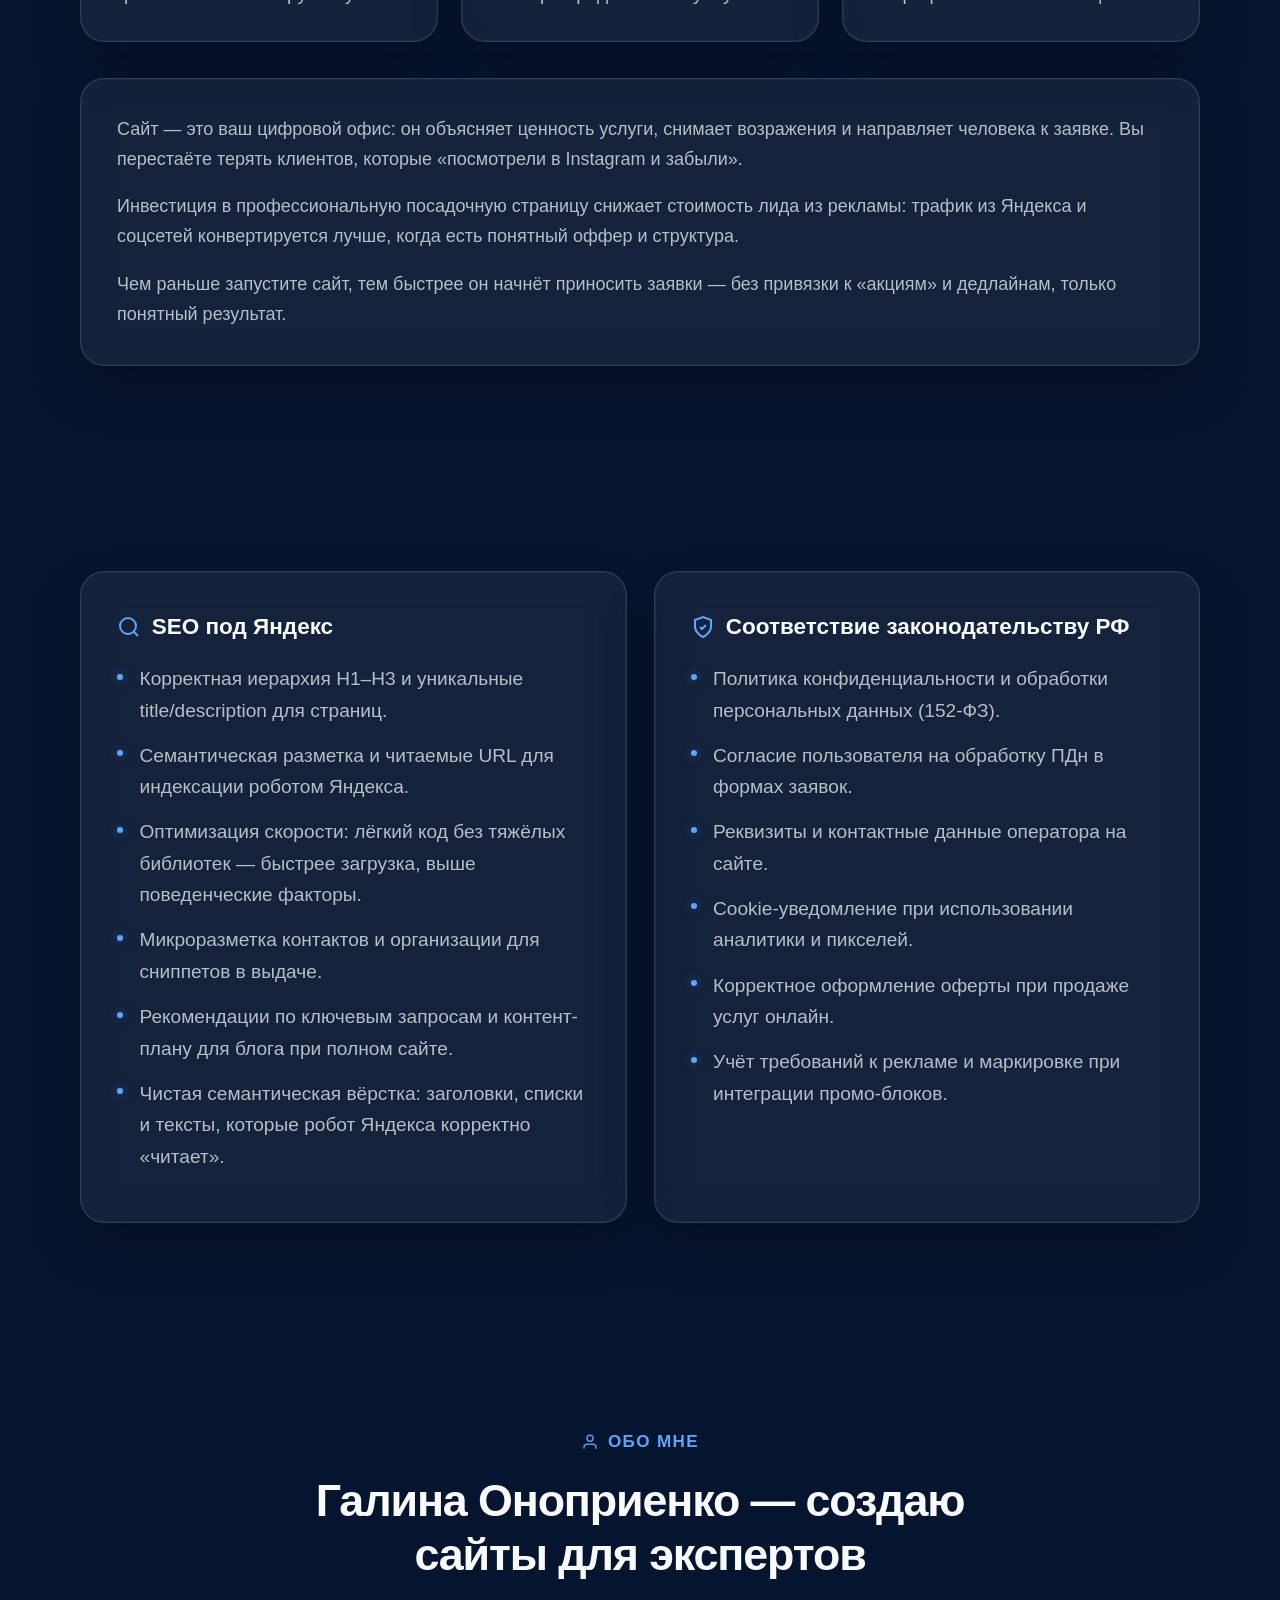
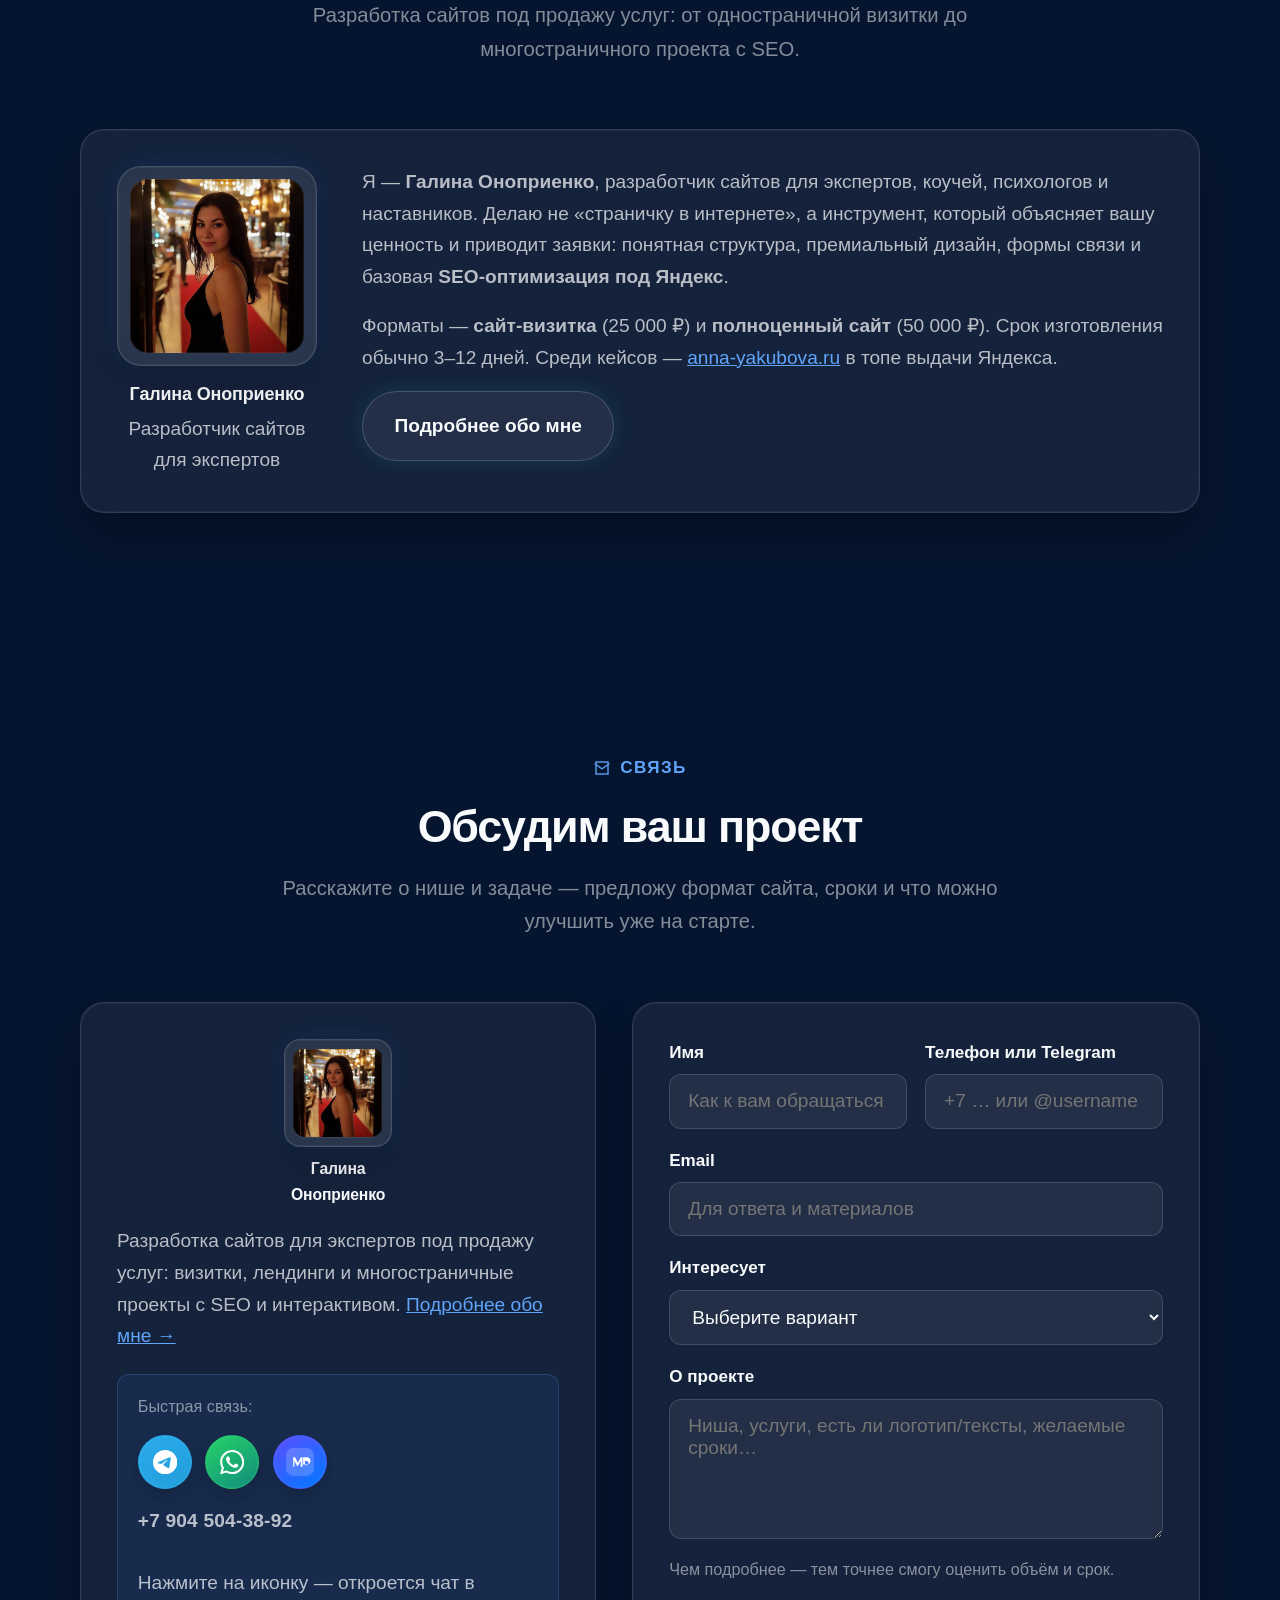
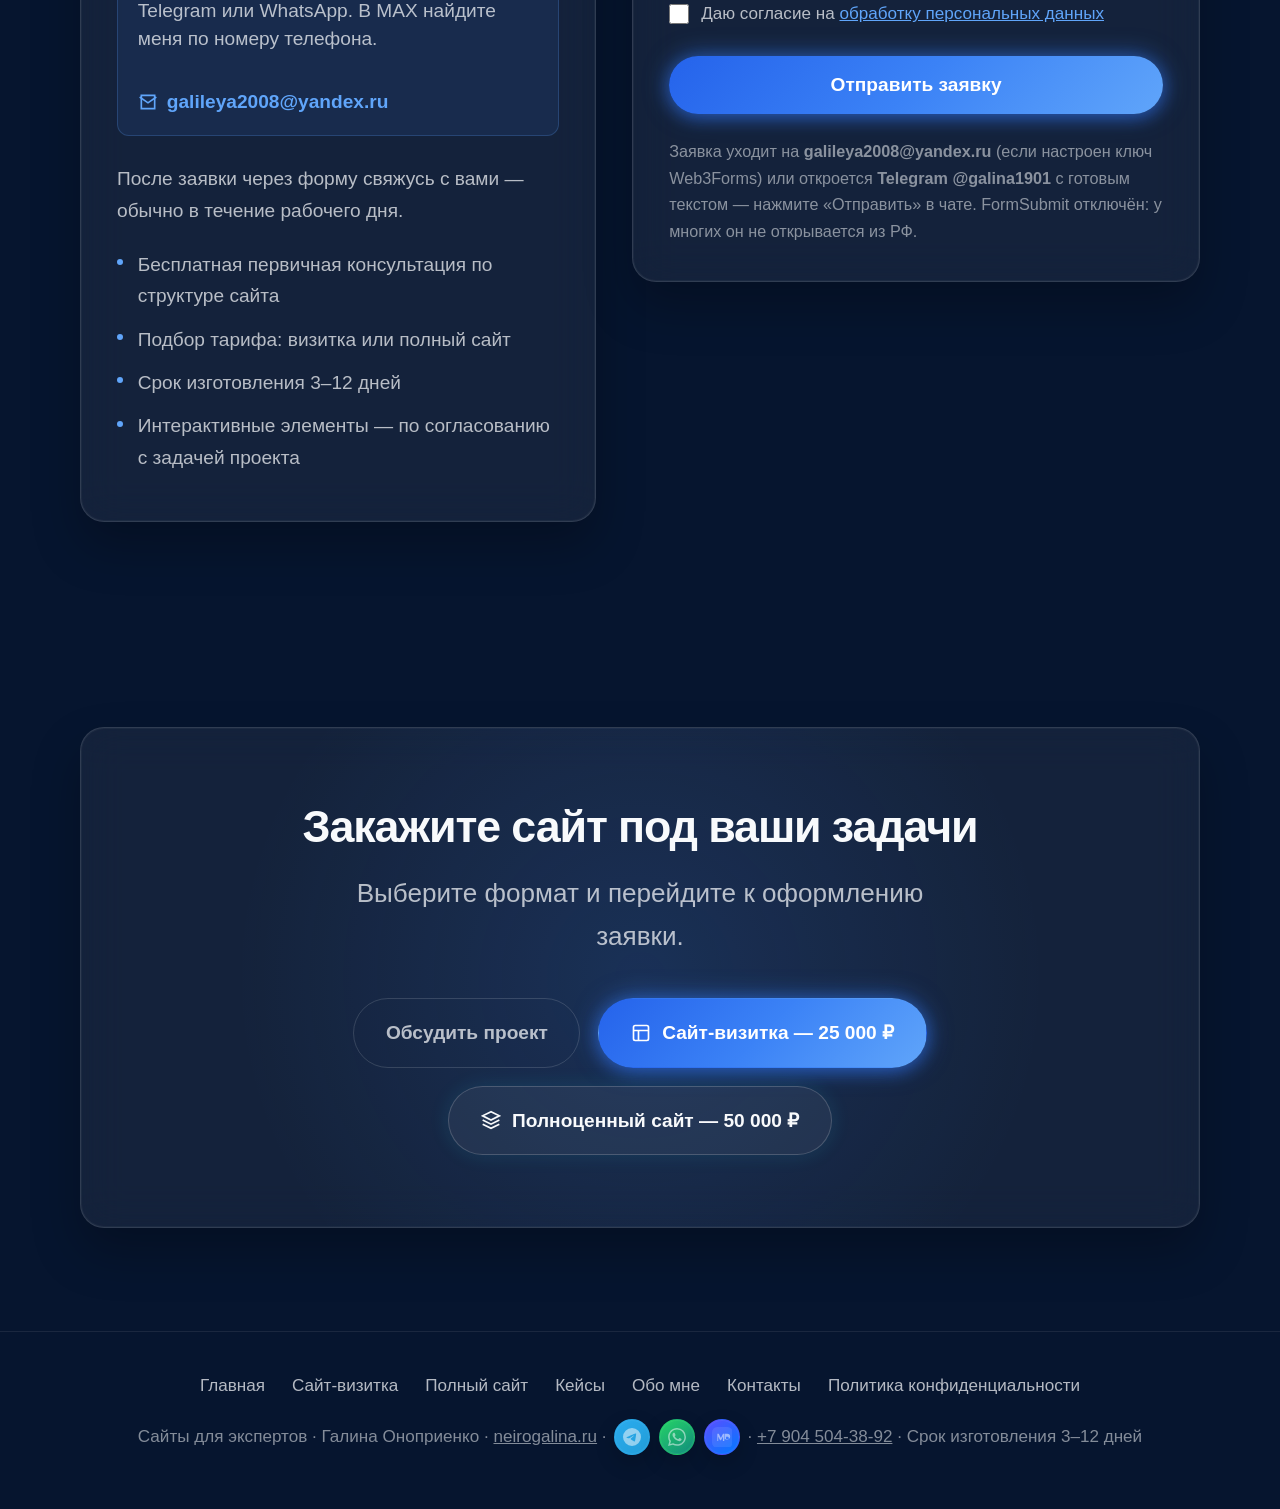
==== commit 19d0aeb8: "Цветовые акценты карточек в блоке преимуществ на главной Co-authored-by: Cursor <cursoragent@cursor." ====
--- a/index.html
+++ b/index.html
@@ -646,12 +646,126 @@
 
     .ng-benefit-card {
       padding: 1.75rem;
-      transition: transform 0.4s var(--ease-out), border-color 0.4s;
+      transition: transform 0.4s var(--ease-out), border-color 0.4s, box-shadow 0.4s;
+      position: relative;
+      overflow: hidden;
+    }
+
+    .ng-benefit-card::before {
+      content: "";
+      position: absolute;
+      top: 0;
+      left: 0;
+      right: 0;
+      height: 3px;
+      border-radius: var(--radius-lg) var(--radius-lg) 0 0;
+      opacity: 0.85;
     }
 
     .ng-benefit-card:hover {
       transform: translateY(-4px);
-      border-color: rgba(96, 165, 250, 0.35);
+    }
+
+    .ng-benefit-card--blue {
+      background: rgba(59, 130, 246, 0.09);
+      border-color: rgba(96, 165, 250, 0.32);
+    }
+    .ng-benefit-card--blue::before {
+      background: linear-gradient(90deg, #3b82f6, #60a5fa);
+    }
+    .ng-benefit-card--blue:hover {
+      border-color: rgba(96, 165, 250, 0.5);
+      box-shadow: 0 12px 40px rgba(59, 130, 246, 0.18);
+    }
+    .ng-benefit-card--blue .ng-icon-wrap {
+      background: rgba(59, 130, 246, 0.22);
+      border-color: rgba(96, 165, 250, 0.4);
+      color: #93c5fd;
+    }
+
+    .ng-benefit-card--cyan {
+      background: rgba(34, 211, 238, 0.07);
+      border-color: rgba(34, 211, 238, 0.28);
+    }
+    .ng-benefit-card--cyan::before {
+      background: linear-gradient(90deg, #06b6d4, #22d3ee);
+    }
+    .ng-benefit-card--cyan:hover {
+      border-color: rgba(34, 211, 238, 0.45);
+      box-shadow: 0 12px 40px rgba(34, 211, 238, 0.14);
+    }
+    .ng-benefit-card--cyan .ng-icon-wrap {
+      background: rgba(34, 211, 238, 0.16);
+      border-color: rgba(34, 211, 238, 0.35);
+      color: #67e8f9;
+    }
+
+    .ng-benefit-card--gold {
+      background: rgba(213, 170, 100, 0.08);
+      border-color: rgba(213, 170, 100, 0.3);
+    }
+    .ng-benefit-card--gold::before {
+      background: linear-gradient(90deg, #b8924f, #d5aa64);
+    }
+    .ng-benefit-card--gold:hover {
+      border-color: rgba(213, 170, 100, 0.48);
+      box-shadow: 0 12px 40px rgba(213, 170, 100, 0.12);
+    }
+    .ng-benefit-card--gold .ng-icon-wrap {
+      background: rgba(213, 170, 100, 0.18);
+      border-color: rgba(213, 170, 100, 0.38);
+      color: #e8c88a;
+    }
+
+    .ng-benefit-card--indigo {
+      background: rgba(99, 102, 241, 0.08);
+      border-color: rgba(129, 140, 248, 0.28);
+    }
+    .ng-benefit-card--indigo::before {
+      background: linear-gradient(90deg, #4f46e5, #818cf8);
+    }
+    .ng-benefit-card--indigo:hover {
+      border-color: rgba(129, 140, 248, 0.45);
+      box-shadow: 0 12px 40px rgba(99, 102, 241, 0.15);
+    }
+    .ng-benefit-card--indigo .ng-icon-wrap {
+      background: rgba(99, 102, 241, 0.18);
+      border-color: rgba(129, 140, 248, 0.35);
+      color: #a5b4fc;
+    }
+
+    .ng-benefit-card--teal {
+      background: rgba(20, 184, 166, 0.07);
+      border-color: rgba(45, 212, 191, 0.26);
+    }
+    .ng-benefit-card--teal::before {
+      background: linear-gradient(90deg, #0d9488, #2dd4bf);
+    }
+    .ng-benefit-card--teal:hover {
+      border-color: rgba(45, 212, 191, 0.42);
+      box-shadow: 0 12px 40px rgba(20, 184, 166, 0.13);
+    }
+    .ng-benefit-card--teal .ng-icon-wrap {
+      background: rgba(20, 184, 166, 0.16);
+      border-color: rgba(45, 212, 191, 0.32);
+      color: #5eead4;
+    }
+
+    .ng-benefit-card--sky {
+      background: rgba(14, 116, 214, 0.1);
+      border-color: rgba(56, 189, 248, 0.26);
+    }
+    .ng-benefit-card--sky::before {
+      background: linear-gradient(90deg, #0284c7, #38bdf8);
+    }
+    .ng-benefit-card--sky:hover {
+      border-color: rgba(56, 189, 248, 0.42);
+      box-shadow: 0 12px 40px rgba(14, 116, 214, 0.16);
+    }
+    .ng-benefit-card--sky .ng-icon-wrap {
+      background: rgba(14, 116, 214, 0.2);
+      border-color: rgba(56, 189, 248, 0.34);
+      color: #7dd3fc;
     }
 
     .ng-icon-wrap {
@@ -665,11 +779,19 @@
       border: 1px solid rgba(96, 165, 250, 0.25);
       margin-bottom: 1.25rem;
       color: var(--accent-bright);
+      transition: background 0.35s var(--ease-out), border-color 0.35s;
     }
 
     .ng-icon-wrap svg {
       width: 24px;
       height: 24px;
+    }
+
+    @media (prefers-reduced-motion: reduce) {
+      .ng-benefit-card,
+      .ng-benefit-card .ng-icon-wrap {
+        transition: none;
+      }
     }
 
     .ng-benefit-card h3 {
@@ -1790,42 +1912,42 @@
           <p class="ng-sub">Не шаблон «на скорую руку», а инструмент продаж с продуманной структурой и визуалом премиум-класса.</p>
         </div>
         <div class="ng-benefits-grid">
-          <article class="ng-benefit-card ng-glass">
+          <article class="ng-benefit-card ng-glass ng-benefit-card--cyan">
             <div class="ng-icon-wrap">
               <svg viewBox="0 0 24 24" fill="none" stroke="currentColor" stroke-width="2"><path d="M13 2L3 14h9l-1 8 10-12h-9l1-8z"/></svg>
             </div>
             <h3>Быстрый запуск</h3>
             <p>Сайт готов к приёму заявок за <strong>3–12 дней</strong> — без месяцев согласований и бесконечных правок.</p>
           </article>
-          <article class="ng-benefit-card ng-glass">
+          <article class="ng-benefit-card ng-glass ng-benefit-card--gold">
             <div class="ng-icon-wrap">
               <svg viewBox="0 0 24 24" fill="none" stroke="currentColor" stroke-width="2"><path d="M12 22s8-4 8-10V5l-8-3-8 3v7c0 6 8 10 8 10z"/></svg>
             </div>
             <h3>Доверие с первого экрана</h3>
             <p>Современный дизайн уровня SaaS повышает воспринимаемую ценность ваших услуг и конверсию в заявку.</p>
           </article>
-          <article class="ng-benefit-card ng-glass">
+          <article class="ng-benefit-card ng-glass ng-benefit-card--blue">
             <div class="ng-icon-wrap">
               <svg viewBox="0 0 24 24" fill="none" stroke="currentColor" stroke-width="2"><rect x="2" y="3" width="20" height="14" rx="2"/><path d="M8 21h8M12 17v4"/></svg>
             </div>
             <h3>Адаптив на все устройства</h3>
             <p>Идеальное отображение на смартфонах, планшетах и десктопах — большинство клиентов заходит с телефона.</p>
           </article>
-          <article class="ng-benefit-card ng-glass">
+          <article class="ng-benefit-card ng-glass ng-benefit-card--indigo">
             <div class="ng-icon-wrap">
               <svg viewBox="0 0 24 24" fill="none" stroke="currentColor" stroke-width="2"><path d="M21 15a2 2 0 0 1-2 2H7l-4 4V5a2 2 0 0 1 2-2h14a2 2 0 0 1 2 2z"/></svg>
             </div>
             <h3>Фокус на заявках</h3>
             <p>Понятные призывы к действию, формы и сценарии — посетитель понимает, что делать дальше.</p>
           </article>
-          <article class="ng-benefit-card ng-glass">
+          <article class="ng-benefit-card ng-glass ng-benefit-card--sky">
             <div class="ng-icon-wrap">
               <svg viewBox="0 0 24 24" fill="none" stroke="currentColor" stroke-width="2"><circle cx="11" cy="11" r="8"/><path d="M21 21l-4.35-4.35"/></svg>
             </div>
             <h3>База под SEO</h3>
             <p>Структура заголовков, мета-теги и скорость загрузки — фундамент для продвижения в Яндексе.</p>
           </article>
-          <article class="ng-benefit-card ng-glass">
+          <article class="ng-benefit-card ng-glass ng-benefit-card--teal">
             <div class="ng-icon-wrap">
               <svg viewBox="0 0 24 24" fill="none" stroke="currentColor" stroke-width="2"><path d="M14 2H6a2 2 0 0 0-2 2v16a2 2 0 0 0 2 2h12a2 2 0 0 0 2-2V8z"/><path d="M14 2v6h6M16 13H8M16 17H8M10 9H8"/></svg>
             </div>
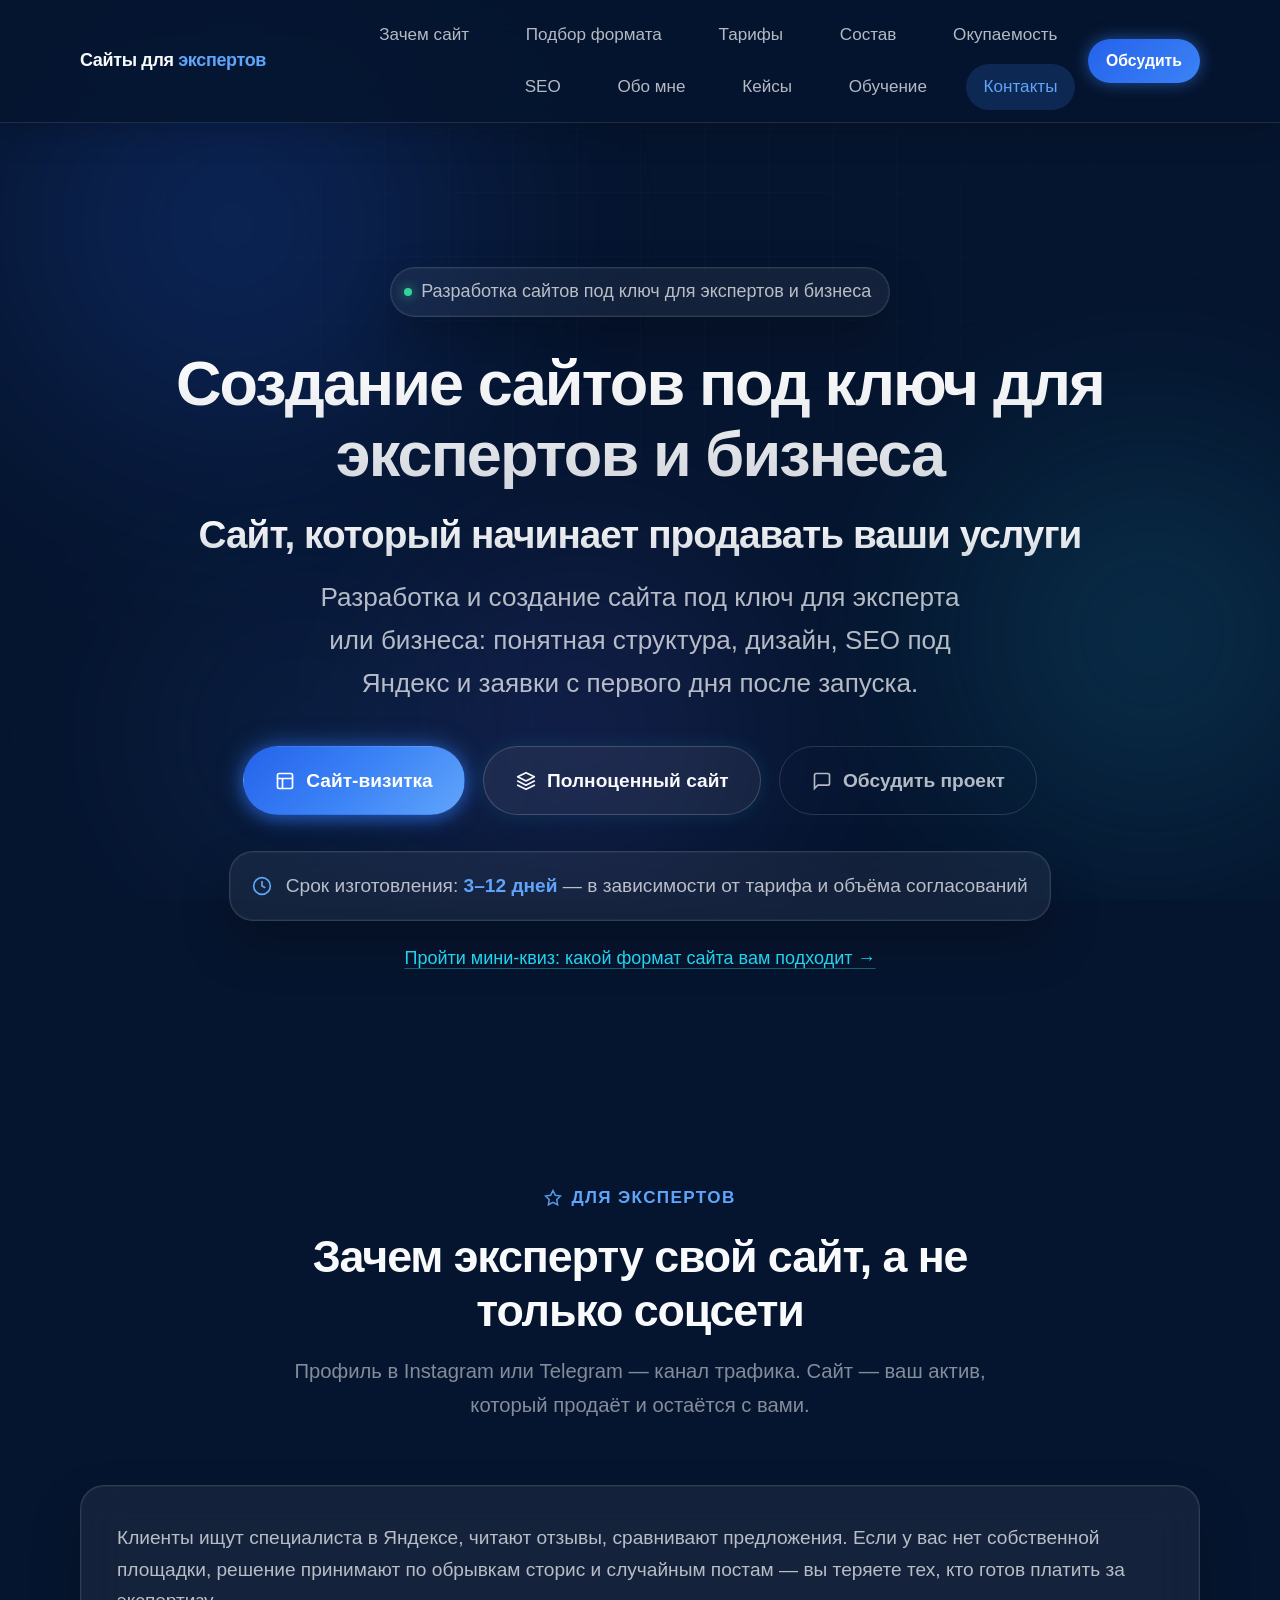
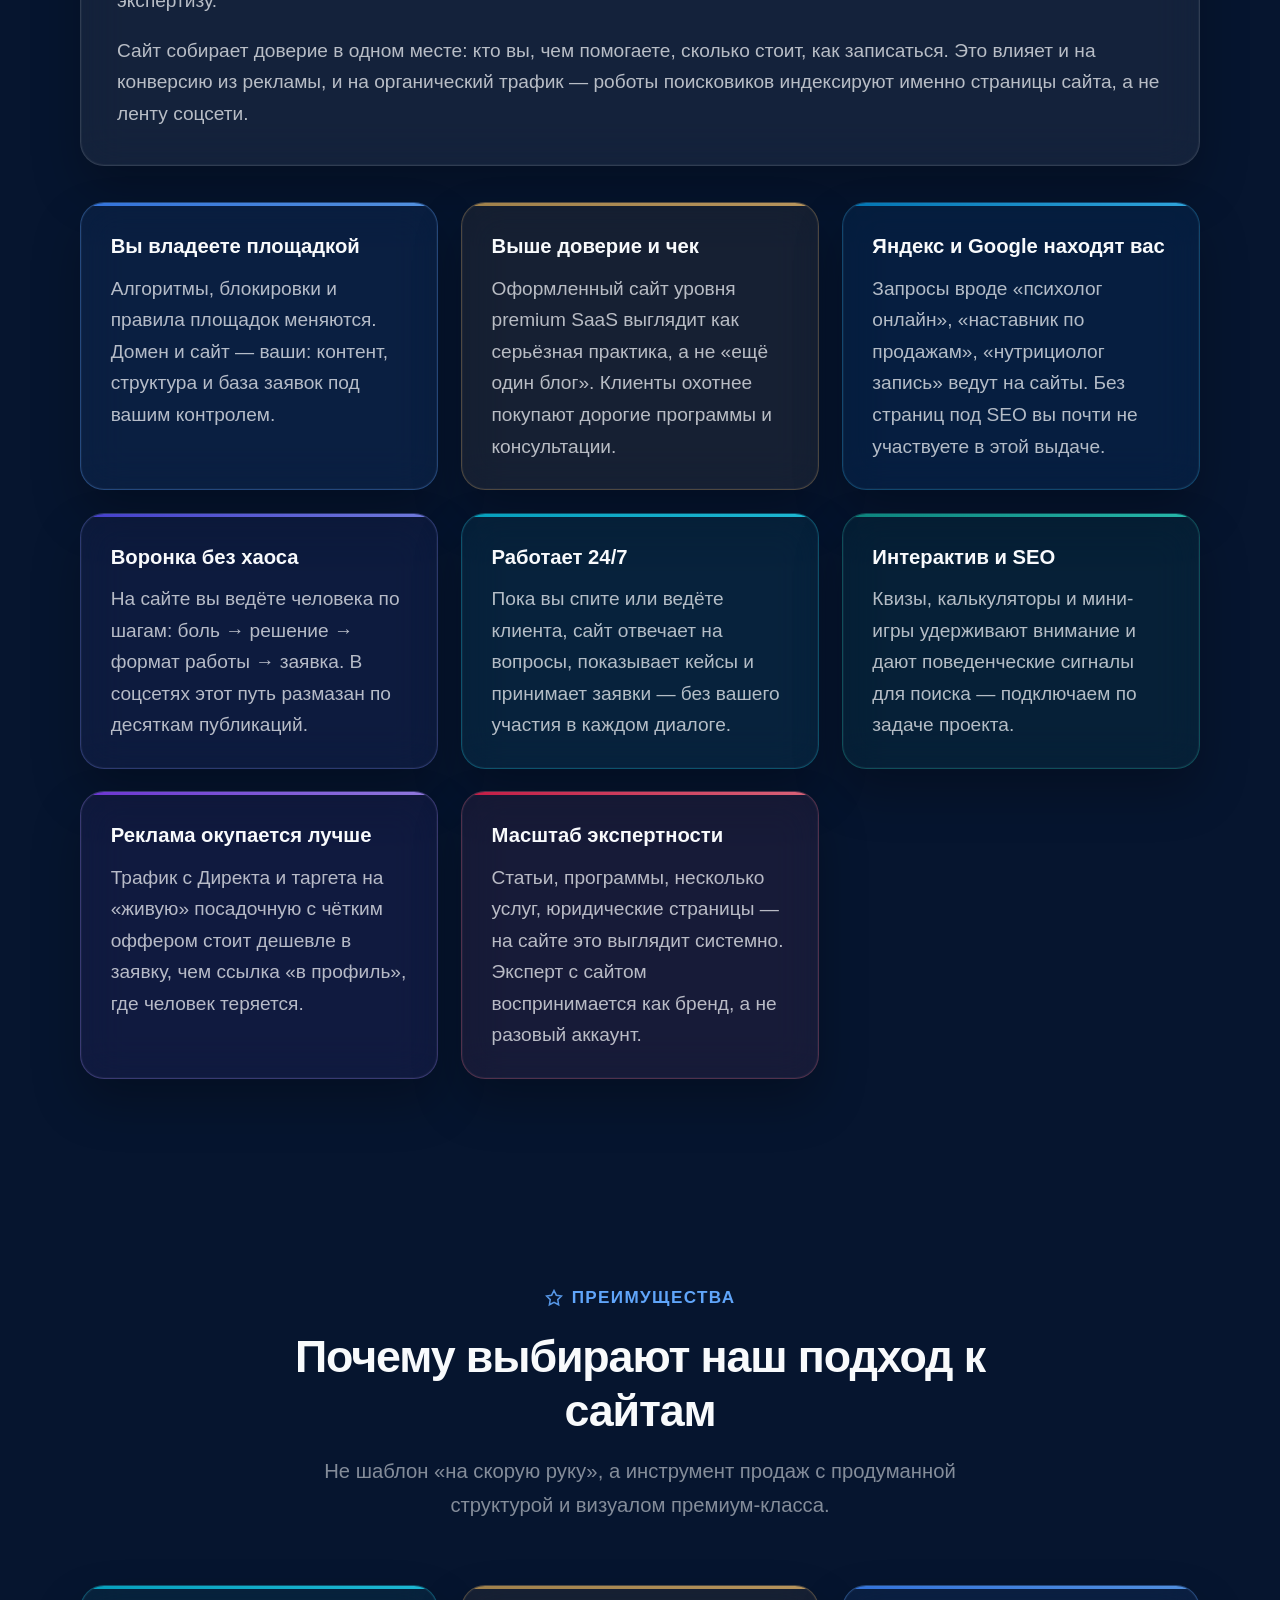
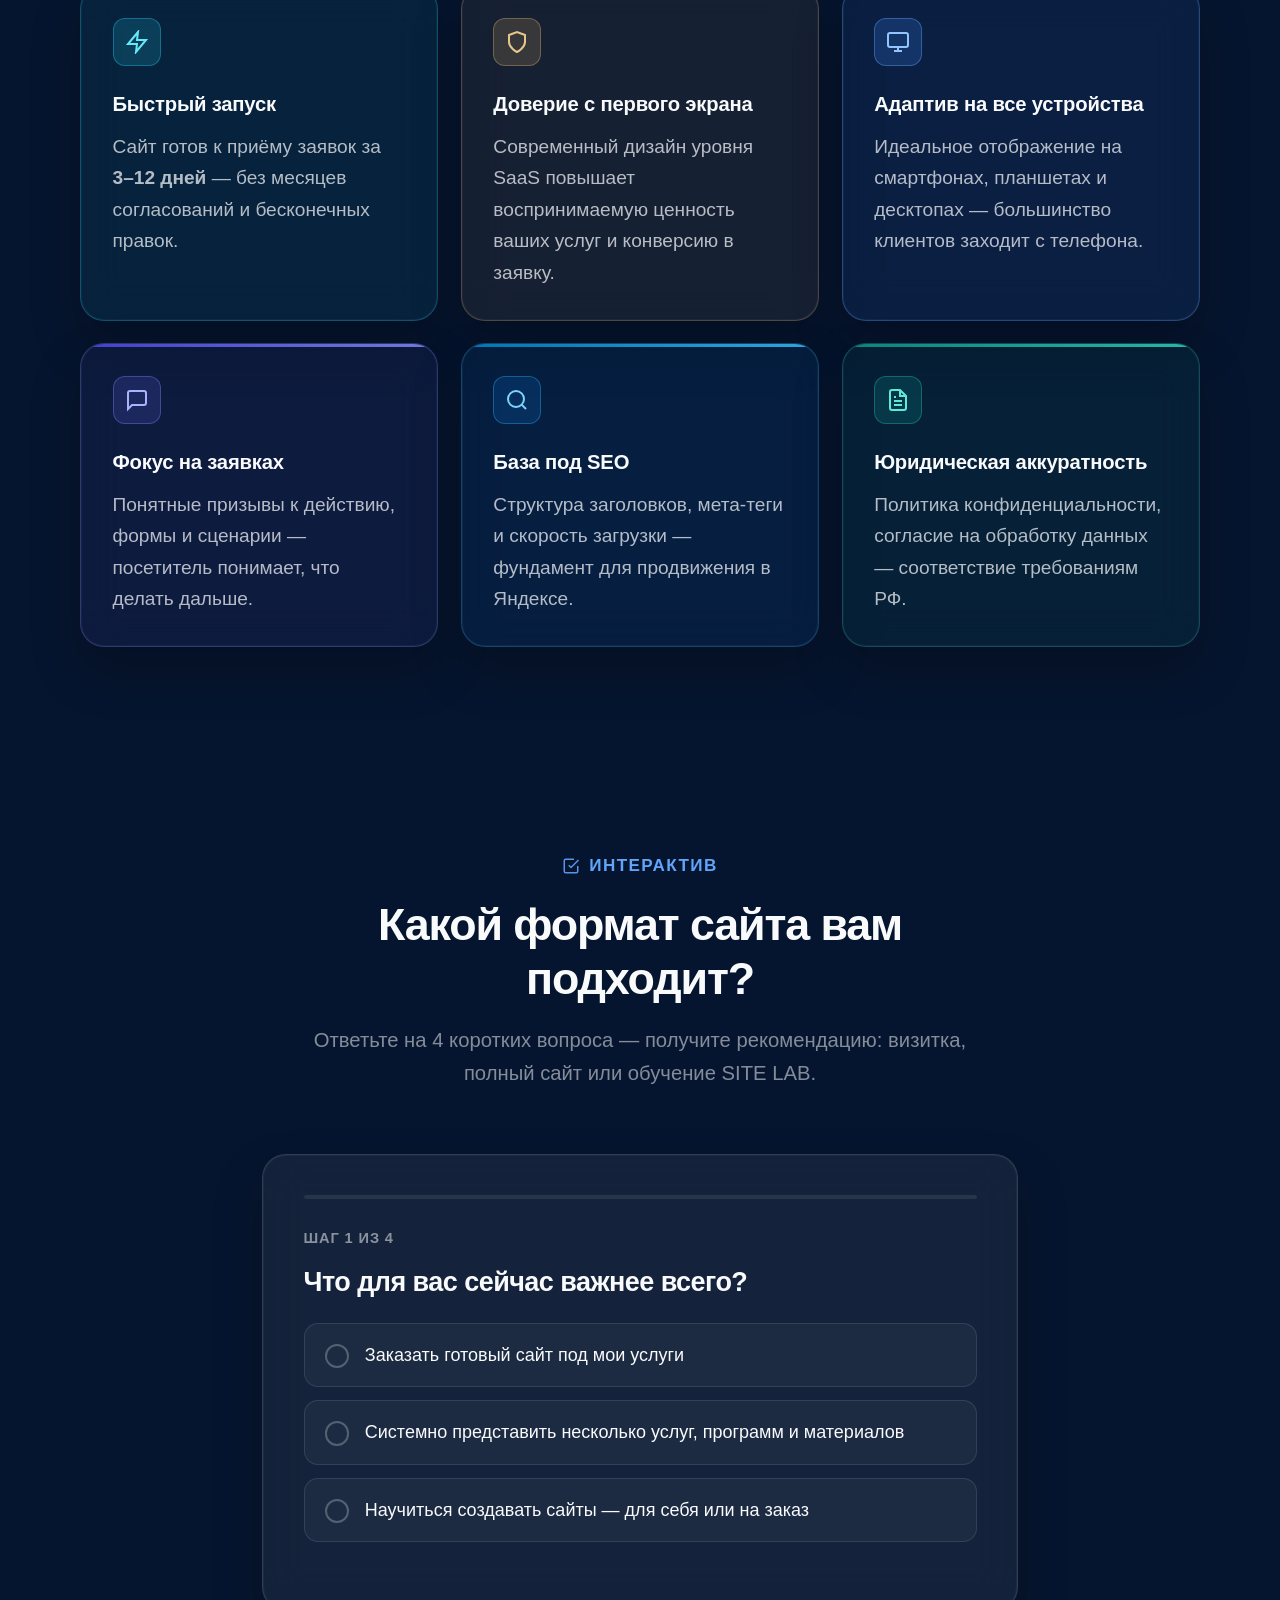
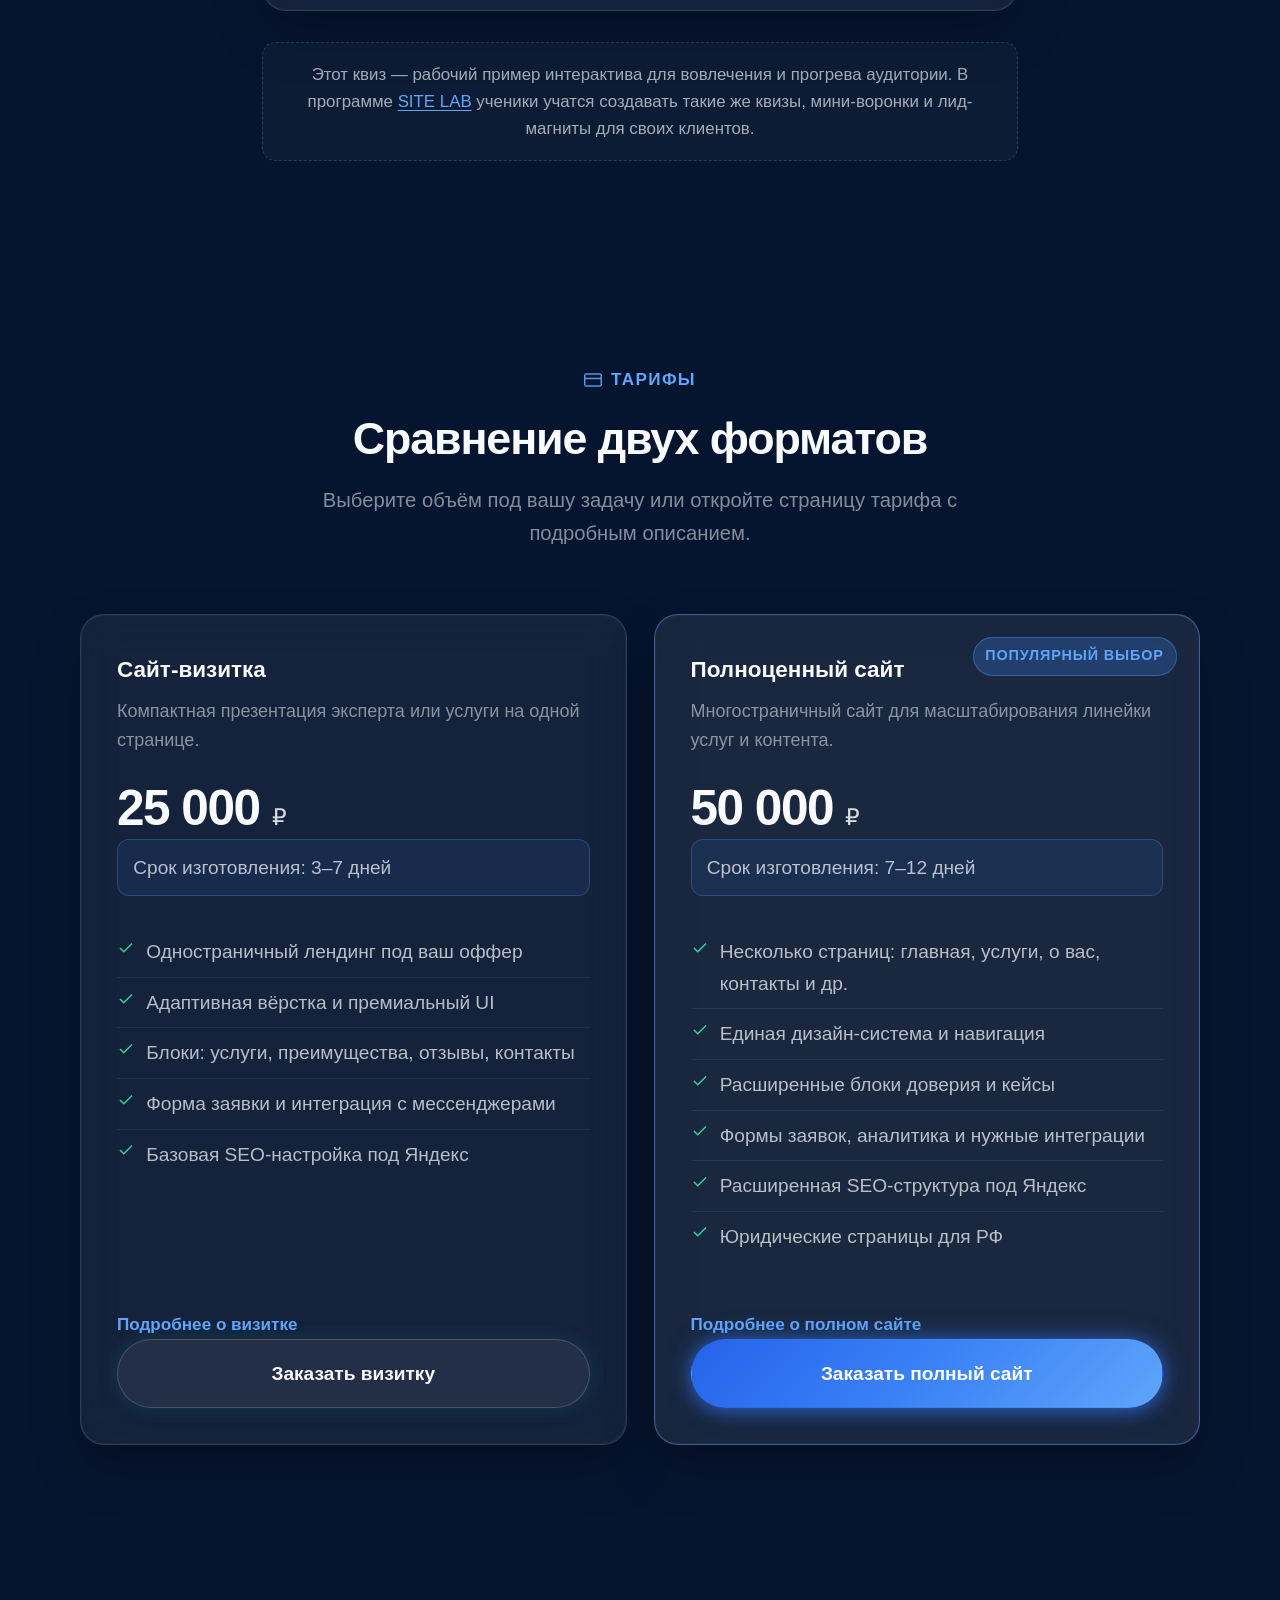
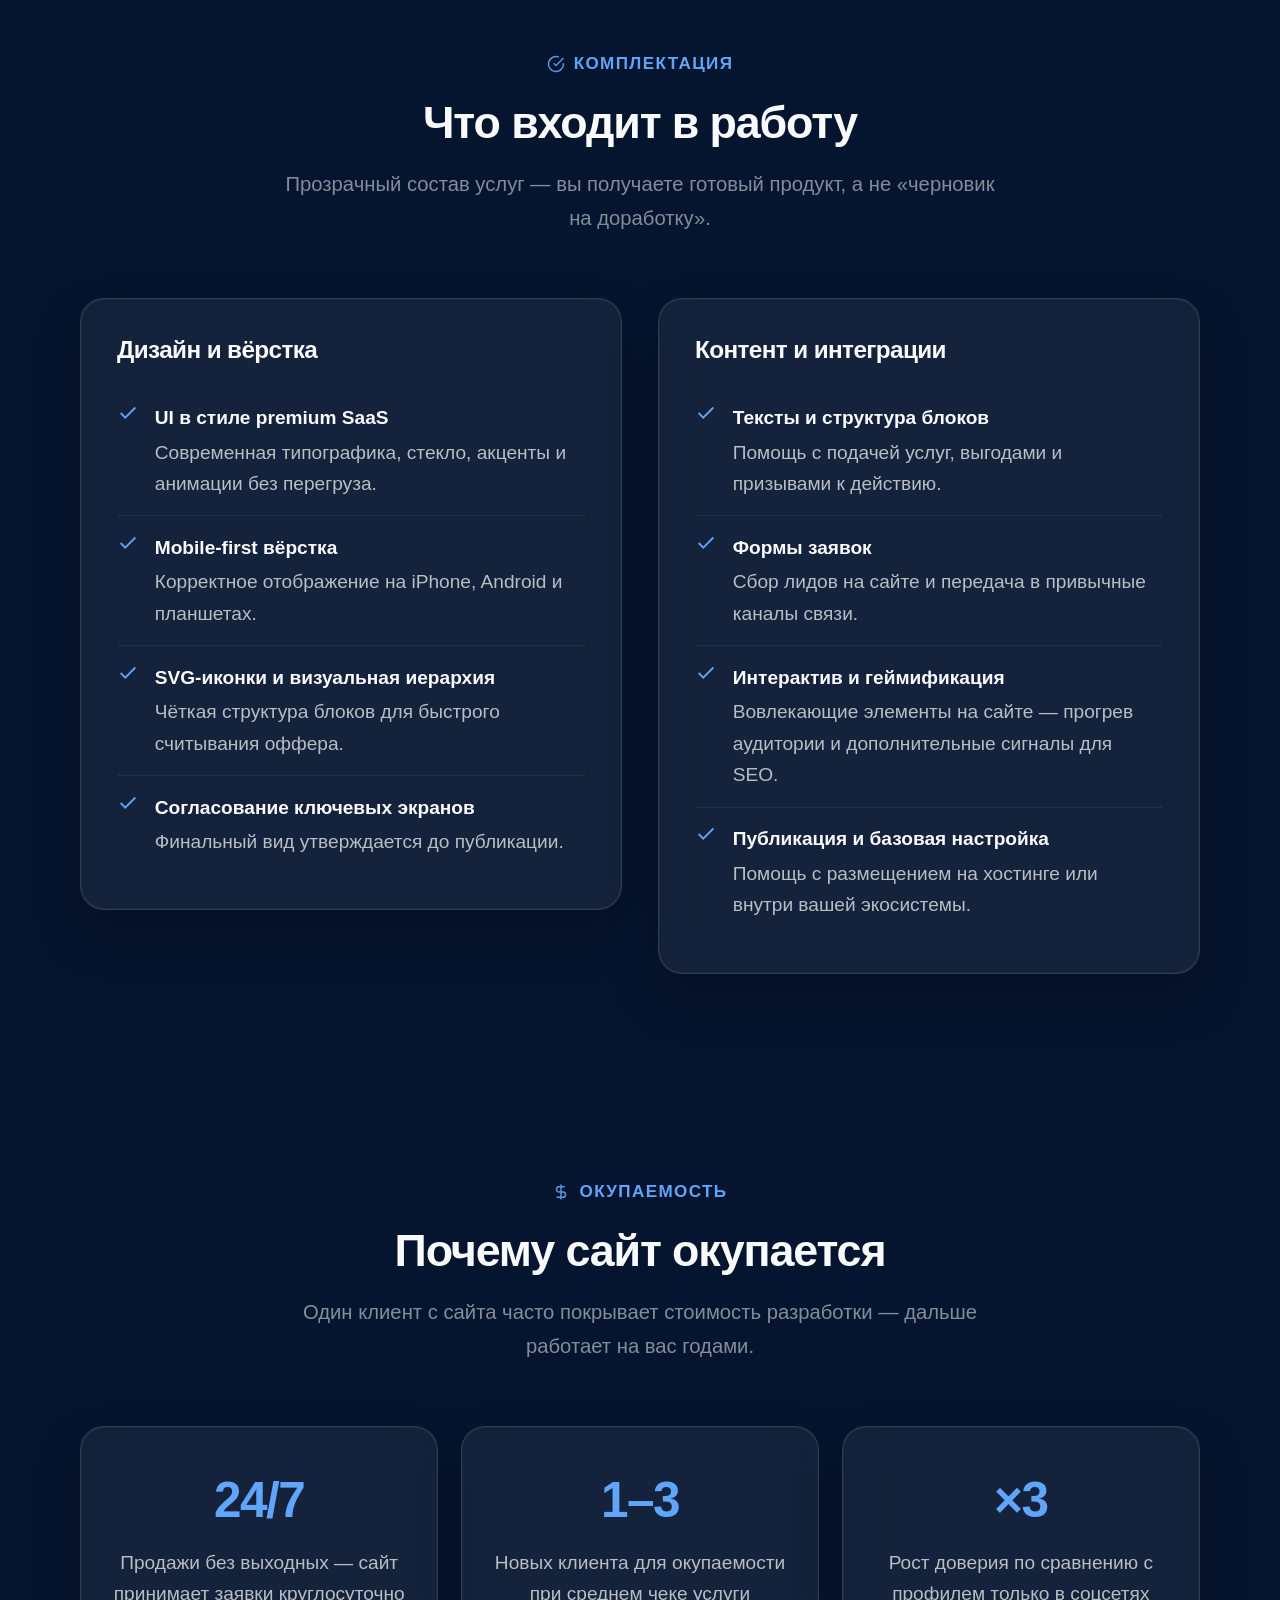
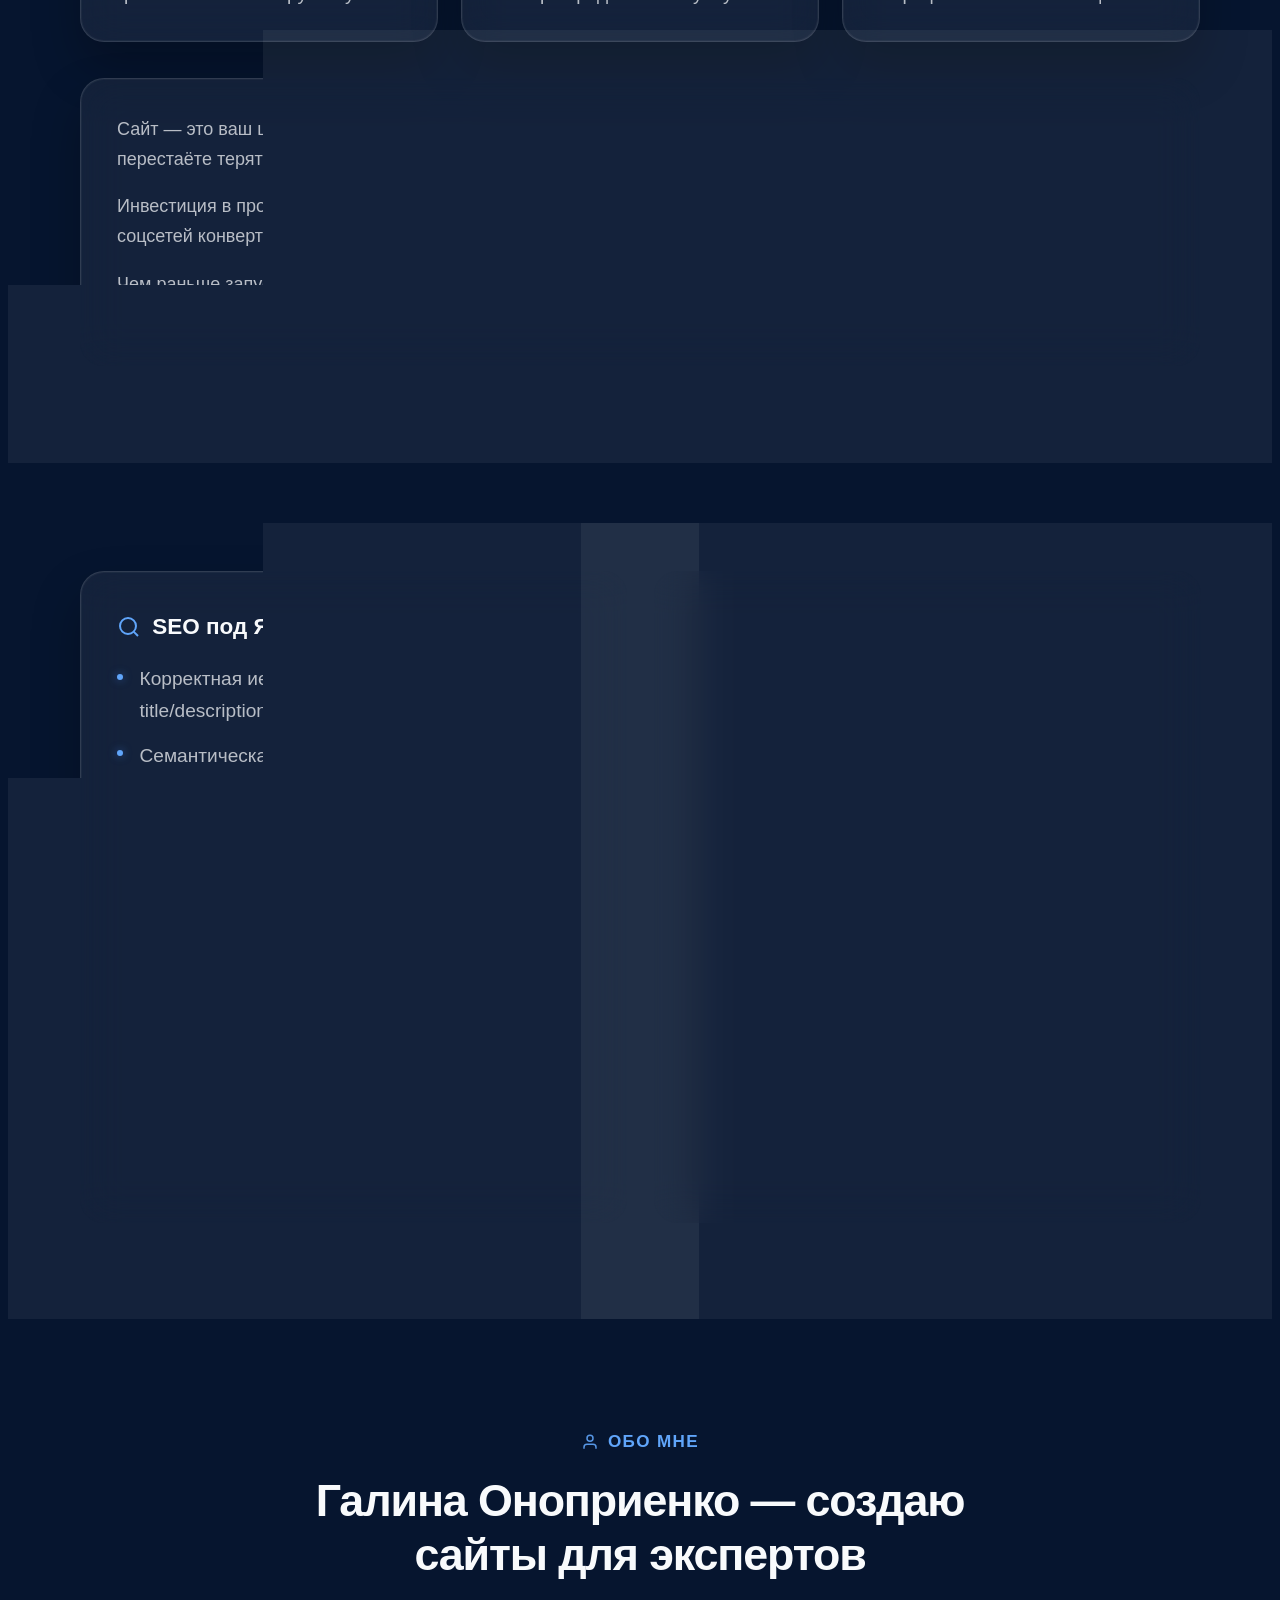
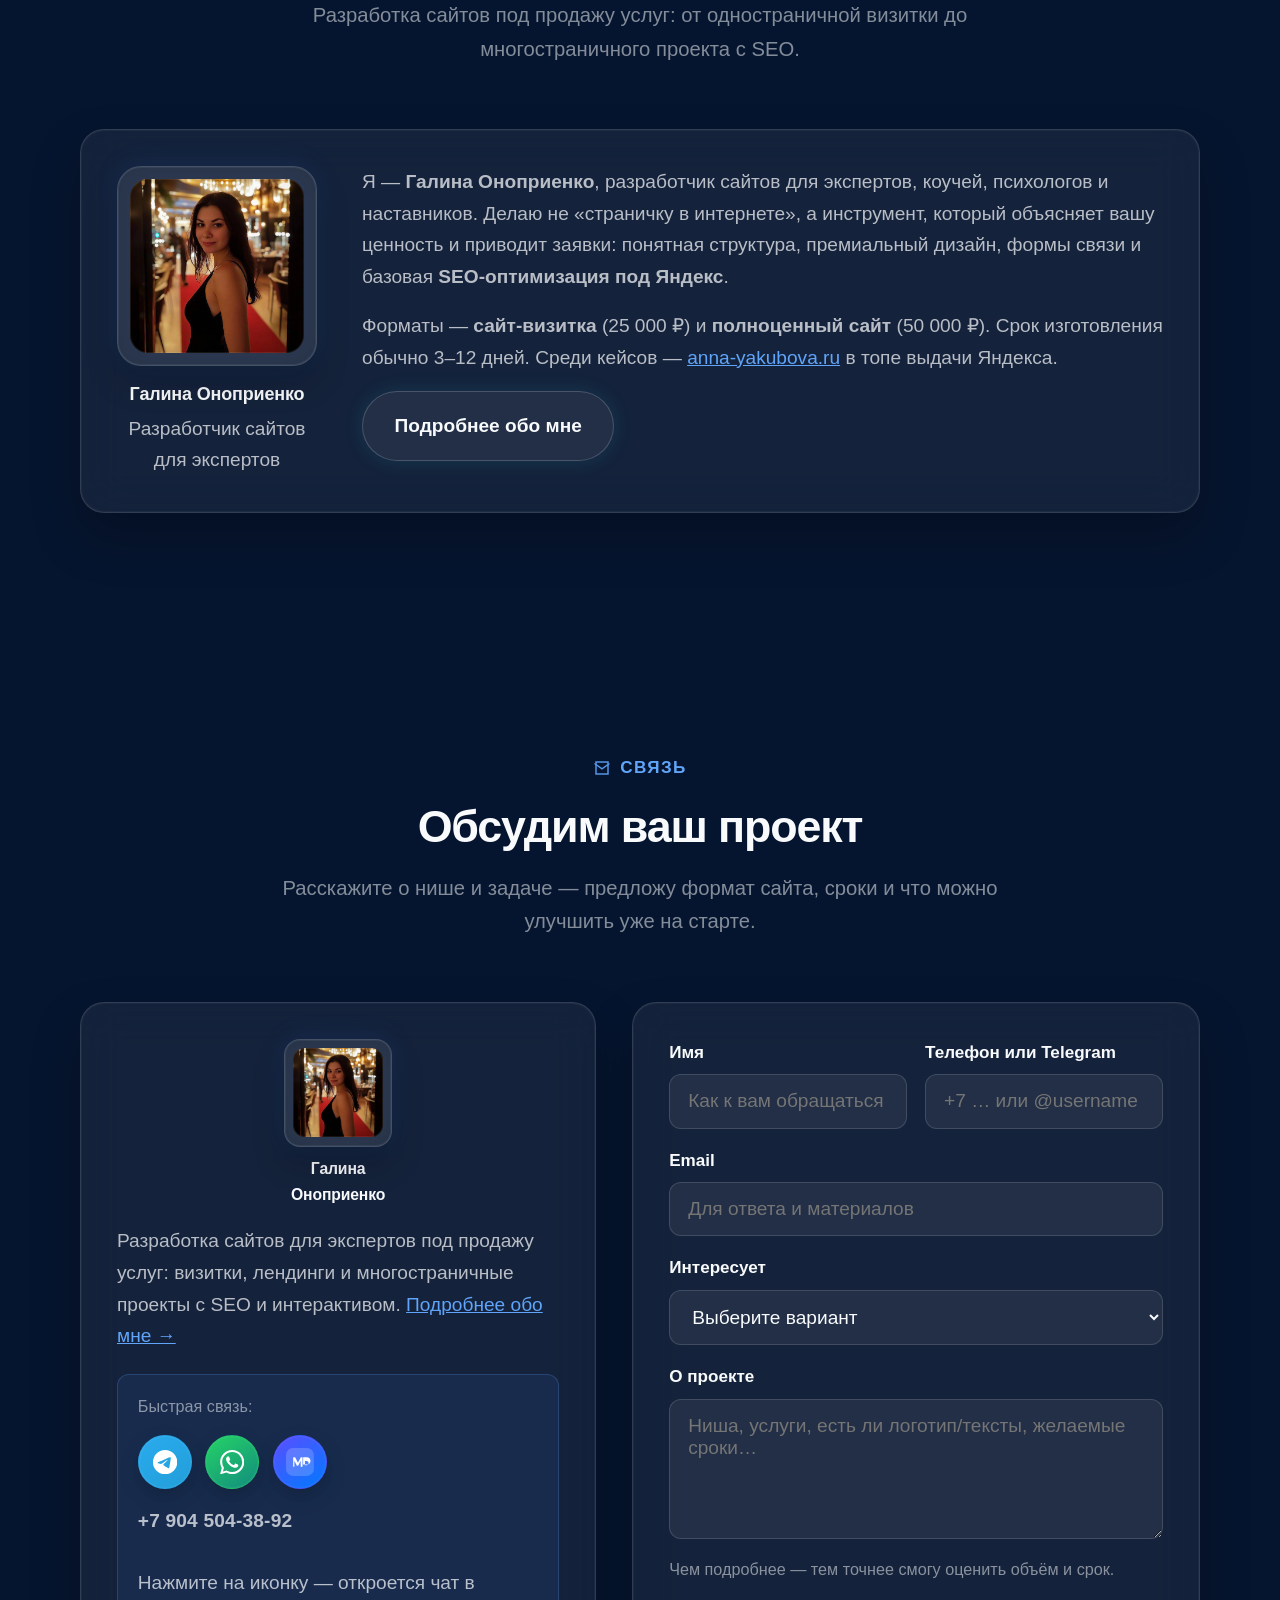
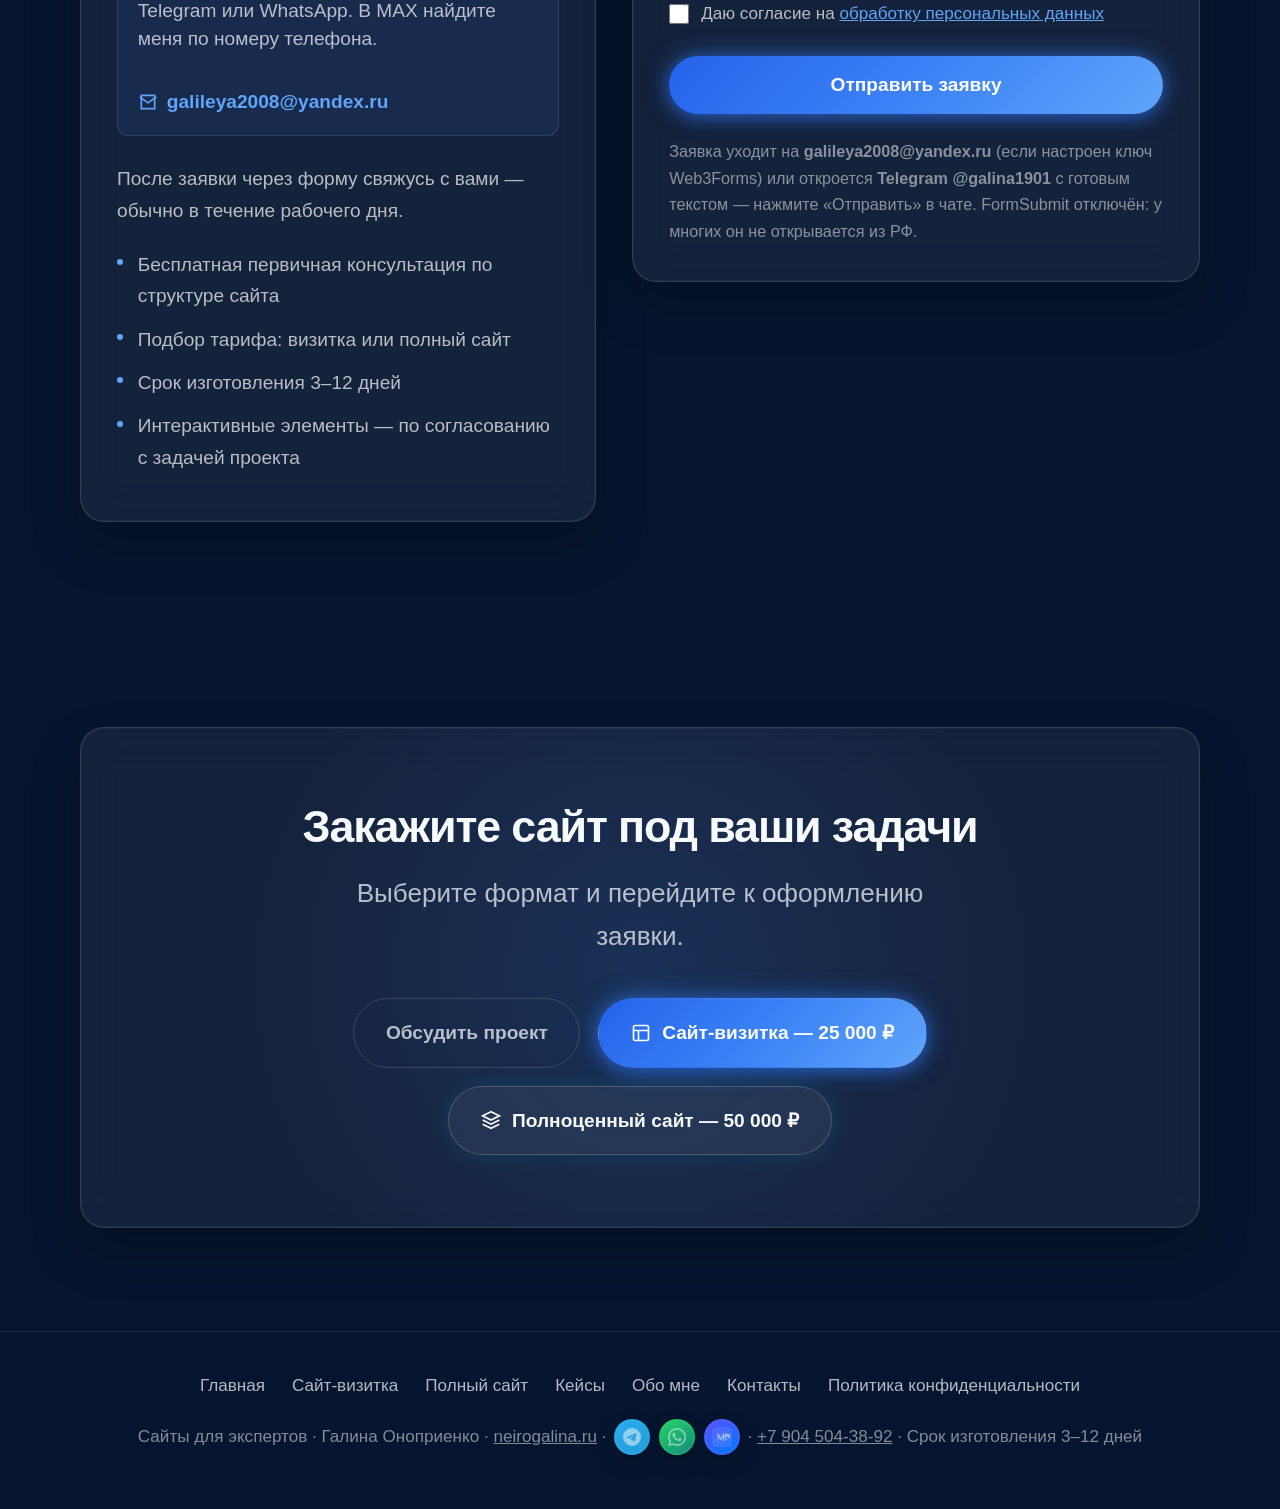
==== commit 99097d51: "Цветовые акценты карточек в блоке «Зачем эксперту сайт» Co-authored-by: Cursor <cursoragent@cursor.c" ====
--- a/index.html
+++ b/index.html
@@ -666,14 +666,17 @@
       transform: translateY(-4px);
     }
 
-    .ng-benefit-card--blue {
+    .ng-benefit-card--blue,
+    .ng-expert-card--blue {
       background: rgba(59, 130, 246, 0.09);
       border-color: rgba(96, 165, 250, 0.32);
     }
-    .ng-benefit-card--blue::before {
+    .ng-benefit-card--blue::before,
+    .ng-expert-card--blue::before {
       background: linear-gradient(90deg, #3b82f6, #60a5fa);
     }
-    .ng-benefit-card--blue:hover {
+    .ng-benefit-card--blue:hover,
+    .ng-expert-card--blue:hover {
       border-color: rgba(96, 165, 250, 0.5);
       box-shadow: 0 12px 40px rgba(59, 130, 246, 0.18);
     }
@@ -683,14 +686,17 @@
       color: #93c5fd;
     }
 
-    .ng-benefit-card--cyan {
+    .ng-benefit-card--cyan,
+    .ng-expert-card--cyan {
       background: rgba(34, 211, 238, 0.07);
       border-color: rgba(34, 211, 238, 0.28);
     }
-    .ng-benefit-card--cyan::before {
+    .ng-benefit-card--cyan::before,
+    .ng-expert-card--cyan::before {
       background: linear-gradient(90deg, #06b6d4, #22d3ee);
     }
-    .ng-benefit-card--cyan:hover {
+    .ng-benefit-card--cyan:hover,
+    .ng-expert-card--cyan:hover {
       border-color: rgba(34, 211, 238, 0.45);
       box-shadow: 0 12px 40px rgba(34, 211, 238, 0.14);
     }
@@ -700,14 +706,17 @@
       color: #67e8f9;
     }
 
-    .ng-benefit-card--gold {
+    .ng-benefit-card--gold,
+    .ng-expert-card--gold {
       background: rgba(213, 170, 100, 0.08);
       border-color: rgba(213, 170, 100, 0.3);
     }
-    .ng-benefit-card--gold::before {
+    .ng-benefit-card--gold::before,
+    .ng-expert-card--gold::before {
       background: linear-gradient(90deg, #b8924f, #d5aa64);
     }
-    .ng-benefit-card--gold:hover {
+    .ng-benefit-card--gold:hover,
+    .ng-expert-card--gold:hover {
       border-color: rgba(213, 170, 100, 0.48);
       box-shadow: 0 12px 40px rgba(213, 170, 100, 0.12);
     }
@@ -717,14 +726,17 @@
       color: #e8c88a;
     }
 
-    .ng-benefit-card--indigo {
+    .ng-benefit-card--indigo,
+    .ng-expert-card--indigo {
       background: rgba(99, 102, 241, 0.08);
       border-color: rgba(129, 140, 248, 0.28);
     }
-    .ng-benefit-card--indigo::before {
+    .ng-benefit-card--indigo::before,
+    .ng-expert-card--indigo::before {
       background: linear-gradient(90deg, #4f46e5, #818cf8);
     }
-    .ng-benefit-card--indigo:hover {
+    .ng-benefit-card--indigo:hover,
+    .ng-expert-card--indigo:hover {
       border-color: rgba(129, 140, 248, 0.45);
       box-shadow: 0 12px 40px rgba(99, 102, 241, 0.15);
     }
@@ -734,14 +746,17 @@
       color: #a5b4fc;
     }
 
-    .ng-benefit-card--teal {
+    .ng-benefit-card--teal,
+    .ng-expert-card--teal {
       background: rgba(20, 184, 166, 0.07);
       border-color: rgba(45, 212, 191, 0.26);
     }
-    .ng-benefit-card--teal::before {
+    .ng-benefit-card--teal::before,
+    .ng-expert-card--teal::before {
       background: linear-gradient(90deg, #0d9488, #2dd4bf);
     }
-    .ng-benefit-card--teal:hover {
+    .ng-benefit-card--teal:hover,
+    .ng-expert-card--teal:hover {
       border-color: rgba(45, 212, 191, 0.42);
       box-shadow: 0 12px 40px rgba(20, 184, 166, 0.13);
     }
@@ -751,14 +766,17 @@
       color: #5eead4;
     }
 
-    .ng-benefit-card--sky {
+    .ng-benefit-card--sky,
+    .ng-expert-card--sky {
       background: rgba(14, 116, 214, 0.1);
       border-color: rgba(56, 189, 248, 0.26);
     }
-    .ng-benefit-card--sky::before {
+    .ng-benefit-card--sky::before,
+    .ng-expert-card--sky::before {
       background: linear-gradient(90deg, #0284c7, #38bdf8);
     }
-    .ng-benefit-card--sky:hover {
+    .ng-benefit-card--sky:hover,
+    .ng-expert-card--sky:hover {
       border-color: rgba(56, 189, 248, 0.42);
       box-shadow: 0 12px 40px rgba(14, 116, 214, 0.16);
     }
@@ -766,6 +784,36 @@
       background: rgba(14, 116, 214, 0.2);
       border-color: rgba(56, 189, 248, 0.34);
       color: #7dd3fc;
+    }
+
+    .ng-benefit-card--violet,
+    .ng-expert-card--violet {
+      background: rgba(139, 92, 246, 0.08);
+      border-color: rgba(167, 139, 250, 0.28);
+    }
+    .ng-benefit-card--violet::before,
+    .ng-expert-card--violet::before {
+      background: linear-gradient(90deg, #7c3aed, #a78bfa);
+    }
+    .ng-benefit-card--violet:hover,
+    .ng-expert-card--violet:hover {
+      border-color: rgba(167, 139, 250, 0.45);
+      box-shadow: 0 12px 40px rgba(139, 92, 246, 0.14);
+    }
+
+    .ng-benefit-card--rose,
+    .ng-expert-card--rose {
+      background: rgba(244, 114, 182, 0.07);
+      border-color: rgba(251, 113, 133, 0.26);
+    }
+    .ng-benefit-card--rose::before,
+    .ng-expert-card--rose::before {
+      background: linear-gradient(90deg, #e11d48, #fb7185);
+    }
+    .ng-benefit-card--rose:hover,
+    .ng-expert-card--rose:hover {
+      border-color: rgba(251, 113, 133, 0.42);
+      box-shadow: 0 12px 40px rgba(244, 114, 182, 0.12);
     }
 
     .ng-icon-wrap {
@@ -789,6 +837,7 @@
 
     @media (prefers-reduced-motion: reduce) {
       .ng-benefit-card,
+      .ng-expert-card,
       .ng-benefit-card .ng-icon-wrap {
         transition: none;
       }
@@ -1146,6 +1195,24 @@
 
     .ng-expert-card {
       padding: 1.5rem 1.65rem;
+      transition: transform 0.4s var(--ease-out), border-color 0.4s, box-shadow 0.4s;
+      position: relative;
+      overflow: hidden;
+    }
+
+    .ng-expert-card::before {
+      content: "";
+      position: absolute;
+      top: 0;
+      left: 0;
+      right: 0;
+      height: 3px;
+      border-radius: var(--radius-lg) var(--radius-lg) 0 0;
+      opacity: 0.85;
+    }
+
+    .ng-expert-card:hover {
+      transform: translateY(-4px);
     }
 
     .ng-expert-card h3 {
@@ -1865,35 +1932,35 @@
           <p>Сайт собирает доверие в одном месте: кто вы, чем помогаете, сколько стоит, как записаться. Это влияет и на конверсию из рекламы, и на органический трафик — роботы поисковиков индексируют именно страницы сайта, а не ленту соцсети.</p>
         </div>
         <div class="ng-expert-grid">
-          <article class="ng-expert-card ng-glass">
+          <article class="ng-expert-card ng-glass ng-expert-card--blue">
             <h3>Вы владеете площадкой</h3>
             <p>Алгоритмы, блокировки и правила площадок меняются. Домен и сайт — ваши: контент, структура и база заявок под вашим контролем.</p>
           </article>
-          <article class="ng-expert-card ng-glass">
+          <article class="ng-expert-card ng-glass ng-expert-card--gold">
             <h3>Выше доверие и чек</h3>
             <p>Оформленный сайт уровня premium SaaS выглядит как серьёзная практика, а не «ещё один блог». Клиенты охотнее покупают дорогие программы и консультации.</p>
           </article>
-          <article class="ng-expert-card ng-glass">
+          <article class="ng-expert-card ng-glass ng-expert-card--sky">
             <h3>Яндекс и Google находят вас</h3>
             <p>Запросы вроде «психолог онлайн», «наставник по продажам», «нутрициолог запись» ведут на сайты. Без страниц под SEO вы почти не участвуете в этой выдаче.</p>
           </article>
-          <article class="ng-expert-card ng-glass">
+          <article class="ng-expert-card ng-glass ng-expert-card--indigo">
             <h3>Воронка без хаоса</h3>
             <p>На сайте вы ведёте человека по шагам: боль → решение → формат работы → заявка. В соцсетях этот путь размазан по десяткам публикаций.</p>
           </article>
-          <article class="ng-expert-card ng-glass">
+          <article class="ng-expert-card ng-glass ng-expert-card--cyan">
             <h3>Работает 24/7</h3>
             <p>Пока вы спите или ведёте клиента, сайт отвечает на вопросы, показывает кейсы и принимает заявки — без вашего участия в каждом диалоге.</p>
           </article>
-          <article class="ng-expert-card ng-glass">
+          <article class="ng-expert-card ng-glass ng-expert-card--teal">
             <h3>Интерактив и SEO</h3>
             <p>Квизы, калькуляторы и мини-игры удерживают внимание и дают поведенческие сигналы для поиска — подключаем по задаче проекта.</p>
           </article>
-          <article class="ng-expert-card ng-glass">
+          <article class="ng-expert-card ng-glass ng-expert-card--violet">
             <h3>Реклама окупается лучше</h3>
             <p>Трафик с Директа и таргета на «живую» посадочную с чётким оффером стоит дешевле в заявку, чем ссылка «в профиль», где человек теряется.</p>
           </article>
-          <article class="ng-expert-card ng-glass">
+          <article class="ng-expert-card ng-glass ng-expert-card--rose">
             <h3>Масштаб экспертности</h3>
             <p>Статьи, программы, несколько услуг, юридические страницы — на сайте это выглядит системно. Эксперт с сайтом воспринимается как бренд, а не разовый аккаунт.</p>
           </article>
